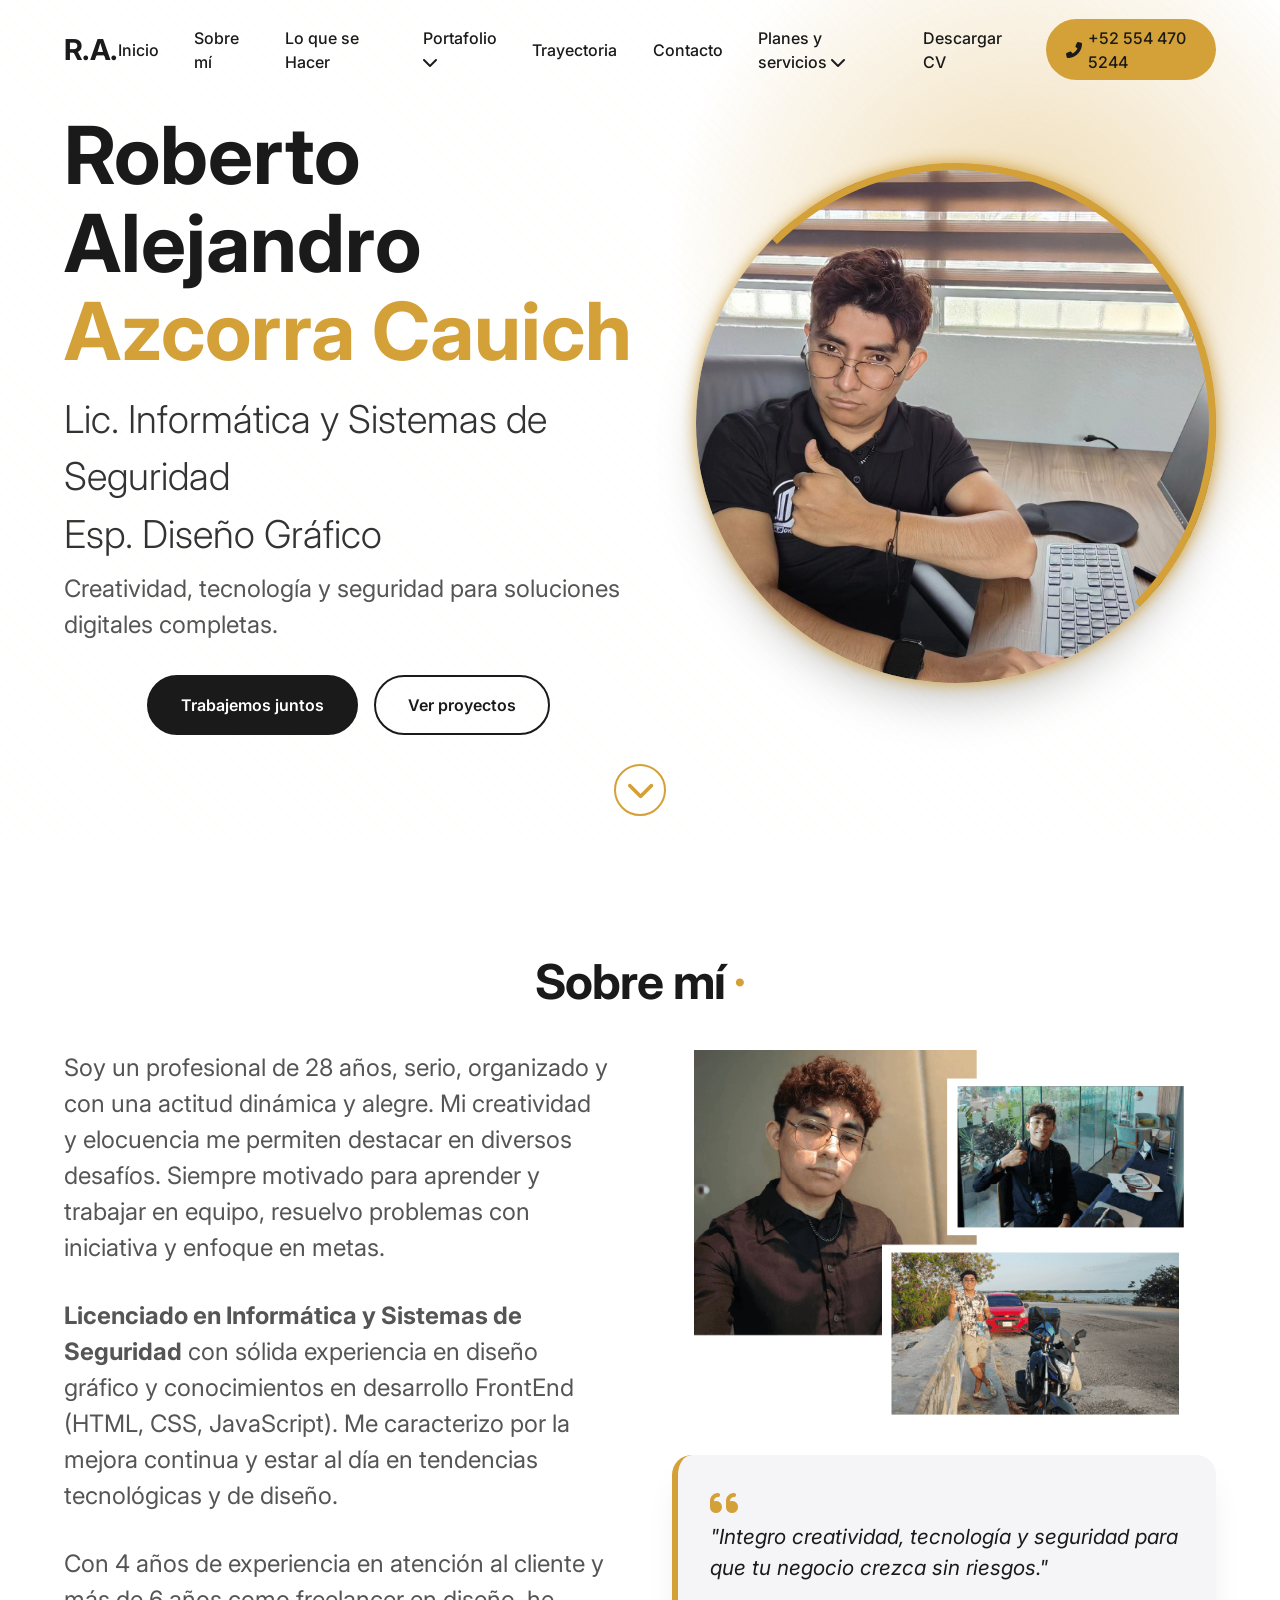
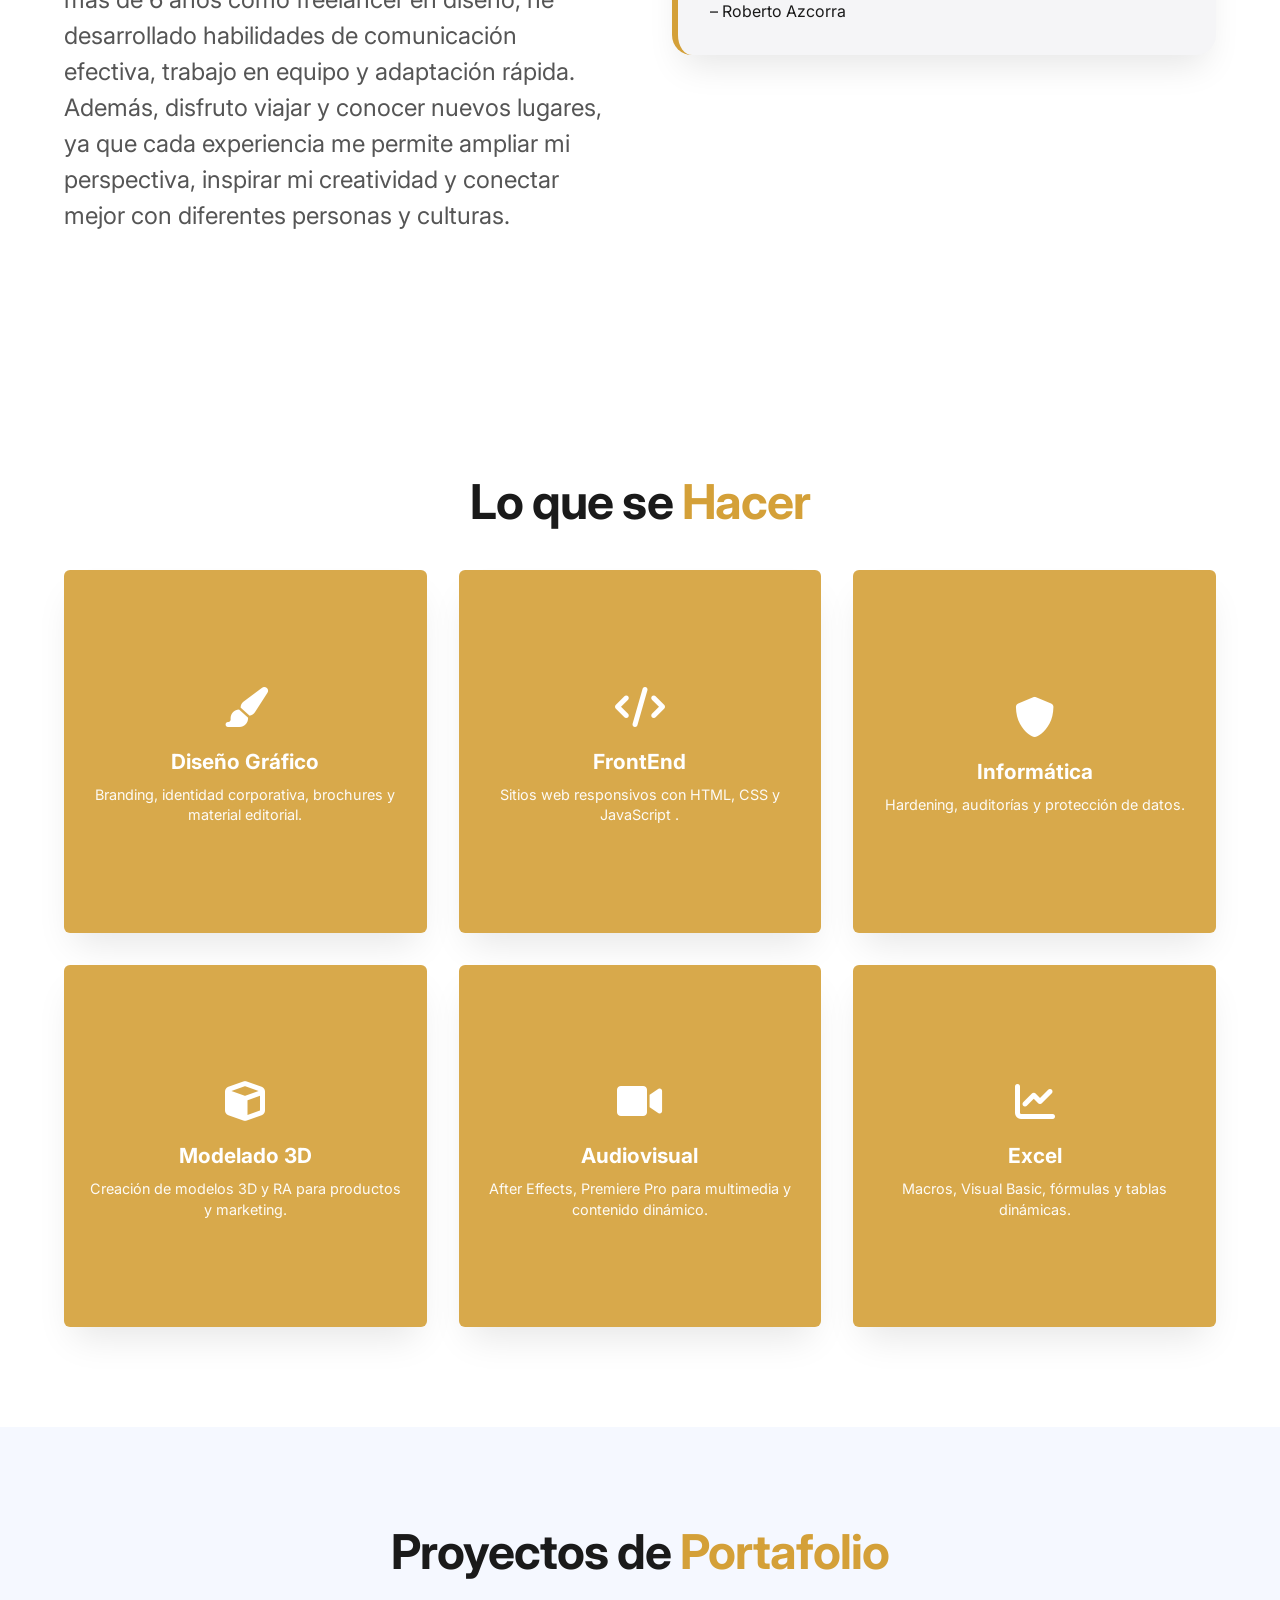
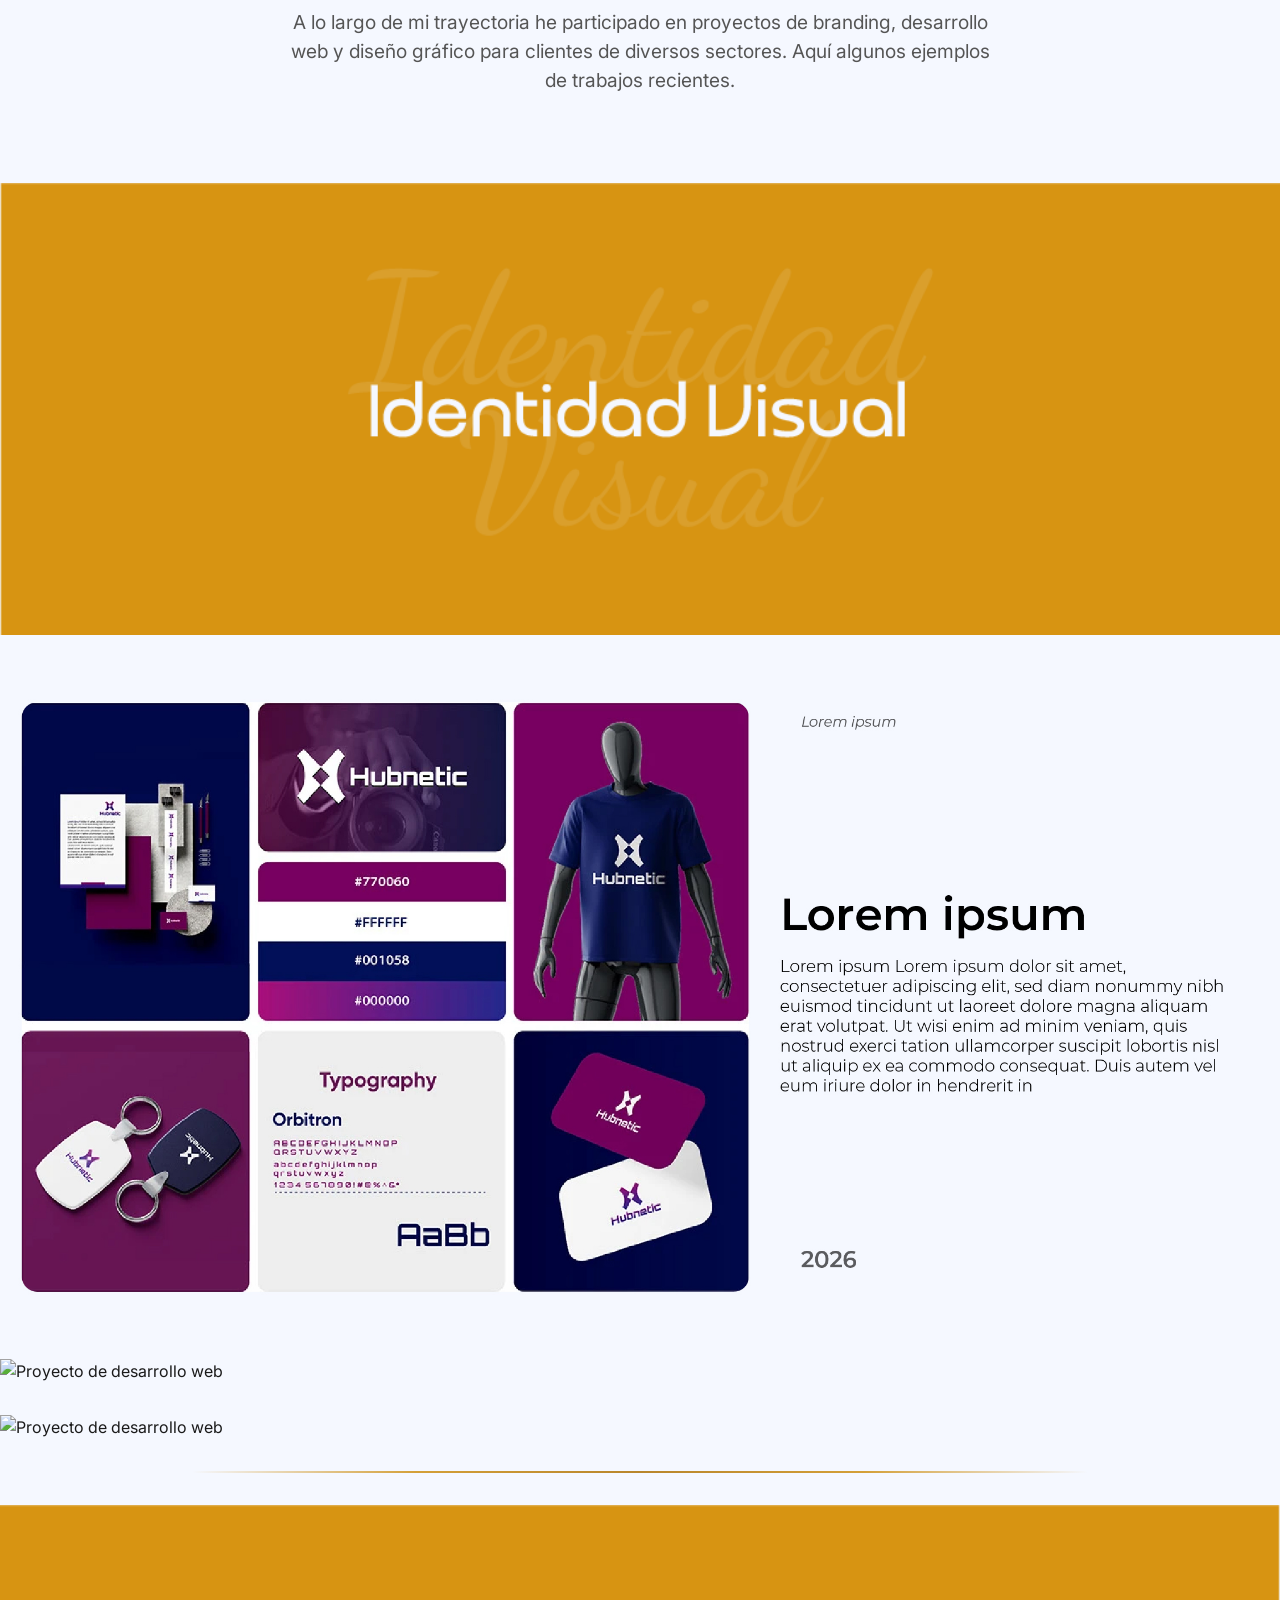
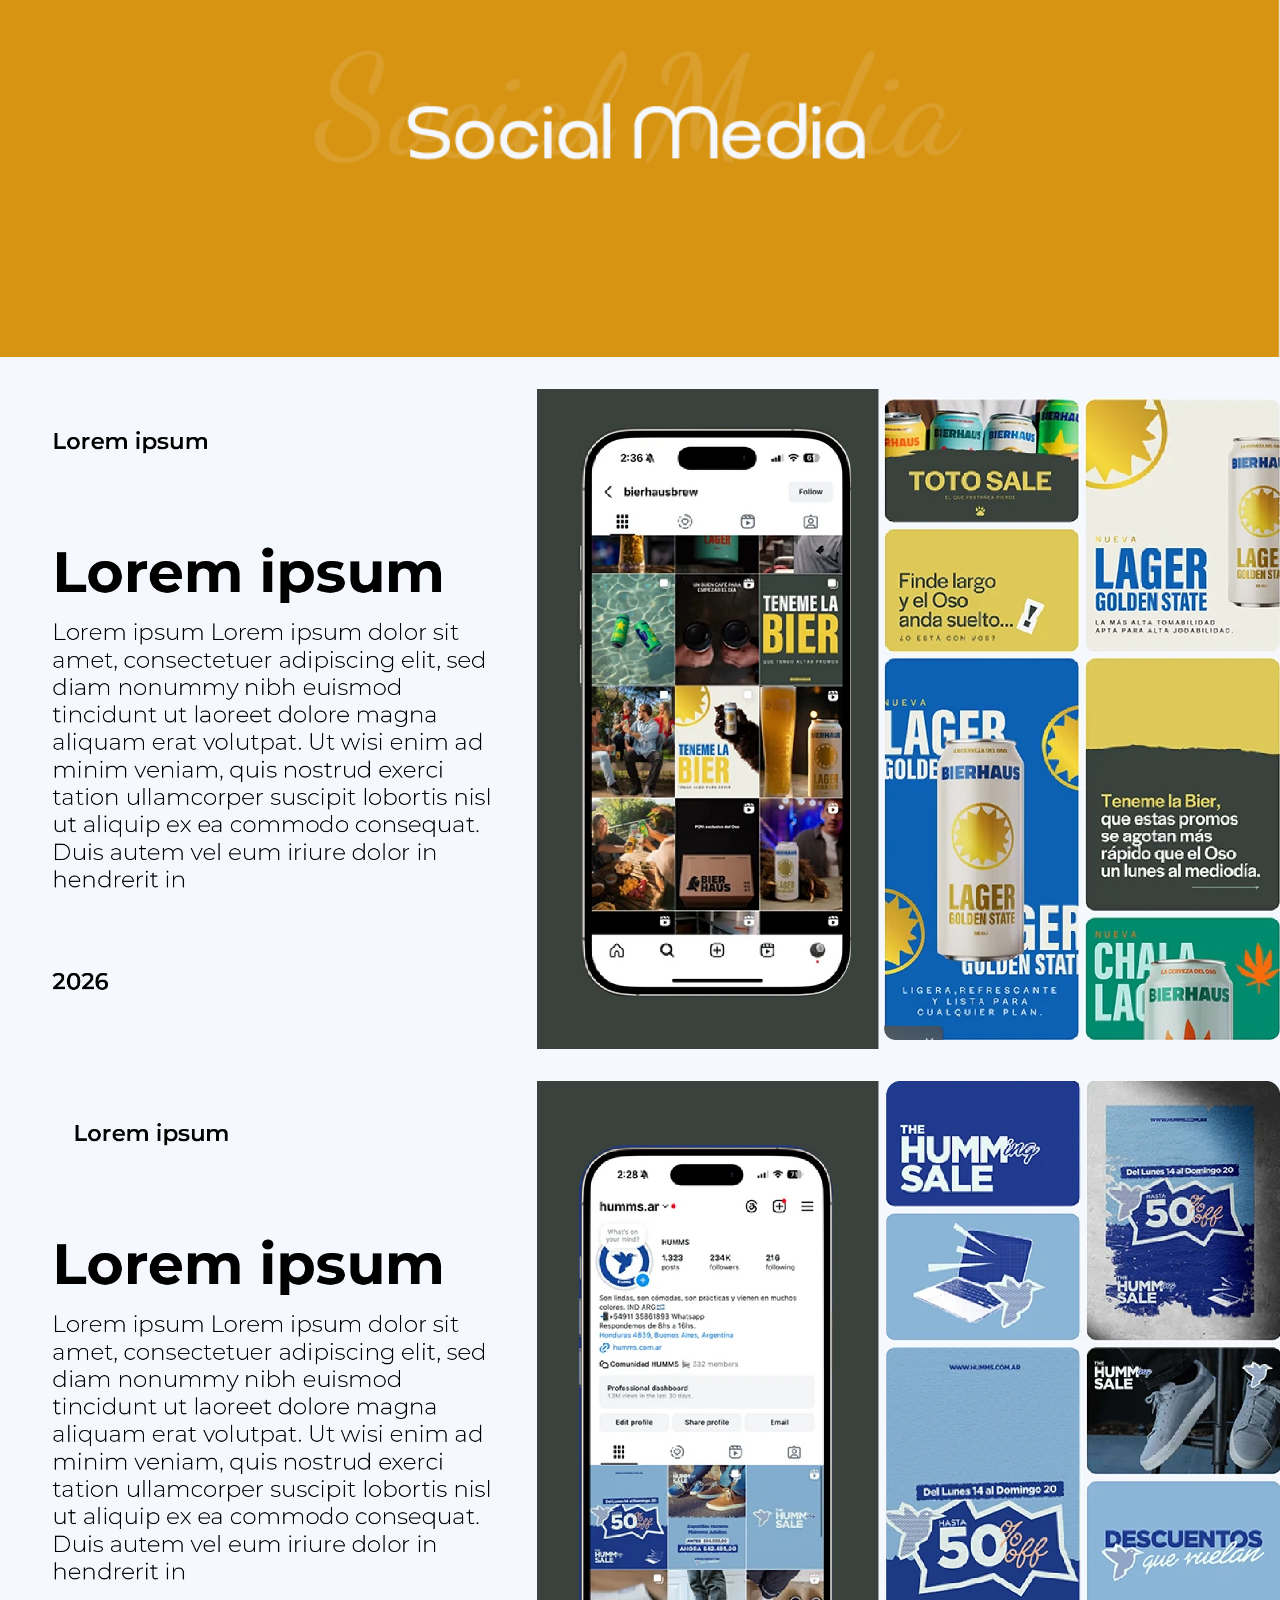
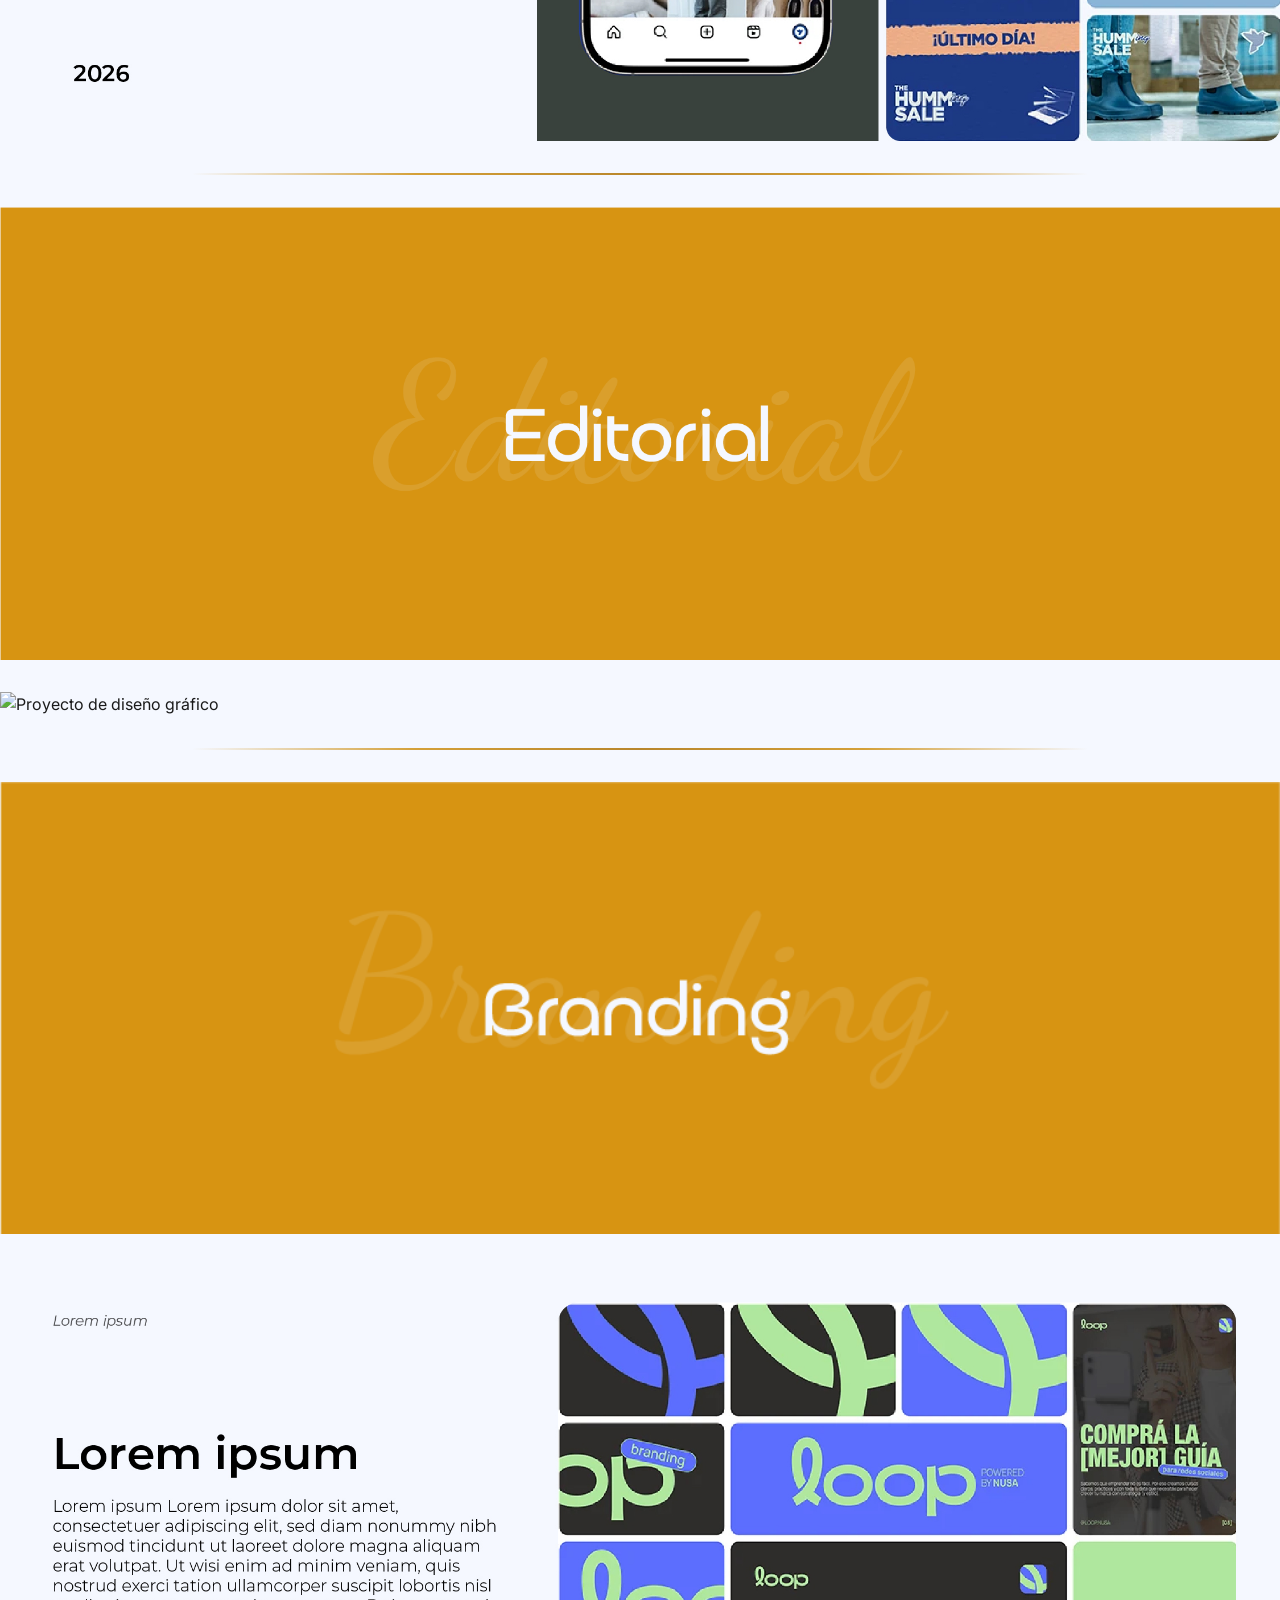
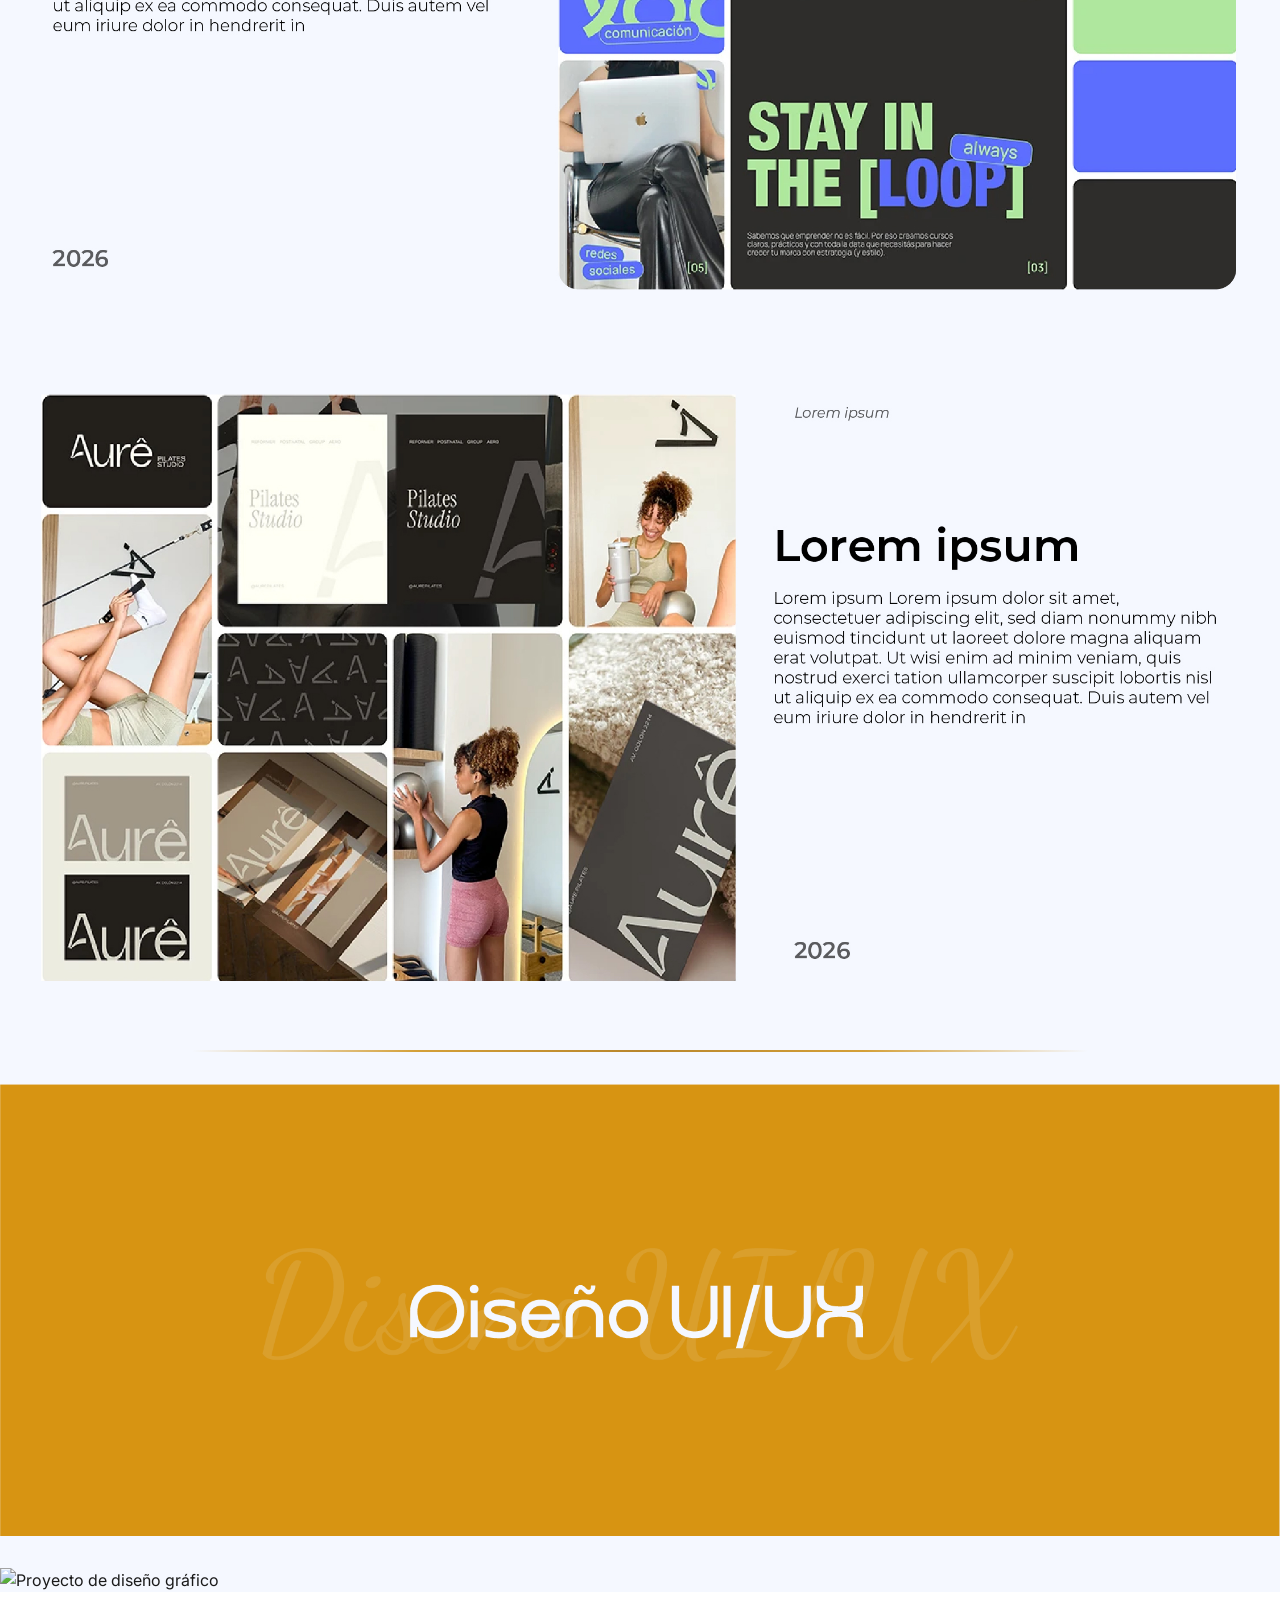
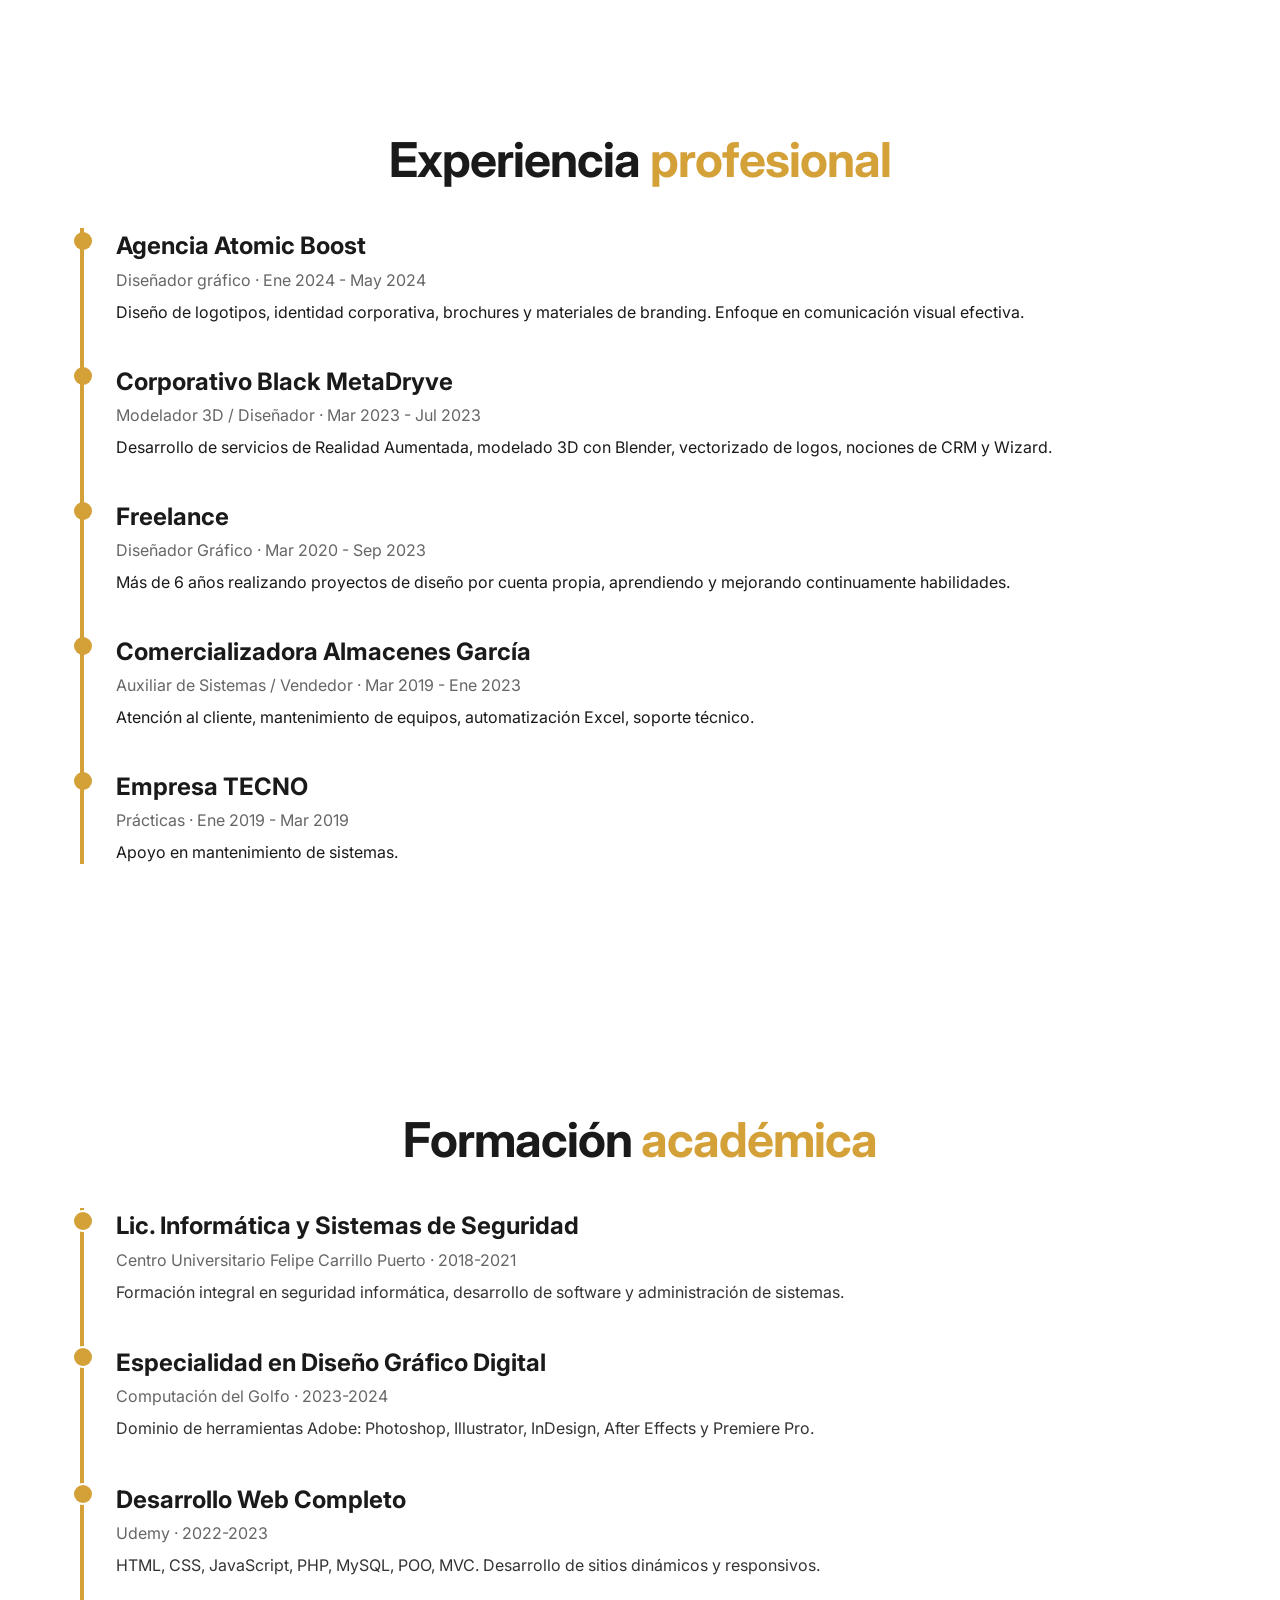
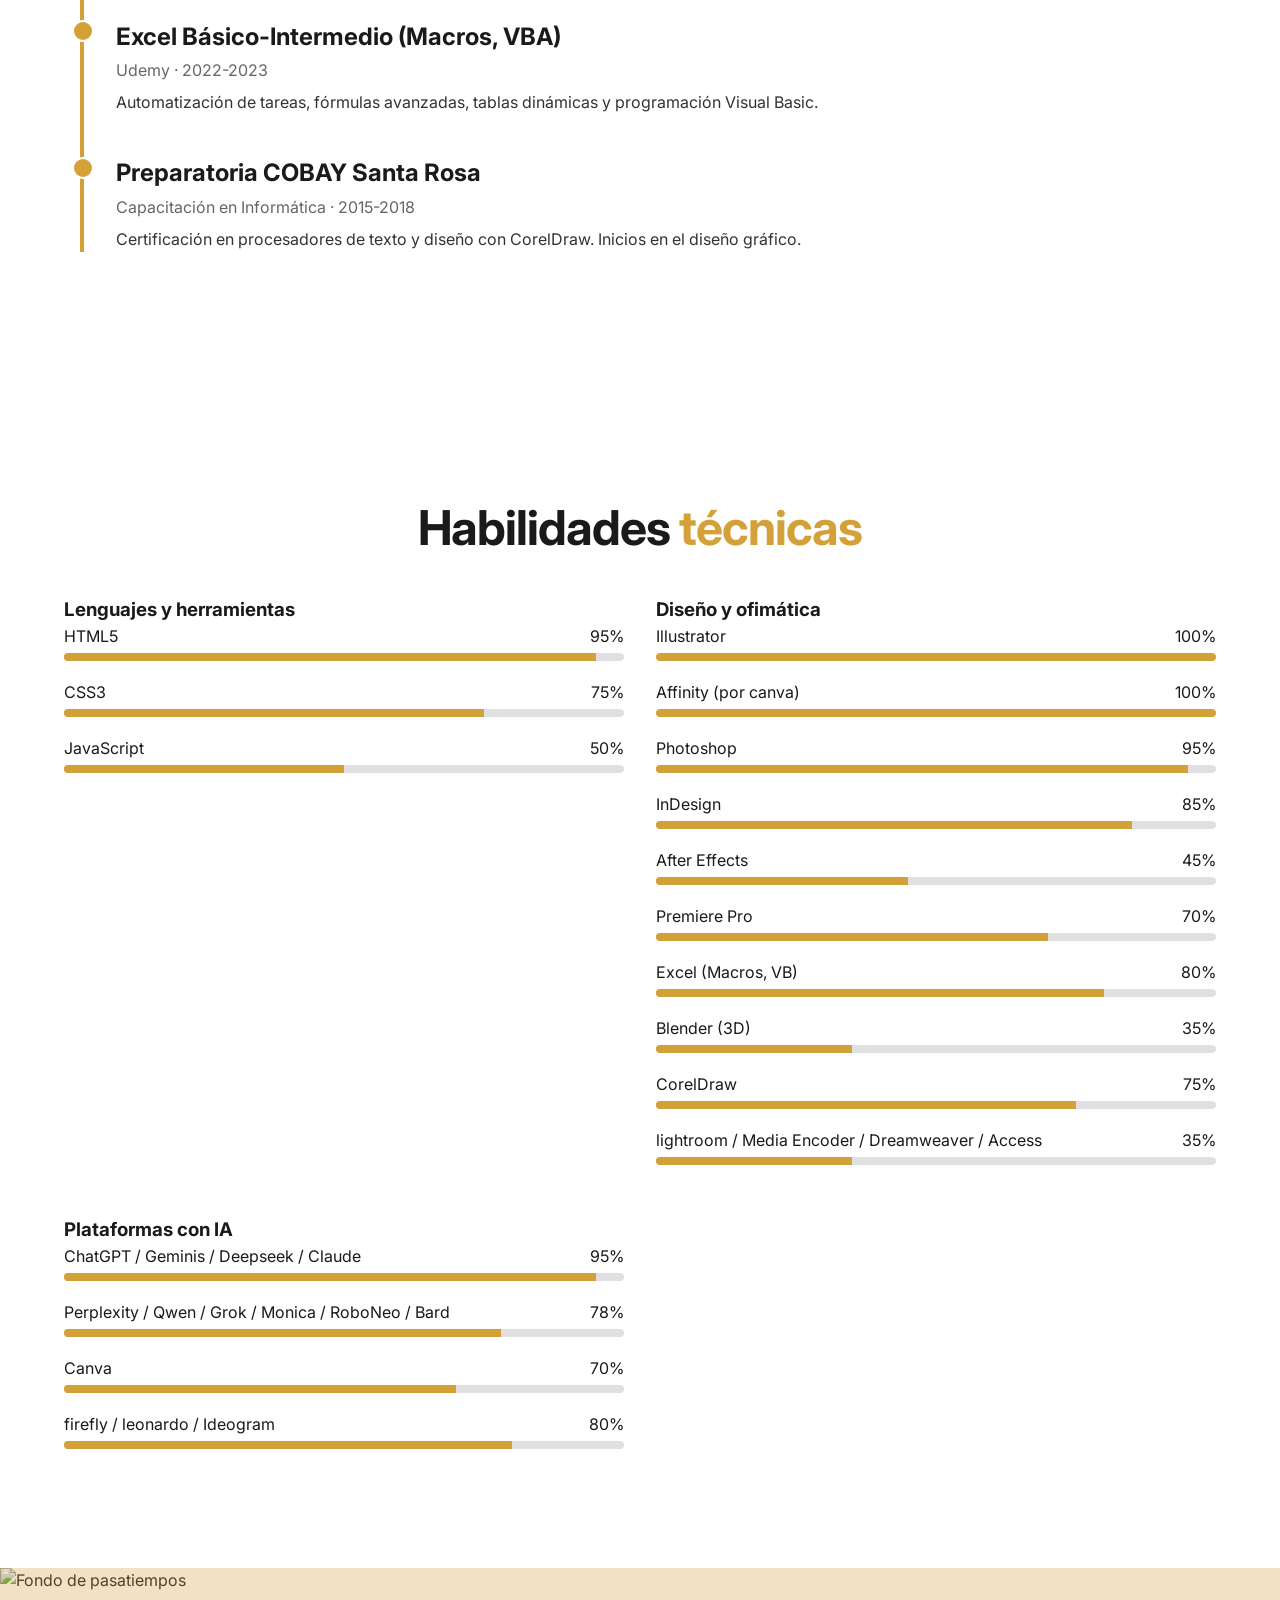
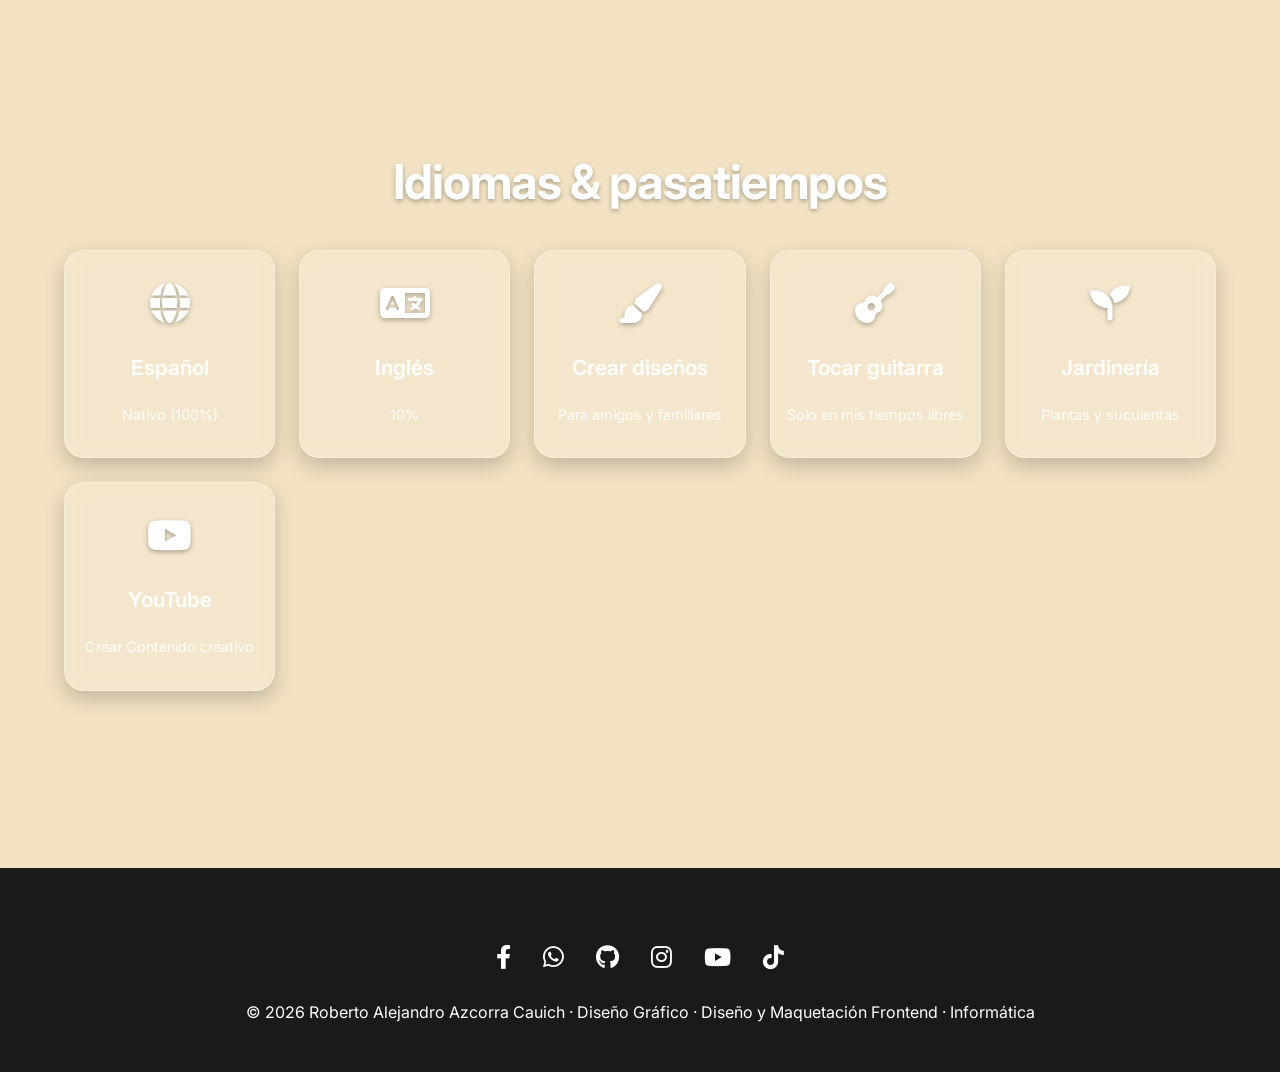
==== index.html @ 38109410 "c" ====
<!DOCTYPE html>
<html lang="es">
<head>
  <meta charset="UTF-8">
  <meta name="viewport" content="width=device-width, initial-scale=1.0">
  <title>Roberto Azcorra · Diseño · Frontend · Seguridad</title>
  <!-- Font Awesome -->
  <link rel="stylesheet" href="https://cdnjs.cloudflare.com/ajax/libs/font-awesome/6.0.0-beta3/css/all.min.css">
  <!-- Google Fonts Inter -->
  <link href="https://fonts.googleapis.com/css2?family=Inter:opsz,wght@14..32,300..700&display=swap" rel="stylesheet">
  <link rel="icon" href="favicon.png" type="image/x-icon">
  <!-- CSS externo -->
  <link rel="stylesheet" href="styles.css">
</head>
<body>
  <div id="loader"><div class="loader-spinner"></div></div>
  <div id="progress-bar"></div>
  <div id="back-to-top"><i class="fas fa-arrow-up"></i></div>

  <!-- Overlay para menú responsivo -->
<div id="menu-overlay"></div>

<!-- Overlay para menú responsivo -->
<div id="menu-overlay"></div>

<nav class="navbar" id="navbar">
  <div class="logo"><a href="index.html">R.A.</a></div>
  <!-- Botón hamburguesa animado -->
  <div class="menu-toggle" id="menuToggle">
    <span></span>
    <span></span>
    <span></span>
  </div>    
  <ul class="nav-links" id="navLinks">
    <li><a href="index.html#hero">Inicio</a></li>
    <li><a href="index.html#about">Sobre mí</a></li>
    <li><a href="index.html#services">Lo que se Hacer</a></li>
    <!-- Primer dropdown: Proyectos -->
    <li class="dropdown">
      <a href="index.html#portfolio" class="dropbtn">Portafolio<i class="fas fa-chevron-down"></i></a>
      <ul class="dropdown-content">
        <li><a href="index.html#identidad">Identidad Visual</a></li>
        <li><a href="index.html#Media">Media Social</a></li>
        <li><a href="index.html#editorial">Editorial</a></li>
        <li><a href="index.html#branding">Branding</a></li>
        <li><a href="index.html#diseño">Diseño UI/UX</a></li>
      </ul>
    </li>
    <li><a href="index.html#experience">Trayectoria</a></li>
    <li><a href="contacto.html">Contacto</a></li>
    <!-- Segundo dropdown: Planes y servicios -->
    <li class="dropdown">
      <a href="servicios.html" class="dropbtn">Planes y servicios <i class="fas fa-chevron-down"></i></a>
      <ul class="dropdown-content">
        <li><a href="servicios.html#freelancer">Planes Freelancer</a></li>
        <li><a href="servicios.html#grafico">Diseño Gráfico</a></li>
        <li><a href="servicios.html#tarjetas">Tarjetas de Presentación</a></li>
        <li><a href="servicios.html#brochures">Brochures</a></li>
        <li><a href="servicios.html#invitaciones">Invitaciones</a></li>
      </ul>
    </li>
    <li><a href="CV_Roberto_Azcorra.pdf" download>Descargar CV</a></li>
    <li><a href="tel:+525544705244" class="phone-link"><i class="fas fa-phone-alt"></i> +52 554 470 5244</a></li>

    <!-- REDES SOCIALES (solo visibles en móvil) -->
    <li class="social-header">Encuéntrame en redes sociales</li>
    <li class="social-items">
      <a href="https://www.facebook.com/TeenInformaticsCode/" class="social-item" target="_blank"><i class="fab fa-facebook-f"></i></a>
      <a href="https://www.instagram.com/teen_informatics/" class="social-item" target="_blank"><i class="fab fa-instagram"></i></a>
      <a href="https://www.youtube.com/@TeenInformatics-j7c" class="social-item" target="_blank"><i class="fab fa-youtube"></i></a>
      <a href="https://www.tiktok.com/@teen.informatics" class="social-item" target="_blank"><i class="fab fa-tiktok"></i></a>
      <a href="https://wa.me/5219901182550" class="social-item" target="_blank"><i class="fab fa-whatsapp"></i></a>
      <a href="#" class="social-item" target="_blank"><i class="fab fa-github"></i></a>
    </li>
  </ul>
</nav>

  <!-- HERO con foto grande animada -->
  <section class="hero" id="hero">
    <div class="hero-bg"></div>
    <div class="hero-content">
      <div class="hero-text">
        <h1 class="hero-name reveal">Roberto Alejandro<br><span class="mostaza">Azcorra Cauich</span></h1>
        <p class="hero-tagline reveal">Lic. Informática y Sistemas de Seguridad <br> Esp. Diseño Gráfico</p>
        <p class="hero-sub reveal">Creatividad, tecnología y seguridad para soluciones digitales completas.</p>
        <div class="btn-group reveal">
          <a href="contacto.html" class="btn btn-primary">Trabajemos juntos</a>
          <a href="#portfolio" class="btn btn-secondary">Ver proyectos</a>
        </div>
      </div>
      <div class="hero-foto reveal">
        <div class="foto-wrapper">
          <img src="foto.jpg" alt="Roberto Azcorra">
          <div class="animated-border"></div>
        </div>
      </div>
    </div>
    <!-- Botón scroll hacia abajo -->
    <a href="#about" class="btn-scroll">
      <i class="fas fa-chevron-down"></i>
    </a>
  </section>

  <!-- SOBRE MÍ -->
  <section class="container" id="about">
    <h2 class="section-title reveal">Sobre mí <span>·</span></h2>
    <div class="about-grid">
      <div class="reveal">
        <p class="hero-sub reveal">Soy un profesional de 28 años, serio, organizado y con una actitud dinámica y alegre. Mi creatividad y elocuencia me permiten destacar en diversos desafíos. Siempre motivado para aprender y trabajar en equipo, resuelvo problemas con iniciativa y enfoque en metas.</p>
        <p class="hero-sub reveal"><strong>Licenciado en Informática y Sistemas de Seguridad</strong> con sólida experiencia en diseño gráfico y conocimientos en desarrollo FrontEnd (HTML, CSS, JavaScript). Me caracterizo por la mejora continua y estar al día en tendencias tecnológicas y de diseño.</p>
        <p class="hero-sub reveal">Con 4 años de experiencia en atención al cliente y más de 6 años como freelancer en diseño, he desarrollado habilidades de comunicación efectiva, trabajo en equipo y adaptación rápida. Además, disfruto viajar y conocer nuevos lugares, ya que cada experiencia me permite ampliar mi perspectiva, inspirar mi creatividad y conectar mejor con diferentes personas y culturas.</p>
      </div>
      <div class="about-right">
        <div class="about-image reveal-float">
          <img src="foto2.png" alt="Roberto Azcorra">
        </div>
        <div class="about-highlight reveal">
          <i class="fas fa-quote-left" style="color: var(--mostaza); font-size: 2rem;"></i>
          <p style="font-size: 1.3rem; font-style: italic;">"Integro creatividad, tecnología y seguridad para que tu negocio crezca sin riesgos."</p>
          <p style="margin-top: 1rem;">– Roberto Azcorra</p>
        </div>
      </div>
    </div>
  </section>

   <!-- SERVICIOS ESTRATÉGICOS -->
  <section class="container" id="services">
    <h2 class="section-title reveal">Lo que se <span>Hacer</span></h2>
    <div class="services-grid">
      <!-- 6 servicios cuadrados -->
      <div class="service-card reveal" data-service="0" style="background-image: url('https://images.unsplash.com/photo-1626785774573-4b799315345d?w=600&auto=format');">
        <div class="service-overlay"></div>
        <div class="service-content">
          <div class="service-icon"><i class="fas fa-paint-brush"></i></div>
          <h3>Diseño Gráfico</h3>
          <p>Branding, identidad corporativa, brochures y material editorial.</p>
        </div>
      </div>
      <div class="service-card reveal" data-service="1" style="background-image: url('https://images.unsplash.com/photo-1547658719-da2b51169166?w=600&auto=format');">
        <div class="service-overlay"></div>
        <div class="service-content">
          <div class="service-icon"><i class="fas fa-code"></i></div>
          <h3>FrontEnd</h3>
          <p>Sitios web responsivos con HTML, CSS y JavaScript .</p>
        </div>
      </div>
      <div class="service-card reveal" data-service="2" style="background-image: url('https://images.unsplash.com/photo-1555949963-aa79dcee981c?w=600&auto=format');">
        <div class="service-overlay"></div>
        <div class="service-content">
          <div class="service-icon"><i class="fas fa-shield-alt"></i></div>
          <h3>Informática</h3>
          <p>Hardening, auditorías y protección de datos.</p>
        </div>
      </div>
      <div class="service-card reveal" data-service="3" style="background-image: url('https://images.unsplash.com/photo-1633356122102-3fe601e05bd2?w=600&auto=format');">
        <div class="service-overlay"></div>
        <div class="service-content">
          <div class="service-icon"><i class="fas fa-cube"></i></div>
          <h3>Modelado 3D</h3>
          <p>Creación de modelos 3D y RA para productos y marketing.</p>
        </div>
      </div>
      <div class="service-card reveal" data-service="4" style="background-image: url('https://images.unsplash.com/photo-1574717024653-61fd2cf4d44d?w=600&auto=format');">
        <div class="service-overlay"></div>
        <div class="service-content">
          <div class="service-icon"><i class="fas fa-video"></i></div>
          <h3>Audiovisual</h3>
          <p>After Effects, Premiere Pro para multimedia y contenido dinámico.</p>
        </div>
      </div>
      <div class="service-card reveal" data-service="5" style="background-image: url('https://images.unsplash.com/photo-1551288049-bebda4e38f71?w=600&auto=format');">
        <div class="service-overlay"></div>
        <div class="service-content">
          <div class="service-icon"><i class="fas fa-chart-line"></i></div>
          <h3>Excel</h3>
          <p>Macros, Visual Basic, fórmulas y tablas dinámicas.</p>
        </div>
      </div>
    </div>
  </section>

   <!-- MODAL PARA SERVICIOS CON SLIDE COMPLETO -->
<div id="serviceModal" class="modal">
  <div class="modal-content">
    <span class="close-modal">&times;</span>
    <div class="modal-slider">
      <div class="modal-carousel">
        <div class="carousel-container">
          <img src="" alt="Imagen 1" class="modal-image active" id="modalImg1">
          <img src="" alt="Imagen 2" class="modal-image" id="modalImg2">
        </div>
      </div>
      <div class="modal-body">
        <h3 id="modalTitle"></h3>
        <div id="modalDescription"></div>
        <div class="modal-nav">
          <button id="prevService"><i class="fas fa-chevron-left"></i></button>
          <button id="nextService"><i class="fas fa-chevron-right"></i></button>
        </div>
      </div>
    </div>
  </div>
</div> 

  <!-- SECCIÓN PROYECTOS SELECCIONADOS (FULL WIDTH) -->
<section class="portfolio-section" id="portfolio">
  <div class="container2">
    <h2 class="section-title reveal">Proyectos de <span>Portafolio</span></h2>
    <p class="portfolio-description hero-sub ">
      A lo largo de mi trayectoria he participado en proyectos de branding, desarrollo web y diseño gráfico para clientes de diversos sectores. Aquí algunos ejemplos de trabajos recientes.
    </p>
  </div>

  <!-- Identidad visual (título como imagen) -->
  <picture class="full-width-img reveal" id="identidad">
    <source media="(max-width: 768px)" srcset="imagenes/proyectos/identidad-visual.png">
    <source media="(min-width: 769px)" srcset="imagenes/proyectos/identidad-visual2.png">
    <img src="imagenes/proyectos/identidad-visual.png" alt="Identidad visual" loading="lazy">
  </picture>
  <picture class="full-width-img">
    <source media="(max-width: 768px)" srcset="imagenes/proyectos/identidad-10.jpg">
    <source media="(min-width: 769px)" srcset="imagenes/proyectos/identidad-09.jpg">
    <img src="https://images.unsplash.com/photo-1558655146-9f40138edfeb?q=80&w=1920&auto=format&fit=crop" alt="Proyecto de diseño gráfico" loading="lazy">
  </picture>
  <picture class="full-width-img">
    <source media="(max-width: 768px)" srcset="imagenes/proyectos/Identidad-12.jpg">
    <source media="(min-width: 769px)" srcset="imagenes/proyectos/Identidad-11.jpg">
    <img src="https://images.unsplash.com/photo-1467232004584-a241de8bcf5d?q=80&w=1920&auto=format&fit=crop" alt="Proyecto de desarrollo web" loading="lazy">
  </picture>
  <picture class="full-width-img">
    <source media="(max-width: 768px)" srcset="imagenes/proyectos/Identidad-14.jpg">
    <source media="(min-width: 769px)" srcset="imagenes/proyectos/Identidad-13.jpg">
    <img src="https://images.unsplash.com/photo-1467232004584-a241de8bcf5d?q=80&w=1920&auto=format&fit=crop" alt="Proyecto de desarrollo web" loading="lazy">
  </picture>
  <hr>

  <!-- Media social (título como imagen) -->
  <picture class="full-width-img reveal" id="Media">
    <source media="(max-width: 768px)" srcset="imagenes/proyectos/social-media.png">
    <source media="(min-width: 769px)" srcset="imagenes/proyectos/social-media2.png">
    <img src="imagenes/proyectos/social-media.png" alt="Media social" loading="lazy">
  </picture>
  <picture class="full-width-img">
    <source media="(max-width: 768px)" srcset="imagenes/proyectos/media-social-02.jpg">
    <source media="(min-width: 769px)" srcset="imagenes/proyectos/media-social-01.jpg">
    <img src="https://images.unsplash.com/photo-1558655146-9f40138edfeb?q=80&w=1920&auto=format&fit=crop" alt="Proyecto de diseño gráfico" loading="lazy">
  </picture>
  <picture class="full-width-img">
    <source media="(max-width: 768px)" srcset="imagenes/proyectos/media-social-04.jpg">
    <source media="(min-width: 769px)" srcset="imagenes/proyectos/media-social-03.jpg">
    <img src="https://images.unsplash.com/photo-1467232004584-a241de8bcf5d?q=80&w=1920&auto=format&fit=crop" alt="Proyecto de desarrollo web" loading="lazy">
  </picture>
  <hr>
  
  <!-- Editorial (título como imagen) -->
  <picture class="full-width-img reveal" id="editorial">
    <source media="(max-width: 768px)" srcset="imagenes/proyectos/editorial.png">
    <source media="(min-width: 769px)" srcset="imagenes/proyectos/editorial2.png">
    <img src="imagenes/proyectos/editorial.png" alt="Editorial" loading="lazy">
  </picture>
  <picture class="full-width-img">
    <source media="(max-width: 768px)" srcset="https://images.unsplash.com/photo-1534670007418-fbb7f6cf32c3?q=80&w=688&auto=format&fit=crop&ixlib=rb-4.1.0&ixid=M3wxMjA3fDB8MHxwaG90by1wYWdlfHx8fGVufDB8fHx8fA%3D%3D">
    <source media="(min-width: 769px)" srcset="https://images.unsplash.com/photo-1558655146-9f40138edfeb?q=80&w=1920&auto=format&fit=crop">
    <img src="https://images.unsplash.com/photo-1558655146-9f40138edfeb?q=80&w=1920&auto=format&fit=crop" alt="Proyecto de diseño gráfico" loading="lazy">
  </picture>
  <hr>

  <!-- Branding (título como imagen) -->
  <picture class="full-width-img reveal" id="branding">
    <source media="(max-width: 768px)" srcset="imagenes/proyectos/branding.png">
    <source media="(min-width: 769px)" srcset="imagenes/proyectos/branding2.png">
    <img src="imagenes/proyectos/titulo-branding.jpg" alt="Branding" loading="lazy">
  </picture>
  <picture class="full-width-img">
    <source media="(max-width: 768px)" srcset="imagenes/proyectos/bran-06.jpg">
    <source media="(min-width: 769px)" srcset="imagenes/proyectos/bran-05.jpg">
    <img src="imagenes/proyectos/branding.png" alt="Proyecto de diseño gráfico" loading="lazy">
  </picture>
  <picture class="full-width-img">
    <source media="(max-width: 768px)" srcset="imagenes/proyectos/bran-08.jpg">
    <source media="(min-width: 769px)" srcset="imagenes/proyectos/bran-07.jpg">
    <img src="https://images.unsplash.com/photo-1467232004584-a241de8bcf5d?q=80&w=1920&auto=format&fit=crop" alt="Proyecto de desarrollo web" loading="lazy">
  </picture>
  <hr>

  <!-- Diseño UI/UX (título como imagen) -->
  <picture class="full-width-img reveal" id="diseño">
    <source media="(max-width: 768px)" srcset="imagenes/proyectos/diseño-ux.png">
    <source media="(min-width: 769px)" srcset="imagenes/proyectos/diseño-ux2.png">
    <img src="imagenes/proyectos/diseño-ux.png" alt="Diseño UI/UX" loading="lazy">
  </picture>
  <picture class="full-width-img">
    <source media="(max-width: 768px)" srcset="https://images.unsplash.com/photo-1534670007418-fbb7f6cf32c3?q=80&w=688&auto=format&fit=crop&ixlib=rb-4.1.0&ixid=M3wxMjA3fDB8MHxwaG90by1wYWdlfHx8fGVufDB8fHx8fA%3D%3D">
    <source media="(min-width: 769px)" srcset="https://images.unsplash.com/photo-1558655146-9f40138edfeb?q=80&w=1920&auto=format&fit=crop">
    <img src="https://images.unsplash.com/photo-1558655146-9f40138edfeb?q=80&w=1920&auto=format&fit=crop" alt="Proyecto de diseño gráfico" loading="lazy">
  </picture>
</section>

    <!-- EXPERIENCIA LABORAL -->
  <section class="container" id="experience">
    <h2 class="section-title reveal">Experiencia <span>profesional</span></h2>
    <div class="timeline">
      <div class="timeline-item reveal">
        <h3>Agencia Atomic Boost</h3>
        <h4>Diseñador gráfico · Ene 2024 - May 2024</h4>
        <p>Diseño de logotipos, identidad corporativa, brochures y materiales de branding. Enfoque en comunicación visual efectiva.</p>
      </div>
      <div class="timeline-item reveal">
        <h3>Corporativo Black MetaDryve</h3>
        <h4>Modelador 3D / Diseñador · Mar 2023 - Jul 2023</h4>
        <p>Desarrollo de servicios de Realidad Aumentada, modelado 3D con Blender, vectorizado de logos, nociones de CRM y Wizard.</p>
      </div>
      <div class="timeline-item reveal">
        <h3>Freelance</h3>
        <h4>Diseñador Gráfico · Mar 2020 - Sep 2023</h4>
        <p>Más de 6 años realizando proyectos de diseño por cuenta propia, aprendiendo y mejorando continuamente habilidades.</p>
      </div>
      <div class="timeline-item reveal">
        <h3>Comercializadora Almacenes García</h3>
        <h4>Auxiliar de Sistemas / Vendedor · Mar 2019 - Ene 2023</h4>
        <p>Atención al cliente, mantenimiento de equipos, automatización Excel, soporte técnico.</p>
      </div>
      <div class="timeline-item reveal">
        <h3>Empresa TECNO</h3>
        <h4>Prácticas · Ene 2019 - Mar 2019</h4>
        <p>Apoyo en mantenimiento de sistemas.</p>
      </div>
    </div>
  </section>

       <!-- FORMACIÓN ACADÉMICA -->
  <section class="container" id="education">
    <h2 class="section-title reveal">Formación <span>académica</span></h2>
    <div class="timeline-education">
      <div class="timeline-item-education reveal">
        <h3>Lic. Informática y Sistemas de Seguridad</h3>
        <h4>Centro Universitario Felipe Carrillo Puerto · 2018-2021</h4>
        <p>Formación integral en seguridad informática, desarrollo de software y administración de sistemas.</p>
      </div>
      <div class="timeline-item-education reveal">
        <h3>Especialidad en Diseño Gráfico Digital</h3>
        <h4>Computación del Golfo · 2023-2024</h4>
        <p>Dominio de herramientas Adobe: Photoshop, Illustrator, InDesign, After Effects y Premiere Pro.</p>
      </div>
      <div class="timeline-item-education reveal">
        <h3>Desarrollo Web Completo</h3>
        <h4>Udemy · 2022-2023</h4>
        <p>HTML, CSS, JavaScript, PHP, MySQL, POO, MVC. Desarrollo de sitios dinámicos y responsivos.</p>
      </div>
      <div class="timeline-item-education reveal">
        <h3>Excel Básico-Intermedio (Macros, VBA)</h3>
        <h4>Udemy · 2022-2023</h4>
        <p>Automatización de tareas, fórmulas avanzadas, tablas dinámicas y programación Visual Basic.</p>
      </div>
      <div class="timeline-item-education reveal">
        <h3>Preparatoria COBAY Santa Rosa</h3>
        <h4>Capacitación en Informática · 2015-2018</h4>
        <p>Certificación en procesadores de texto y diseño con CorelDraw. Inicios en el diseño gráfico.</p>
      </div>
    </div>
  </section>

  <!-- HABILIDADES TÉCNICAS -->
  <section class="container" id="skills">
    <h2 class="section-title reveal">Habilidades <span>técnicas</span></h2>
    <div class="skills-wrapper">
      <div>
        <h3>Lenguajes y herramientas</h3>
        <div class="skill-item"><div class="skill-info"><span>HTML5</span><span>95%</span></div><div class="skill-bar-bg"><div class="skill-bar-fill" data-width="95%"></div></div></div>
        <div class="skill-item"><div class="skill-info"><span>CSS3</span><span>75%</span></div><div class="skill-bar-bg"><div class="skill-bar-fill" data-width="75%"></div></div></div>
        <div class="skill-item"><div class="skill-info"><span>JavaScript</span><span>50%</span></div><div class="skill-bar-bg"><div class="skill-bar-fill" data-width="50%"></div></div></div>
      </div>
      <div>
        <h3>Diseño y ofimática</h3>
        <div class="skill-item"><div class="skill-info"><span>Illustrator</span><span>100%</span></div><div class="skill-bar-bg"><div class="skill-bar-fill" data-width="100%"></div></div></div>
        <div class="skill-item"><div class="skill-info"><span>Affinity (por canva)</span><span>100%</span></div><div class="skill-bar-bg"><div class="skill-bar-fill" data-width="100%"></div></div></div>
        <div class="skill-item"><div class="skill-info"><span>Photoshop</span><span>95%</span></div><div class="skill-bar-bg"><div class="skill-bar-fill" data-width="95%"></div></div></div>
        <div class="skill-item"><div class="skill-info"><span>InDesign</span><span>85%</span></div><div class="skill-bar-bg"><div class="skill-bar-fill" data-width="85%"></div></div></div>
        <div class="skill-item"><div class="skill-info"><span>After Effects</span><span>45%</span></div><div class="skill-bar-bg"><div class="skill-bar-fill" data-width="45%"></div></div></div>
        <div class="skill-item"><div class="skill-info"><span>Premiere Pro</span><span>70%</span></div><div class="skill-bar-bg"><div class="skill-bar-fill" data-width="70%"></div></div></div>
        <div class="skill-item"><div class="skill-info"><span>Excel (Macros, VB)</span><span>80%</span></div><div class="skill-bar-bg"><div class="skill-bar-fill" data-width="80%"></div></div></div>
        <div class="skill-item"><div class="skill-info"><span>Blender (3D)</span><span>35%</span></div><div class="skill-bar-bg"><div class="skill-bar-fill" data-width="35%"></div></div></div>
        <div class="skill-item"><div class="skill-info"><span>CorelDraw</span><span>75%</span></div><div class="skill-bar-bg"><div class="skill-bar-fill" data-width="75%"></div></div></div>
        <div class="skill-item"><div class="skill-info"><span>lightroom / Media Encoder / Dreamweaver / Access</span><span>35%</span></div><div class="skill-bar-bg"><div class="skill-bar-fill" data-width="35%"></div></div></div>
      </div>
       <div>
        <h3>Plataformas con IA</h3>
        <div class="skill-item"><div class="skill-info"><span>ChatGPT / Geminis / Deepseek / Claude</span><span>95%</span></div><div class="skill-bar-bg"><div class="skill-bar-fill" data-width="95%"></div></div></div>
        <div class="skill-item"><div class="skill-info"><span>Perplexity / Qwen / Grok / Monica / RoboNeo / Bard</span><span>78%</span></div><div class="skill-bar-bg"><div class="skill-bar-fill" data-width="78%"></div></div></div>
        <div class="skill-item"><div class="skill-info"><span>Canva</span><span>70%</span></div><div class="skill-bar-bg"><div class="skill-bar-fill" data-width="70%"></div></div></div>
        <div class="skill-item"><div class="skill-info"><span>firefly / leonardo / Ideogram</span><span>80%</span></div><div class="skill-bar-bg"><div class="skill-bar-fill" data-width="80%"></div></div></div>
      </div>
    </div>
  </section>

    <!-- IDIOMAS Y PASATIEMPOS - DISEÑO CON IMAGEN DE FONDO -->
  <section class="hobbies-section" id="hobbies">
    <div class="hobbies-background">
      <img src="https://images.unsplash.com/photo-1522202176988-66273c2fd55f?q=80&w=2071&auto=format&fit=crop" alt="Fondo de pasatiempos">
    </div>
    <div class="hobbies-overlay"></div>
    <div class="container hobbies-content">
      <h2 class="section-title reveal">Idiomas & <span>pasatiempos</span></h2>
      <div class="hobbies-grid">
        <div class="hobby-card reveal">
          <i class="fas fa-globe"></i>
          <h3>Español</h3>
          <p>Nativo (100%)</p>
        </div>
        <div class="hobby-card reveal">
          <i class="fas fa-language"></i>
          <h3>Inglés</h3>
          <p>10%</p>
        </div>
        <div class="hobby-card reveal">
          <i class="fas fa-paint-brush"></i>
          <h3>Crear diseños</h3>
          <p>Para amigos y familiares</p>
        </div>
        <div class="hobby-card reveal">
          <i class="fas fa-guitar"></i>
          <h3>Tocar guitarra</h3>
          <p>Solo en mis tiempos libres</p>
        </div>
        <div class="hobby-card reveal">
          <i class="fas fa-seedling"></i>
          <h3>Jardinería</h3>
          <p>Plantas y suculentas</p>
        </div>
        <div class="hobby-card reveal">
          <i class="fab fa-youtube"></i>
          <h3>YouTube</h3>
          <p>Crear Contenido creativo</p>
        </div>
      </div>
    </div>
  </section>

   
  <footer class="footer">
    <div class="social-links">
      <a href="https://www.facebook.com/TeenInformaticsCode/" target="_blank"><i class="fab fa-facebook-f"></i></a>
      <a href="https://wa.me/5219901182550" target="_blank"><i class="fab fa-whatsapp"></i></a>
      <a href="#" target="_blank"><i class="fab fa-github"></i></a>
      <a href="https://www.instagram.com/teen_informatics/" target="_blank"><i class="fab fa-instagram"></i></a>
      <a href="https://www.youtube.com/@TeenInformatics-j7c" target="_blank"><i class="fab fa-youtube"></i></a>
      <a href="https://www.tiktok.com/@teen.informatics" target="_blank"><i class="fab fa-tiktok"></i></a>
    </div>
    <p>© 2026 Roberto Alejandro Azcorra Cauich · Diseño Gráfico · Diseño y Maquetación Frontend · Informática</p>
  </footer>

  <!-- JavaScript externo -->
  <script src="scripts.js"></script>
</body>
</html>
---- styles.css ----
/* ===== RESET Y VARIABLES ===== */
* {
  margin: 0;
  padding: 0;
  box-sizing: border-box;
}

html {
  scroll-behavior: smooth;
}

body {
  font-family: 'Inter', sans-serif;
  background-color: #ffffff;
  color: #1a1a1a;
  line-height: 1.5;
  overflow-x: hidden;
}

:root {
  --blanco: #ffffff;
  --negro-mate: #1a1a1a;
  --mostaza: #d4a038;
  --mostaza-oscuro: #b8862c;
  --gris-claro: #f5f5f7;
  --gris-medio: #e0e0e0;
  --gris-texto: #555555;
  --sombra-suave: 0 20px 35px -10px rgba(0,0,0,0.1);
  --sombra-media: 0 25px 50px -12px rgba(0,0,0,0.25);
}

/* ===== COMPENSACIÓN PARA NAVBAR FIJO ===== */
#hero, #about, #services, #portfolio, #experience, #education, #skills, #hobbies, #contact,
#identidad, #Media, #editorial, #branding, #diseño,
#freelancer, #grafico, #logos, #tarjetas, #brochures, #invitaciones {
  scroll-margin-top: 80px; /* Ajusta según la altura de tu navbar */
}

/* ===== LOADER ===== */
#loader {
  position: fixed;
  top: 0;
  left: 0;
  width: 100%;
  height: 100%;
  background: var(--blanco);
  display: flex;
  justify-content: center;
  align-items: center;
  z-index: 2000;
  transition: opacity 0.6s ease, visibility 0.6s;
}

.loader-spinner {
  width: 60px;
  height: 60px;
  border: 5px solid var(--gris-medio);
  border-top-color: var(--mostaza);
  border-radius: 50%;
  animation: spin 0.8s infinite linear;
}

@keyframes spin {
  to { transform: rotate(360deg); }
}

/* ===== BARRA DE PROGRESO ===== */
#progress-bar {
  position: fixed;
  top: 0;
  left: 0;
  width: 0%;
  height: 4px;
  background: var(--mostaza);
  z-index: 1000;
  transition: width 0.1s ease;
  box-shadow: 0 0 10px var(--mostaza);
}

/* ===== BOTÓN VOLVER ARRIBA ===== */
#back-to-top {
  position: fixed;
  bottom: 30px;
  right: 30px;
  width: 50px;
  height: 50px;
  border-radius: 50%;
  background: var(--negro-mate);
  color: var(--mostaza);
  border: 2px solid var(--mostaza);
  display: flex;
  justify-content: center;
  align-items: center;
  font-size: 1.5rem;
  cursor: pointer;
  opacity: 0;
  visibility: hidden;
  transition: all 0.3s ease;
  z-index: 99;
  box-shadow: 0 4px 15px rgba(0,0,0,0.2);
}

#back-to-top.show {
  opacity: 1;
  visibility: visible;
}

#back-to-top:hover {
  background: var(--mostaza);
  color: var(--negro-mate);
  transform: scale(1.1);
}

/* ===== OVERLAY PARA MENÚ RESPONSIVO ===== */
#menu-overlay {
  position: fixed;
  top: 0;
  left: 0;
  width: 100%;
  height: 100%;
  background: rgba(0,0,0,0.5);
  z-index: 98;
  opacity: 0;
  visibility: hidden;
  transition: opacity 0.4s ease;
  pointer-events: none;
}

#menu-overlay.active {
  opacity: 1;
  visibility: visible;
  pointer-events: auto;
}

/* ===== NAVBAR ===== */
.navbar {
  position: fixed;
  top: 0;
  left: 0;
  width: 100%;
  padding: 1.2rem 5%;
  display: flex;
  justify-content: space-between;
  align-items: center;
  z-index: 100;
  transition: all 0.3s ease;
  background: transparent;
}

.navbar.scrolled {
  background: var(--negro-mate);
  padding: 0.8rem 5%;
  box-shadow: 0 5px 20px rgba(0,0,0,0.1);
}

.logo a {
  font-size: 1.8rem;
  font-weight: 700;
  letter-spacing: -0.02em;
  text-decoration: none;
  color: var(--negro-mate);
  transition: color 0.2s;
}

.navbar.scrolled .logo a {
  color: var(--blanco);
}

.nav-links {
  display: flex;
  gap: 2.2rem;
  list-style: none;
  align-items: center;
}

.nav-links a {
  text-decoration: none;
  font-weight: 500;
  font-size: 1rem;
  color: var(--negro-mate);
  transition: color 0.2s;
  position: relative;
}

.navbar.scrolled .nav-links a {
  color: var(--blanco);
}

/* Línea inferior más suave */
.nav-links > li > a::after {
  content: '';
  position: absolute;
  bottom: -5px;
  left: 0;
  width: 0%;
  height: 2px;
  background: var(--mostaza);
  transition: width 0.6s cubic-bezier(0.25, 0.46, 0.45, 0.94);
}

.nav-links > li > a:hover::after {
  width: 100%;
}

.nav-links > li > a:hover {
  color: var(--mostaza);
}

.phone-link {
  background: var(--mostaza);
  color: var(--negro-mate) !important;
  padding: 0.4rem 1.2rem;
  border-radius: 40px;
  font-weight: 600;
  display: flex;
  align-items: center;
  gap: 0.4rem;
}

.phone-link i {
  font-size: 1rem;
}

.phone-link:hover {
  background: var(--mostaza-oscuro);
  transform: scale(1.05);
}

.phone-link::after {
  display: none;
}

/* ===== DROPDOWN (escritorio) con animación suave y puente ===== */
.dropdown {
  position: relative;
  display: inline-block;
}

/* Puente invisible para cubrir el espacio de 20px */
.dropdown::before {
  content: '';
  position: absolute;
  top: 100%;
  left: 0;
  width: 100%;
  height: 20px; /* debe coincidir con la separación */
  background: transparent;
  pointer-events: auto;
  z-index: 5;
}

.dropdown-content {
  position: absolute;
  top: calc(100% + 20px);
  left: 0;
  background-color: var(--blanco);
  min-width: 200px;
  border: none;
  border-radius: 0;
  box-shadow: none;
  z-index: 10;
  opacity: 0;
  visibility: hidden;
  transform: translateY(-8px);
  transition: opacity 0.3s ease, transform 0.3s ease, visibility 0.3s;
  pointer-events: none;
}

.dropdown:hover .dropdown-content {
  opacity: 1;
  visibility: visible;
  transform: translateY(0);
  pointer-events: auto;
}

.dropdown-content li {
  list-style: none;
}

.dropdown-content a {
  color: var(--negro-mate) !important;
  padding: 0.8rem 1.5rem;
  display: block;
  font-size: 0.9rem;
  border-bottom: 1px solid var(--gris-medio);
  transition: transform 0.3s ease, color 0.2s;
  position: relative;
}

.dropdown-content a:last-child {
  border-bottom: none;
}

.dropdown-content a:hover {
  transform: scale(1.03);
  color: var(--mostaza) !important;
  background-color: transparent;
}

.dropdown-content a::after {
  content: '';
  position: absolute;
  bottom: 0;
  left: 10%;
  width: 80%;
  height: 2px;
  background: var(--mostaza);
  transform: scaleX(0);
  transition: transform 0.3s ease;
}

.dropdown-content a:hover::after {
  transform: scaleX(1);
}

.dropdown:hover .dropdown-content {
  display: block;
}

/* menu toggle animado */
.menu-toggle {
  display: none;
  flex-direction: column;
  justify-content: space-between;
  width: 30px;
  height: 21px;
  cursor: pointer;
  z-index: 101;
}

.menu-toggle span {
  display: block;
  width: 100%;
  height: 3px;
  background-color: var(--negro-mate);
  border-radius: 3px;
  transition: all 0.3s ease;
}

.navbar.scrolled .menu-toggle span {
  background-color: var(--blanco);
}

/* Animación a X */
.menu-toggle.open span:nth-child(1) {
  transform: translateY(9px) rotate(45deg);
}
.menu-toggle.open span:nth-child(2) {
  opacity: 0;
}
.menu-toggle.open span:nth-child(3) {
  transform: translateY(-9px) rotate(-45deg);
}

/* ===== BOTÓN SCROLL ===== */
.btn-scroll {
  position: absolute;
  bottom: 30px;
  left: 50%;
  transform: translateX(-50%);
  display: inline-flex;
  align-items: center;
  justify-content: center;
  width: 52px;
  height: 52px;
  border: 2px solid var(--mostaza);
  border-radius: 50%;
  color: var(--mostaza);
  font-size: 1.8rem;
  text-decoration: none;
  transition: all 0.3s ease;
  animation: bounce 2.5s infinite ease-in-out;
  background: transparent;
  backdrop-filter: blur(2px);
  z-index: 10;
}

.btn-scroll i {
  line-height: 1;
  transition: transform 0.2s;
}

.btn-scroll:hover {
  background-color: var(--mostaza);
  color: var(--negro-mate);
  border-color: var(--mostaza);
  transform: translateX(-50%) scale(1.1);
  animation: none;
}

.btn-scroll:hover i {
  transform: translateY(3px);
}

@keyframes bounce {
  0%, 20%, 50%, 80%, 100% {
    transform: translateX(-50%) translateY(0);
  }
  40% {
    transform: translateX(-50%) translateY(-12px);
  }
  60% {
    transform: translateX(-50%) translateY(-6px);
  }
}

/* ===== HERO ===== */
.hero {
  min-height: 94vh;
  display: flex;
  align-items: center;
  padding: 0 5%;
  background: var(--blanco);
  position: relative;
  overflow: hidden;
}

.hero-bg {
  position: absolute;
  inset: 0;
  background: radial-gradient(circle at 80% 30%, var(--mostaza) 0%, transparent 30%),
    repeating-linear-gradient(45deg, rgba(212, 160, 56, 0.03) 0px,
      rgba(212, 160, 56, 0.03) 2px, transparent 2px, transparent 8px);
  opacity: 0.4;
  pointer-events: none;
}

.hero-content {
  max-width: 1400px;
  margin: 0 auto;
  display: flex;
  align-items: center;
  gap: 4rem;
  flex-wrap: wrap;
  z-index: 2;
  width: 100%;
}

.hero-text {
  flex: 1 1 200px;
}

.hero-name {
  font-size: clamp(3rem, 8vw, 5rem);
  font-weight: 700;
  line-height: 1.1;
  color: var(--negro-mate);
}

.hero-name .mostaza {
  color: var(--mostaza);
}

.hero-tagline {
  font-size: 2.4rem;
  font-weight: 300;
  margin: 1rem 0 0.5rem;
  color: #333;
}

.hero-sub {
  font-size: 1.5rem;
  max-width: 600px;
  color: var(--gris-texto);
  margin-bottom: 2rem;
}

.btn-group {
  display: flex;
  flex-wrap: nowrap; /* Fuerza a que no se rompa la línea */
  gap: 1rem;
  justify-content: center;
}

.btn {
  padding: 1rem 2rem;
  border-radius: 50px;
  font-weight: 600;
  text-decoration: none;
  transition: all 0.3s ease;
  border: 2px solid transparent;
  display: inline-block;
  font-size: 1rem;
  cursor: pointer;
  white-space: nowrap; /* Evita que el texto se rompa en varias líneas */
}

.btn-primary {
  background: var(--negro-mate);
  color: var(--blanco);
  border-color: var(--negro-mate);
}

.btn-primary:hover {
  background: var(--mostaza);
  border-color: var(--mostaza);
  transform: translateY(-5px);
  box-shadow: 0 20px 30px -10px var(--mostaza);
}

.btn-secondary {
  background: transparent;
  border-color: var(--negro-mate);
  color: var(--negro-mate);
}

.btn-secondary:hover {
  background: var(--mostaza);
  border-color: var(--mostaza);
  color: var(--negro-mate);
  transform: translateY(-5px);
}

/* ===== FOTO CON BORDE ANIMADO ===== */
.hero-foto {
  flex: 0 0 360px;
  display: flex;
  justify-content: center;
}

.foto-wrapper {
  width: 520px;
  height: 520px;
  border-radius: 50%;
  position: relative;
  box-shadow: var(--sombra-media);
}

.foto-wrapper img {
  width: 100%;
  height: 100%;
  object-fit: cover;
  display: block;
  border-radius: 50%;
}

.animated-border {
  position: absolute;
  top: 0;
  left: 0;
  width: 100%;
  height: 100%;
  border-radius: 50%;
  border: 7px solid transparent;
  border-top-color: var(--mostaza);
  border-right-color: var(--mostaza);
  border-bottom-color: transparent;
  border-left-color: transparent;
  animation: rotateBorder 4s linear infinite, pulseGlow 2s ease-in-out infinite;
  box-shadow: 0 0 15px var(--mostaza);
  z-index: 2;
  pointer-events: none;
}

@keyframes rotateBorder {
  0% { transform: rotate(0deg); }
  100% { transform: rotate(360deg); }
}

@keyframes pulseGlow {
  0% { opacity: 0.6; box-shadow: 0 0 10px var(--mostaza); }
  50% { opacity: 1; box-shadow: 0 0 25px var(--mostaza), 0 0 40px var(--mostaza); }
  100% { opacity: 0.6; box-shadow: 0 0 10px var(--mostaza); }
}

/* ===== BOTÓN SCROLL ===== */
.btn-scroll {
  position: absolute;
  bottom: 30px;
  left: 50%;
  transform: translateX(-50%);
  display: inline-flex;
  align-items: center;
  justify-content: center;
  width: 52px;
  height: 52px;
  border: 2px solid var(--mostaza);
  border-radius: 50%;
  color: var(--mostaza);
  font-size: 1.8rem;
  text-decoration: none;
  transition: all 0.3s ease;
  animation: bounce 2.5s infinite ease-in-out;
  background: transparent;
  backdrop-filter: blur(2px);
  z-index: 10;
}

.btn-scroll i {
  line-height: 1;
  transition: transform 0.2s;
}

.btn-scroll:hover {
  background-color: var(--mostaza);
  color: var(--negro-mate);
  border-color: var(--mostaza);
  transform: translateX(-50%) scale(1.1);
  animation: none;
}

.btn-scroll:hover i {
  transform: translateY(3px);
}

@keyframes bounce {
  0%, 20%, 50%, 80%, 100% {
    transform: translateX(-50%) translateY(0);
  }
  40% {
    transform: translateX(-50%) translateY(-12px);
  }
  60% {
    transform: translateX(-50%) translateY(-6px);
  }
}

/* ===== RESPONSIVE PARA HERO ===== */
@media (max-width: 992px) {
  .hero {
    flex-direction: column;
    justify-content: center;
    padding-top: 60px; /* Reducido para subir el contenido */
    padding-bottom: 0;
  }

  .hero-content {
    flex-direction: column;
    text-align: center;
    gap: 1.5rem; /* Reducido */
    justify-content: center;
  }

  .hero-text {
    margin-top: 0; /* Eliminado el margen superior */
  }

  .hero-name {
    font-size: 3.2rem;
  }

  .hero-tagline {
    font-size: 2.5rem;
  }

  .hero-sub {
    font-size: 1.2rem;
    margin-left: auto;
    margin-right: auto;
    margin-bottom: 1.5rem; /* Reducido */
  }

  .hero-foto {
    flex-basis: auto;
    margin-bottom: 0; /* Eliminado margen inferior */
  }

  .foto-wrapper {
    width: 320px;
    height: 320px;
  }

  .btn-group {
    justify-content: center;
    margin-bottom: 1rem; /* Reducido */
  }

  .btn-scroll {
    bottom: 5%; /* Posición relativa para adaptarse a la altura */
  }
}

@media (max-width: 576px) {
  .hero {
    padding-top: 50px;
  }

  .hero-name {
    font-size: 3rem;
  }

  .hero-tagline {
    font-size: 1.8rem;
  }

  .hero-sub {
    font-size: 1rem;
    margin-bottom: 1rem;
  }

  .foto-wrapper {
    width: 280px;
    height: 280px;
  }

  .btn-group {
     gap: 0.5rem; /* Reduce el espacio entre botones */
  }
  .btn-scroll {
    bottom: 5%;
    width: 44px;
    height: 44px;
    font-size: 1.5rem;
  }
  .btn {
    padding: 0.8rem 1.2rem; /* Reduce el padding */
    font-size: 0.9rem;
  }
}

@media (max-width: 400px) {
  .hero {
    padding-top: 40px;
  }

  .hero-name {
    font-size: 2.9rem;
  }

  .foto-wrapper {
    width: 240px;
    height: 240px;
  }

  .btn-scroll {
    bottom: 5%;
  }
    .btn-group {
    gap: 0.5rem; /* Reduce el espacio entre botones */
  }
  .btn {
    padding: 0.8rem 1.2rem; /* Reduce el padding */
    font-size: 0.9rem;
  }
  @media (max-width: 360px) {
  .btn {
    padding: 0.6rem 0.8rem; /* Padding aún más pequeño */
    font-size: 0.8rem;
  }
  .hero-name {
    font-size: 2.9rem;
  }
}
}
/* ===== REVEAL ===== */
.reveal {
  opacity: 0;
  transform: translateY(40px);
  transition: opacity 0.9s cubic-bezier(0.2, 0.9, 0.1, 1),
    transform 0.9s cubic-bezier(0.2, 0.9, 0.1, 1);
}

.reveal.visible {
  opacity: 1;
  transform: translateY(0);
}

/* ===== SECCIONES GENERALES ===== */
.container {
  max-width: 1400px;
  margin: 0 auto;
  padding: 100px 5%;
}

.section-title {
  font-size: 3rem;
  font-weight: 700;
  letter-spacing: -0.02em;
  margin-bottom: 2rem;
  color: var(--negro-mate);
}
.section-title2 {
  font-size: 1.5rem;
  font-weight: 700;
  letter-spacing: -0.02em;
  margin-bottom: 2rem;
  color: var(--gris-texto);
  text-align: center;
}
.section-title span {
  color: var(--mostaza);
}
/* ===== ABOUT (con imagen que aparece/desaparece y flota) ===== */
.about-grid {
  display: grid;
  grid-template-columns: 1fr 1fr;
  gap: 4rem;
  align-items: start;
}

.about-right {
  display: flex;
  flex-direction: column;
  gap: 2rem;
}

.about-image {
  width: 100%;
  max-width: 500px; /* Ajusta el tamaño de la imagen */
  margin: 0 auto;
  overflow: hidden;
  transition: opacity 0.9s cubic-bezier(0.2, 0.9, 0.1, 1), transform 0.9s cubic-bezier(0.2, 0.9, 0.1, 1);
  opacity: 0;
  transform: translateY(40px);
}

.about-image.visible {
  opacity: 1;
  transform: translateY(0);
}

/* Efecto flotante solo cuando es visible */
.about-image.visible {
  animation: float 3s infinite ease-in-out;
}

@keyframes float {
  0% { transform: translateY(0px); }
  50% { transform: translateY(-10px); }
  100% { transform: translateY(0px); }
}

.about-image img {
  width: 100%;
  height: auto;
  display: block;
  object-fit: cover;
}

/* Estilos para móvil */
@media (max-width: 992px) {
  .about-grid {
    grid-template-columns: 1fr;
    gap: 2rem;
  }

  .about-right {
    order: 2; /* Coloca la imagen después del texto */
  }

  .about-image {
    max-width: 400px;
    margin: 0 auto 2rem;
  }
}

.about-text p {
  font-size: 1.2rem;
  color: #333;
  margin-bottom: 1.8rem;
}

.about-highlight {
  background: var(--gris-claro);
  padding: 2rem;
  border-radius: 20px;
  border-left: 6px solid var(--mostaza);
  box-shadow: var(--sombra-suave);
  transition: opacity 0.9s cubic-bezier(0.2, 0.9, 0.1, 1), transform 0.9s cubic-bezier(0.2, 0.9, 0.1, 1);
  opacity: 0;
  transform: translateY(40px);
}

.about-highlight.visible {
  opacity: 1;
  transform: translateY(0);
}

/* ===== SERVICIOS CUADRADOS - CONTENIDO CENTRADO ===== */
.services-grid {
  display: grid;
  grid-template-columns: repeat(auto-fit, minmax(280px, 1fr));
  gap: 2rem;
  margin-top: 2rem;
}

.service-card {
  position: relative;
  border-radius: 6px;
  overflow: hidden;
  box-shadow: var(--sombra-suave);
  transition: all 0.4s;
  background-size: cover;
  background-position: center;
  background-repeat: no-repeat;
  aspect-ratio: 1 / 1; /* Hace la tarjeta cuadrada */
  display: flex;
  align-items: center;
  justify-content: center;
  cursor: pointer;
}

.service-overlay {
  position: absolute;
  top: 0;
  left: 0;
  width: 100%;
  height: 100%;
  background-color: var(--mostaza);
  opacity: 0.9;
  z-index: 1;
  transition: opacity 0.3s;
}

.service-card:hover {
  transform: translateY(-10px);
  box-shadow: var(--sombra-media);
}

.service-card:hover .service-overlay {
  opacity: 0.6;
}

.service-content {
  position: relative;
  z-index: 2;
  color: white;
  padding: 1.5rem;
  width: 100%;
  text-align: center;
  display: flex;
  flex-direction: column;
  align-items: center;
  justify-content: center;
}

.service-icon {
  font-size: 2.5rem;
  color: white;
  margin-bottom: 0.5rem;
}

.service-content h3 {
  font-size: 1.3rem;
  margin-bottom: 0.5rem;
  color: white;
}

.service-content p {
  color: rgba(255, 255, 255, 0.95);
  font-size: 0.9rem;
  line-height: 1.4;
}

/* ===== MODAL CON SLIDE COMPLETO ===== */
.modal {
  display: none;
  position: fixed;
  z-index: 1000;
  left: 0;
  top: 0;
  width: 100%;
  height: 100%;
  background-color: rgba(0, 0, 0, 0.7);
  overflow: auto;
  opacity: 0;
  transition: opacity 0.3s ease;
}

.modal.show {
  display: flex;
  align-items: center;
  justify-content: center;
  opacity: 1;
}

.modal.hide {
  opacity: 0;
}

.modal-content {
  background-color: transparent; /* El fondo lo pone el slider */
  width: 80%;
  max-width: 900px;
  height: 70%;
  max-height: 700px;
  border-radius: 5px;
  overflow: hidden; /* Importante para que el slider no se salga */
  position: relative;
  box-shadow: var(--sombra-media);
  animation: modalFadeIn 0.4s;
}

.modal.hide .modal-content {
  animation: modalFadeOut 0.3s forwards;
}

@keyframes modalFadeIn {
  from { transform: scale(0.9); opacity: 0; }
  to { transform: scale(1); opacity: 1; }
}

@keyframes modalFadeOut {
  from { transform: scale(1); opacity: 1; }
  to { transform: scale(0.9); opacity: 0; }
}

.close-modal {
  position: absolute;
  top: 15px;
  right: 20px;
  color: white;
  font-size: 2rem;
  font-weight: bold;
  cursor: pointer;
  transition: color 0.2s;
  z-index: 30; /* Por encima del slider */
  text-shadow: 0 2px 5px rgba(0, 0, 0, 0.5);
}

.close-modal:hover {
  color: var(--mostaza);
}

/* Slider que contiene toda la ventana blanca (imagen + texto) */
.modal-slider {
  width: 100%;
  height: 100%;
  background-color: var(--blanco); /* Fondo blanco para que parezca la ventana */
  transition: transform 0.6s ease-in-out, opacity 0.6s ease-in-out;
  will-change: transform, opacity;
}

/* Clases para la animación de salida */
.modal-slider.slide-out-left {
  transform: translateX(-100%);
  opacity: 0;
}

.modal-slider.slide-out-right {
  transform: translateX(100%);
  opacity: 0;
}

/* Clases para la animación de entrada */
.modal-slider.slide-in-left {
  animation: slideInFromLeft 0.6s ease-in-out forwards;
}

.modal-slider.slide-in-right {
  animation: slideInFromRight 0.6s ease-in-out forwards;
}

@keyframes slideInFromLeft {
  from { transform: translateX(-100%); opacity: 0; }
  to { transform: translateX(0); opacity: 1; }
}

@keyframes slideInFromRight {
  from { transform: translateX(100%); opacity: 0; }
  to { transform: translateX(0); opacity: 1; }
}

/* Carrusel de imágenes (pegado arriba) */
.modal-carousel {
  position: relative;
  width: 100%;
  height: 200px;
  overflow: hidden;
  background: var(--gris-medio);
}

.carousel-container {
  position: relative;
  width: 100%;
  height: 100%;
}

.modal-image {
  position: absolute;
  top: 0;
  left: 0;
  width: 100%;
  height: 100%;
  object-fit: cover;
  opacity: 0;
  transition: opacity 0.8s ease;
}

.modal-image.active {
  opacity: 1;
}

/* Cuerpo del modal (texto y botones) */
.modal-body {
  display: flex;
  flex-direction: column;
  height: calc(100% - 200px); /* Ajusta según la altura del carrusel */
  padding: 1.5rem 2rem;
  overflow: hidden; /* Evita scroll doble */
}

#modalTitle {
  font-size: 2rem;
  margin-bottom: 1rem;
  color: var(--negro-mate);
}

#modalDescription {
   flex: 1; /* Ocupa el espacio disponible */
  overflow-y: auto; /* Scroll solo en la descripción si es necesario */
  margin-bottom: 1rem;
  padding-right: 0.5rem; /* Espacio para el scroll */
}

#modalDescription p {
  margin-bottom: 0.8rem;
}

/* Navegación entre servicios (flechas pequeñas) */
.modal-nav {
  flex-shrink: 0; /* Evita que se encoja */
  display: flex;
  justify-content: center;
  gap: 1rem;
  padding-top: 0.5rem;
  margin-top: 0.5rem;
  border-top: 1px solid var(--gris-medio); /* Línea opcional para separar */
}


.modal-nav button {
  background: var(--negro-mate);
  color: var(--blanco);
  border: none;
  width: 40px;
  height: 40px;
  border-radius: 50%;
  font-size: 1.2rem;
  cursor: pointer;
  transition: all 0.3s ease;
  display: flex;
  align-items: center;
  justify-content: center;
}

.modal-nav button:hover {
  background: var(--mostaza);
  color: var(--negro-mate);
  transform: scale(1.1);
}

/* Responsive */
@media (max-width: 768px) {
  .services-grid {
    grid-template-columns: repeat(2, 1fr) !important;
  }

  .modal-content {
    width: 90%;
    height: 80%;
  }

  .modal-carousel {
    height: 150px;
  }

  .modal-body {
     .modal-body {
    padding: 1rem;
    height: calc(100% - 150px); /* Altura del carrusel en móvil */
  }
  }

  #modalTitle {
    font-size: 1.5rem;
  }

  .modal-nav button {
    width: 35px;
    height: 35px;
    font-size: 1rem;
  }
  .service-icon {
    font-size: 1.6rem;
  }
  
}

@media (max-width: 480px) {
  .service-card {
    aspect-ratio: 1 / 1;
  }

  .service-content {
    padding: 1rem;
  }

  .service-icon {
    font-size: 1.8rem;
    margin-bottom: -5px;
  }

  .service-content h3 {
    font-size: 1.1rem;
  }

  .service-content p {
    font-size: 0.8rem;
  }
.modal-body {
    height: calc(100% - 150px);
  }
  .modal-nav button {
    width: 30px;
    height: 30px;
    font-size: 0.9rem;
  }
}

/* ===== PORTAFOLIO ===== */
.portfolio-grid {
  display: grid;
  grid-template-columns: repeat(auto-fill, minmax(300px, 1fr));
  gap: 1.8rem;
  margin-top: 2rem;
}

.portfolio-item {
  border-radius: 24px;
  overflow: hidden;
  aspect-ratio: 4/3;
  position: relative;
  box-shadow: var(--sombra-suave);
  cursor: pointer;
}

.portfolio-item img {
  width: 100%;
  height: 100%;
  object-fit: cover;
  transition: transform 0.8s;
}

.portfolio-overlay {
  position: absolute;
  inset: 0;
  background: linear-gradient(to top, rgba(0,0,0,0.85), transparent);
  display: flex;
  flex-direction: column;
  justify-content: flex-end;
  padding: 1.8rem;
  opacity: 0;
  transition: opacity 0.4s;
  color: white;
}

.portfolio-item:hover .portfolio-overlay {
  opacity: 1;
}

.portfolio-item:hover img {
  transform: scale(1.1);
}

.portfolio-overlay h4 {
  color: var(--mostaza);
  font-size: 1.4rem;
  margin-bottom: 0.4rem;
}

.portfolio-overlay p {
  font-size: 0.95rem;
  margin-bottom: 0.5rem;
}

.portfolio-tag {
  background: var(--mostaza);
  color: var(--negro-mate);
  padding: 0.3rem 1.2rem;
  border-radius: 40px;
  font-size: 0.8rem;
  font-weight: 600;
  align-self: flex-start;
}

/* ===== TIMELINE ===== */
.timeline {
  border-left: 4px solid var(--mostaza);
  padding-left: 2rem;
  margin-left: 1rem;
}

.timeline-item {
  margin-bottom: 2.5rem;
  position: relative;
}

.timeline-item::before {
  content: '';
  width: 18px;
  height: 18px;
  background: var(--mostaza);
  border-radius: 50%;
  position: absolute;
  left: -2.6rem;
  top: 0.2rem;
}

.timeline-item h3 {
  font-size: 1.5rem;
  color: var(--negro-mate);
}

.timeline-item h4 {
  font-weight: 400;
  color: #666;
  margin: 0.2rem 0 0.5rem;
}

/* ===== EDUCACIÓN ===== */
.education-grid {
  display: grid;
  grid-template-columns: repeat(auto-fit, minmax(240px, 1fr));
  gap: 2rem;
  margin-top: 2rem;
}

.edu-card {
  background: var(--gris-claro);
  padding: 2rem;
  border-radius: 24px;
  text-align: center;
  transition: 0.3s;
  box-shadow: var(--sombra-suave);
}

.edu-card:hover {
  transform: translateY(-8px);
  background: var(--mostaza);
  color: var(--negro-mate);
}

.edu-card i {
  font-size: 2.5rem;
  color: var(--mostaza);
  margin-bottom: 1rem;
}

.edu-card:hover i {
  color: var(--negro-mate);
}

.edu-card h3 {
  font-size: 1.3rem;
  margin-bottom: 0.5rem;
}

.edu-card p {
  font-size: 0.95rem;
  color: #555;
}

.edu-card:hover p {
  color: #1a1a1a;
}

/* ===== HABILIDADES ===== */
.skills-wrapper {
  display: grid;
  grid-template-columns: repeat(2, 1fr);
  gap: 2rem;
  margin-top: 2rem;
}

.skill-item {
  margin-bottom: 1.2rem;
}

.skill-info {
  display: flex;
  justify-content: space-between;
  margin-bottom: 0.3rem;
}

.skill-bar-bg {
  height: 8px;
  background: var(--gris-medio);
  border-radius: 10px;
  overflow: hidden;
}

.skill-bar-fill {
  height: 100%;
  width: 0%;
  background: var(--mostaza);
  transition: width 1.2s ease;
}

/* ===== IDIOMAS Y PASATIEMPOS ===== */
.hobbies-wrapper {
  display: flex;
  flex-wrap: wrap;
  gap: 1.5rem;
  justify-content: center;
  margin-top: 2rem;
}

.lang-card {
  background: var(--gris-claro);
  padding: 1.2rem 2.5rem;
  border-radius: 60px;
  font-size: 1.2rem;
  font-weight: 500;
  display: flex;
  align-items: center;
  gap: 0.8rem;
  box-shadow: var(--sombra-suave);
  transition: 0.3s;
}

.lang-card i {
  color: var(--mostaza);
  font-size: 1.5rem;
}

.lang-card:hover {
  background: var(--mostaza);
  transform: scale(1.05);
}

.lang-card:hover i {
  color: var(--negro-mate);
}

.hobby-card {
  background: var(--gris-claro);
  padding: 1.2rem 2rem;
  border-radius: 60px;
  font-size: 1.2rem;
  display: flex;
  align-items: center;
  gap: 0.8rem;
  box-shadow: var(--sombra-suave);
  transition: 0.3s;
}

.hobby-card i {
  color: var(--mostaza);
}

.hobby-card:hover {
  background: var(--mostaza);
  transform: scale(1.05);
}

.hobby-card:hover i {
  color: var(--negro-mate);
}

/* ===== INFO ADICIONAL ===== */
.extra-grid {
  display: grid;
  grid-template-columns: repeat(auto-fit, minmax(280px, 1fr));
  gap: 1.8rem;
  margin-top: 2rem;
}

.extra-item {
  background: var(--gris-claro);
  padding: 1.8rem;
  border-radius: 24px;
  display: flex;
  flex-direction: column;
  align-items: center;
  text-align: center;
  transition: 0.3s;
  box-shadow: var(--sombra-suave);
}

.extra-item i {
  font-size: 2.2rem;
  color: var(--mostaza);
  margin-bottom: 1rem;
}

.extra-item:hover {
  background: var(--mostaza);
  transform: translateY(-6px);
}

.extra-item:hover i {
  color: var(--negro-mate);
}

.extra-item strong {
  font-size: 1.1rem;
  margin-bottom: 0.5rem;
}

/* ===== CONTACTO ===== */
.contact-cards {
  display: grid;
  grid-template-columns: repeat(auto-fit, minmax(220px, 1fr));
  gap: 2rem;
  margin: 3rem 0;
}
.contact-item{
  text-align: center;
}
.contact-card {
  background: var(--gris-claro);
  padding: 2rem;
  border-radius: 24px;
  text-align: center;
  transition: 0.3s;
  box-shadow: var(--sombra-suave);
}

.contact-card:hover {
  background: var(--mostaza);
  transform: translateY(-8px);
}

.contact-card i {
  font-size: 2.5rem;
  color: var(--mostaza);
  margin-bottom: 1rem;
}

.contact-card:hover i {
  color: var(--negro-mate);
}

.contact-card h3 {
  font-size: 1.3rem;
  margin-bottom: 0.5rem;
}

.contact-card a,
.contact-card p {
  color: #555;
  text-decoration: none;
  font-size: 1rem;
  word-break: break-word;
}

.contact-card:hover a,
.contact-card:hover p {
  color: var(--negro-mate);
}

.contact-form {
  max-width: 700px;
  margin: 2rem auto 0;
  display: grid;
  gap: 1.5rem;
}

.contact-form input,
.contact-form textarea {
  padding: 1.2rem 1.8rem;
  border: 1px solid var(--gris-medio);
  border-radius: 60px;
  font-family: inherit;
  font-size: 1rem;
  transition: 0.2s;
}

.contact-form textarea {
  border-radius: 30px;
  resize: vertical;
}

.contact-form input:focus,
.contact-form textarea:focus {
  outline: none;
  border-color: var(--mostaza);
  box-shadow: 0 0 0 3px rgba(212, 160, 56, 0.2);
}

/* ===== FOOTER ===== */
.footer {
  background: var(--negro-mate);
  color: var(--blanco);
  padding: 3rem 5%;
  text-align: center;
}

.social-links {
  display: flex;
  justify-content: center;
  gap: 2rem;
  margin: 1.5rem 0;
}

.social-links a {
  color: var(--blanco);
  font-size: 1.5rem;
  transition: color 0.2s;
}

.social-links a:hover {
  color: var(--mostaza);
}

/* ===== RESPONSIVE ===== */
@media (max-width: 992px) {
  .about-grid,
  .skills-wrapper,
  .tarjetas-grid {
    grid-template-columns: 1fr;
  }

  .hero-content {
    justify-content: center;
    text-align: center;
    gap: 2rem;
  }

  .hero-foto {
    flex-basis: auto;
    margin-bottom: 1rem;
  }

  .foto-wrapper {
    width: 280px;
    height: 280px;
  }

  .hero-text {
    margin-top: 2rem; /* reducir espacio superior */
  }

  .hero-name {
    font-size: 3rem;
  }

  .hero-tagline {
    font-size: 1.5rem;
  }

  .hero-sub {
    font-size: 1.2rem;
    margin-bottom: 1.5rem;
  }

  .btn-group {
    justify-content: center;
  }
   .phone-link {
    background: var(--mostaza);
    color: var(--blanco) !important;
    margin-top: 1rem;
    align-self: center;
  }

  /* Ajustar el botón scroll para que sea visible */
  .btn-scroll {
    bottom: 20px;
    width: 44px;
    height: 44px;
    font-size: 1.5rem;
  }

  /* Menú responsivo desde la derecha - FONDO BLANCO */
  .nav-links {
    display: flex;
    flex-direction: column;
    position: fixed;
    top: 0;
    right: -75%;
    width: 75%;
    height: 100vh;
    background: var(--blanco);
    padding: 80px 2rem 2rem;
    gap: 1.5rem;
    align-items: flex-start;
    transition: right 0.4s ease;
    box-shadow: -5px 0 20px rgba(0,0,0,0.1);
    z-index: 99;
  }

  .nav-links.active {
    right: 0;
  }

  .nav-links a {
    color: var(--negro-mate) !important;
    font-size: 1.2rem;
  }

  .nav-links > li > a:hover {
    color: var(--mostaza);
  }

  .nav-links > li > a::after {
    transition: width 0.6s cubic-bezier(0.25, 0.46, 0.45, 0.94);
  }

  .dropdown-content {
    position: static;
    max-height: 0;
    opacity: 0;
    overflow: hidden;
    background: var(--blanco);
    box-shadow: none;
    padding-left: 1rem;
    margin-top: 0;
    transition: max-height 0.5s ease, opacity 0.4s ease;
    border: none;
    border-radius: 0;
  }

  .dropdown.active .dropdown-content {
    max-height: 300px;
    opacity: 1;
  }

  .dropdown-content a {
    color: var(--negro-mate) !important;
    padding: 0.5rem 0;
    border-bottom: none;
    font-size: 1rem;
    transform: scale(1);
    transition: transform 0.3s ease, color 0.2s;
    white-space: normal;
    word-break: break-word;
  }

  .dropdown-content a:hover {
    transform: scale(1.05);
    color: var(--mostaza) !important;
    background: transparent;
  }

  .dropdown-content a::after {
    left: 0;
    width: 100%;
    height: 2px;
    background: var(--mostaza);
    transform: scaleX(0);
    transition: transform 0.3s ease;
  }

  .dropdown-content a:hover::after {
    transform: scaleX(1);
  }

  .menu-toggle {
    display: flex;
  }

  .phone-link {
    background: var(--mostaza);
    color: var(--blanco) !important;
    margin-top: 1rem;
    align-self: center;
    border-radius: 11px;
  }
}

@media (max-width: 576px) {
  .section-title {
    font-size: 2.4rem;
  }

  .hero-name {
    font-size: 2.6rem;
  }

  .hero-tagline {
    font-size: 1.5rem;
  }

  .hero-sub {
    font-size: 1.1rem;
  }

  .foto-wrapper {
    width: 240px;
    height: 240px;
  }

  .btn-scroll {
    bottom: 15px;
    width: 40px;
    height: 40px;
    font-size: 1.3rem;
  }
   .phone-link {
    background: var(--mostaza);
    color: var(--blanco) !important;
    margin-top: 1rem;
    align-self: center;
  }
}
/* ===== ESTILOS PARA EL NAVBAR CUANDO EL MENÚ ESTÁ ABIERTO ===== */
.navbar.menu-open {
  background-color: var(--blanco) !important;
  transition: background-color 0.3s ease;
}

.navbar.menu-open .logo a {
  color: var(--negro-mate) !important;
}

.navbar.menu-open .menu-toggle span {
  background-color: var(--negro-mate) !important;
}

/* Asegurar que la X se vea negra en menú abierto (sobre fondo blanco) */
.navbar.menu-open .menu-toggle.open span {
  background-color: var(--negro-mate) !important;
}

/* ===== REDES SOCIALES EN MENÚ RESPONSIVO ===== */
 /* ===== REDES SOCIALES EN MENÚ (OCULTAS EN ESCRITORIO) ===== */
.nav-links .social-header,
.nav-links .social-items {
  display: none;
}

@media (max-width: 992px) {
  .nav-links {
    padding-bottom: 3rem;
  }

  .nav-links .social-header {
    display: block;
    margin-top: auto; /* empuja hacia abajo */
    margin-bottom: 0.5rem;
    font-weight: 300;
    font-size: 0.9rem;
    color: #888;
    letter-spacing: 1px;
    width: 100%;
    text-align: center;
    border-bottom: 0.5px solid var(--gris-medio);
    padding-bottom: 0.5rem;
  }

  .nav-links .social-items {
    display: flex;
    gap: 1.2rem;
    margin-bottom: 2rem; /* separación del borde inferior */
    width: 100%;
    list-style: none;
    padding: 0;
    justify-content: center;
  }

  .nav-links .social-item {
    color: var(--mostaza);
    font-size: 1.5rem;
    transition: transform 0.2s ease, color 0.2s ease;
    text-decoration: none;
  }

  .nav-links .social-item:hover {
    transform: translateY(-3px);
  }
  .nav-links .social-item i {
    color: var(--gris-texto);
}
 /* QUITAR LA LÍNEA AMARILLA */
  .nav-links .social-item::after {
    display: none !important;
  }
}
/* ===== TIMELINE EDUCACIÓN (izquierda) ===== */
.timeline-education {
  border-left: 4px solid var(--mostaza);
  padding-left: 2rem;
  margin-left: 1rem;
}

.timeline-item-education {
  margin-bottom: 2.5rem;
  position: relative;
}

.timeline-item-education::before {
  content: '';
  width: 18px;
  height: 18px;
  background: var(--mostaza);
  border-radius: 50%;
  position: absolute;
  left: -2.6rem; /* ajustado para alinear con la línea */
  top: 0.2rem;
  box-shadow: 0 0 0 2px var(--blanco); /* opcional: borde blanco para resaltar */
}

.timeline-item-education h3 {
  font-size: 1.5rem;
  color: var(--negro-mate);
}

.timeline-item-education h4 {
  font-weight: 400;
  color: #666;
  margin: 0.2rem 0 0.5rem;
}

.timeline-item-education p {
  color: #333;
  line-height: 1.6;
}

/* Responsive: ajuste para pantallas pequeñas */
@media (max-width: 768px) {
  .timeline-education {
    padding-left: 1.5rem;
    margin-left: 0.5rem;
  }
  .timeline-item-education::before {
    left: -2.2rem; /* ajuste fino para móvil */
  }
}

/* ===== SECCIÓN IDIOMAS Y PASATIEMPOS CON IMAGEN DE FONDO ===== */
.hobbies-section {
  position: relative;
  width: 100%;
  min-height: 100vh; /* Ocupa al menos el alto de la pantalla */
  display: flex;
  align-items: center;
  justify-content: center;
  overflow: hidden;
  padding: 0;
  margin: 0;
}

.hobbies-background {
  position: absolute;
  top: 0;
  left: 0;
  width: 100%;
  height: 100%;
  z-index: 1;
}

.hobbies-background img {
  width: 100%;
  height: 100%;
  object-fit: cover; /* Cubre todo el área sin deformar */
  display: block;
}

.hobbies-overlay {
  position: absolute;
  top: 0;
  left: 0;
  width: 100%;
  height: 100%;
  background-color: var(--mostaza);
  opacity: 0.3; /* Ajusta según prefieras */
  z-index: 2;
  pointer-events: none;
}

.hobbies-content {
  position: relative;
  z-index: 3;
  color: white;
  width: 100%;
  padding: 4rem 5%;
  text-align: center;
}

.hobbies-content .section-title {
  color: white;
  text-shadow: 0 2px 4px rgba(0,0,0,0.3);
  margin-bottom: 2rem;
}

.hobbies-content .section-title span {
  color: white;
}

.hobbies-grid {
  display: grid;
  grid-template-columns: repeat(auto-fit, minmax(200px, 1fr));
  gap: 1.5rem;
  max-width: 1200px;
  margin: 0 auto;
}

.hobby-card {
  background: rgba(255, 255, 255, 0.15);
  backdrop-filter: blur(8px);
  -webkit-backdrop-filter: blur(8px);
  border-radius: 20px;
  padding: 2rem 1rem;
  text-align: center;
  box-shadow: 0 8px 20px rgba(0, 0, 0, 0.2);
  transition: transform 0.3s ease, background 0.3s ease;
  border: 1px solid rgba(255, 255, 255, 0.3);
  display: flex;
  flex-direction: column;
  align-items: center;
  justify-content: center;
}

.hobby-card:hover {
  transform: translateY(-10px);
  background: rgba(255, 255, 255, 0.25);
}

.hobby-card i {
  font-size: 2.5rem;
  color: white;
  margin-bottom: 1rem;
  text-shadow: 0 2px 5px rgba(0,0,0,0.3);
}

.hobby-card h3 {
  font-size: 1.3rem;
  margin-bottom: 0.5rem;
  color: white;
  font-weight: 600;
}

.hobby-card p {
  font-size: 0.9rem;
  color: rgba(255, 255, 255, 0.9);
  margin: 0;
}

/* Responsive: ajustes para diferentes tamaños */
@media (max-width: 768px) {
  .hobbies-grid {
    grid-template-columns: repeat(2, 1fr);
    gap: 1rem;
  }

  .hobby-card {
    padding: 1.5rem 0.8rem;
  }

  .hobby-card i {
    font-size: 2rem;
  }

  .hobby-card h3 {
    font-size: 1.1rem;
  }

  .hobby-card p {
    font-size: 0.8rem;
  }
}

@media (max-width: 480px) {
  .hobbies-grid {
    grid-template-columns: 1fr;
    max-width: 300px;
  }

  .hobby-card {
    padding: 1.2rem 0.8rem;
  }

  .hobbies-content {
    padding: 3rem 5%;
  }
}

/* Ajuste para pantallas muy pequeñas (menos de 360px) */
@media (max-width: 360px) {
  .hobby-card i {
    font-size: 1.8rem;
  }

  .hobby-card h3 {
    font-size: 1rem;
  }
}

/* ===== POPUP ANIMADO ===== */
.popup {
  position: fixed;
  top: 0;
  left: 0;
  width: 100%;
  height: 100%;
  display: flex;
  align-items: center;
  justify-content: center;
  pointer-events: none;
  z-index: 1000;
  opacity: 0;
  transition: opacity 0.3s ease;
}

.popup.mostrar {
  opacity: 1;
  pointer-events: none;
}

.popup-contenido {
  background: var(--blanco);
  padding: 2rem 2.5rem;
  border-radius: 30px;
  text-align: center;
  box-shadow: var(--sombra-media);
  max-width: 400px;
  transform: scale(0.8);
  transition: transform 0.3s ease;
  border: 1px solid var(--mostaza);
}

.popup.mostrar .popup-contenido {
  transform: scale(1);
}

.popup-contenido i {
  font-size: 4rem;
  color: var(--mostaza);
  margin-bottom: 1rem;
  animation: pop 0.5s ease;
}

.popup-contenido h3 {
  font-size: 1.8rem;
  margin-bottom: 0.5rem;
  color: var(--negro-mate);
}

.popup-contenido p {
  color: var(--gris-texto);
}

@keyframes pop {
  0% { transform: scale(0.2); opacity: 0; }
  80% { transform: scale(1.2); }
  100% { transform: scale(1); opacity: 1; }
}

/* ===== PROYECTOS SELECCIONADOS - FULL WIDTH ===== */
.portfolio-section {
  background-color: #f5f8ff;
  padding-top: 89px; /* eliminamos padding para que las imágenes toquen los bordes */
}
.section-title{
  text-align: center;
}
.container2 .section-title{
  margin-bottom: -20px;
}

.portfolio-description {
  text-align: center;
  font-size: 1.2rem;
  color: var(--gris-texto);
  max-width: 800px;
  margin: 0 auto 3rem auto;
  padding: 40px;
}

.full-width-img {
 display: block;
  width: 100%;
  margin: 2rem 0;
}

.full-width-img img {
  display: block;
  width: 100%;
  height: auto;
  object-fit: cover;
}

/* Ajuste para evitar desbordamiento horizontal */
html, body {
  overflow-x: hidden;
}

/* Responsive: ajuste de márgenes en móvil */
@media (max-width: 768px) {
  .full-width-img {
    margin: 1rem 0;
  }
}
.page-title {
  font-size: 3.5rem;
  font-weight: 700;
  text-align: center;
  margin-bottom: 0.5rem;
  color: var(--negro-mate);
}
.page-title span {
  color: var(--mostaza);
} 

hr {  border: none;
  height: 2px;
  background: linear-gradient(90deg, transparent, var(--mostaza), var(--mostaza-oscuro), var(--mostaza), transparent);
  width: 70%;
  margin: 2rem auto;
  border-radius: 2px;
}
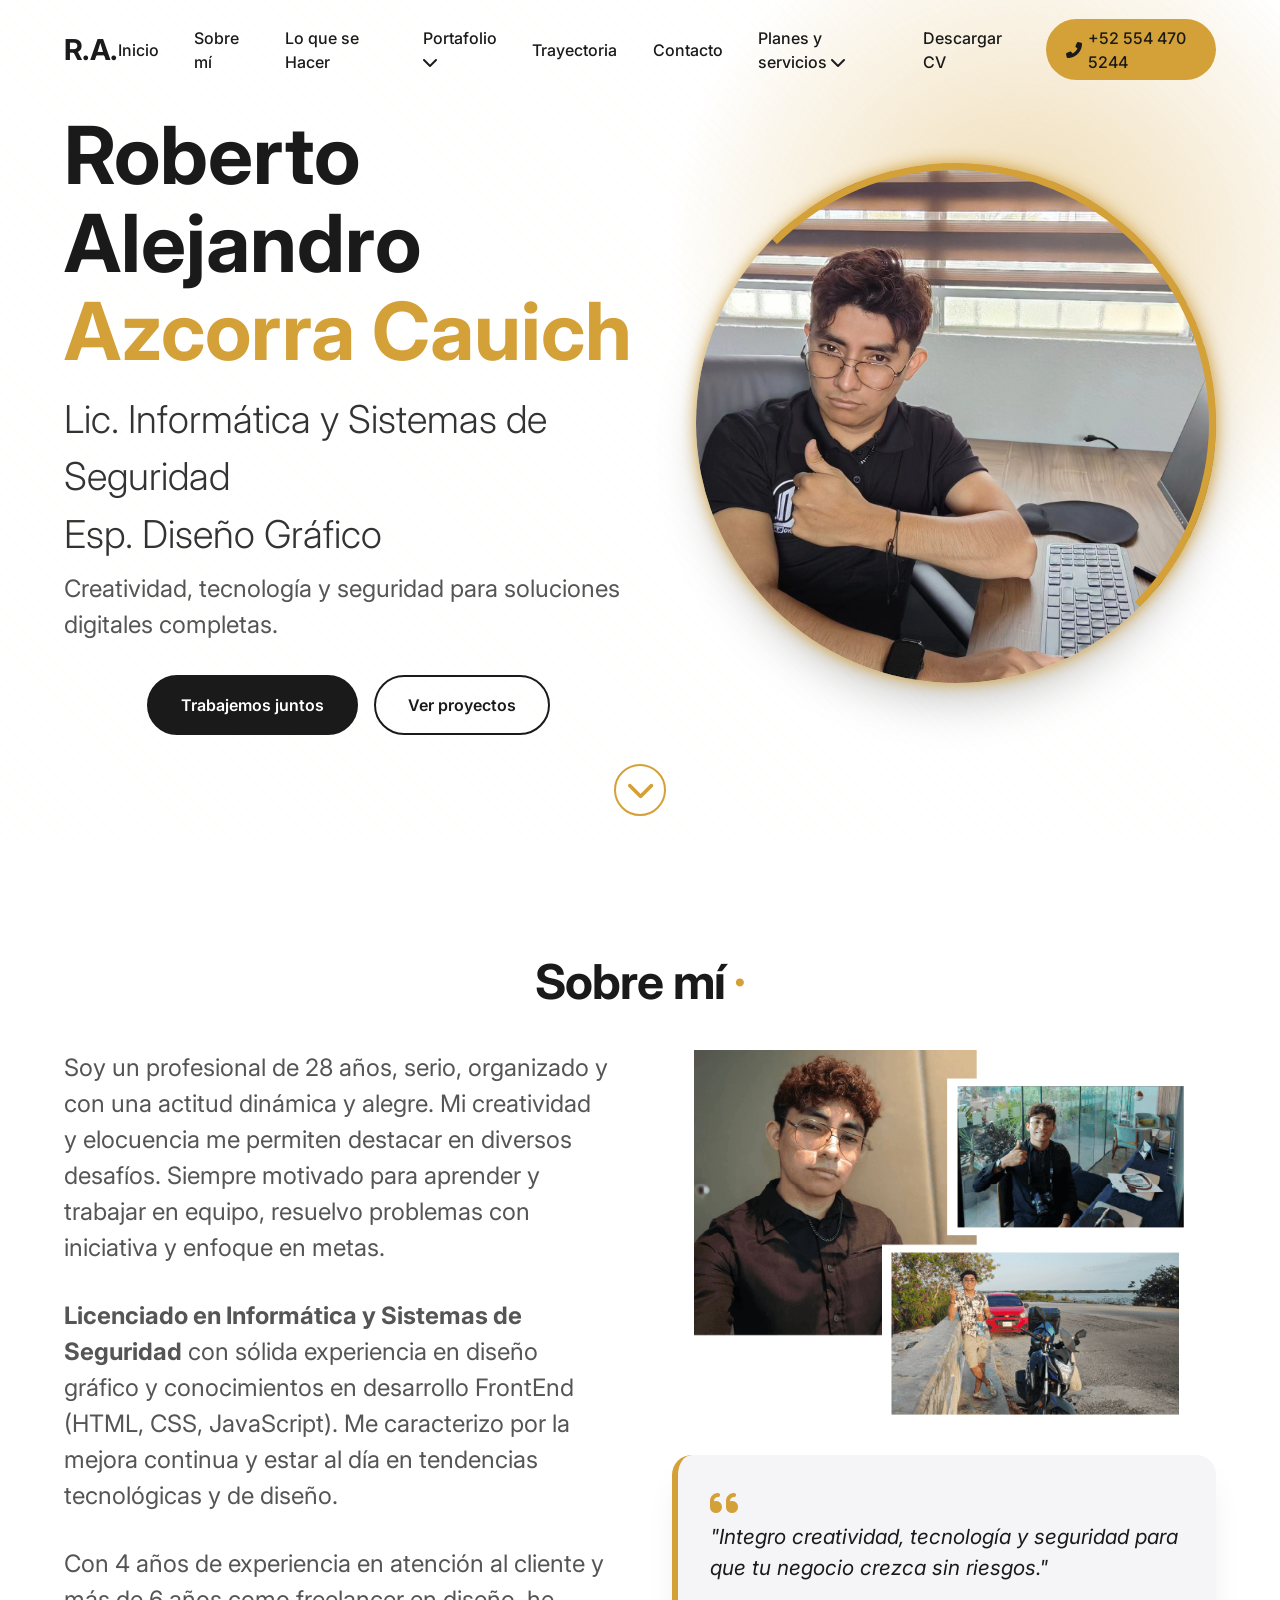
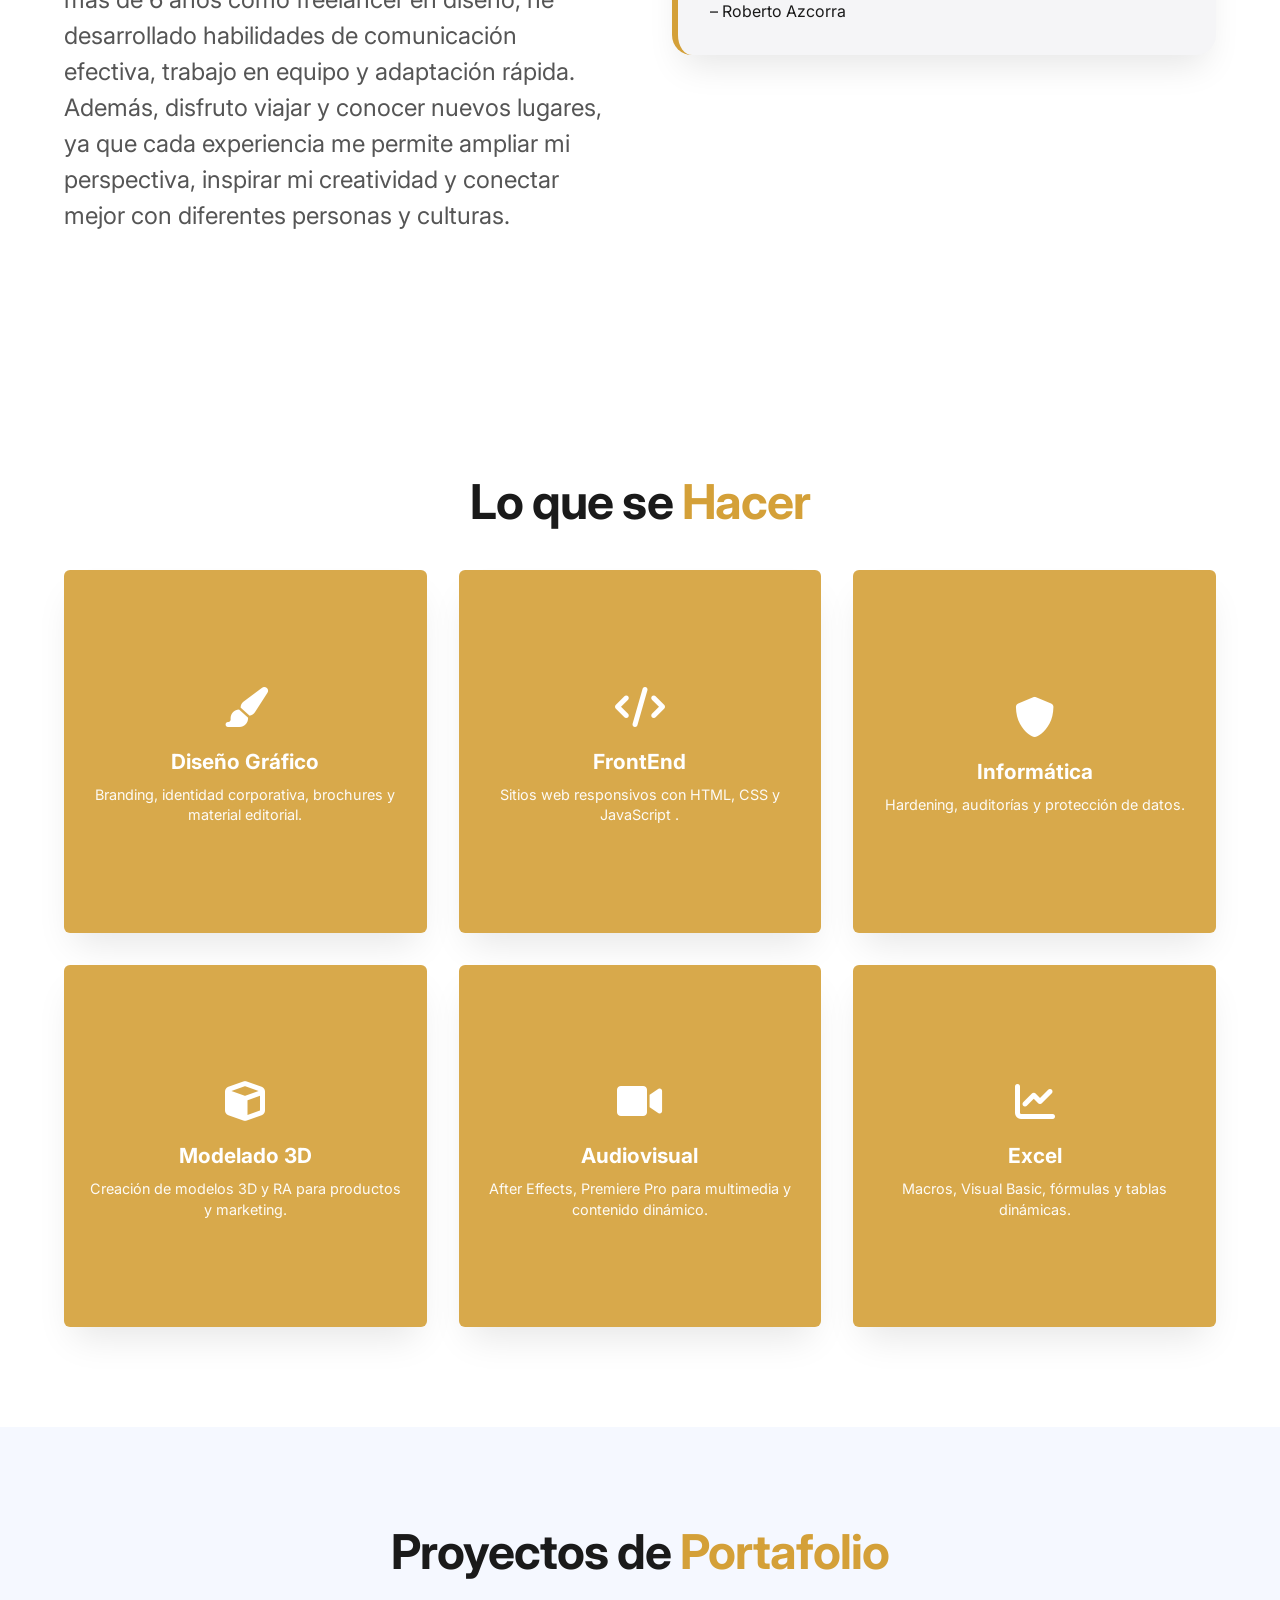
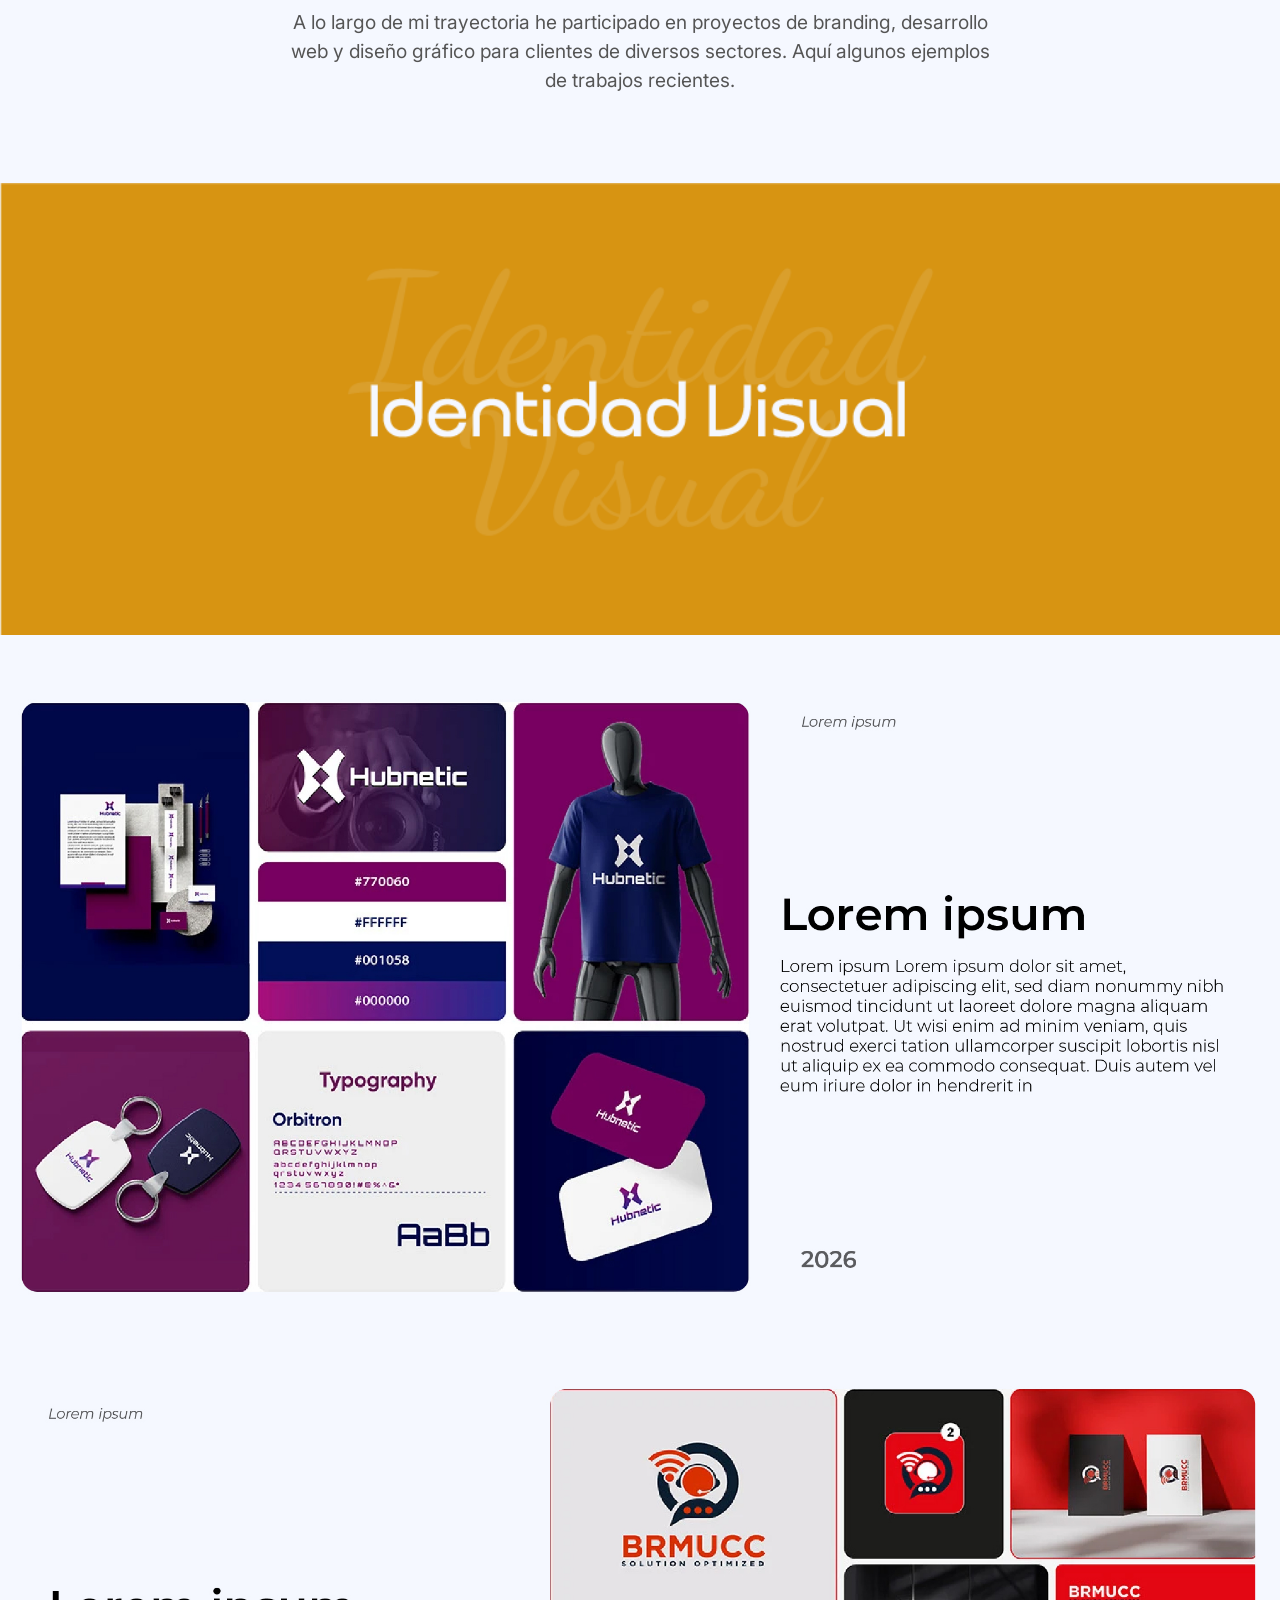
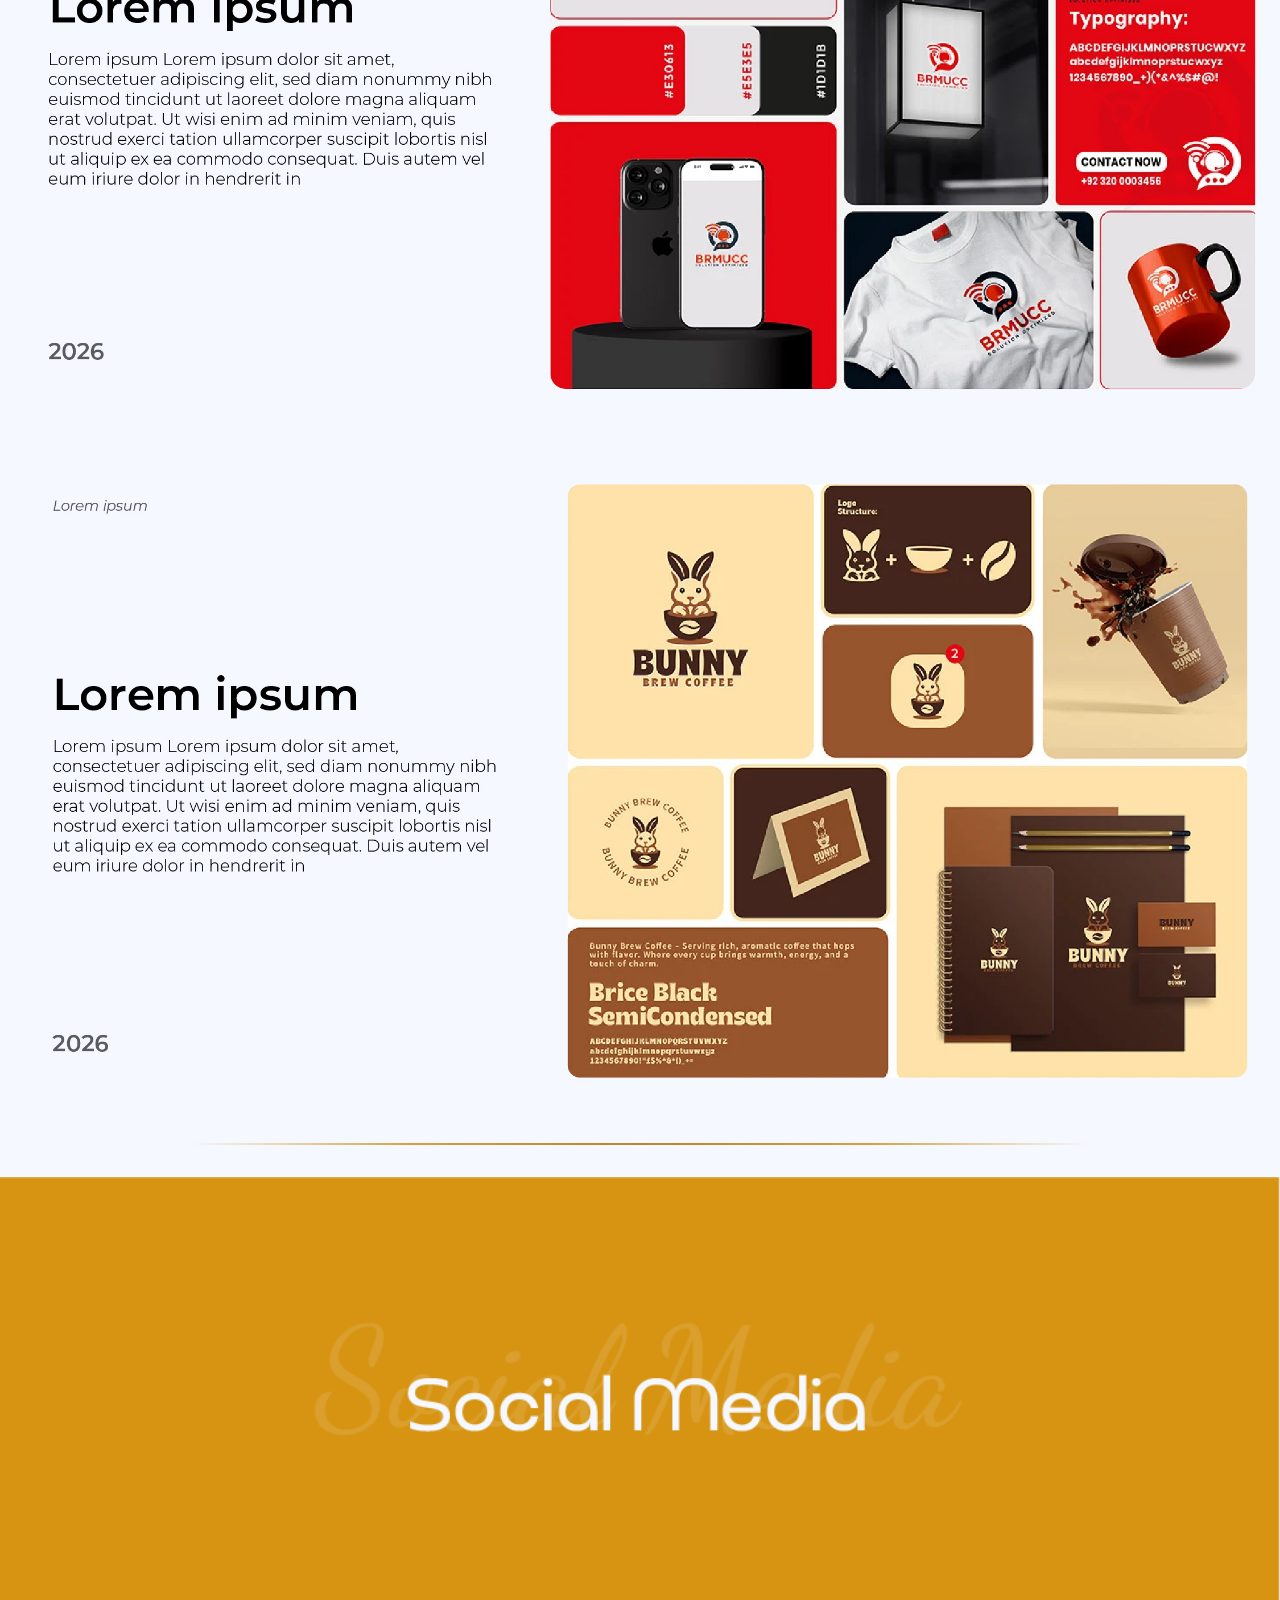
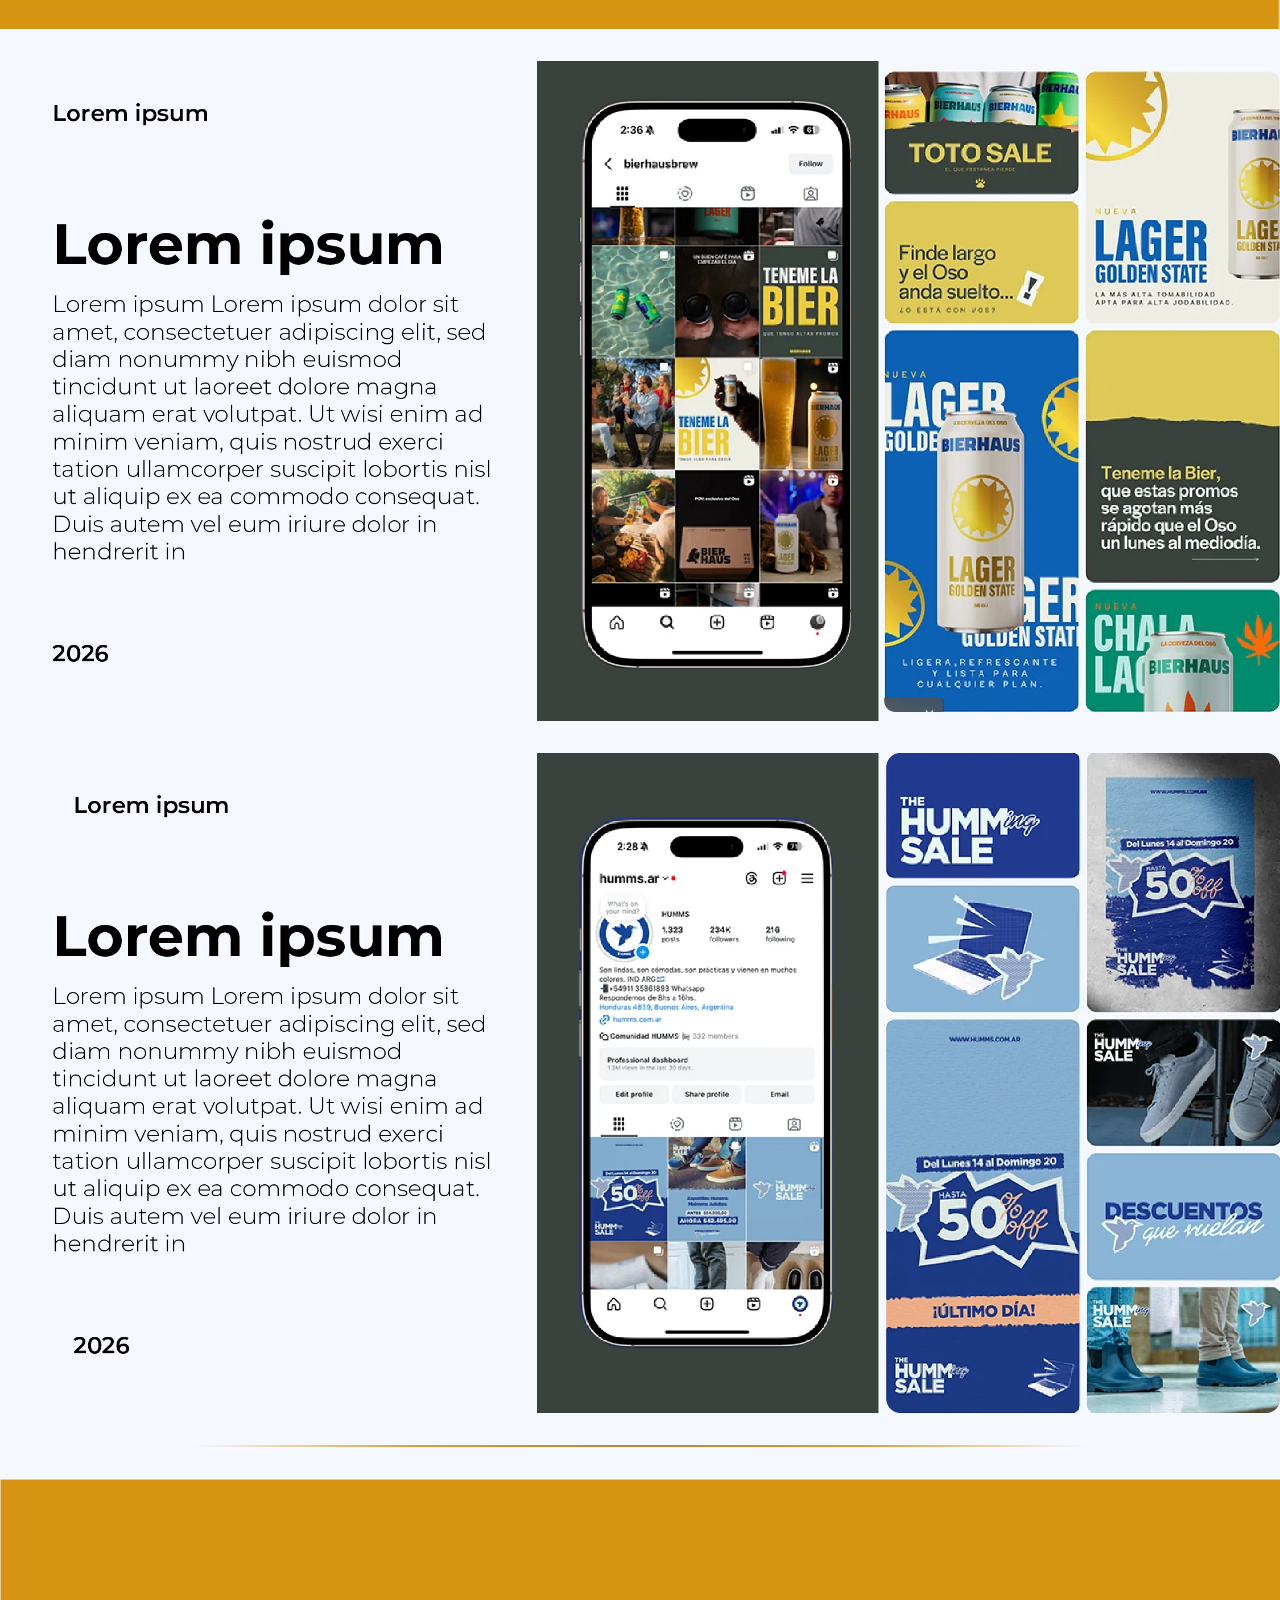
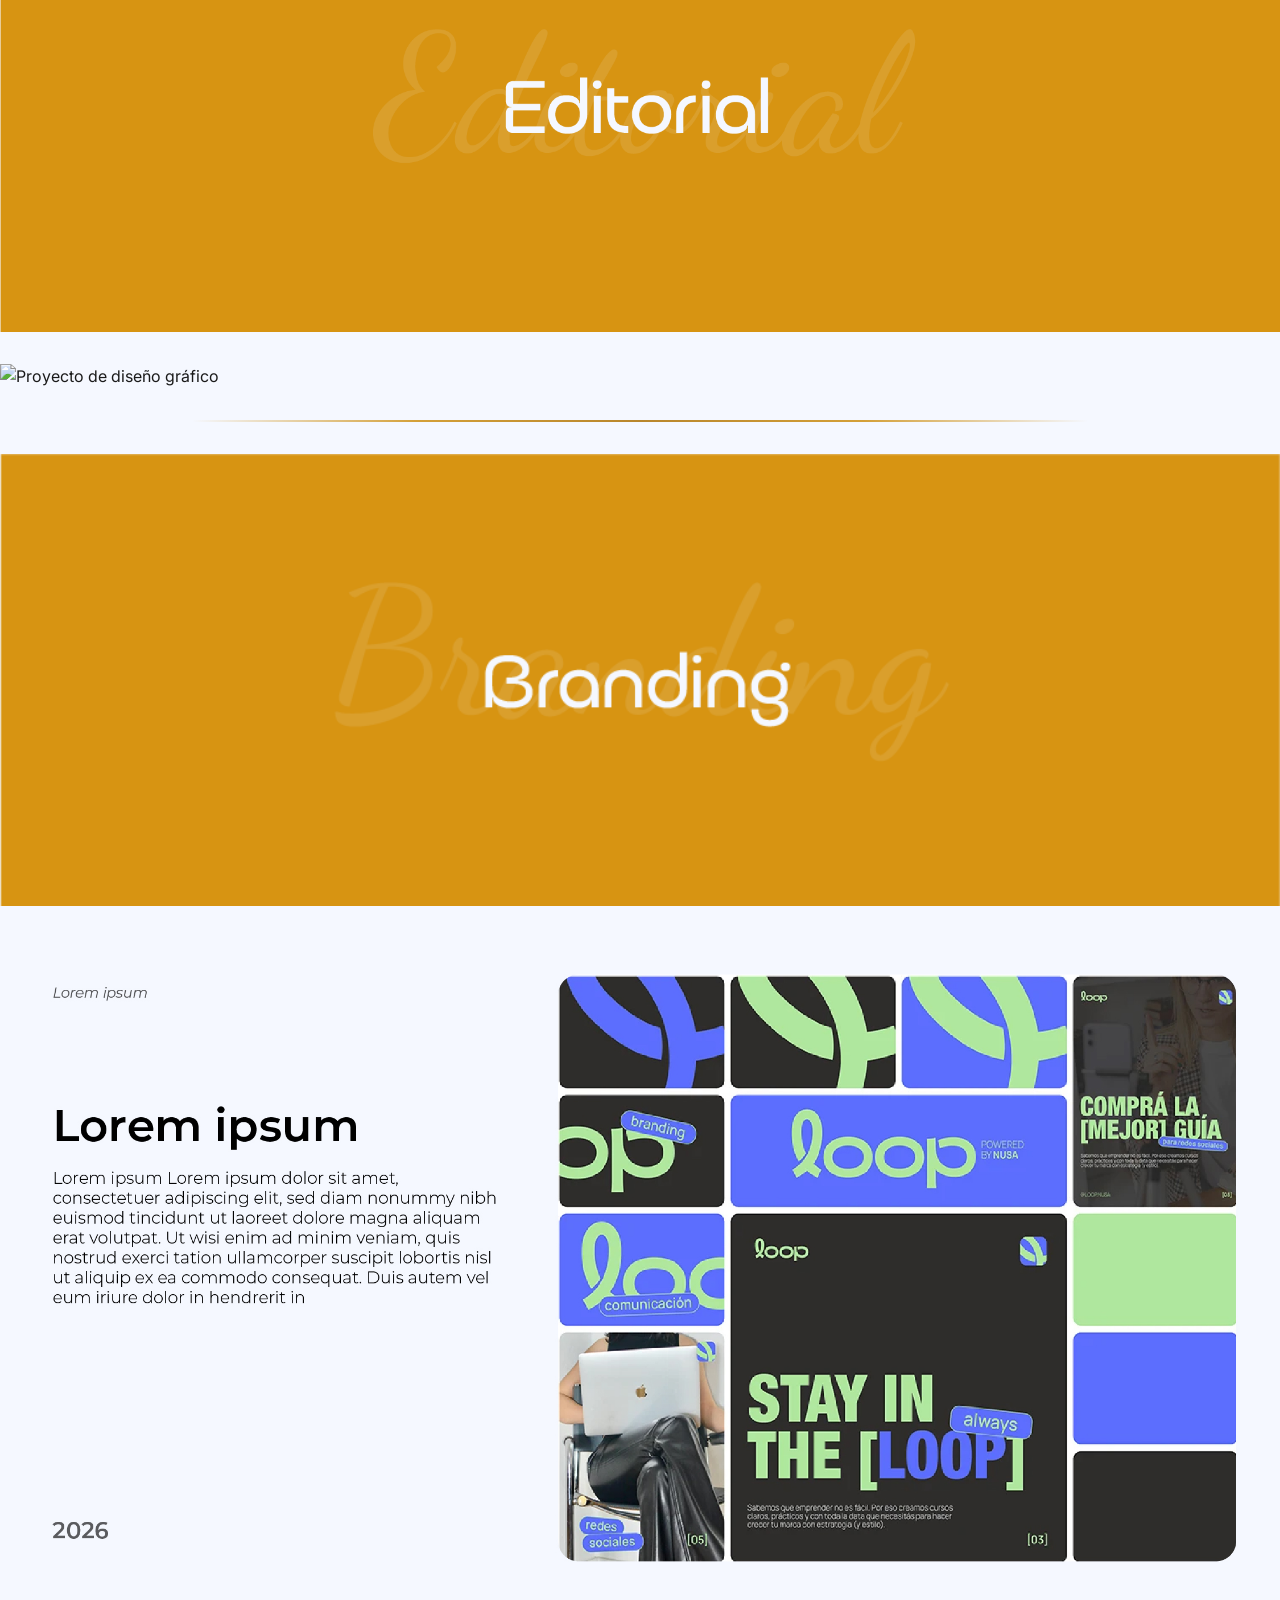
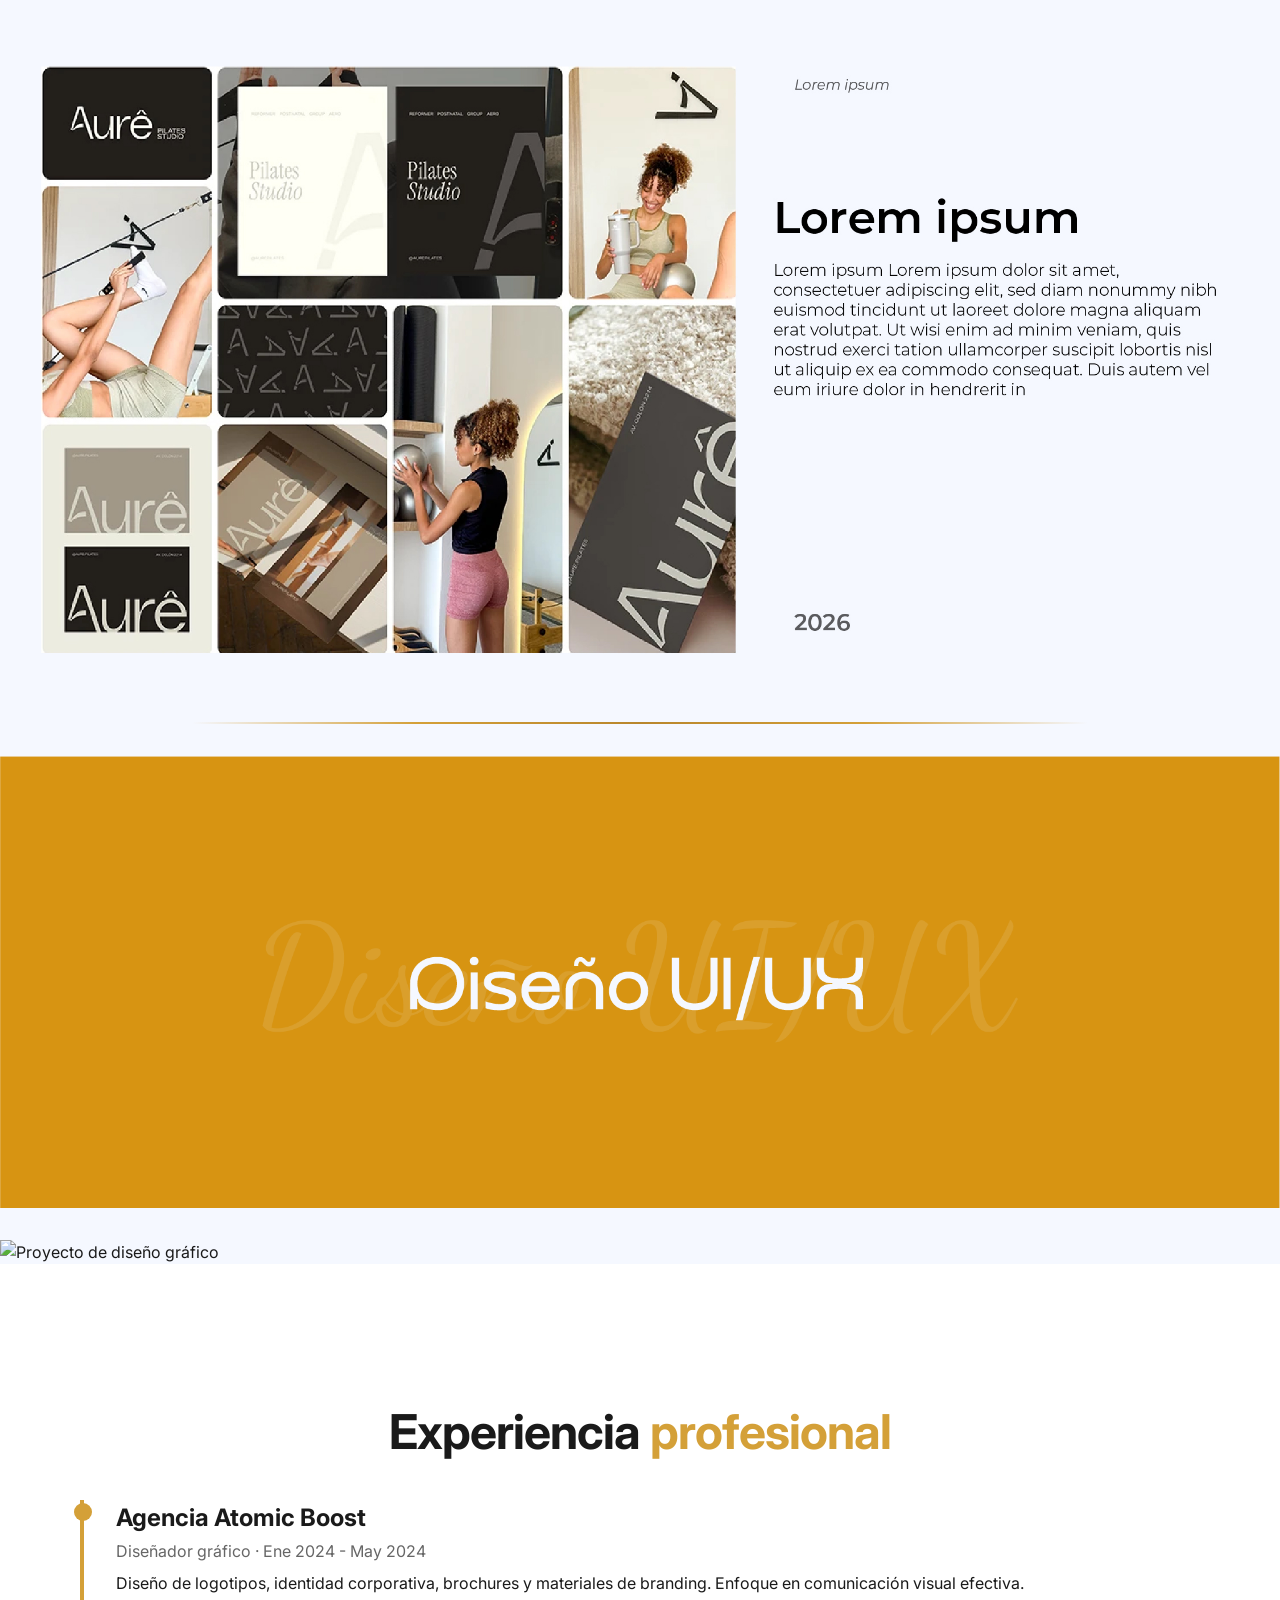
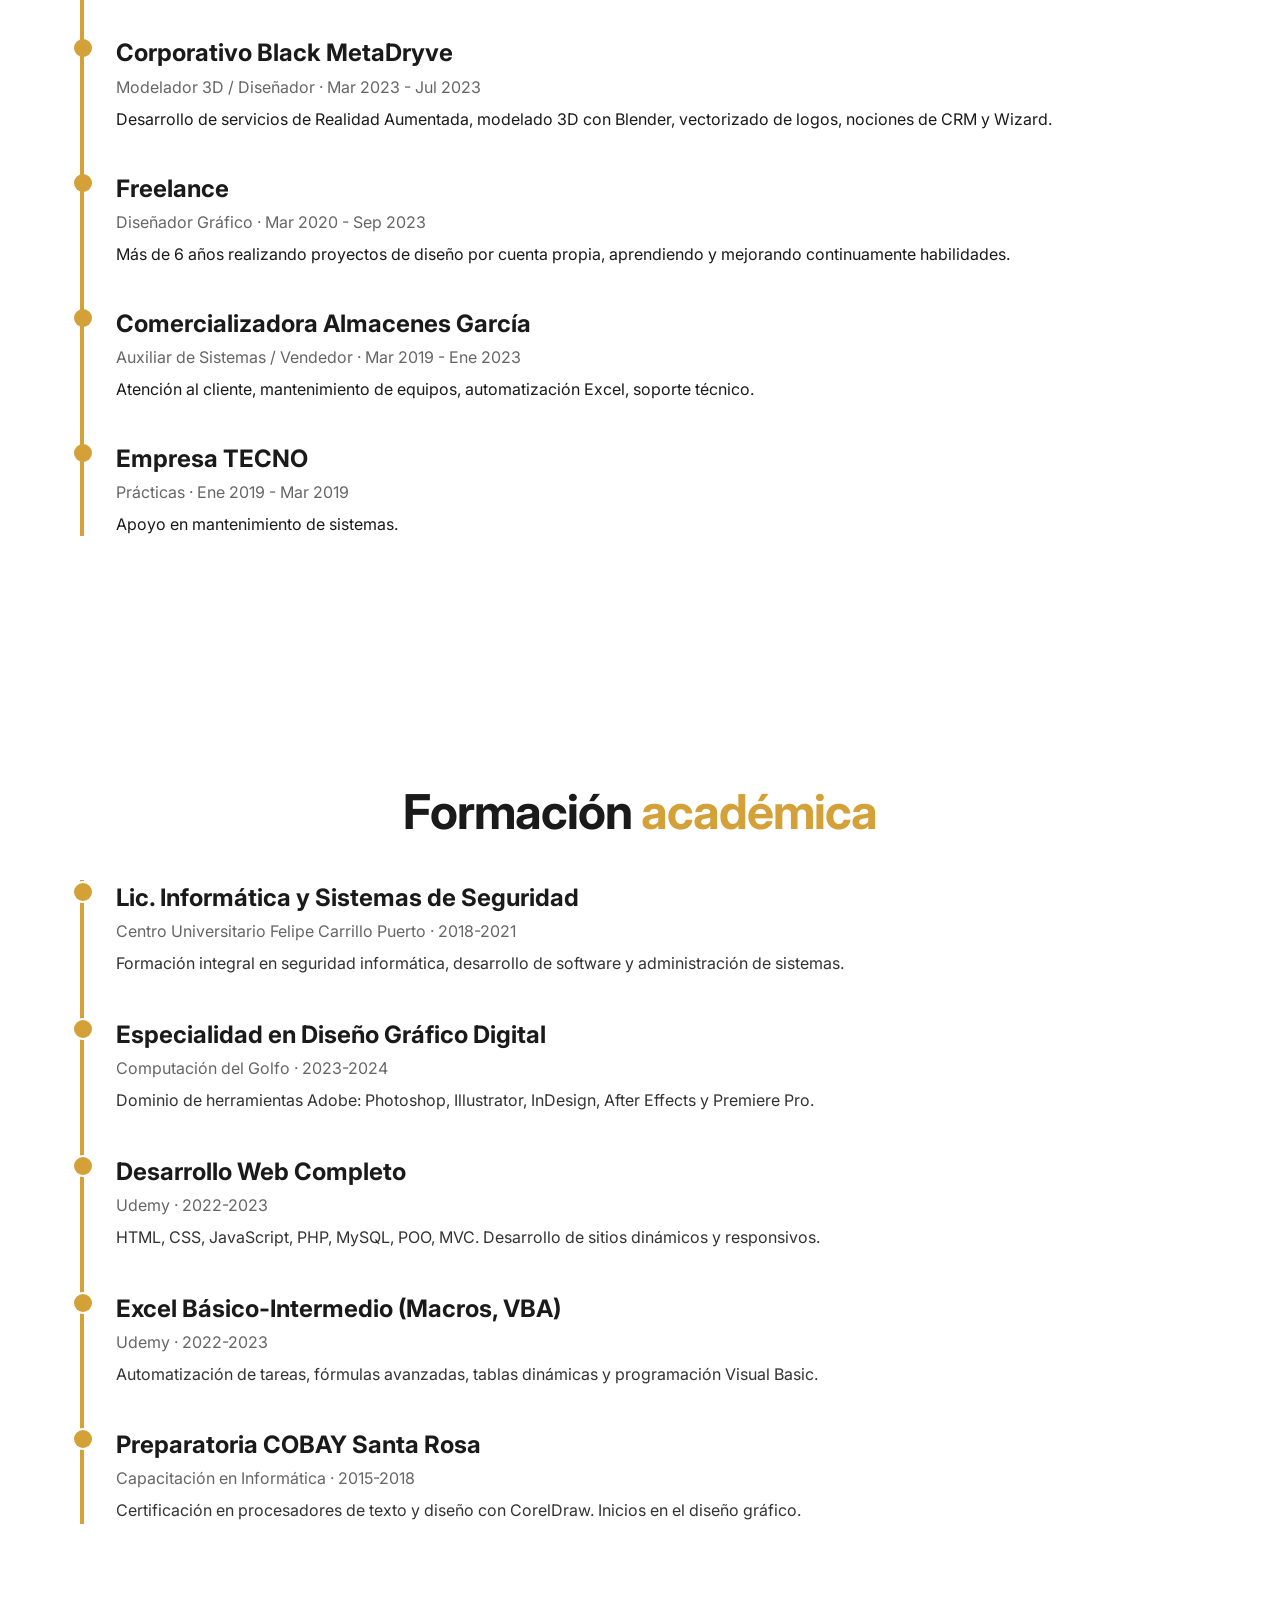
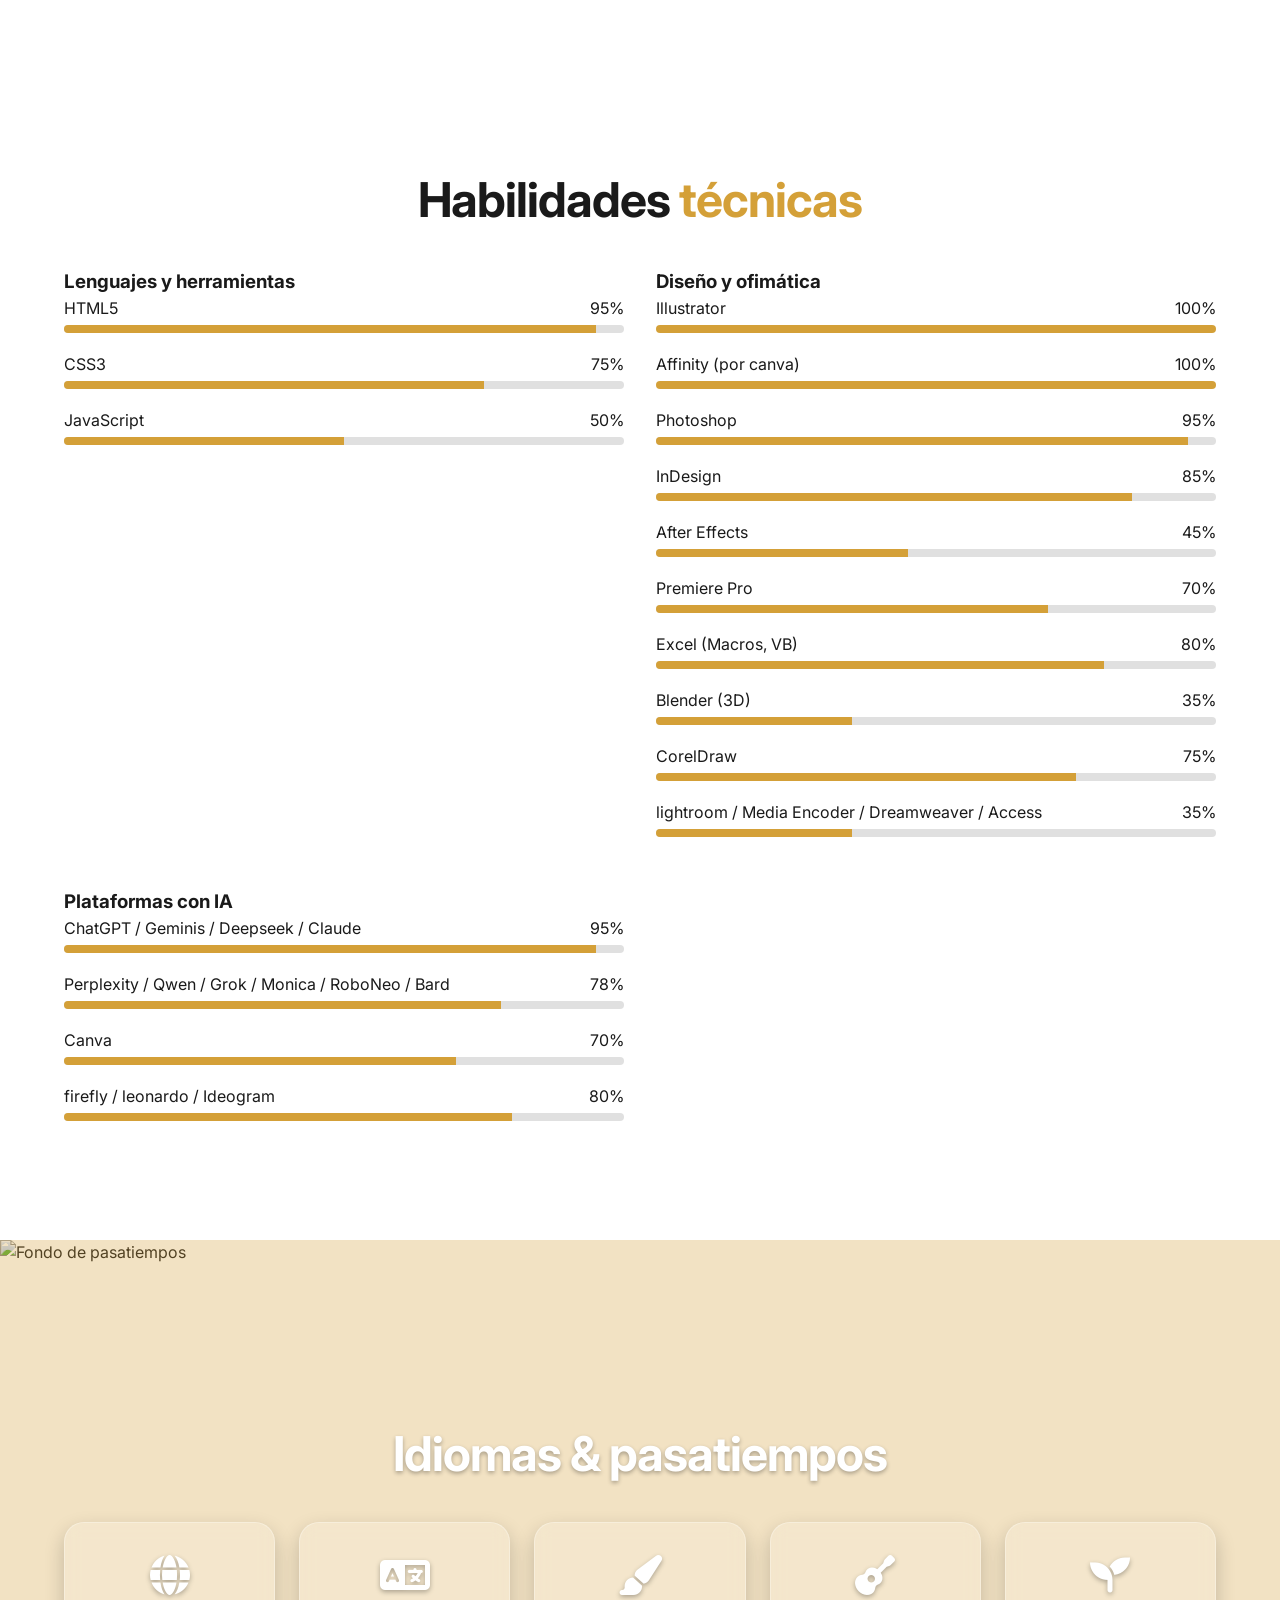
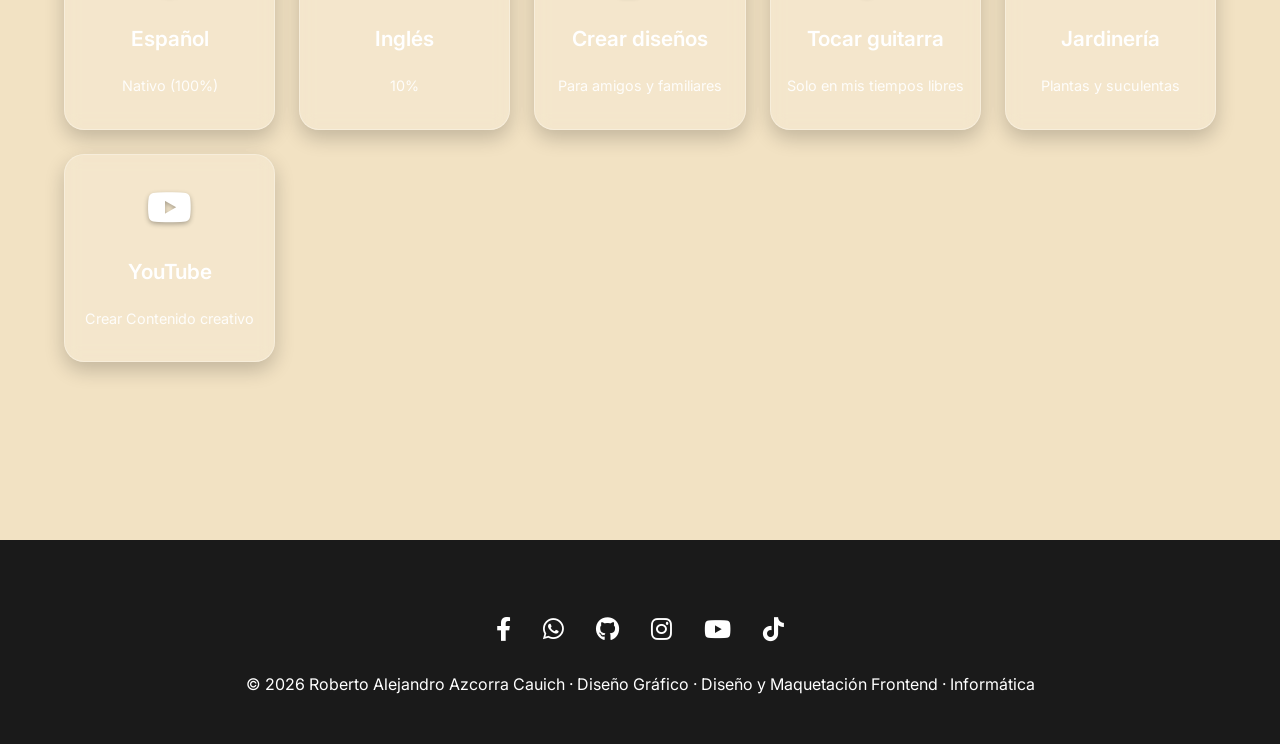
==== commit 55e3db30: "Update index.html" ====
--- a/index.html
+++ b/index.html
@@ -223,13 +223,13 @@
     <img src="https://images.unsplash.com/photo-1558655146-9f40138edfeb?q=80&w=1920&auto=format&fit=crop" alt="Proyecto de diseño gráfico" loading="lazy">
   </picture>
   <picture class="full-width-img">
-    <source media="(max-width: 768px)" srcset="imagenes/proyectos/Identidad-12.jpg">
-    <source media="(min-width: 769px)" srcset="imagenes/proyectos/Identidad-11.jpg">
+    <source media="(max-width: 768px)" srcset="imagenes/proyectos/identidad-12.jpg">
+    <source media="(min-width: 769px)" srcset="imagenes/proyectos/identidad-11.jpg">
     <img src="https://images.unsplash.com/photo-1467232004584-a241de8bcf5d?q=80&w=1920&auto=format&fit=crop" alt="Proyecto de desarrollo web" loading="lazy">
   </picture>
   <picture class="full-width-img">
-    <source media="(max-width: 768px)" srcset="imagenes/proyectos/Identidad-14.jpg">
-    <source media="(min-width: 769px)" srcset="imagenes/proyectos/Identidad-13.jpg">
+    <source media="(max-width: 768px)" srcset="imagenes/proyectos/identidad-14.jpg">
+    <source media="(min-width: 769px)" srcset="imagenes/proyectos/identidad-13.jpg">
     <img src="https://images.unsplash.com/photo-1467232004584-a241de8bcf5d?q=80&w=1920&auto=format&fit=crop" alt="Proyecto de desarrollo web" loading="lazy">
   </picture>
   <hr>
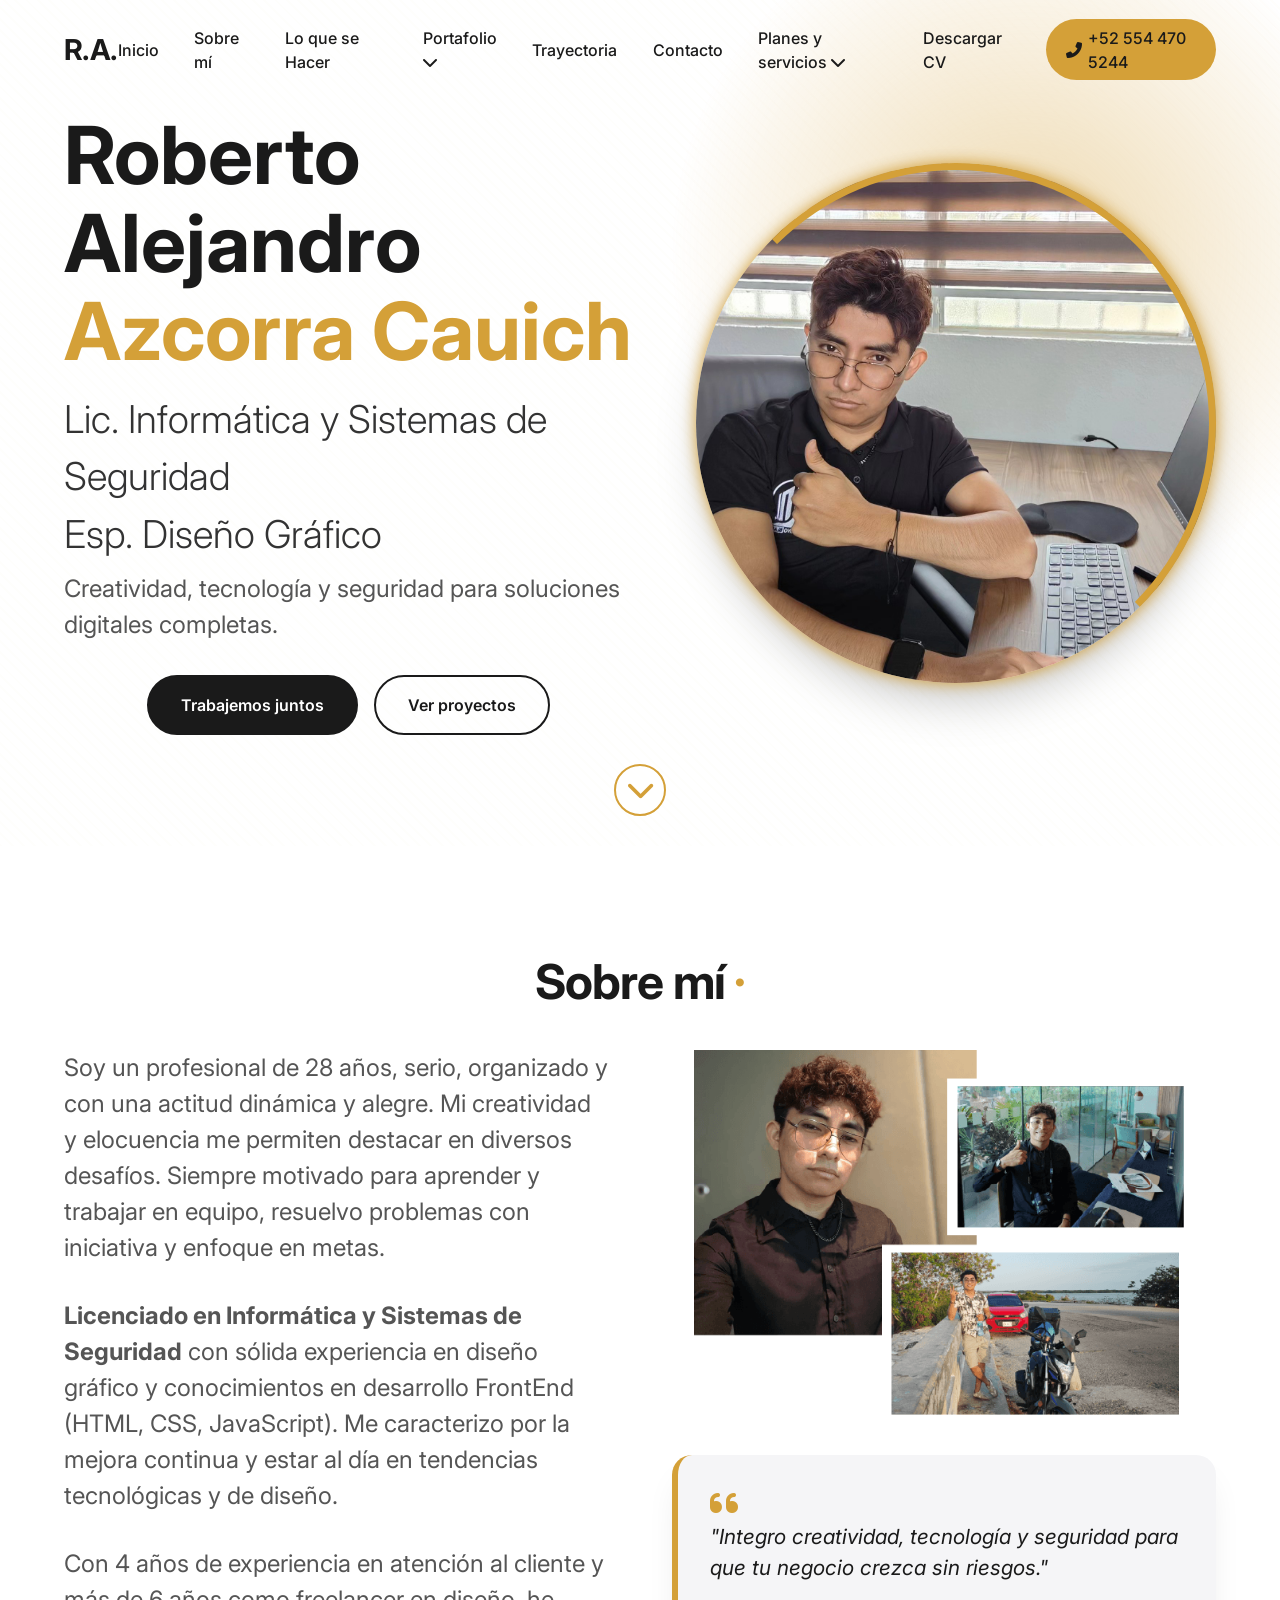
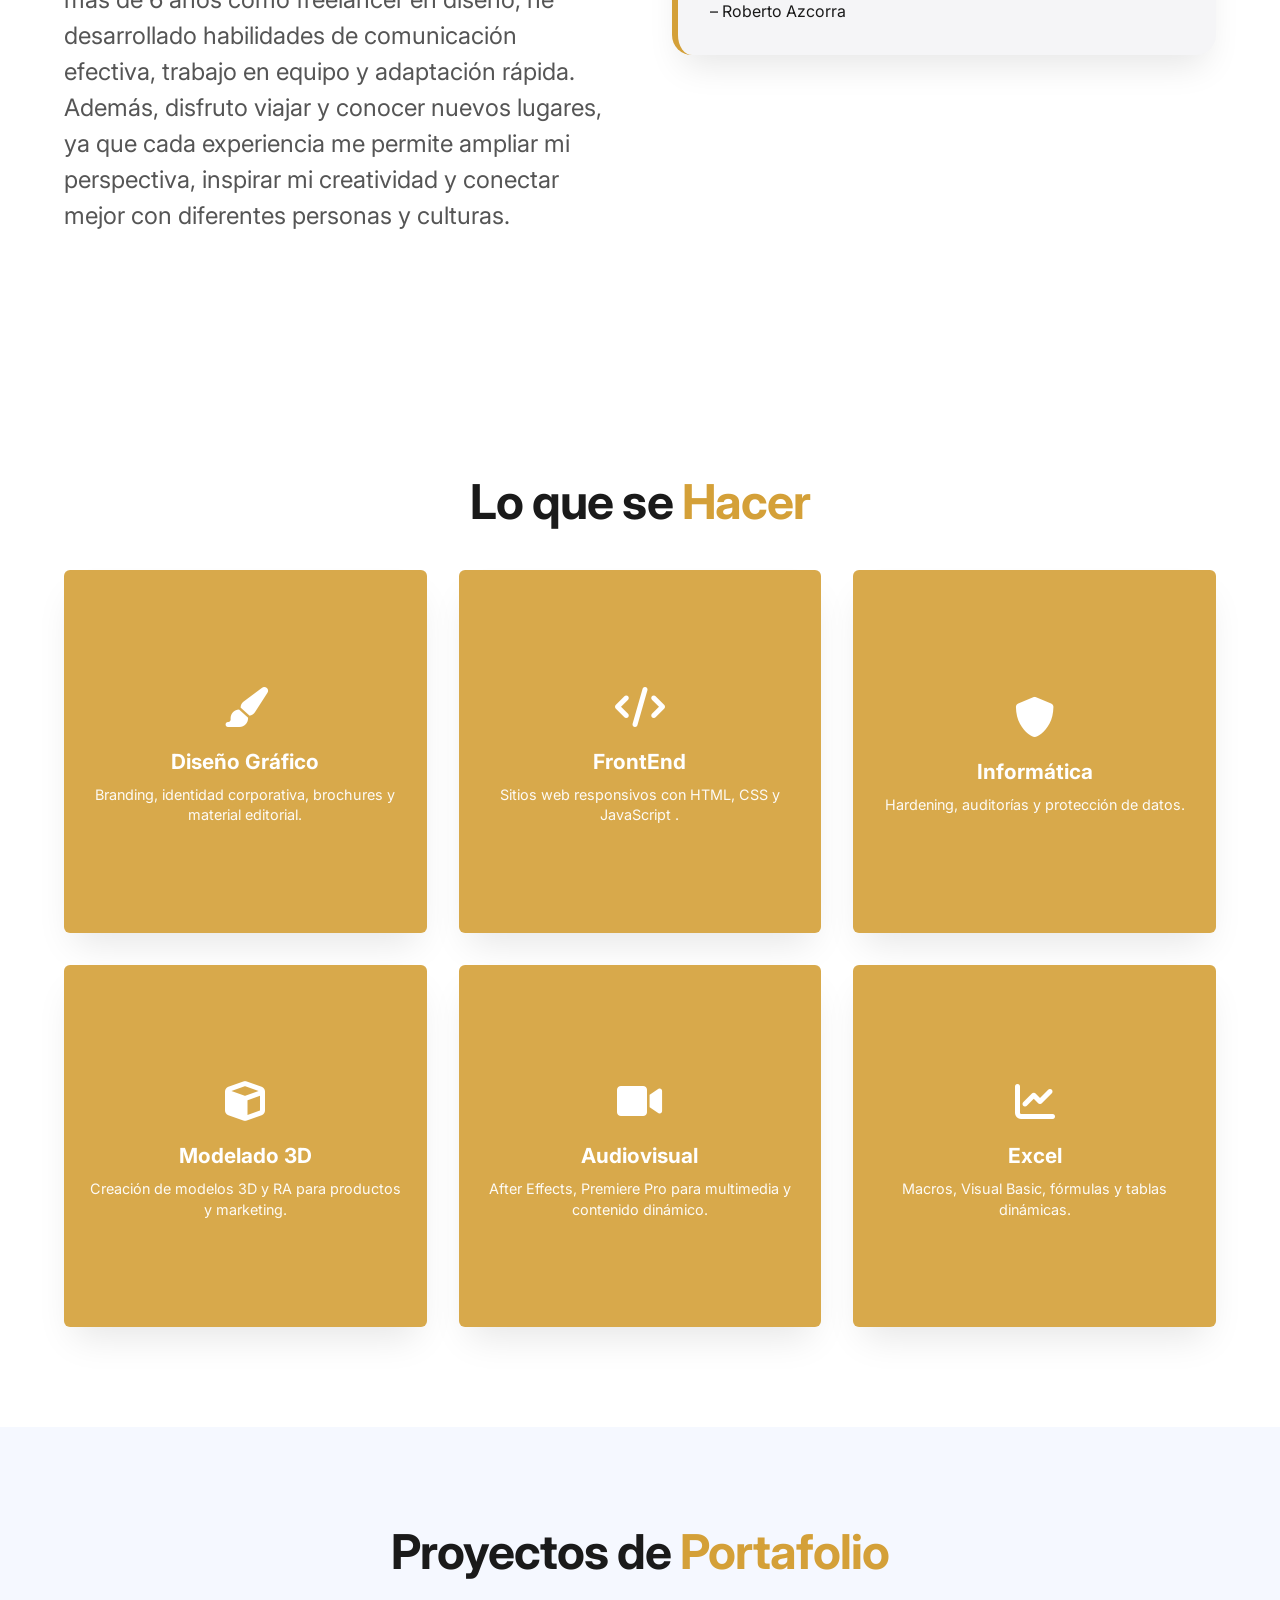
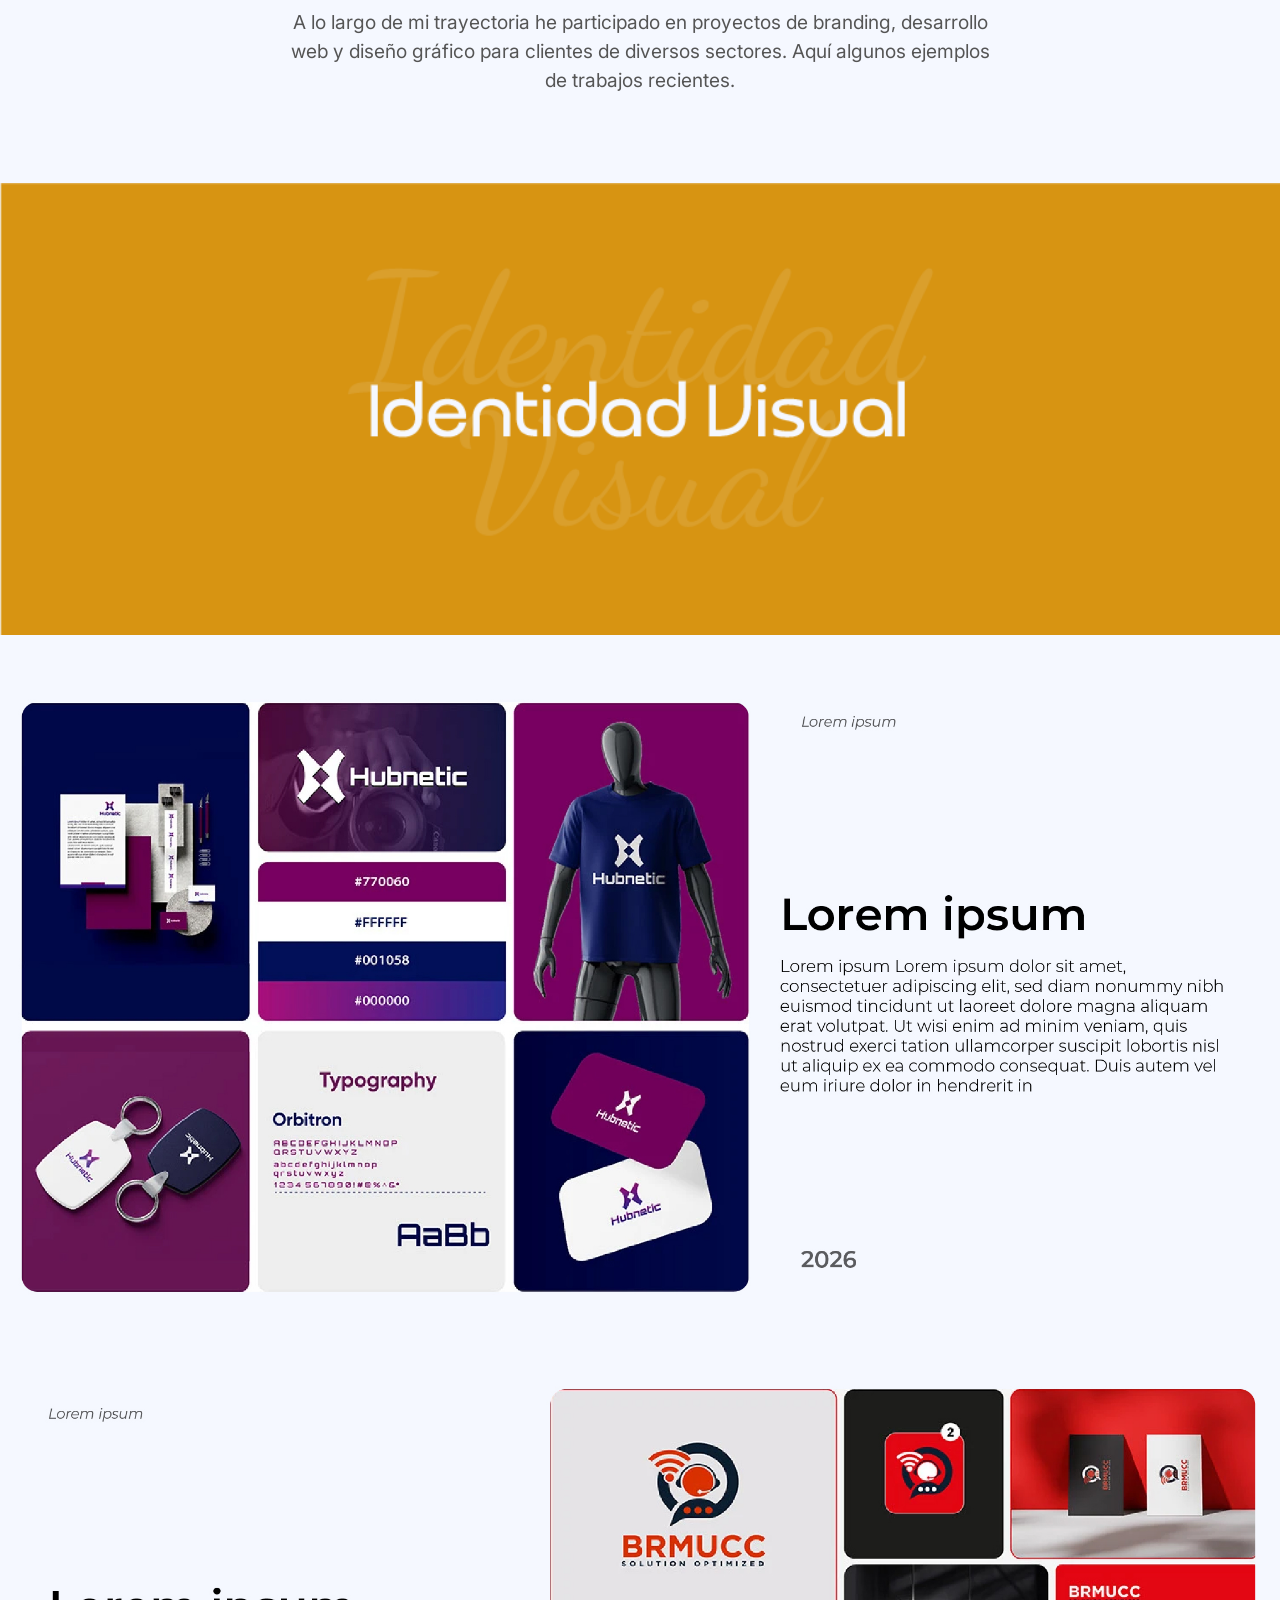
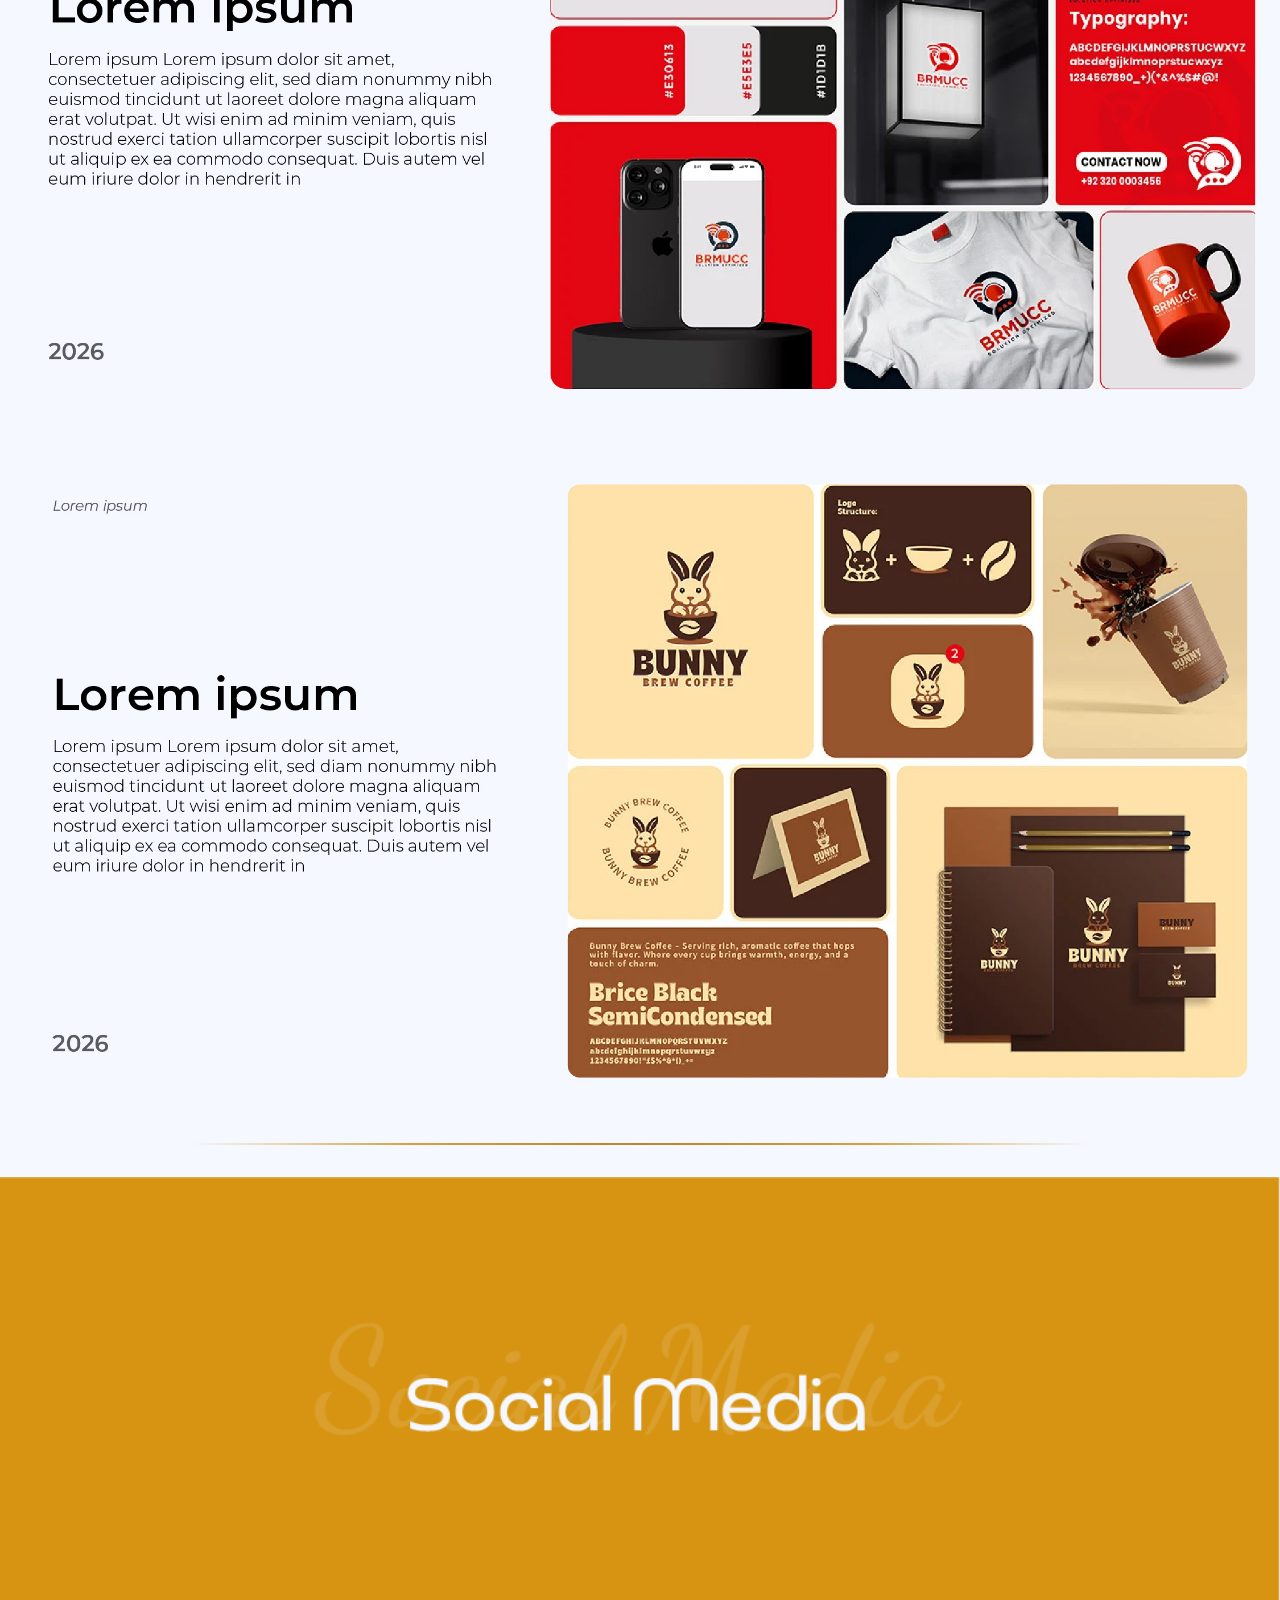
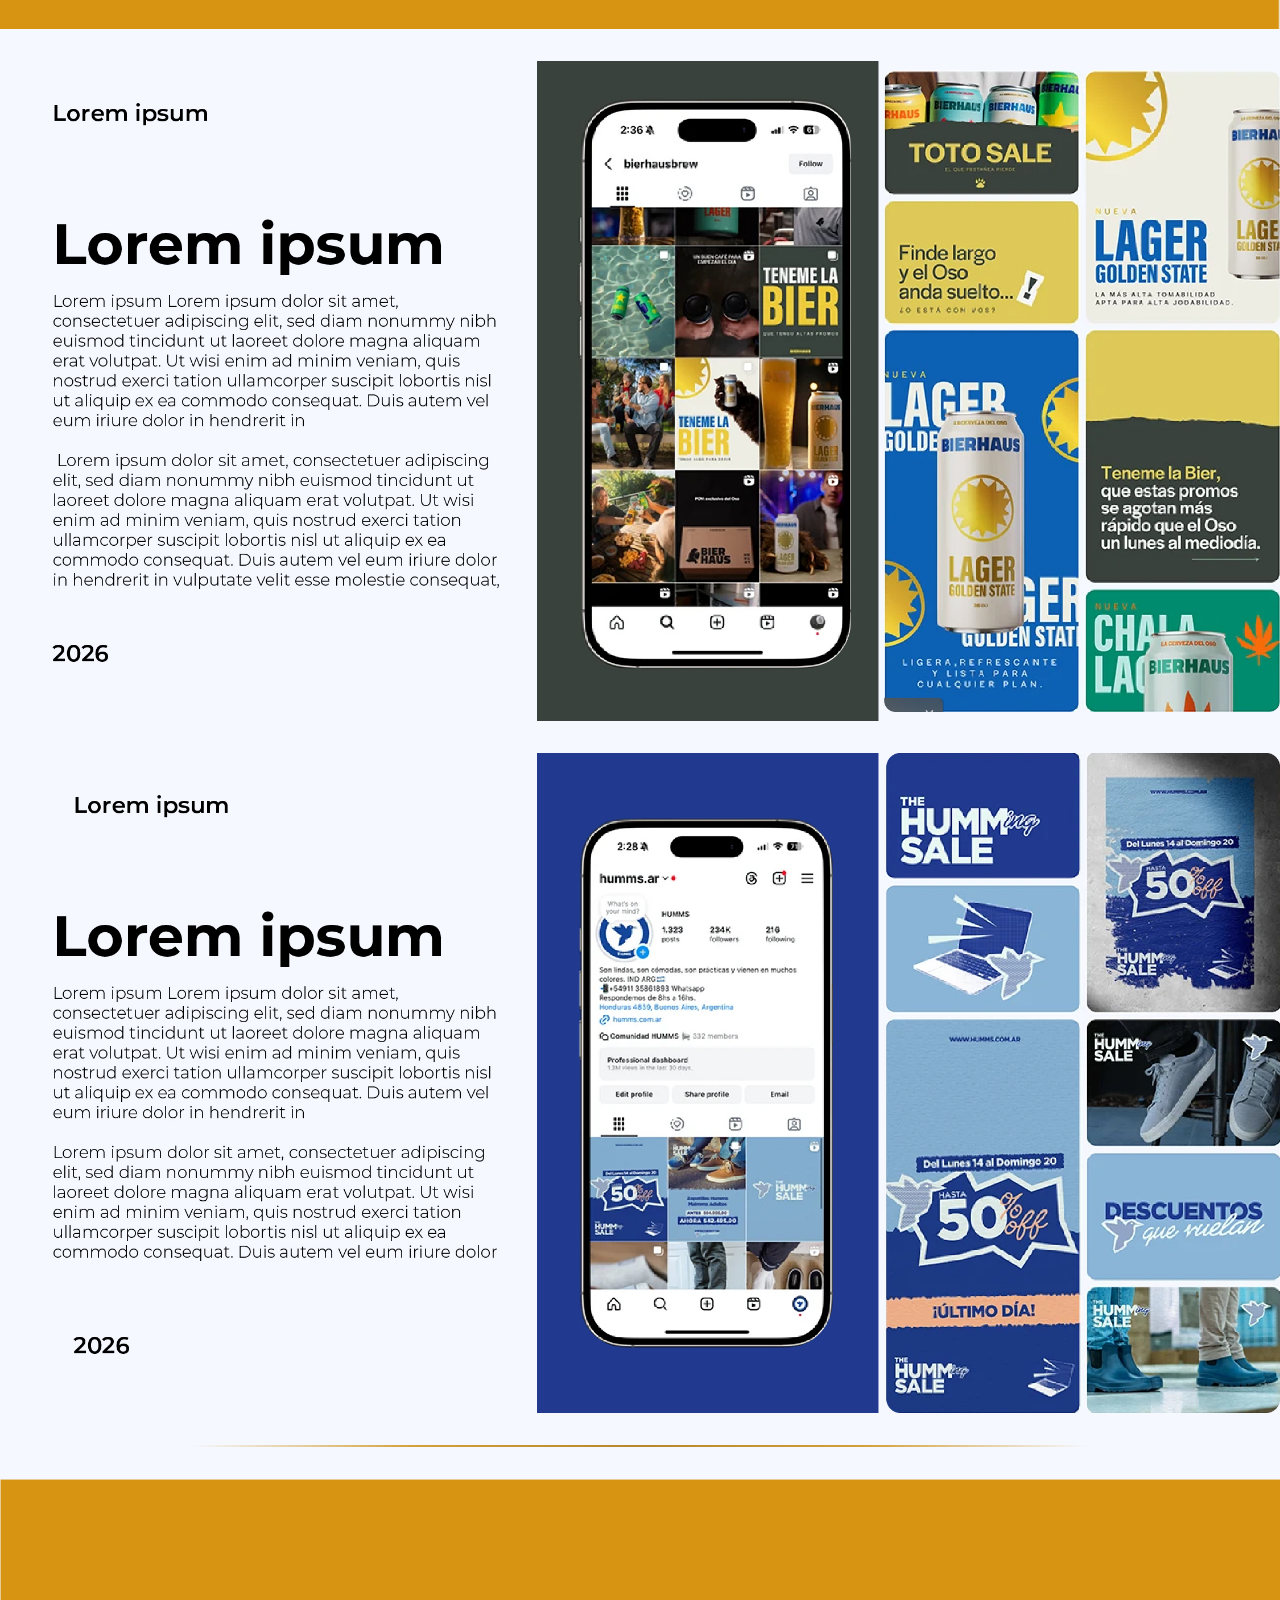
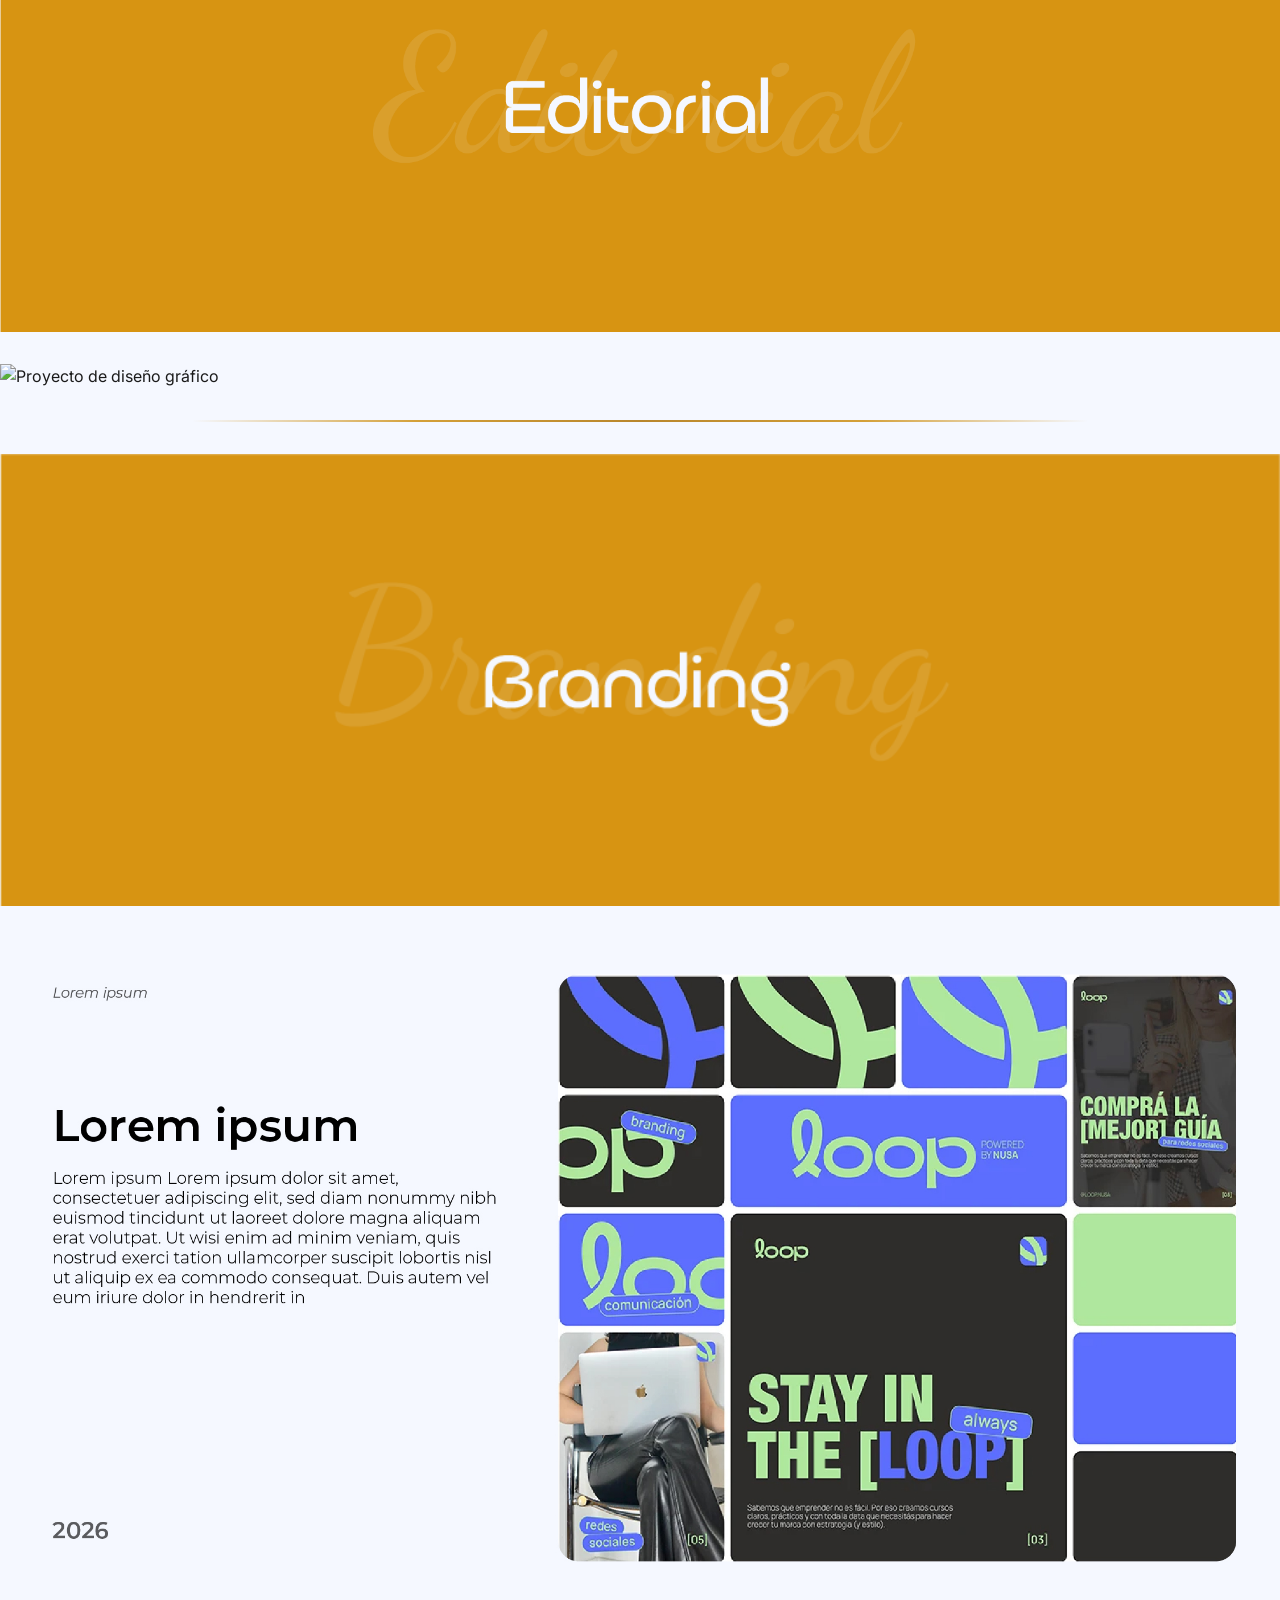
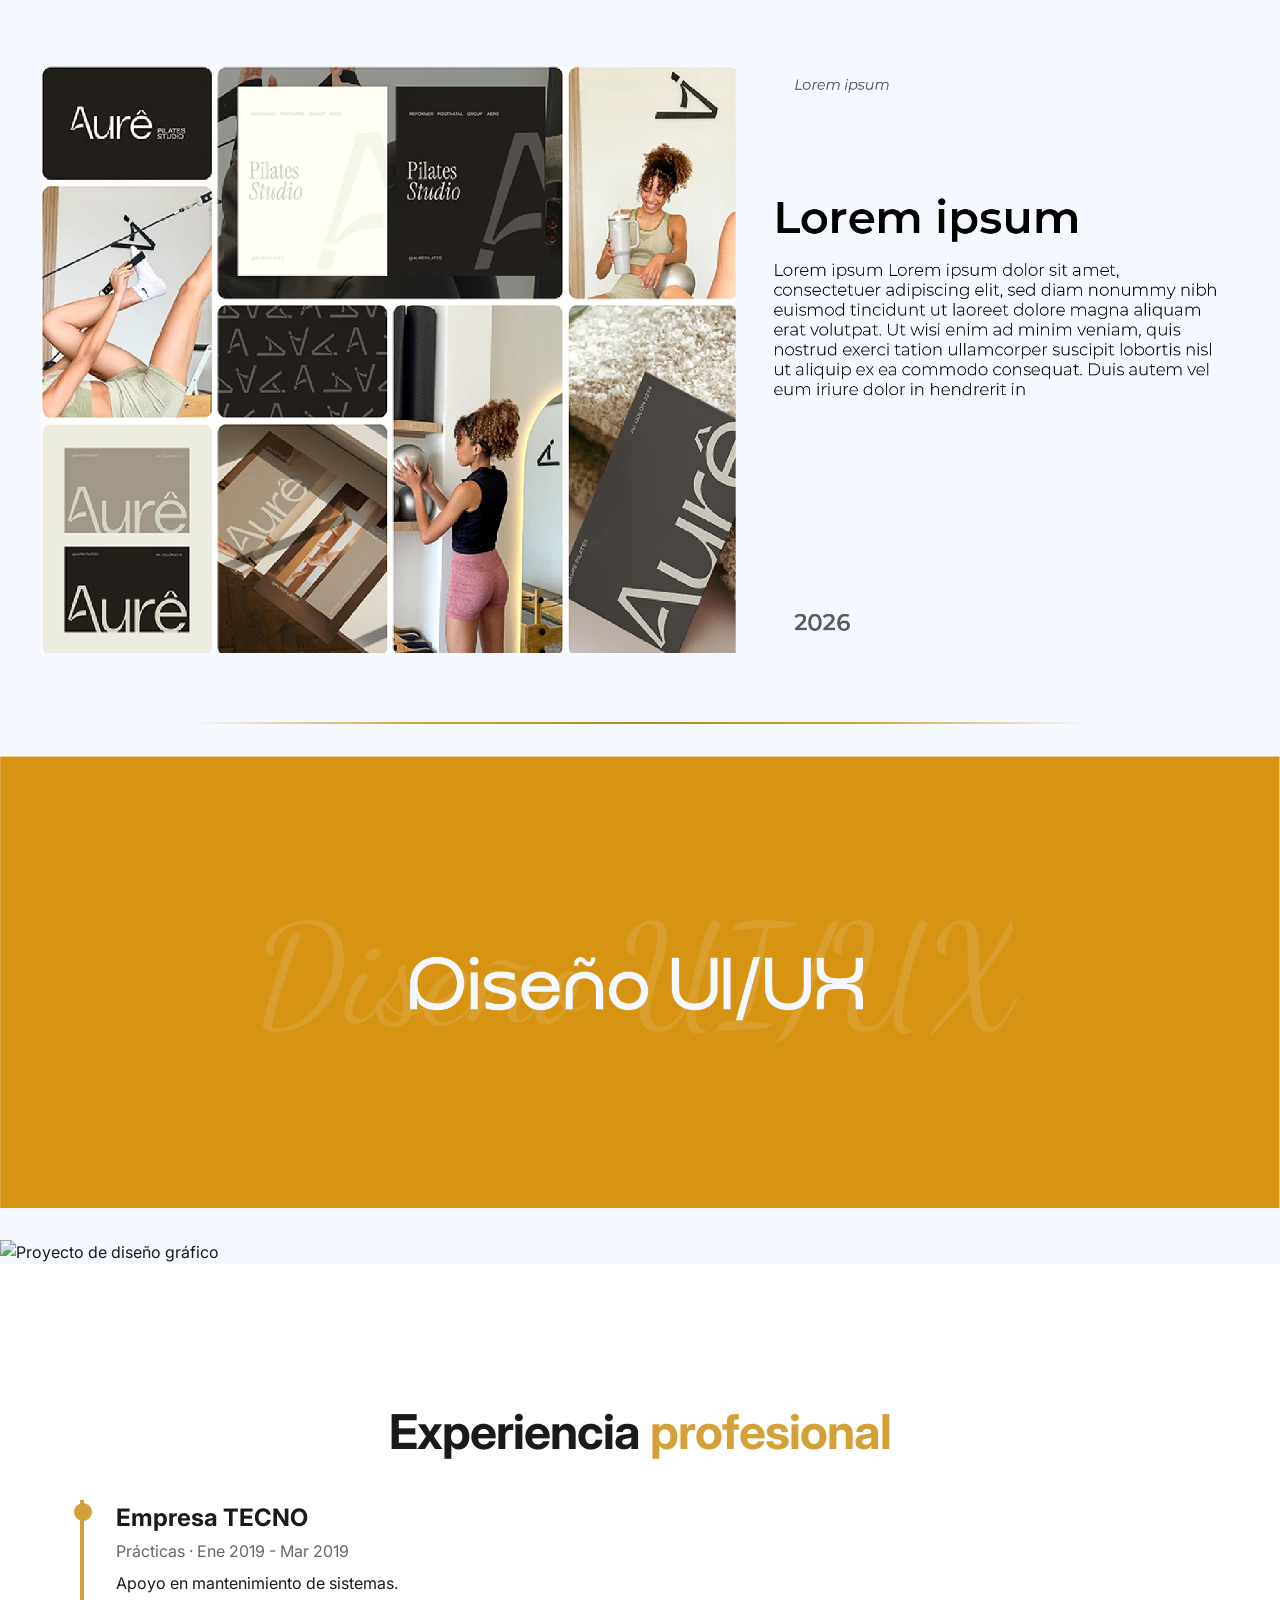
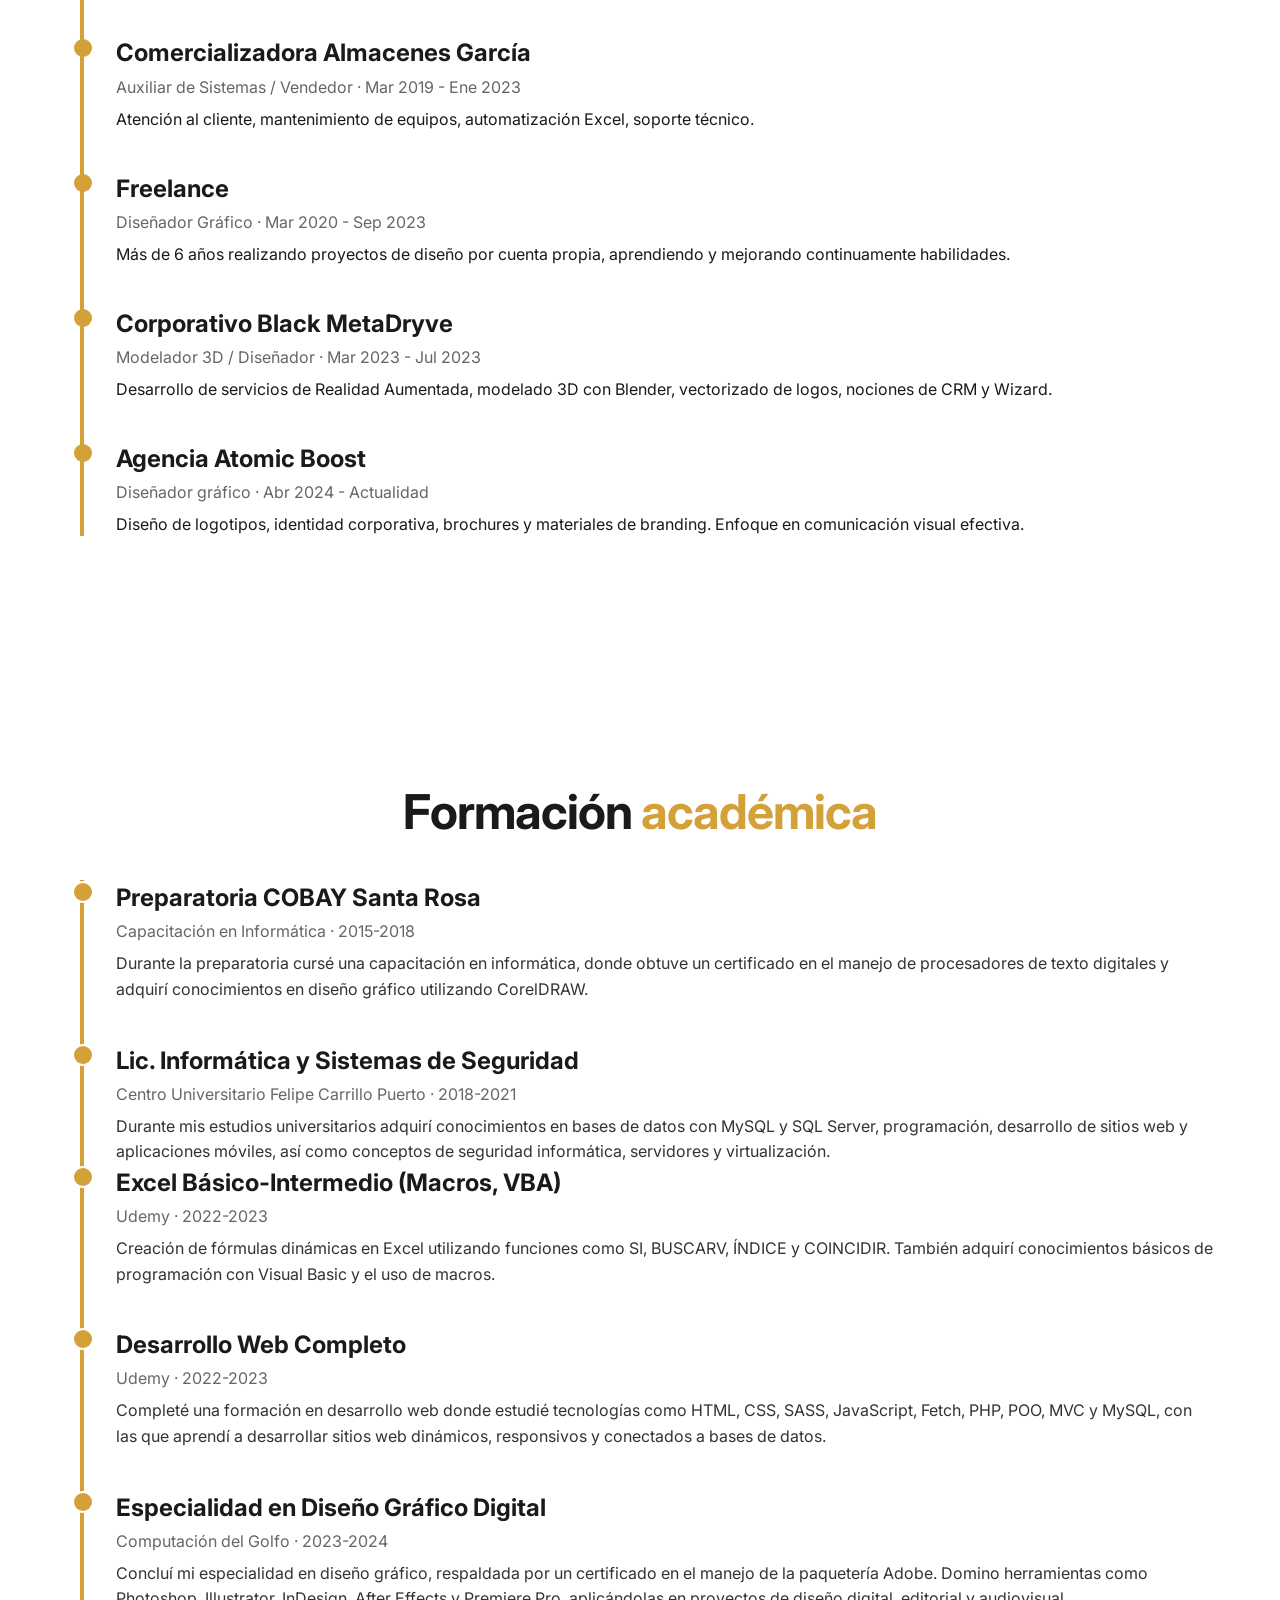
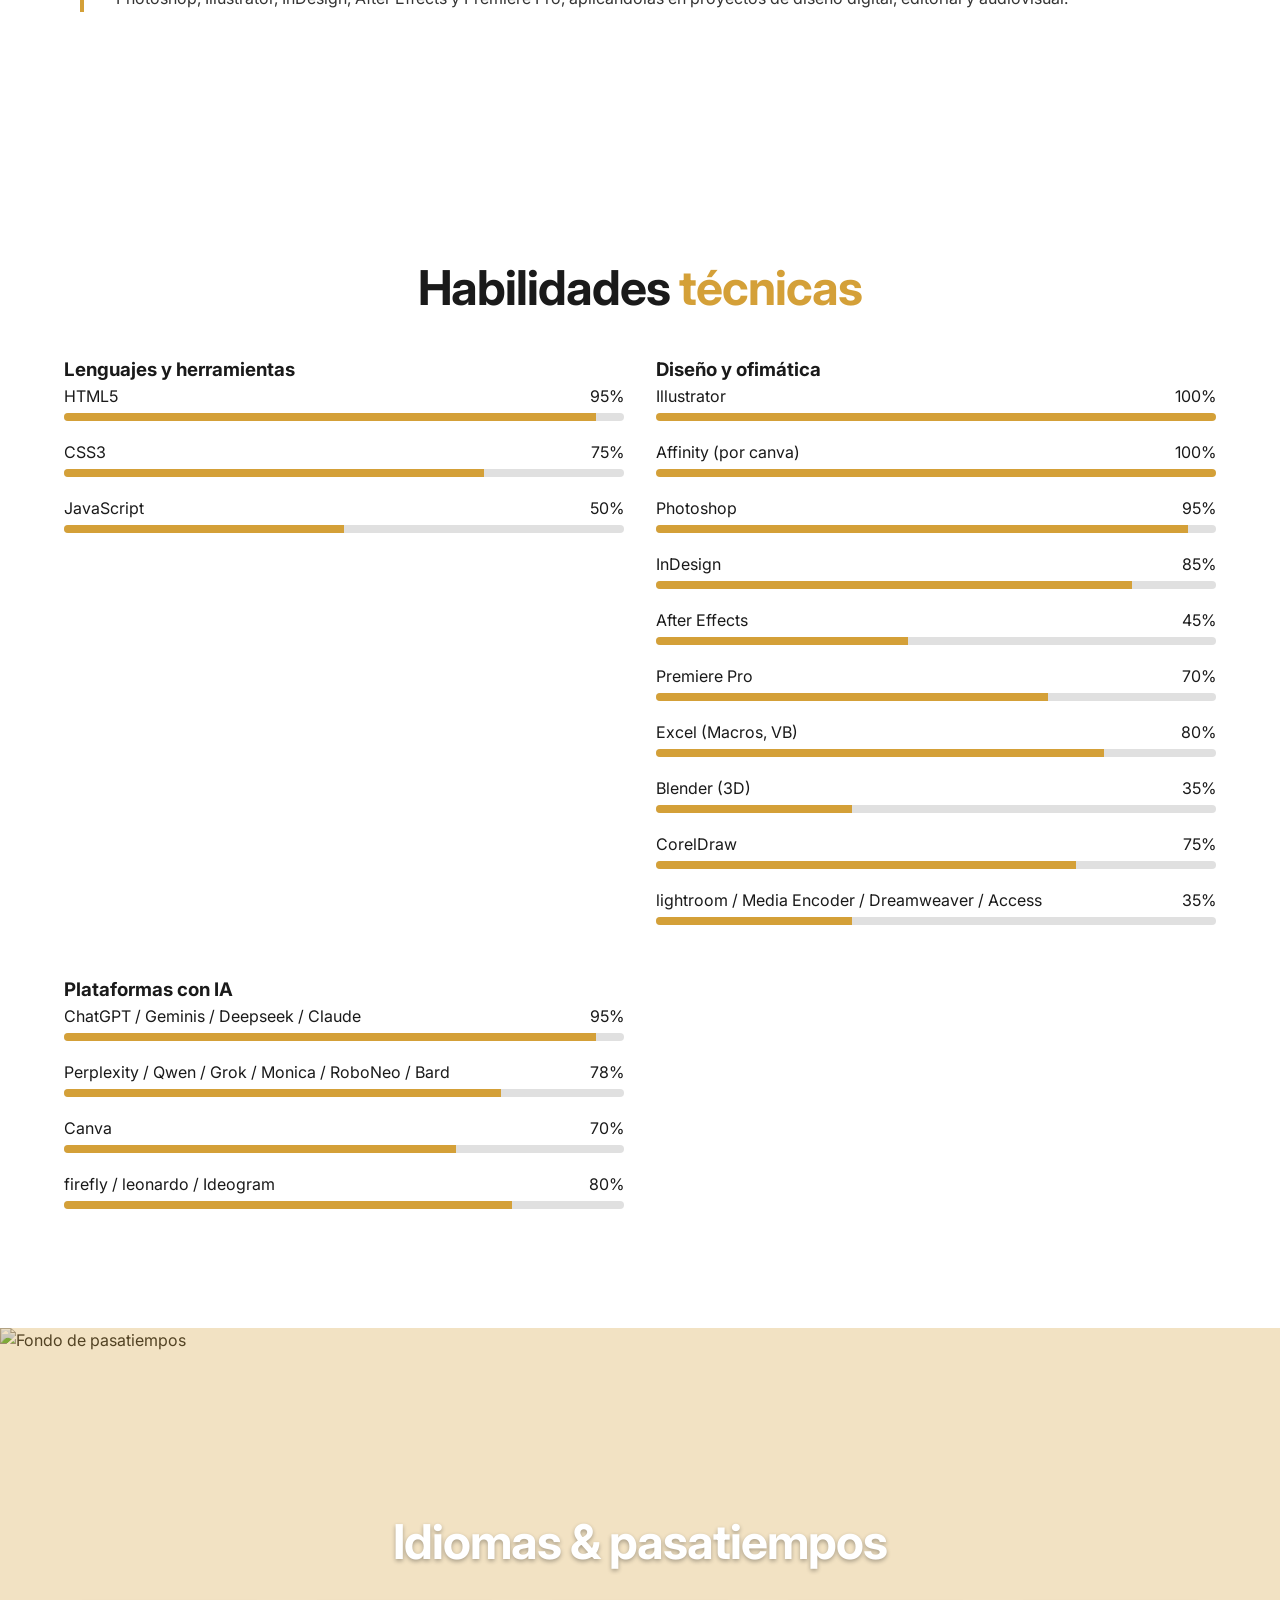
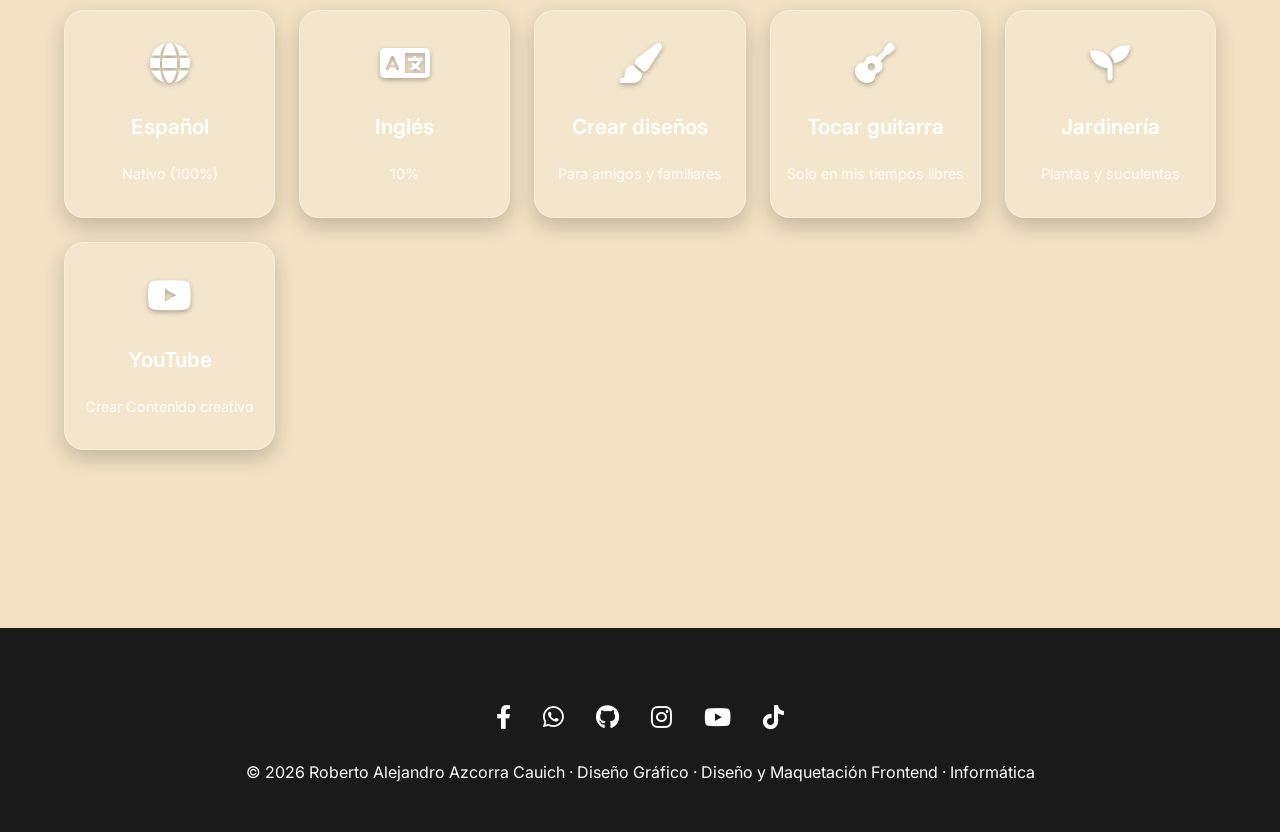
==== commit 0368c548: "g" ====
--- a/index.html
+++ b/index.html
@@ -301,9 +301,19 @@
     <h2 class="section-title reveal">Experiencia <span>profesional</span></h2>
     <div class="timeline">
       <div class="timeline-item reveal">
-        <h3>Agencia Atomic Boost</h3>
-        <h4>Diseñador gráfico · Ene 2024 - May 2024</h4>
-        <p>Diseño de logotipos, identidad corporativa, brochures y materiales de branding. Enfoque en comunicación visual efectiva.</p>
+        <h3>Empresa TECNO</h3>
+        <h4>Prácticas · Ene 2019 - Mar 2019</h4>
+        <p>Apoyo en mantenimiento de sistemas.</p>
+      </div>
+      <div class="timeline-item reveal">
+        <h3>Comercializadora Almacenes García</h3>
+        <h4>Auxiliar de Sistemas / Vendedor · Mar 2019 - Ene 2023</h4>
+        <p>Atención al cliente, mantenimiento de equipos, automatización Excel, soporte técnico.</p>
+      </div>
+      <div class="timeline-item reveal">
+        <h3>Freelance</h3>
+        <h4>Diseñador Gráfico · Mar 2020 - Sep 2023</h4>
+        <p>Más de 6 años realizando proyectos de diseño por cuenta propia, aprendiendo y mejorando continuamente habilidades.</p>
       </div>
       <div class="timeline-item reveal">
         <h3>Corporativo Black MetaDryve</h3>
@@ -311,20 +321,11 @@
         <p>Desarrollo de servicios de Realidad Aumentada, modelado 3D con Blender, vectorizado de logos, nociones de CRM y Wizard.</p>
       </div>
       <div class="timeline-item reveal">
-        <h3>Freelance</h3>
-        <h4>Diseñador Gráfico · Mar 2020 - Sep 2023</h4>
-        <p>Más de 6 años realizando proyectos de diseño por cuenta propia, aprendiendo y mejorando continuamente habilidades.</p>
-      </div>
-      <div class="timeline-item reveal">
-        <h3>Comercializadora Almacenes García</h3>
-        <h4>Auxiliar de Sistemas / Vendedor · Mar 2019 - Ene 2023</h4>
-        <p>Atención al cliente, mantenimiento de equipos, automatización Excel, soporte técnico.</p>
-      </div>
-      <div class="timeline-item reveal">
-        <h3>Empresa TECNO</h3>
-        <h4>Prácticas · Ene 2019 - Mar 2019</h4>
-        <p>Apoyo en mantenimiento de sistemas.</p>
-      </div>
+        <h3>Agencia Atomic Boost</h3>
+        <h4>Diseñador gráfico · Abr 2024 - Actualidad</h4>
+        <p>Diseño de logotipos, identidad corporativa, brochures y materiales de branding. Enfoque en comunicación visual efectiva.</p>
+      </div>
+      
     </div>
   </section>
 
@@ -333,30 +334,32 @@
     <h2 class="section-title reveal">Formación <span>académica</span></h2>
     <div class="timeline-education">
       <div class="timeline-item-education reveal">
+        <h3>Preparatoria COBAY Santa Rosa</h3>
+        <h4>Capacitación en Informática · 2015-2018</h4>
+        <p>Durante la preparatoria cursé una capacitación en informática, donde obtuve un certificado en el manejo de procesadores de texto digitales y adquirí conocimientos en diseño gráfico utilizando CorelDRAW.</p>
+      </div>
+      <div class="timeline-item-education reveal">
         <h3>Lic. Informática y Sistemas de Seguridad</h3>
         <h4>Centro Universitario Felipe Carrillo Puerto · 2018-2021</h4>
-        <p>Formación integral en seguridad informática, desarrollo de software y administración de sistemas.</p>
+        <p>Durante mis estudios universitarios adquirí conocimientos en bases de datos con MySQL y SQL Server, programación, desarrollo de sitios web y aplicaciones móviles, así como conceptos de seguridad informática, servidores y virtualización.</p>
+      <div class="timeline-item-education reveal">
+        <h3>Excel Básico-Intermedio (Macros, VBA)</h3>
+        <h4>Udemy · 2022-2023</h4>
+        <p>Creación de fórmulas dinámicas en Excel utilizando funciones como SI, BUSCARV, ÍNDICE y COINCIDIR. También adquirí conocimientos básicos de programación con Visual Basic y el uso de macros.</p>
+      </div>
+      </div>
+      <div class="timeline-item-education reveal">
+        <h3>Desarrollo Web Completo</h3>
+        <h4>Udemy · 2022-2023</h4>
+        <p>Completé una formación en desarrollo web donde estudié tecnologías como HTML, CSS, SASS, JavaScript, Fetch, PHP, POO, MVC y MySQL, con las que aprendí a desarrollar sitios web dinámicos, responsivos y conectados a bases de datos.</p>
       </div>
       <div class="timeline-item-education reveal">
         <h3>Especialidad en Diseño Gráfico Digital</h3>
         <h4>Computación del Golfo · 2023-2024</h4>
-        <p>Dominio de herramientas Adobe: Photoshop, Illustrator, InDesign, After Effects y Premiere Pro.</p>
-      </div>
-      <div class="timeline-item-education reveal">
-        <h3>Desarrollo Web Completo</h3>
-        <h4>Udemy · 2022-2023</h4>
-        <p>HTML, CSS, JavaScript, PHP, MySQL, POO, MVC. Desarrollo de sitios dinámicos y responsivos.</p>
-      </div>
-      <div class="timeline-item-education reveal">
-        <h3>Excel Básico-Intermedio (Macros, VBA)</h3>
-        <h4>Udemy · 2022-2023</h4>
-        <p>Automatización de tareas, fórmulas avanzadas, tablas dinámicas y programación Visual Basic.</p>
-      </div>
-      <div class="timeline-item-education reveal">
-        <h3>Preparatoria COBAY Santa Rosa</h3>
-        <h4>Capacitación en Informática · 2015-2018</h4>
-        <p>Certificación en procesadores de texto y diseño con CorelDraw. Inicios en el diseño gráfico.</p>
-      </div>
+        <p>Concluí mi especialidad en diseño gráfico, respaldada por un certificado en el manejo de la paquetería Adobe. Domino herramientas como Photoshop, Illustrator, InDesign, After Effects y Premiere Pro, aplicándolas en proyectos de diseño digital, editorial y audiovisual.
+</p>
+      </div>
+      
     </div>
   </section>
 
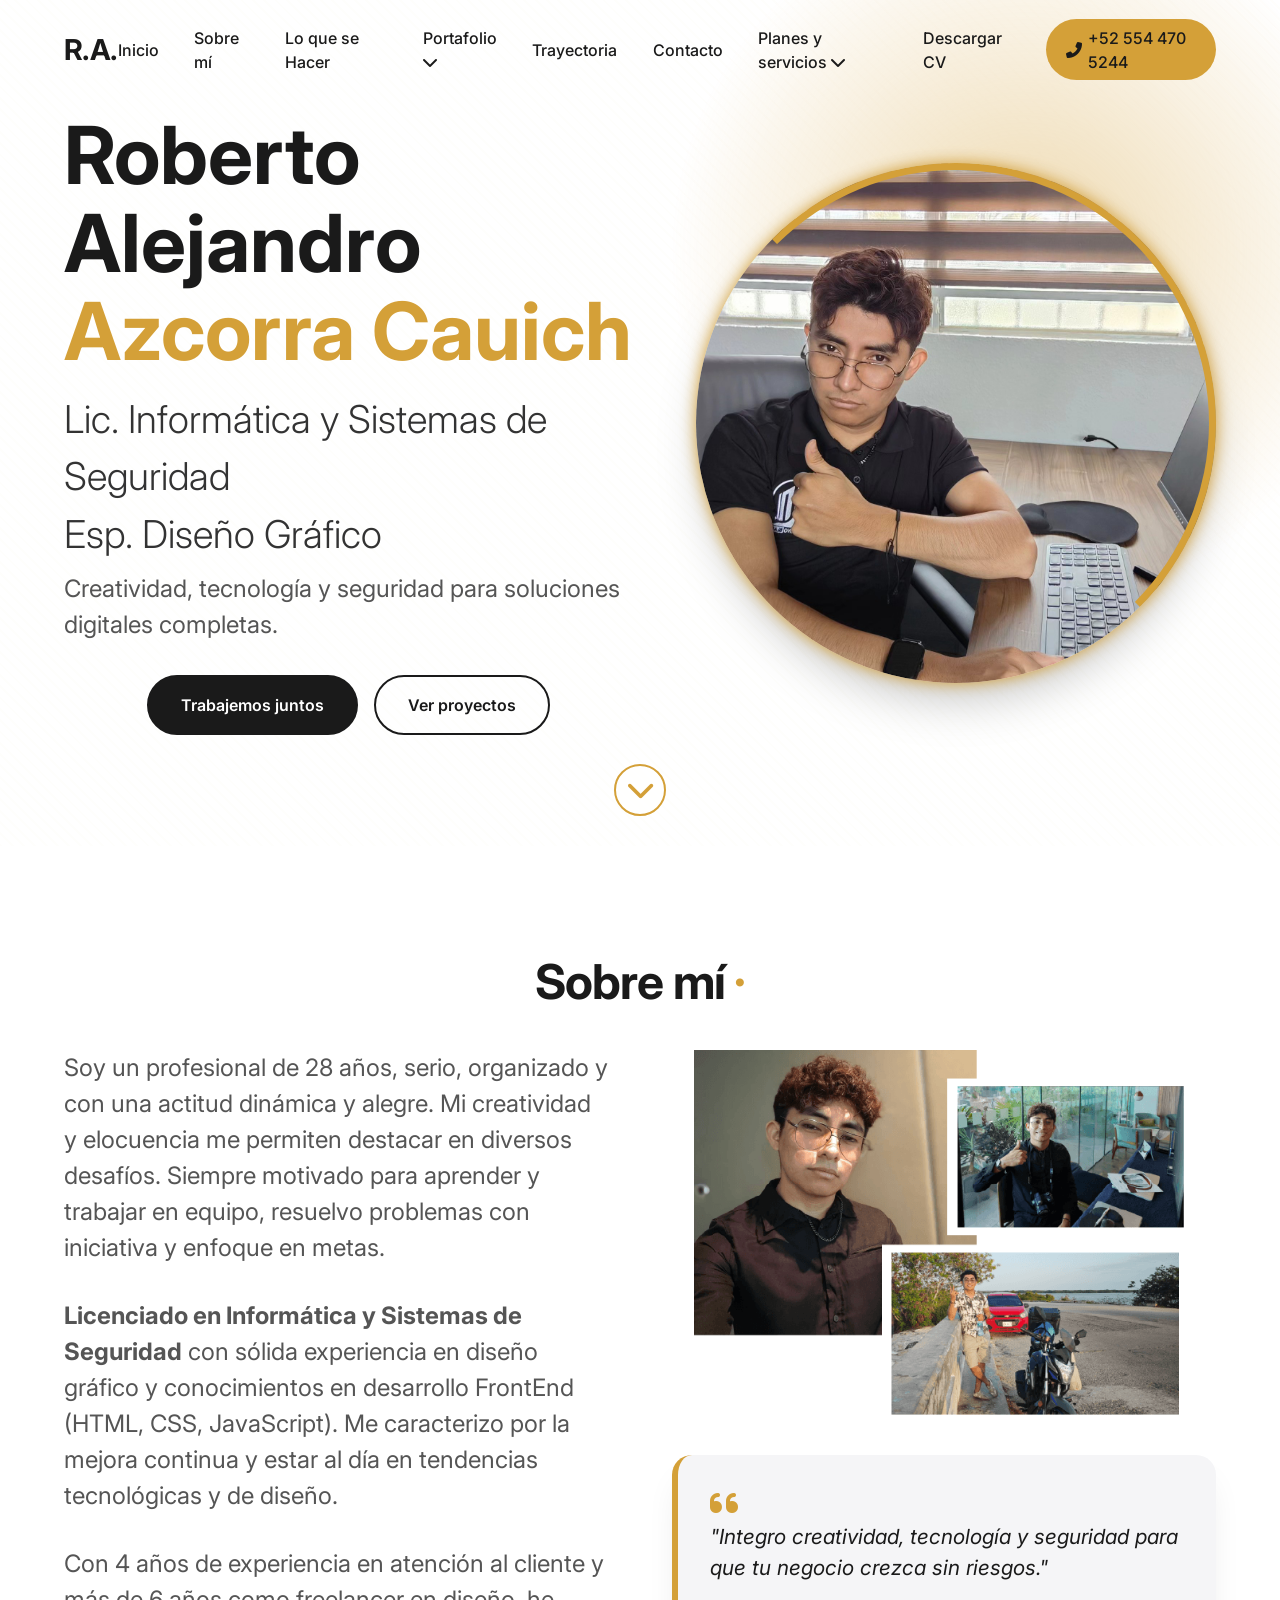
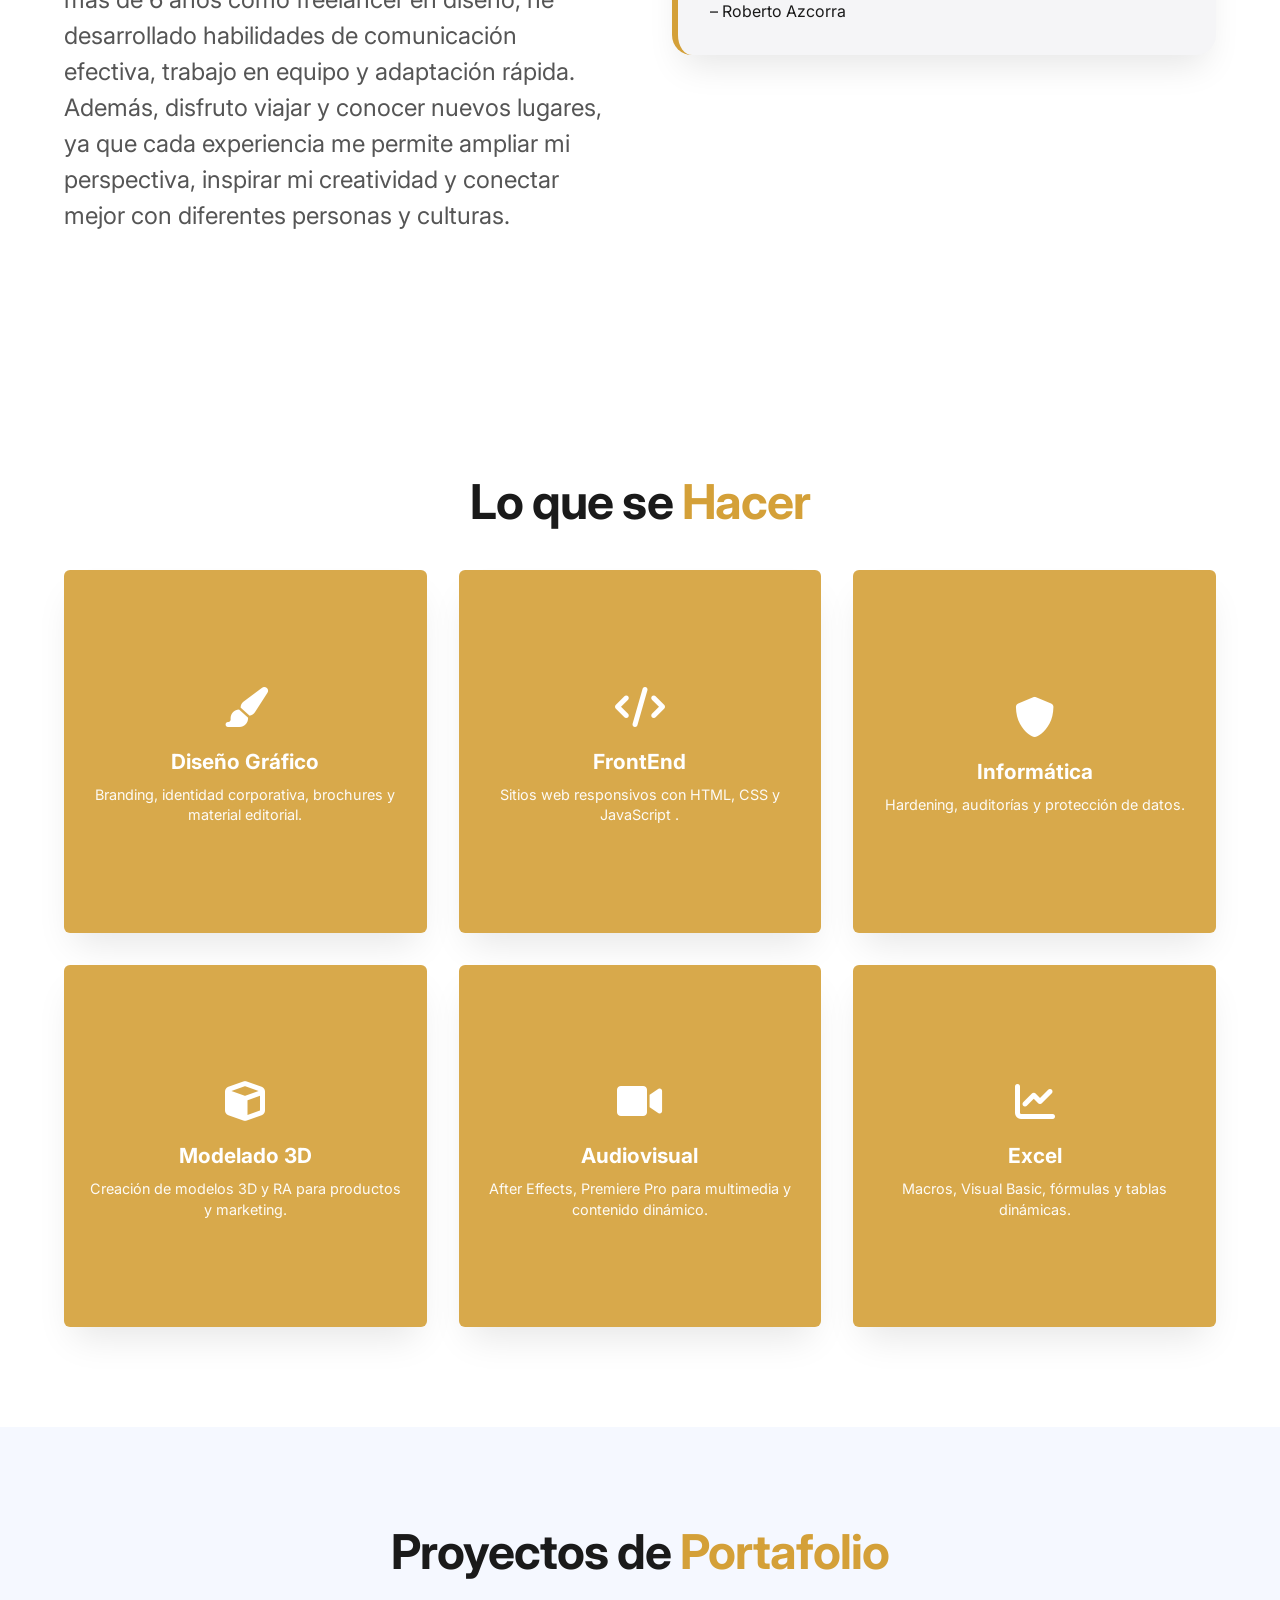
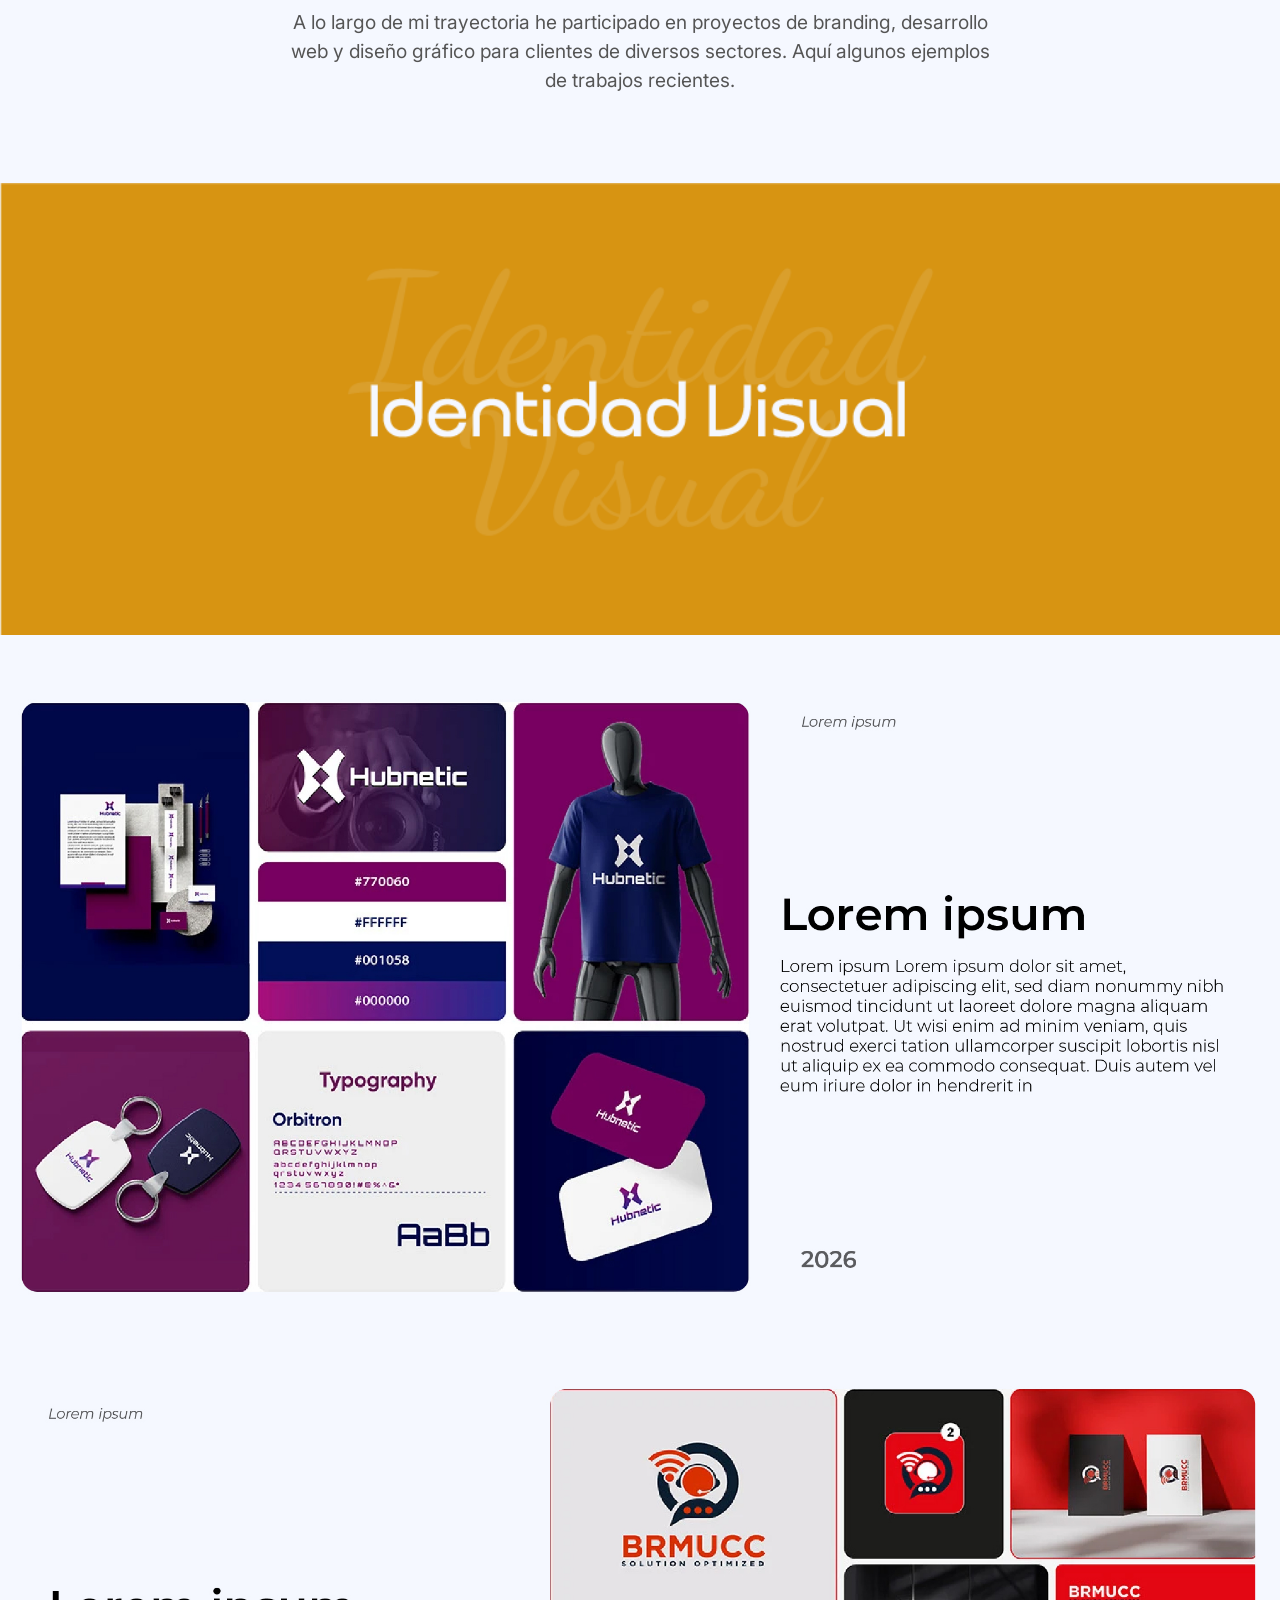
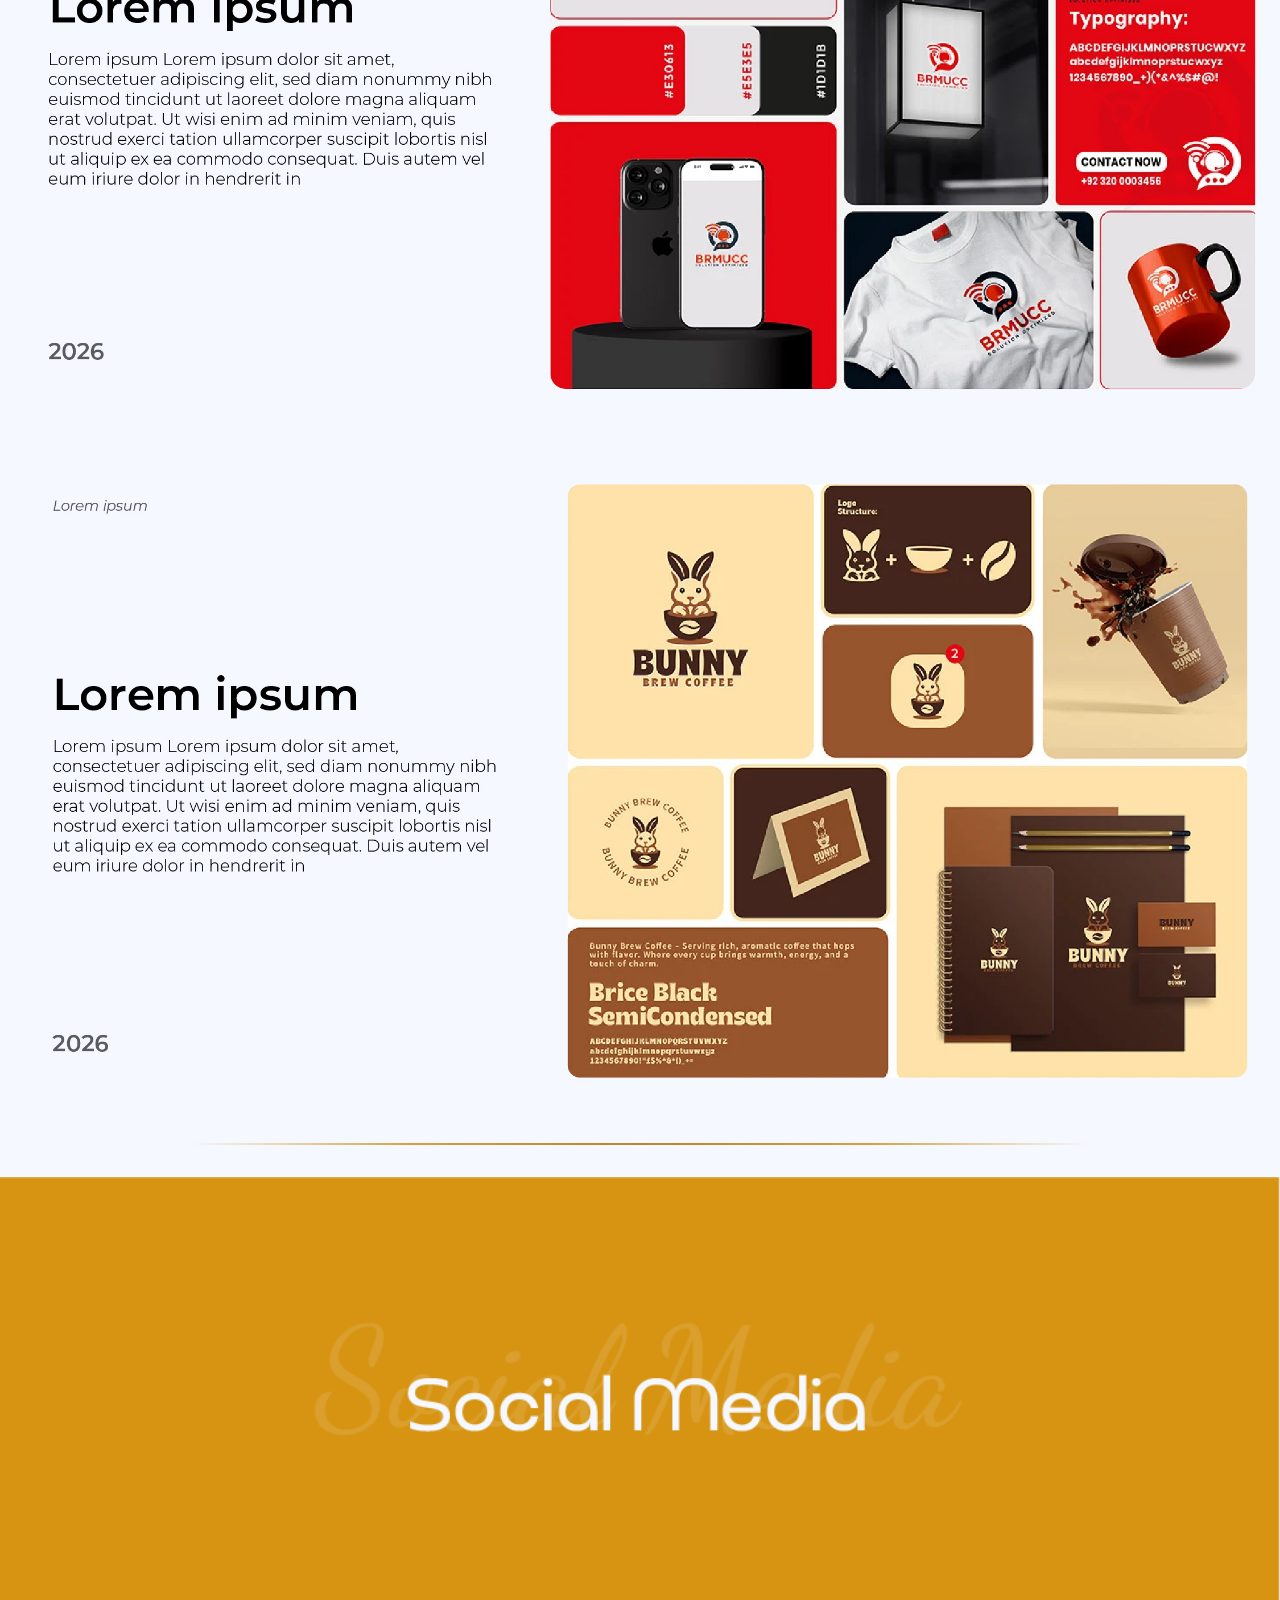
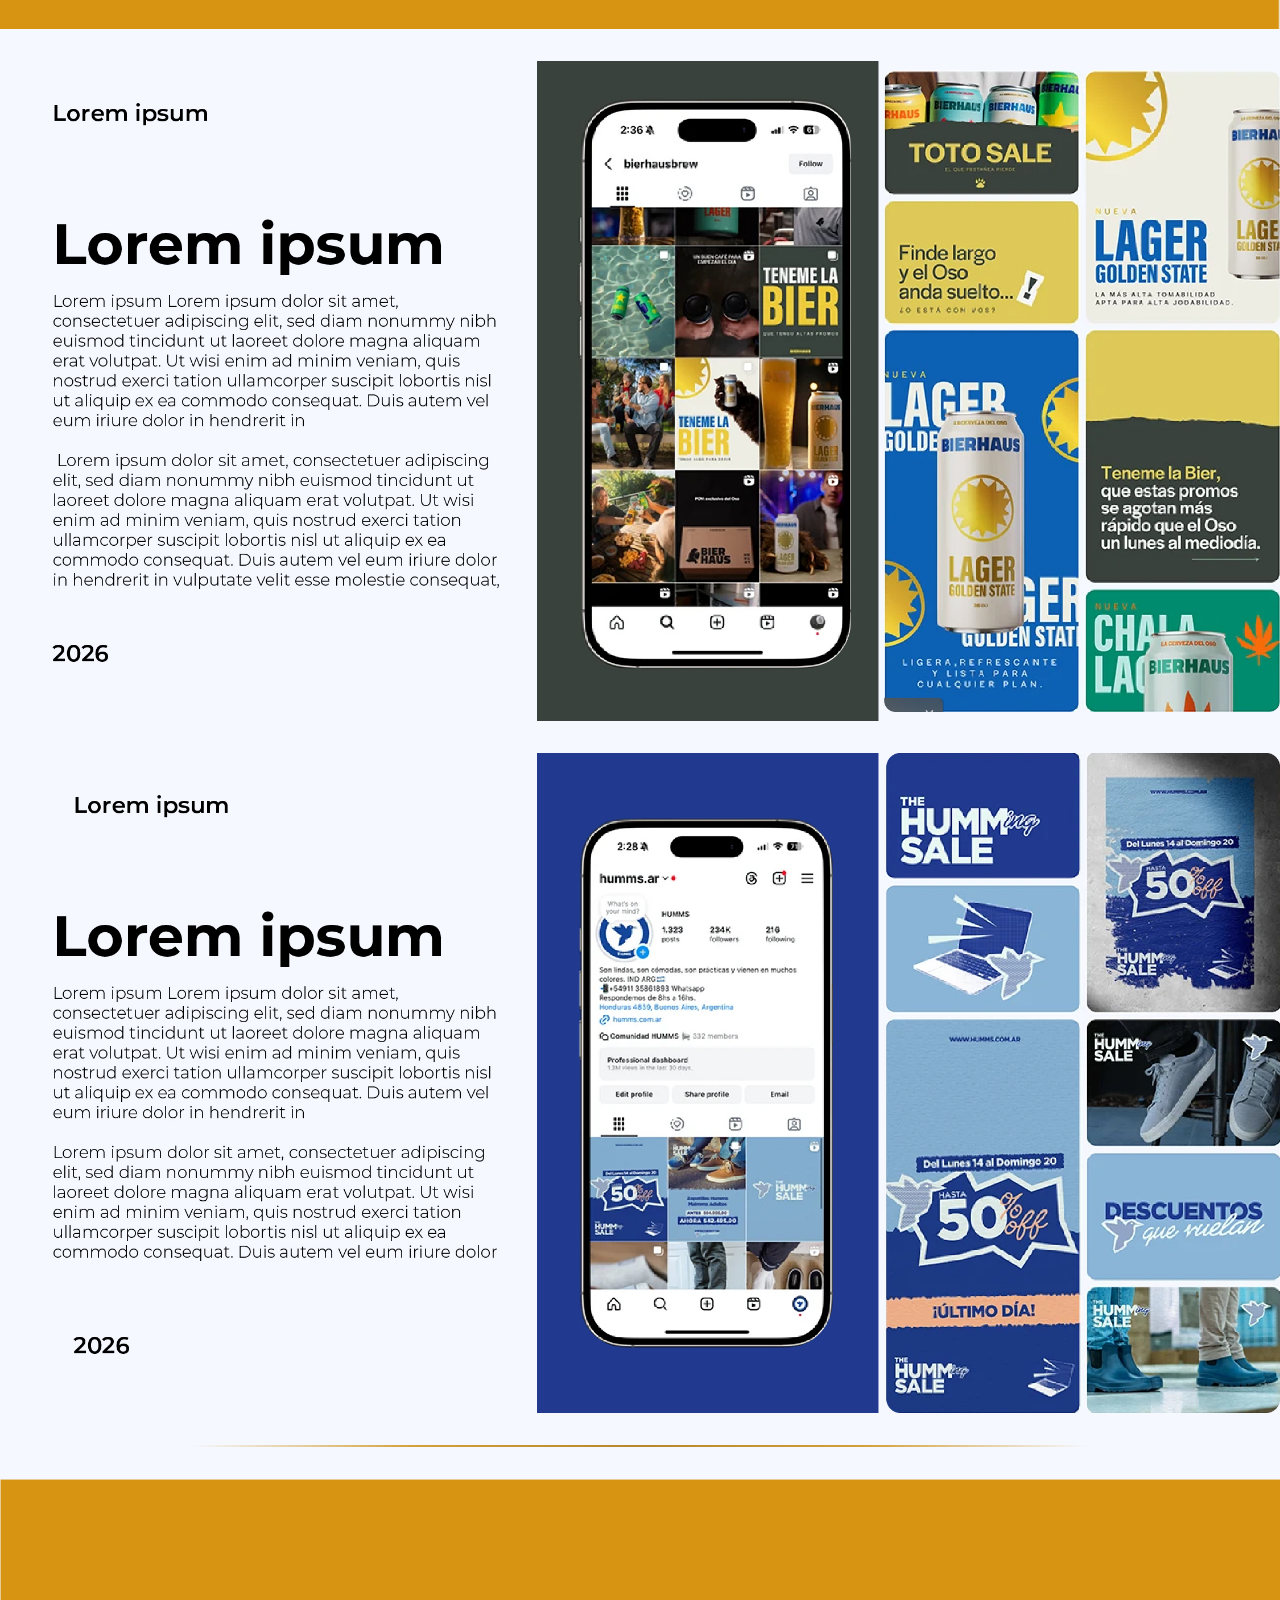
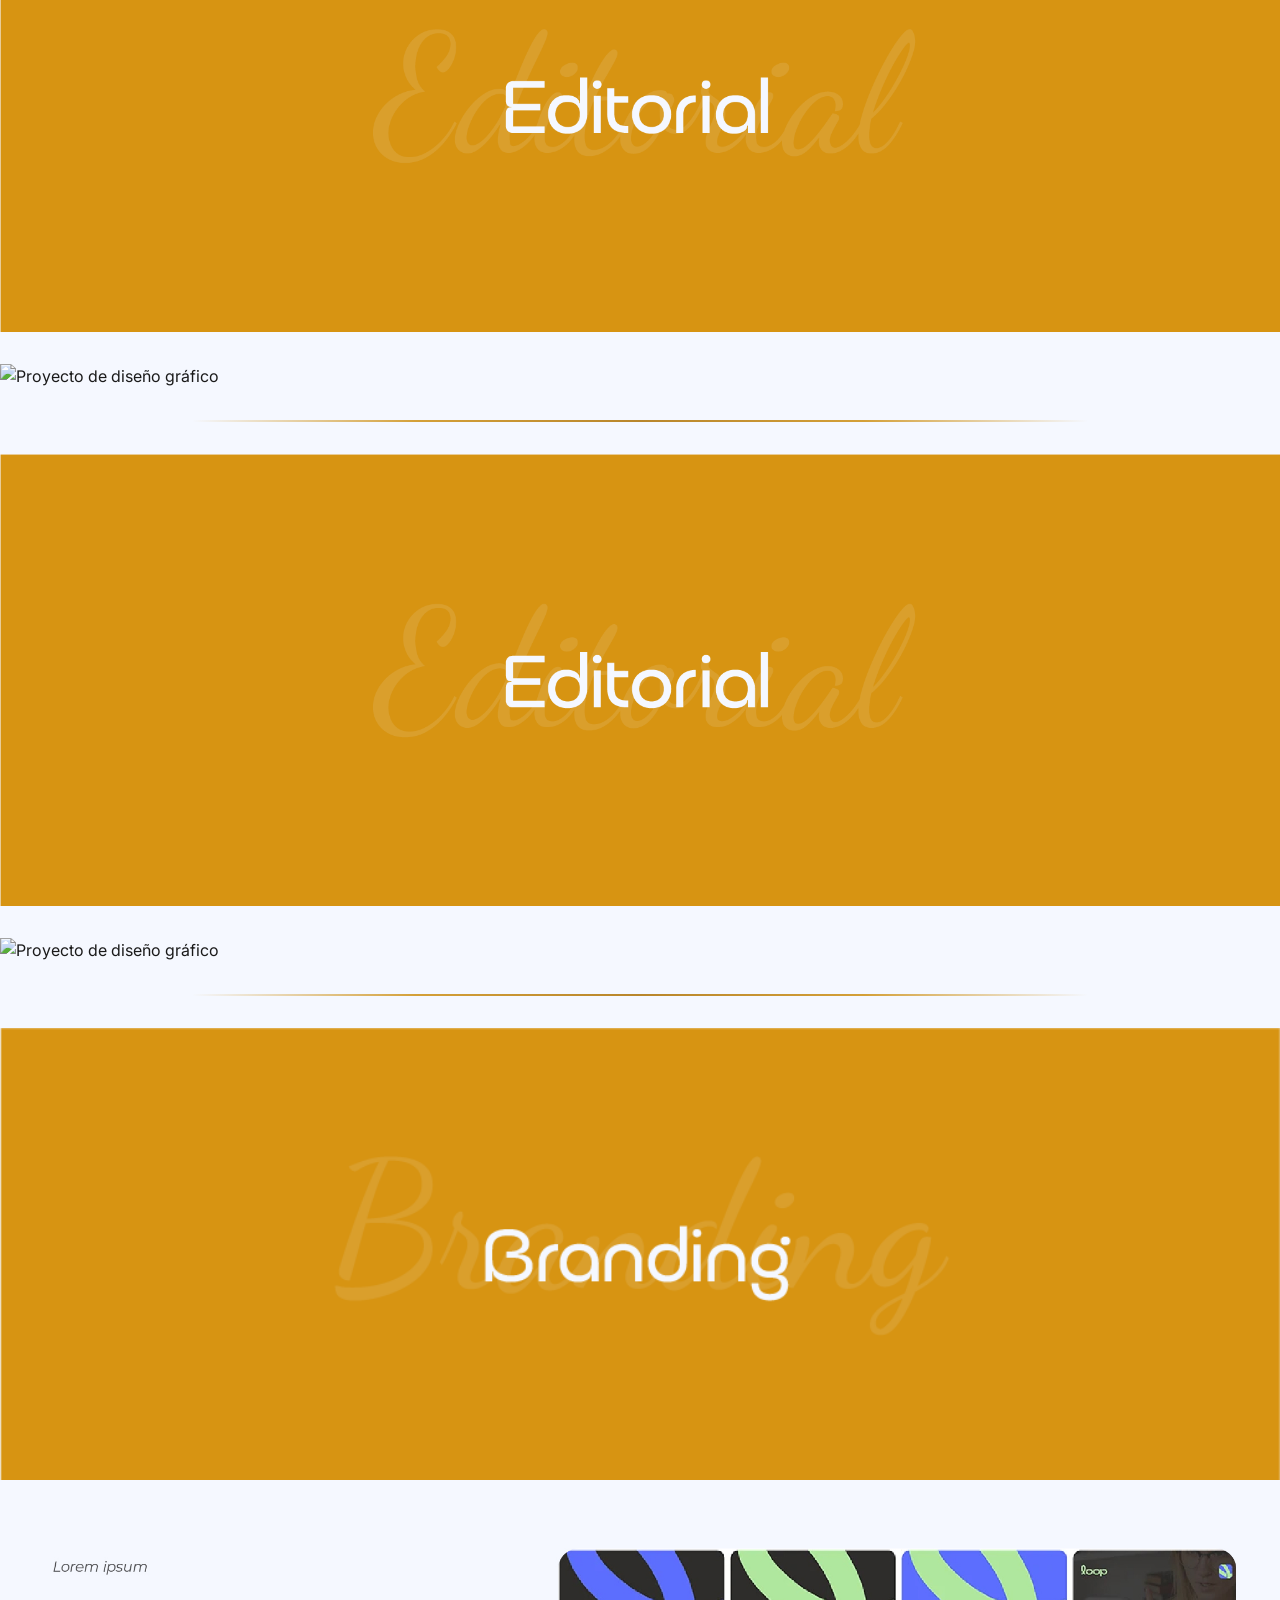
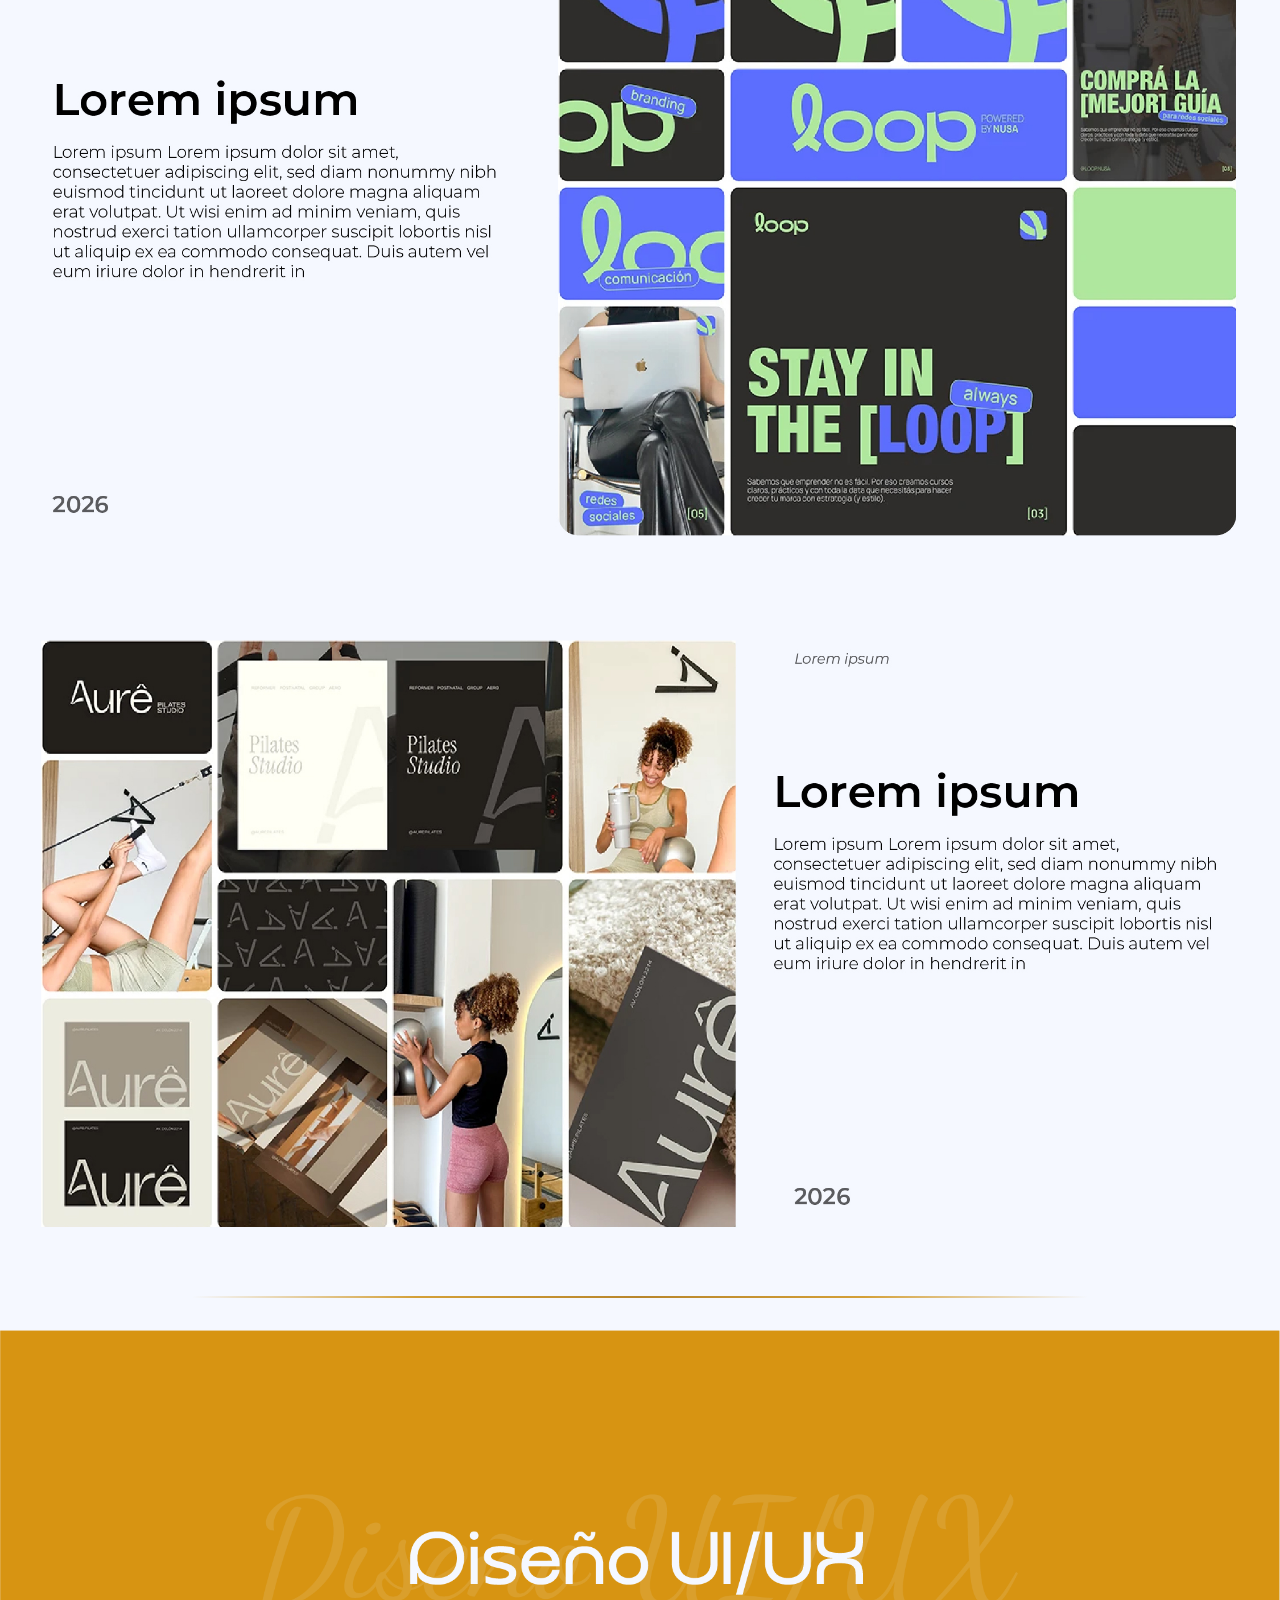
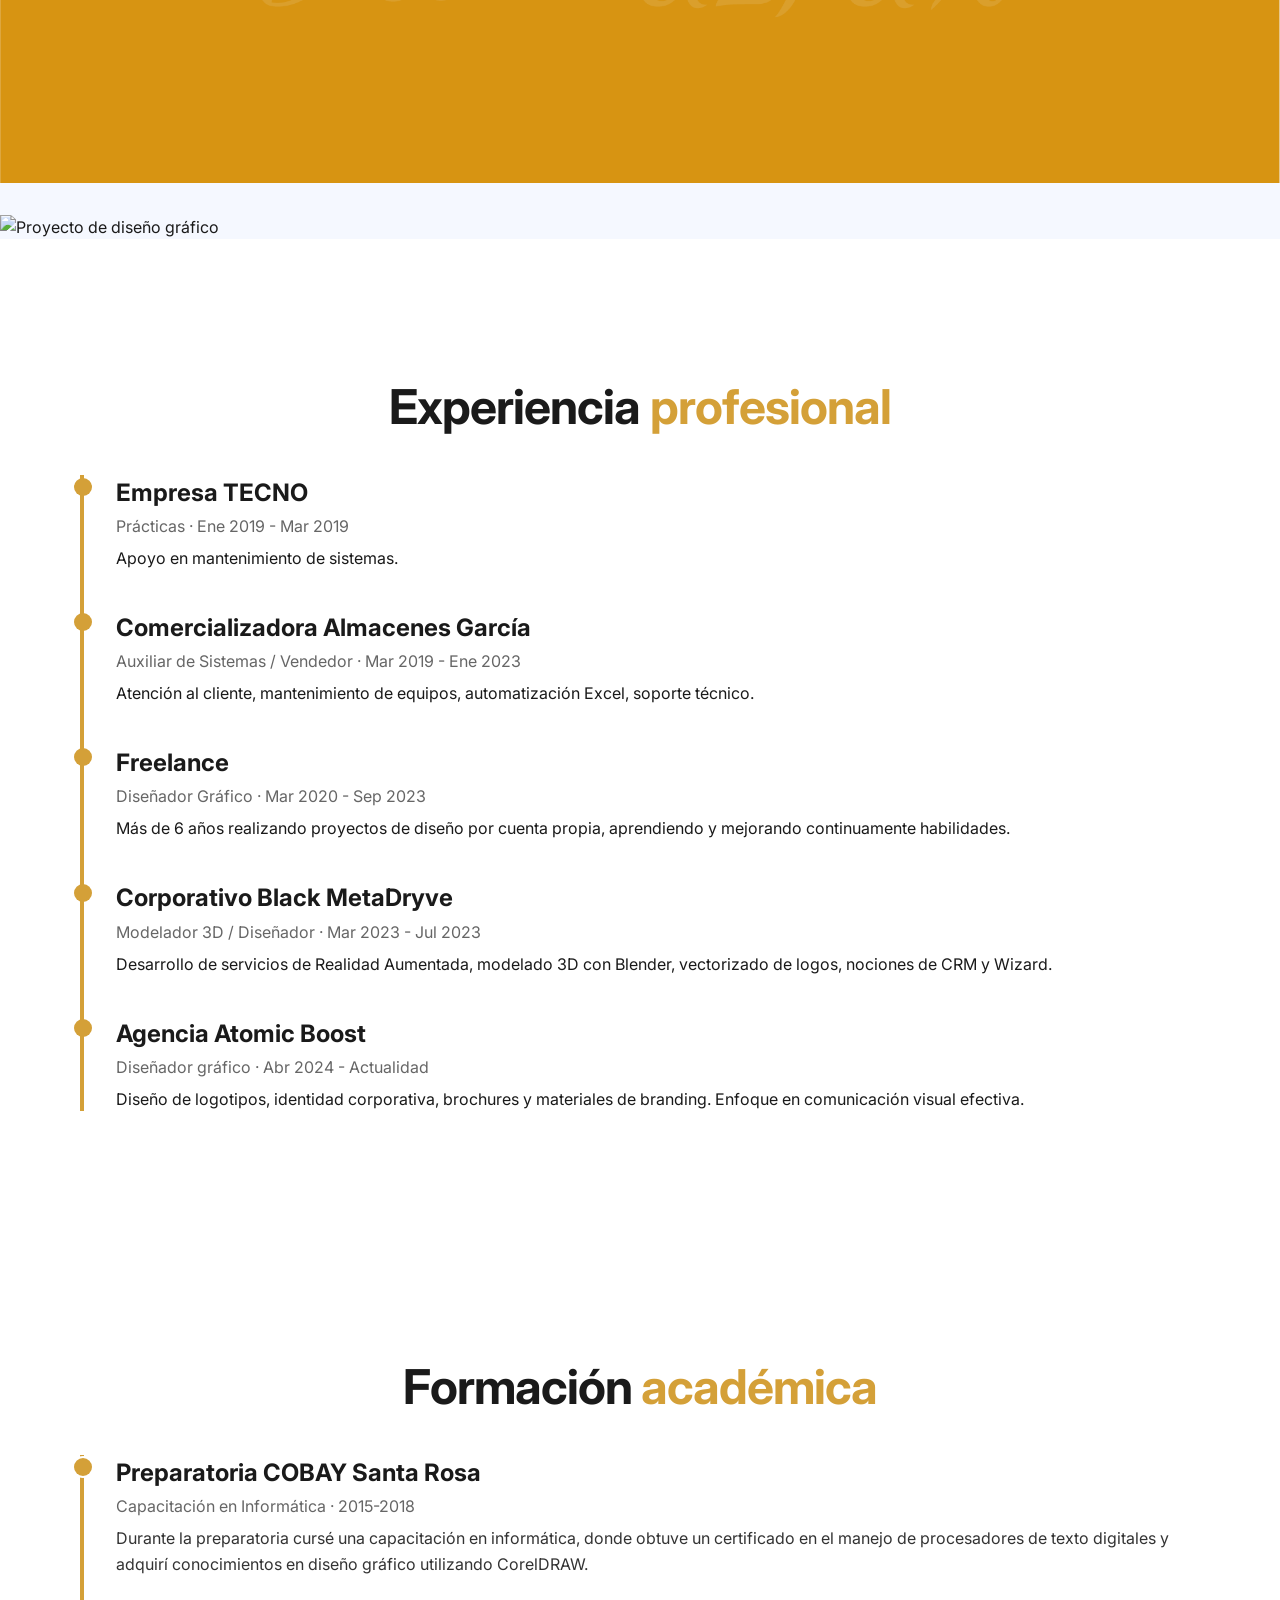
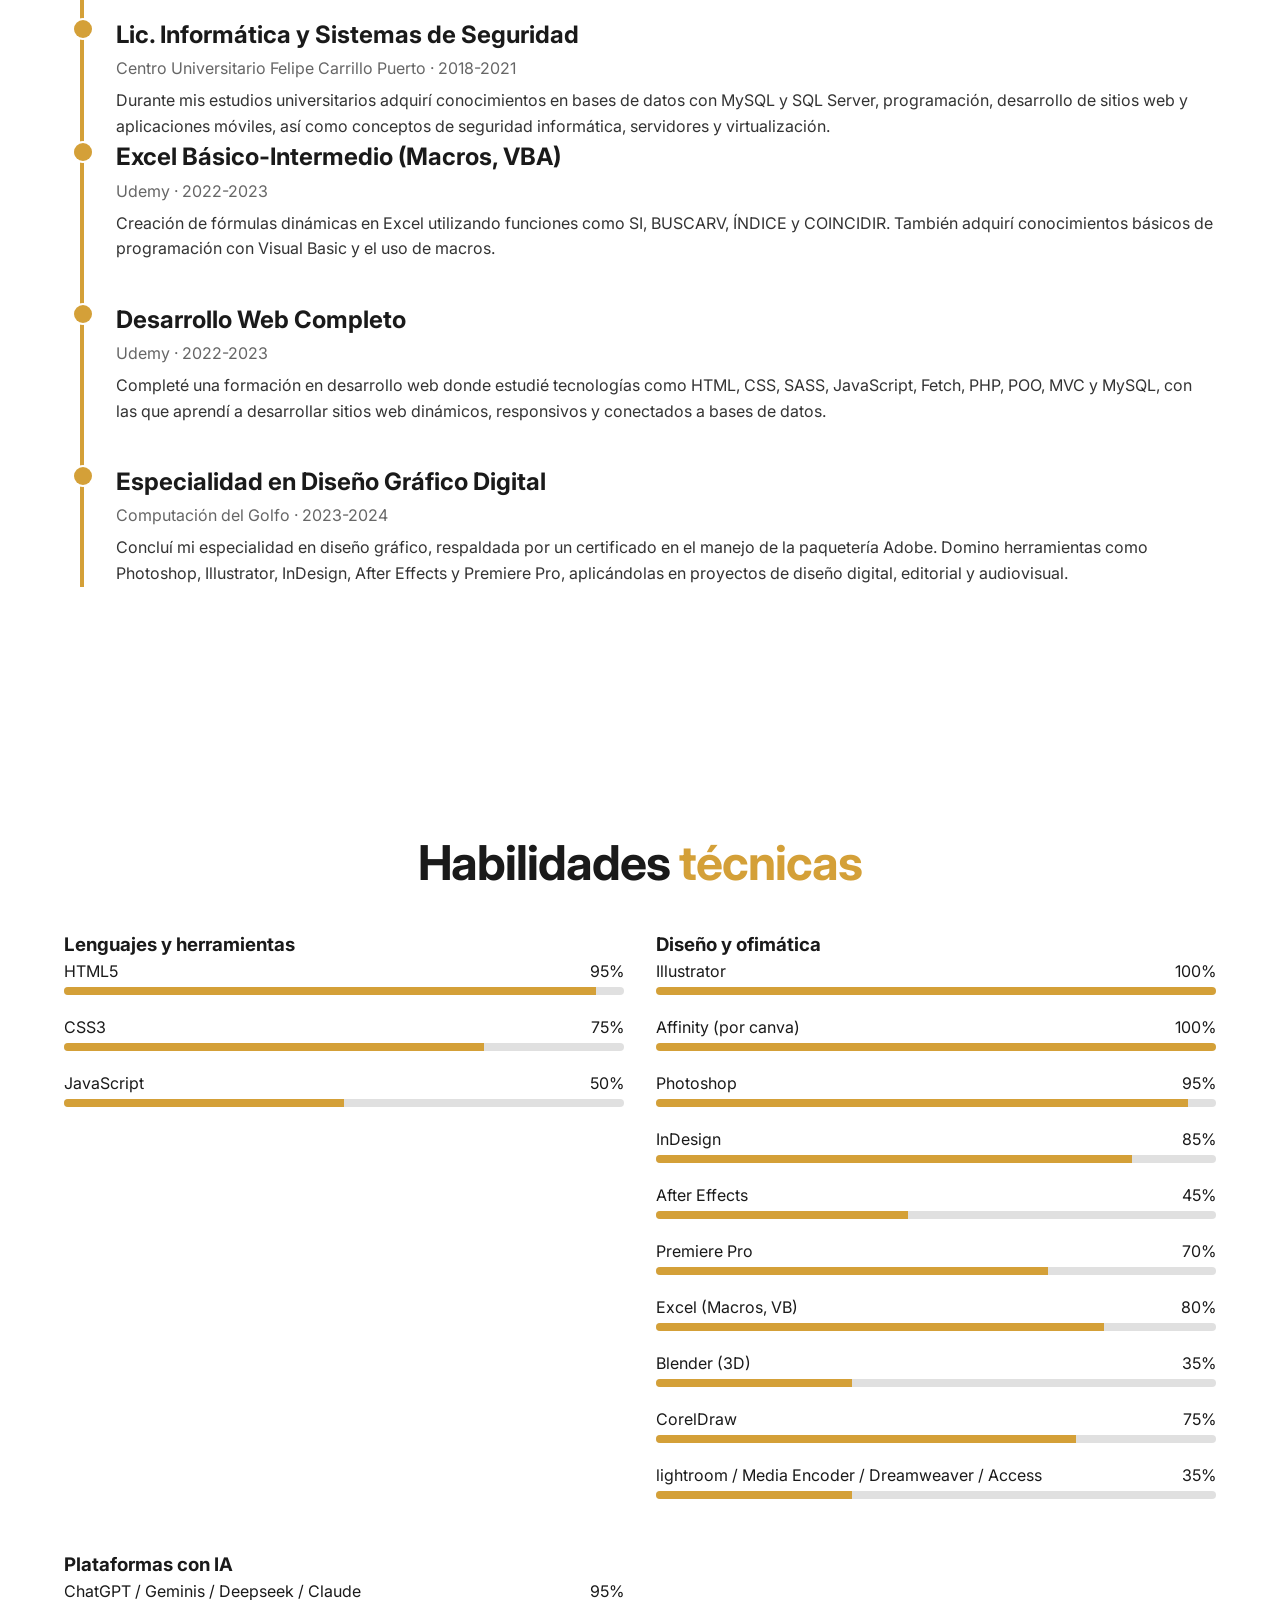
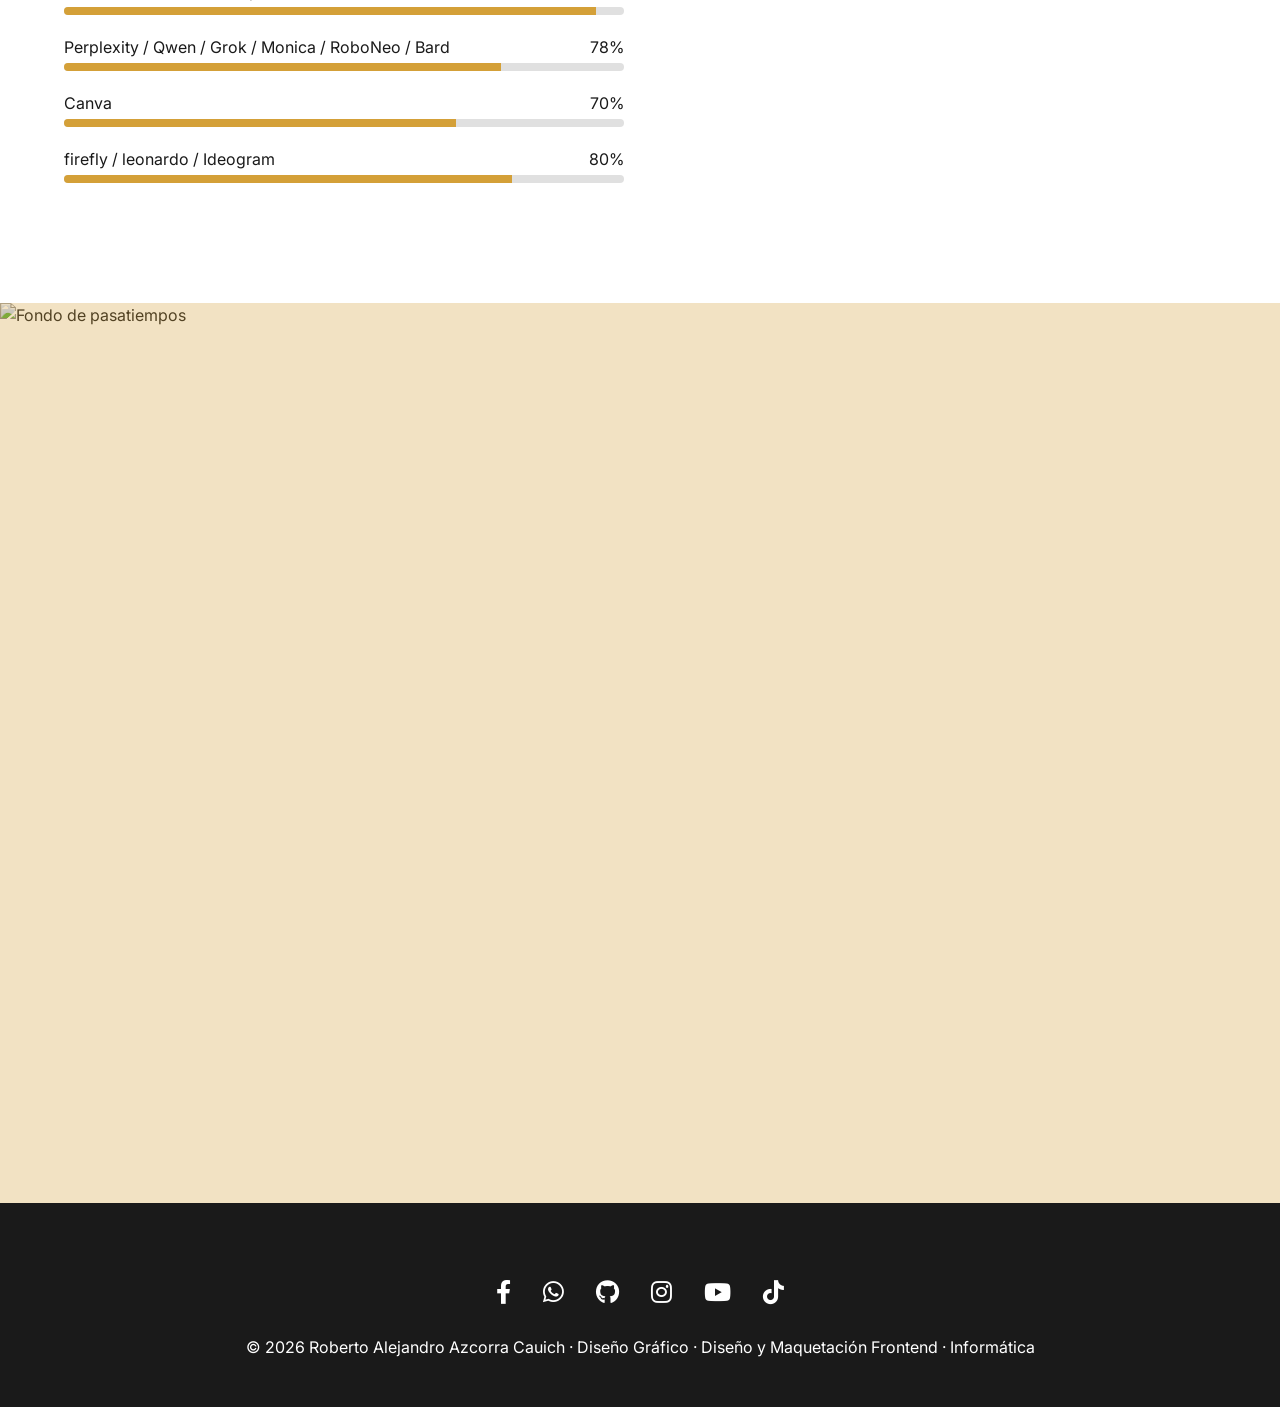
==== commit ba082ed3: "Nueva seccion "Diseño Web" se agrego tanto como seccion y en el nav "diseño web" sin informacion ni " ====
--- a/index.html
+++ b/index.html
@@ -41,6 +41,7 @@
       <ul class="dropdown-content">
         <li><a href="index.html#identidad">Identidad Visual</a></li>
         <li><a href="index.html#Media">Media Social</a></li>
+        <li><a href="index.html#web">Diseño Web</a></li>
         <li><a href="index.html#editorial">Editorial</a></li>
         <li><a href="index.html#branding">Branding</a></li>
         <li><a href="index.html#diseño">Diseño UI/UX</a></li>
@@ -251,7 +252,20 @@
     <img src="https://images.unsplash.com/photo-1467232004584-a241de8bcf5d?q=80&w=1920&auto=format&fit=crop" alt="Proyecto de desarrollo web" loading="lazy">
   </picture>
   <hr>
-  
+
+    <!-- diseño web (título como imagen) -->
+  <picture class="full-width-img reveal" id="web">
+    <source media="(max-width: 768px)" srcset="imagenes/proyectos/editorial.png">
+    <source media="(min-width: 769px)" srcset="imagenes/proyectos/editorial2.png">
+    <img src="imagenes/proyectos/editorial.png" alt="Editorial" loading="lazy">
+  </picture>
+  <picture class="full-width-img">
+    <source media="(max-width: 768px)" srcset="https://images.unsplash.com/photo-1534670007418-fbb7f6cf32c3?q=80&w=688&auto=format&fit=crop&ixlib=rb-4.1.0&ixid=M3wxMjA3fDB8MHxwaG90by1wYWdlfHx8fGVufDB8fHx8fA%3D%3D">
+    <source media="(min-width: 769px)" srcset="https://images.unsplash.com/photo-1558655146-9f40138edfeb?q=80&w=1920&auto=format&fit=crop">
+    <img src="https://images.unsplash.com/photo-1558655146-9f40138edfeb?q=80&w=1920&auto=format&fit=crop" alt="Proyecto de diseño gráfico" loading="lazy">
+  </picture>
+  <hr>
+
   <!-- Editorial (título como imagen) -->
   <picture class="full-width-img reveal" id="editorial">
     <source media="(max-width: 768px)" srcset="imagenes/proyectos/editorial.png">
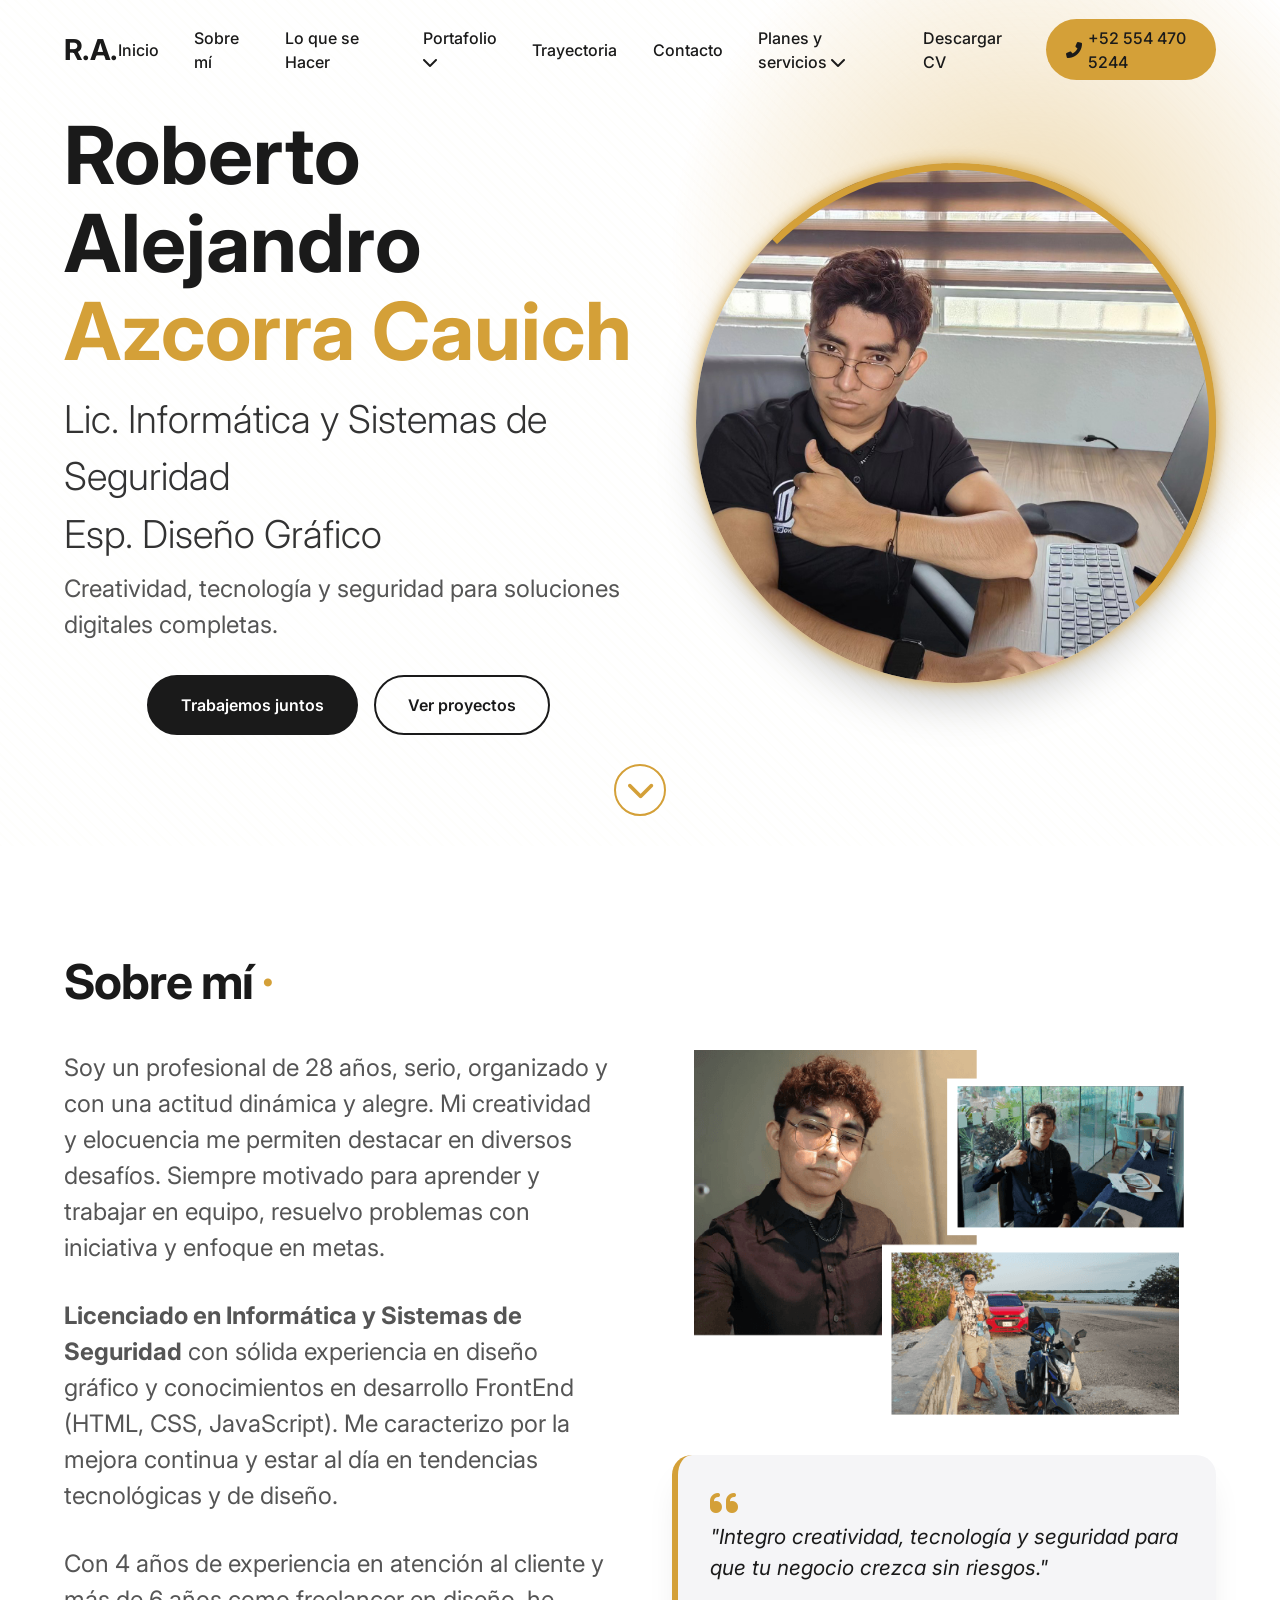
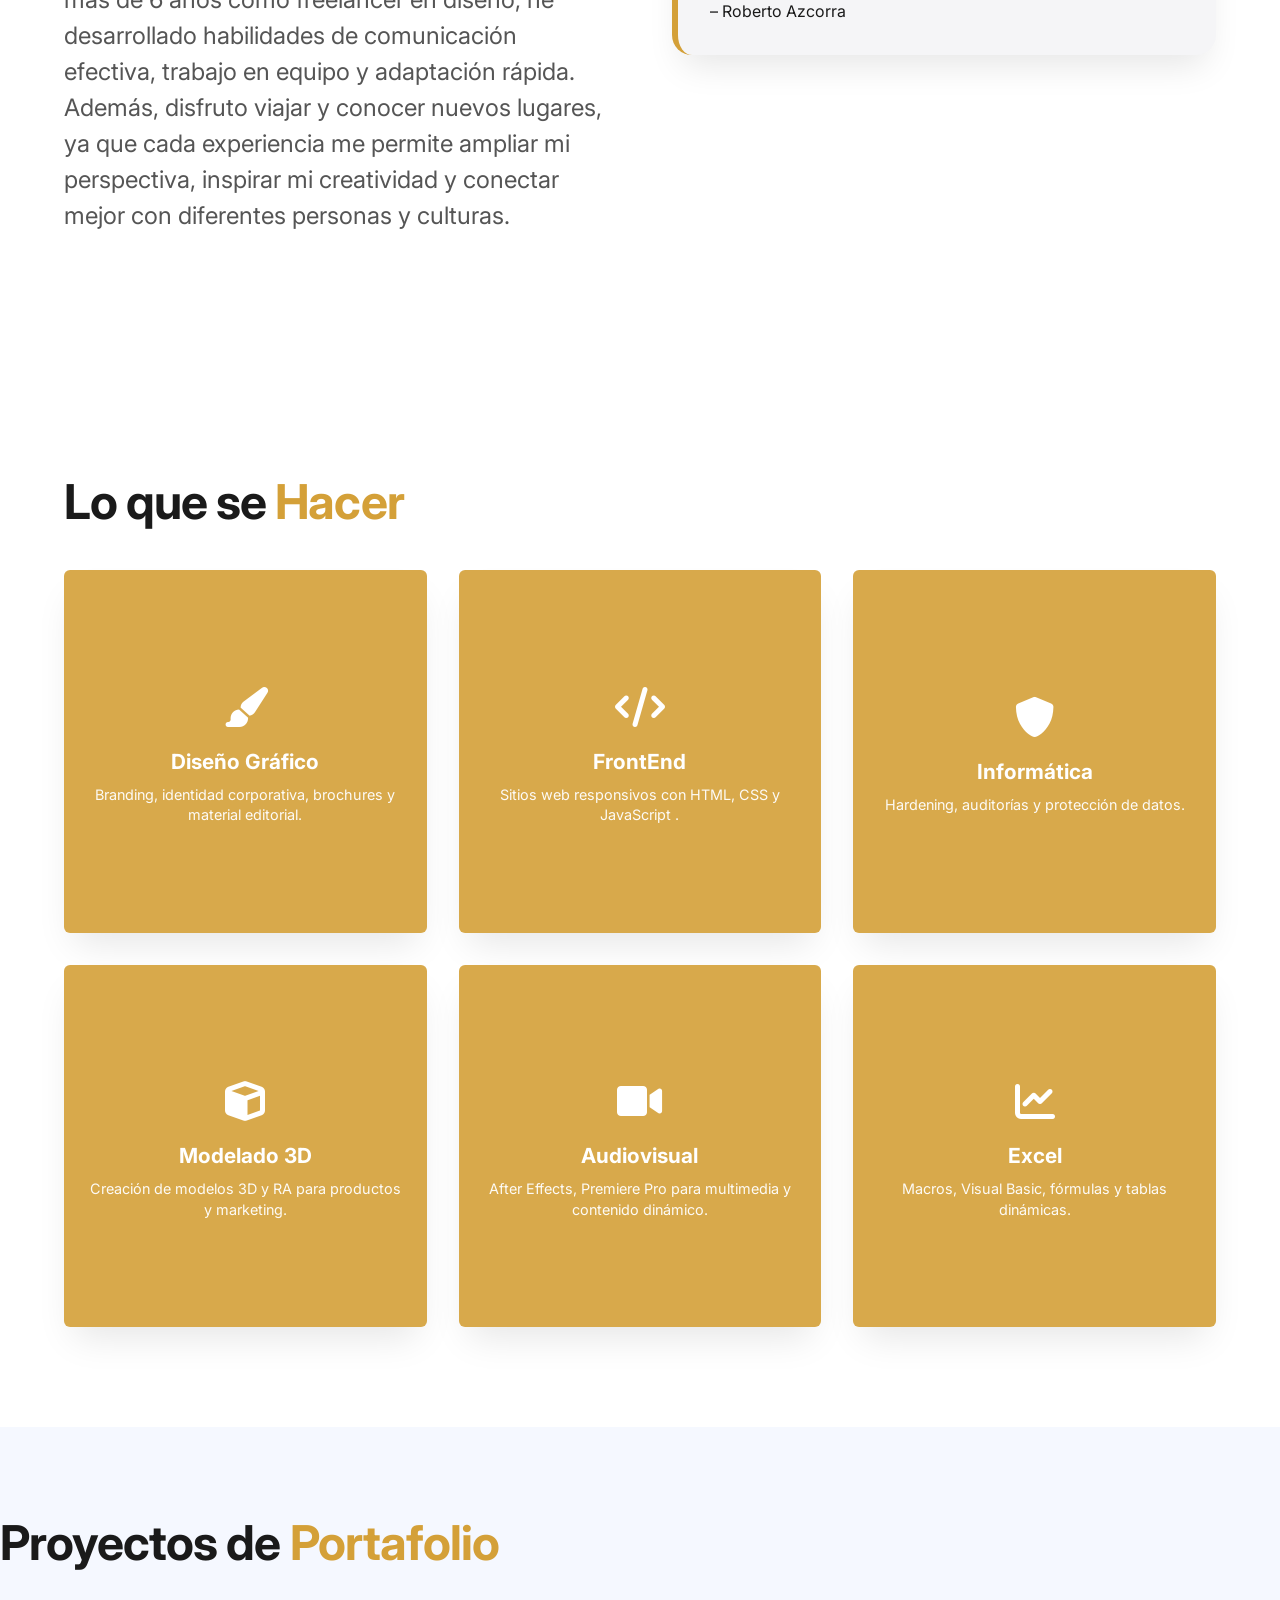
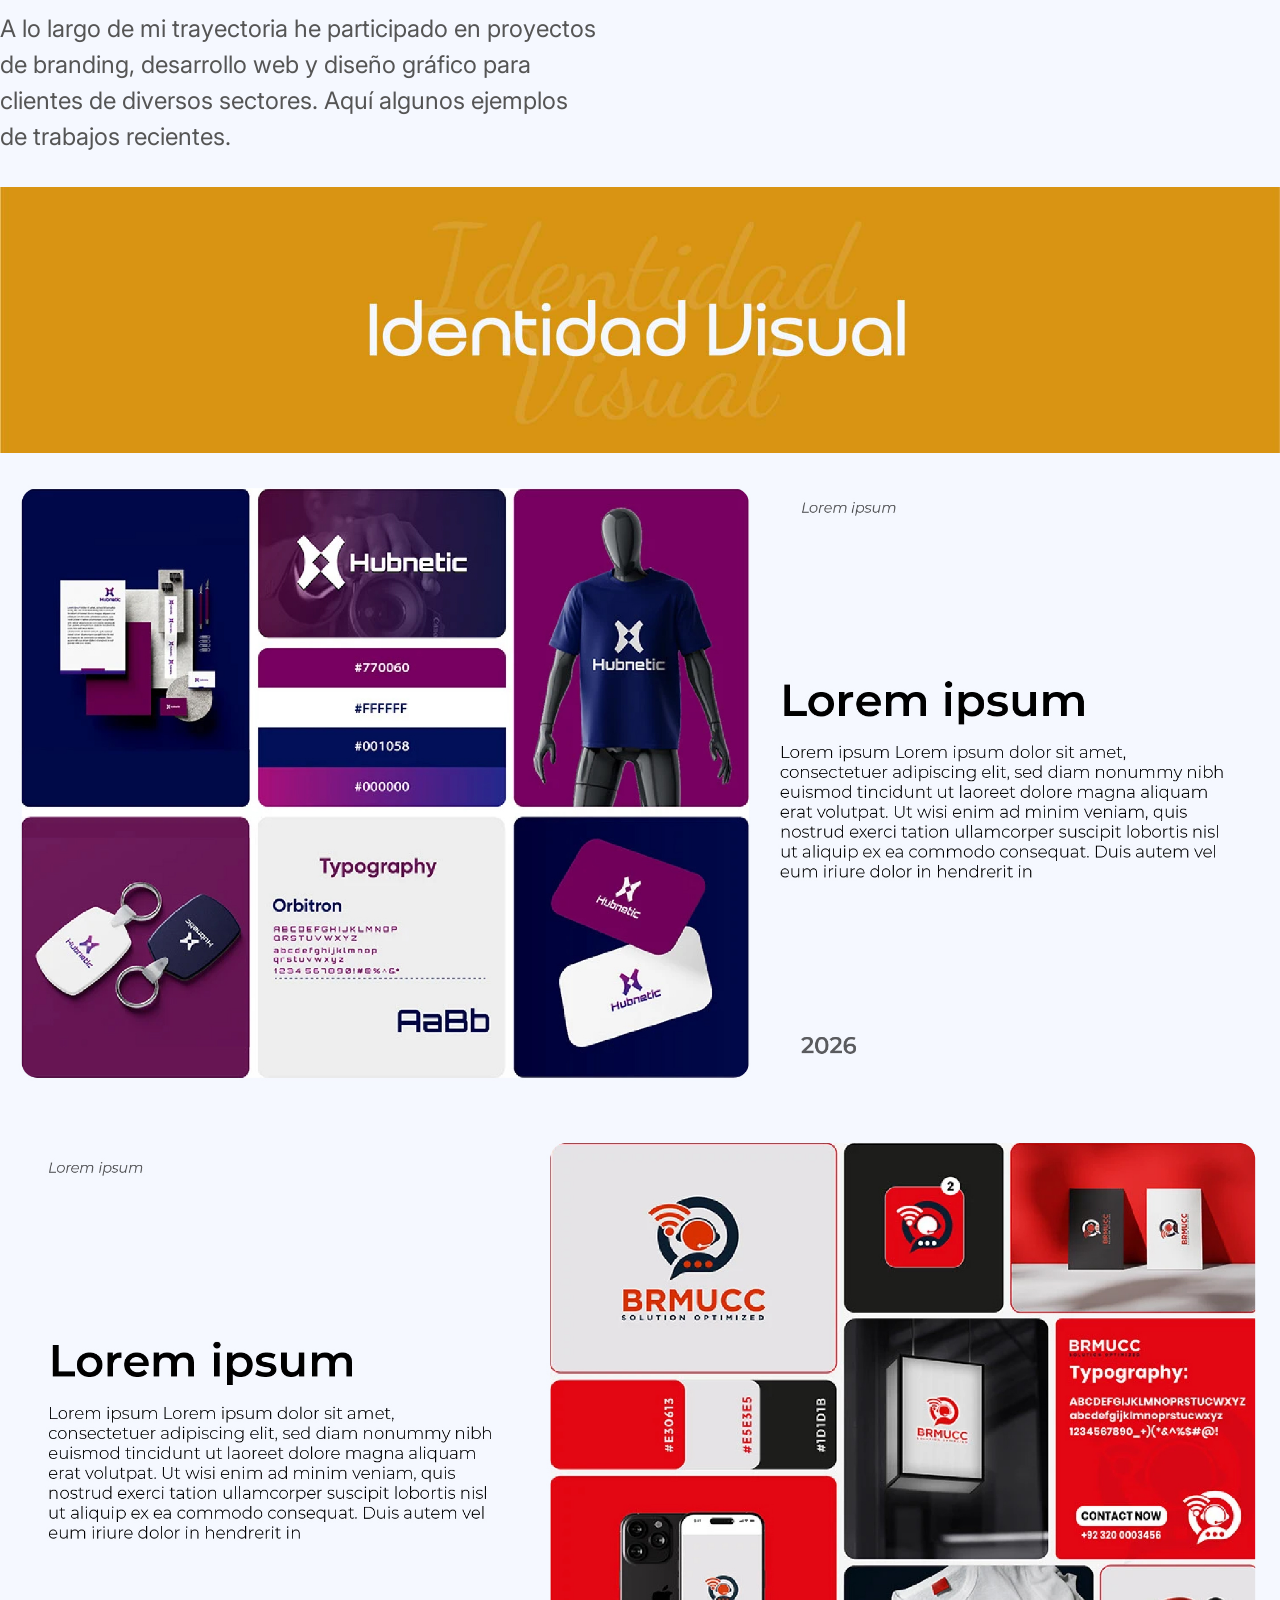
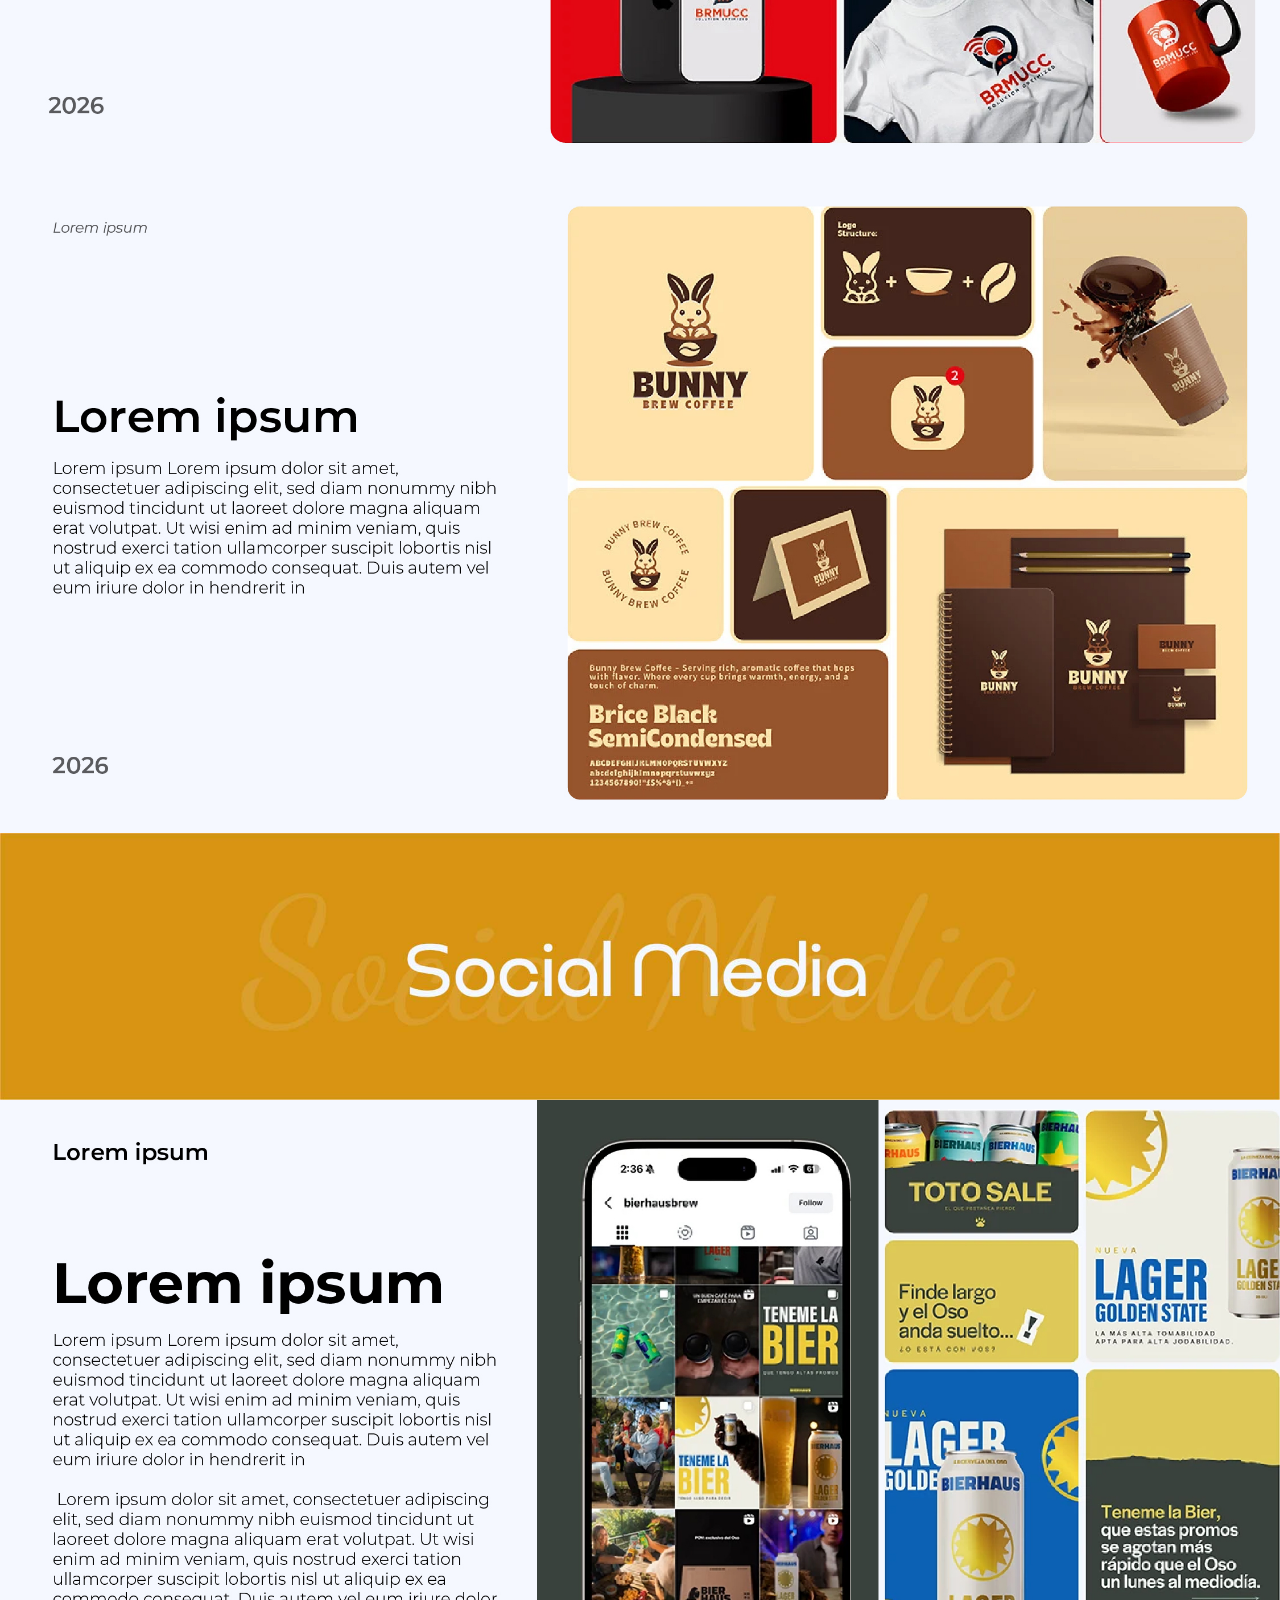
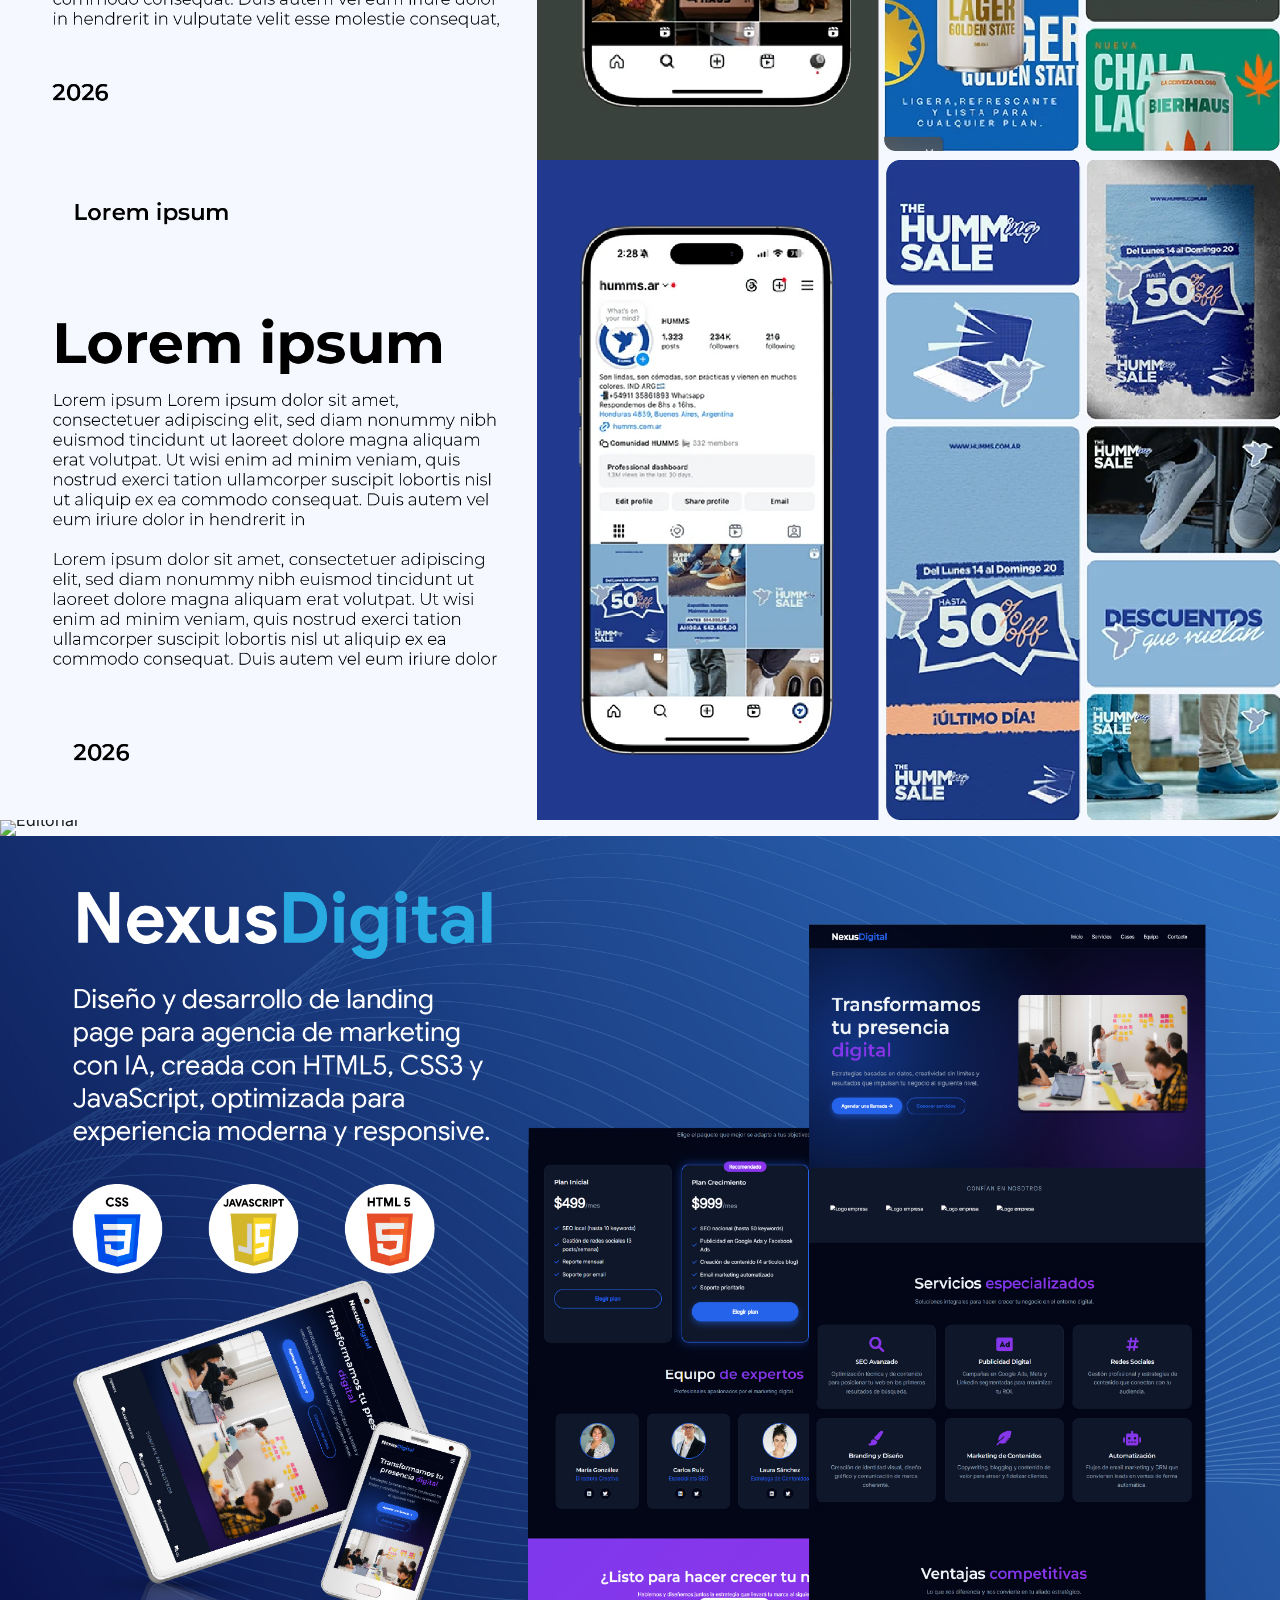
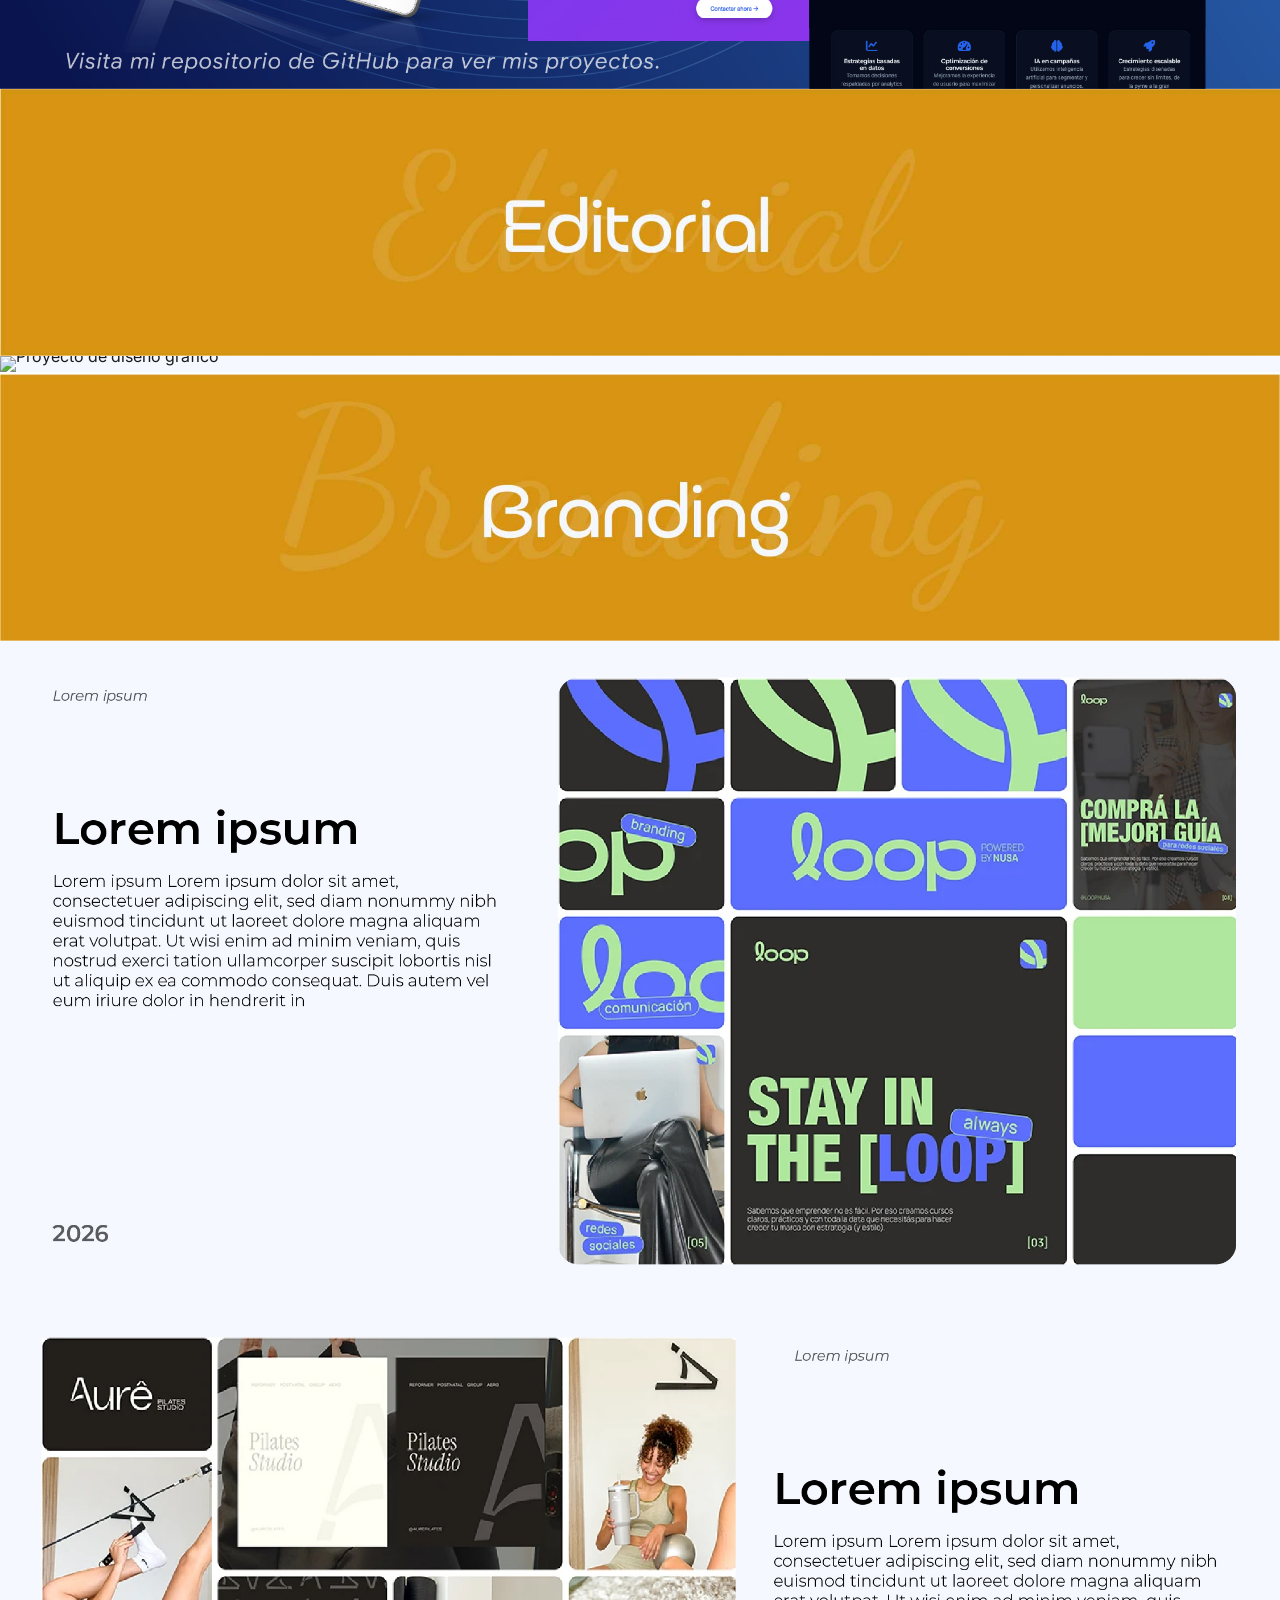
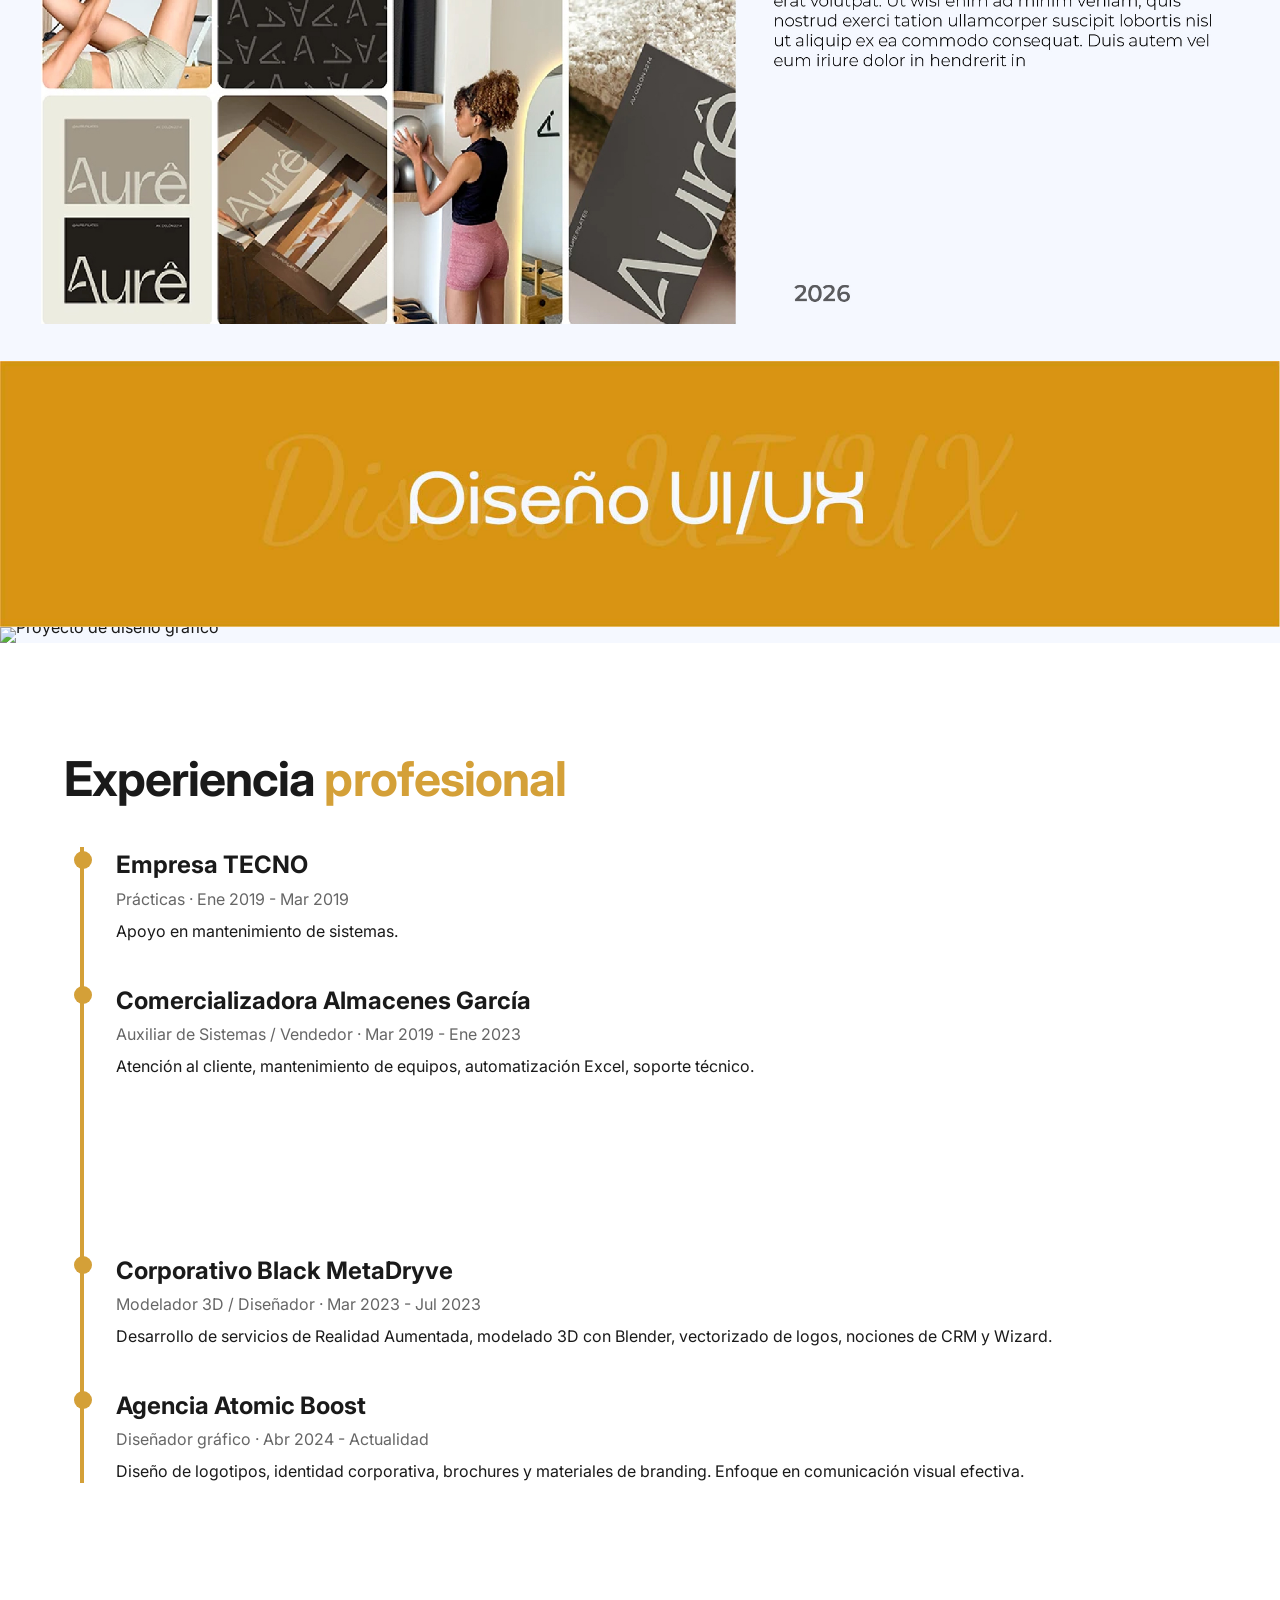
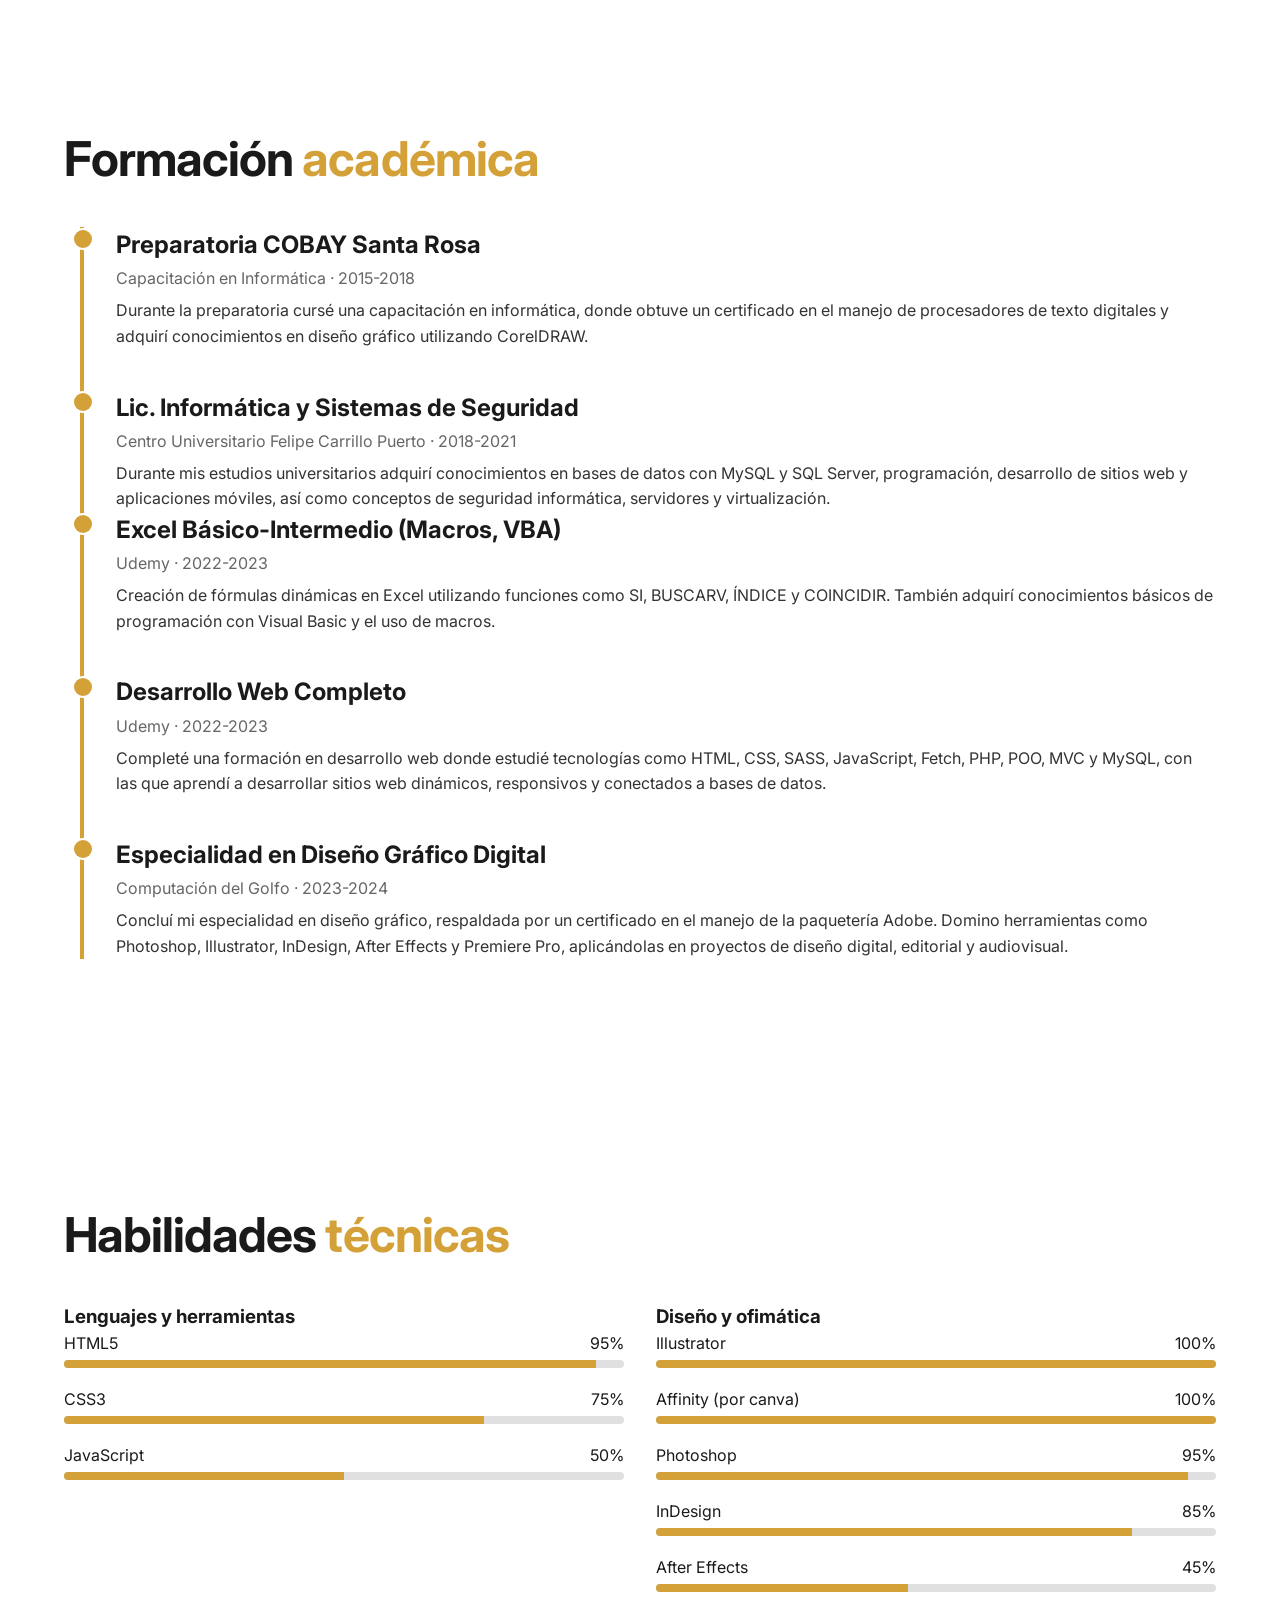
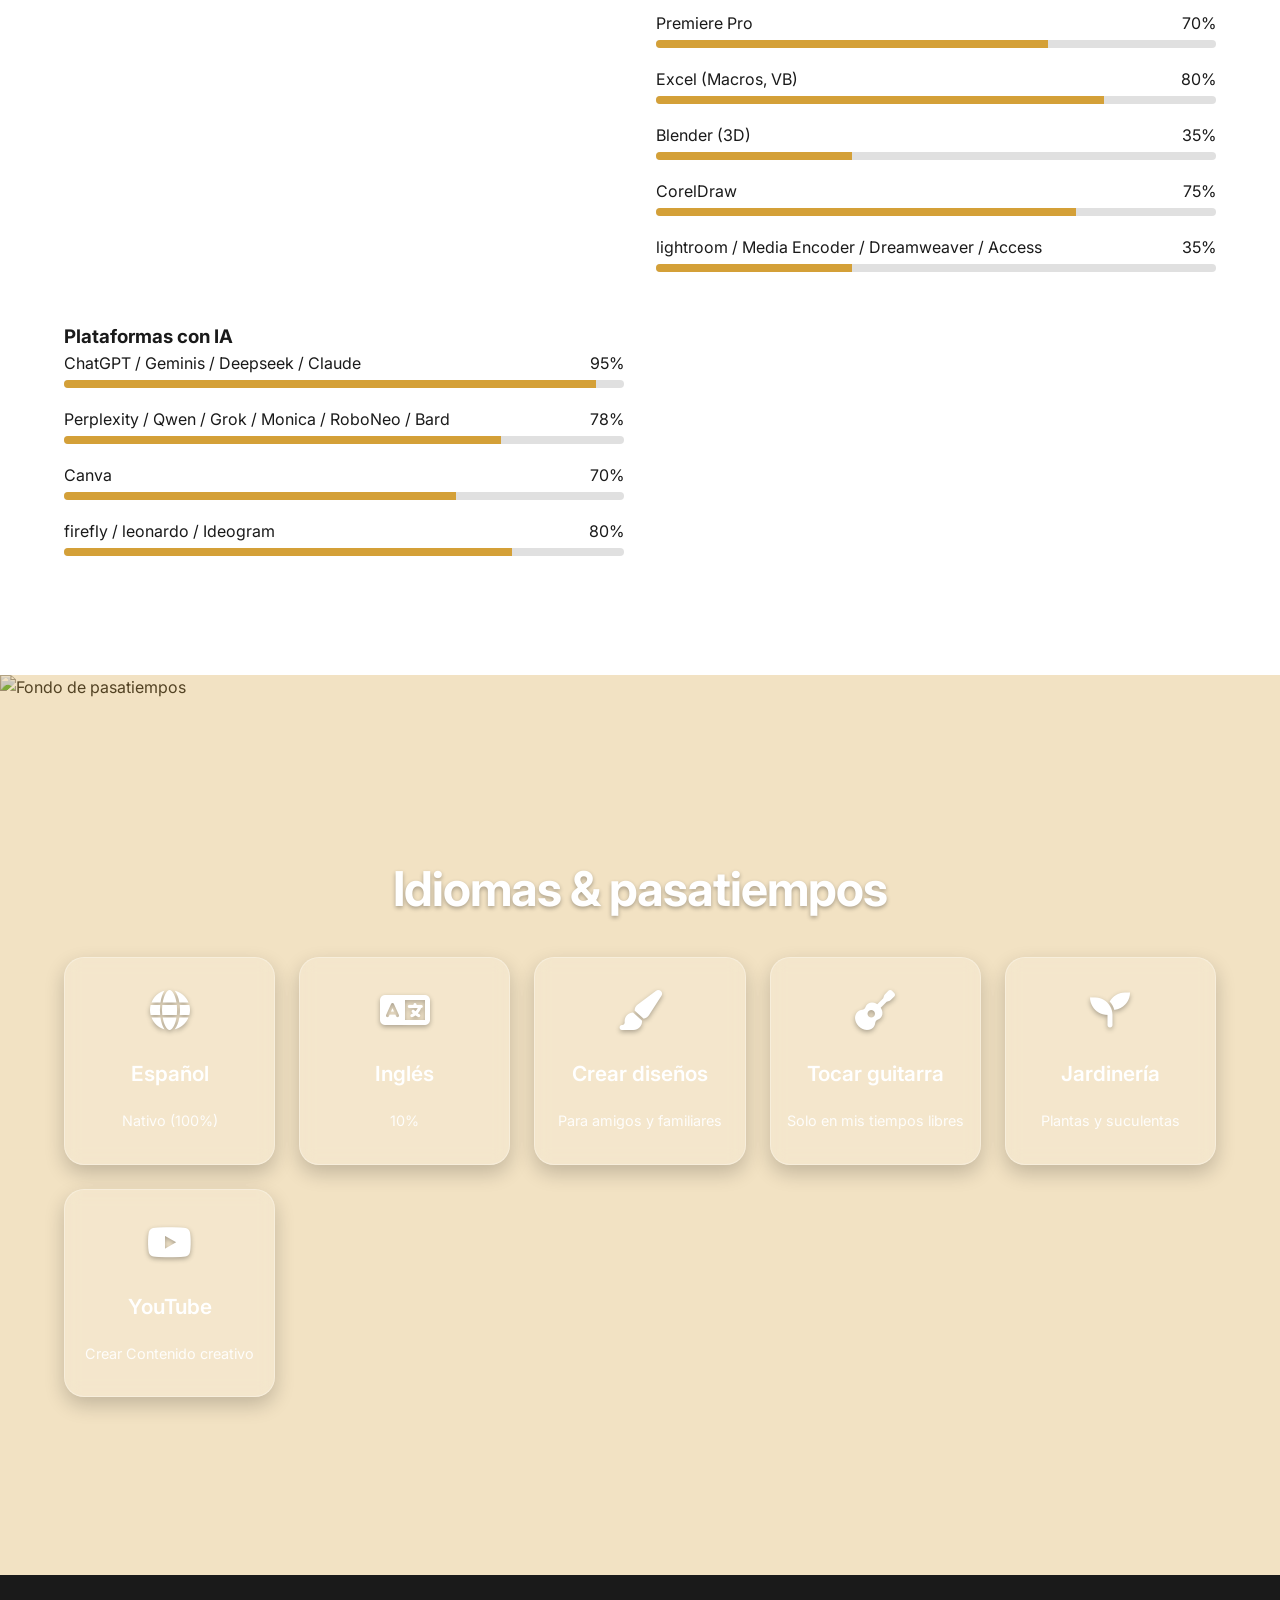
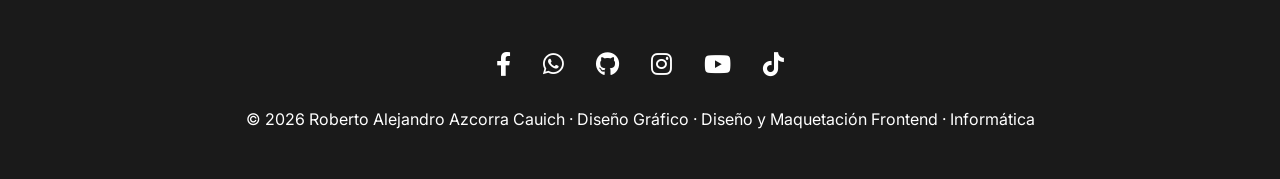
==== commit 2004434c: "Integracion de seccion web y optimizacion" ====
--- a/index.html
+++ b/index.html
@@ -16,9 +16,6 @@
   <div id="loader"><div class="loader-spinner"></div></div>
   <div id="progress-bar"></div>
   <div id="back-to-top"><i class="fas fa-arrow-up"></i></div>
-
-  <!-- Overlay para menú responsivo -->
-<div id="menu-overlay"></div>
 
 <!-- Overlay para menú responsivo -->
 <div id="menu-overlay"></div>
@@ -214,8 +211,8 @@
 
   <!-- Identidad visual (título como imagen) -->
   <picture class="full-width-img reveal" id="identidad">
-    <source media="(max-width: 768px)" srcset="imagenes/proyectos/identidad-visual.png">
-    <source media="(min-width: 769px)" srcset="imagenes/proyectos/identidad-visual2.png">
+    <source media="(max-width: 768px)" srcset="imagenes/proyectos/identidad-visual.jpg">
+    <source media="(min-width: 769px)" srcset="imagenes/proyectos/identidad-visual2.jpg">
     <img src="imagenes/proyectos/identidad-visual.png" alt="Identidad visual" loading="lazy">
   </picture>
   <picture class="full-width-img">
@@ -233,12 +230,11 @@
     <source media="(min-width: 769px)" srcset="imagenes/proyectos/identidad-13.jpg">
     <img src="https://images.unsplash.com/photo-1467232004584-a241de8bcf5d?q=80&w=1920&auto=format&fit=crop" alt="Proyecto de desarrollo web" loading="lazy">
   </picture>
-  <hr>
 
   <!-- Media social (título como imagen) -->
   <picture class="full-width-img reveal" id="Media">
-    <source media="(max-width: 768px)" srcset="imagenes/proyectos/social-media.png">
-    <source media="(min-width: 769px)" srcset="imagenes/proyectos/social-media2.png">
+    <source media="(max-width: 768px)" srcset="imagenes/proyectos/social-media.jpg">
+    <source media="(min-width: 769px)" srcset="imagenes/proyectos/social-media2.jpg">
     <img src="imagenes/proyectos/social-media.png" alt="Media social" loading="lazy">
   </picture>
   <picture class="full-width-img">
@@ -251,12 +247,24 @@
     <source media="(min-width: 769px)" srcset="imagenes/proyectos/media-social-03.jpg">
     <img src="https://images.unsplash.com/photo-1467232004584-a241de8bcf5d?q=80&w=1920&auto=format&fit=crop" alt="Proyecto de desarrollo web" loading="lazy">
   </picture>
-  <hr>
+
 
     <!-- diseño web (título como imagen) -->
   <picture class="full-width-img reveal" id="web">
-    <source media="(max-width: 768px)" srcset="imagenes/proyectos/editorial.png">
-    <source media="(min-width: 769px)" srcset="imagenes/proyectos/editorial2.png">
+    <source media="(max-width: 768px)" srcset="imagenes/proyectos/diseño-web.jpg">
+    <source media="(min-width: 769px)" srcset="imagenes/proyectos/diseño-web2.jpg">
+    <img src="imagenes/proyectos/editorial.png" alt="Editorial" loading="lazy">
+  </picture>
+  <picture class="full-width-img">
+    <source media="(max-width: 768px)" srcset="imagenes/proyectos/web-33.jpg">
+    <source media="(min-width: 769px)" srcset="imagenes/proyectos/web-32.jpg">
+    <img src="imagenes/proyectos/web-33.jpg" alt="Proyecto de diseño gráfico" loading="lazy">
+  </picture>
+
+  <!-- Editorial (título como imagen) -->
+  <picture class="full-width-img reveal" id="editorial">
+    <source media="(max-width: 768px)" srcset="imagenes/proyectos/editorial.jpg">
+    <source media="(min-width: 769px)" srcset="imagenes/proyectos/editorial2.jpg">
     <img src="imagenes/proyectos/editorial.png" alt="Editorial" loading="lazy">
   </picture>
   <picture class="full-width-img">
@@ -264,25 +272,11 @@
     <source media="(min-width: 769px)" srcset="https://images.unsplash.com/photo-1558655146-9f40138edfeb?q=80&w=1920&auto=format&fit=crop">
     <img src="https://images.unsplash.com/photo-1558655146-9f40138edfeb?q=80&w=1920&auto=format&fit=crop" alt="Proyecto de diseño gráfico" loading="lazy">
   </picture>
-  <hr>
-
-  <!-- Editorial (título como imagen) -->
-  <picture class="full-width-img reveal" id="editorial">
-    <source media="(max-width: 768px)" srcset="imagenes/proyectos/editorial.png">
-    <source media="(min-width: 769px)" srcset="imagenes/proyectos/editorial2.png">
-    <img src="imagenes/proyectos/editorial.png" alt="Editorial" loading="lazy">
-  </picture>
-  <picture class="full-width-img">
-    <source media="(max-width: 768px)" srcset="https://images.unsplash.com/photo-1534670007418-fbb7f6cf32c3?q=80&w=688&auto=format&fit=crop&ixlib=rb-4.1.0&ixid=M3wxMjA3fDB8MHxwaG90by1wYWdlfHx8fGVufDB8fHx8fA%3D%3D">
-    <source media="(min-width: 769px)" srcset="https://images.unsplash.com/photo-1558655146-9f40138edfeb?q=80&w=1920&auto=format&fit=crop">
-    <img src="https://images.unsplash.com/photo-1558655146-9f40138edfeb?q=80&w=1920&auto=format&fit=crop" alt="Proyecto de diseño gráfico" loading="lazy">
-  </picture>
-  <hr>
 
   <!-- Branding (título como imagen) -->
   <picture class="full-width-img reveal" id="branding">
-    <source media="(max-width: 768px)" srcset="imagenes/proyectos/branding.png">
-    <source media="(min-width: 769px)" srcset="imagenes/proyectos/branding2.png">
+    <source media="(max-width: 768px)" srcset="imagenes/proyectos/branding.jpg">
+    <source media="(min-width: 769px)" srcset="imagenes/proyectos/branding2.jpg">
     <img src="imagenes/proyectos/titulo-branding.jpg" alt="Branding" loading="lazy">
   </picture>
   <picture class="full-width-img">
@@ -295,12 +289,11 @@
     <source media="(min-width: 769px)" srcset="imagenes/proyectos/bran-07.jpg">
     <img src="https://images.unsplash.com/photo-1467232004584-a241de8bcf5d?q=80&w=1920&auto=format&fit=crop" alt="Proyecto de desarrollo web" loading="lazy">
   </picture>
-  <hr>
 
   <!-- Diseño UI/UX (título como imagen) -->
   <picture class="full-width-img reveal" id="diseño">
-    <source media="(max-width: 768px)" srcset="imagenes/proyectos/diseño-ux.png">
-    <source media="(min-width: 769px)" srcset="imagenes/proyectos/diseño-ux2.png">
+    <source media="(max-width: 768px)" srcset="imagenes/proyectos/diseño-ux.jpg">
+    <source media="(min-width: 769px)" srcset="imagenes/proyectos/diseño-ux2.jpg">
     <img src="imagenes/proyectos/diseño-ux.png" alt="Diseño UI/UX" loading="lazy">
   </picture>
   <picture class="full-width-img">
--- a/styles.css
+++ b/styles.css
@@ -2131,46 +2131,38 @@
 /* ===== PROYECTOS SELECCIONADOS - FULL WIDTH ===== */
 .portfolio-section {
   background-color: #f5f8ff;
-  padding-top: 89px; /* eliminamos padding para que las imágenes toquen los bordes */
-}
-.section-title{
-  text-align: center;
-}
-.container2 .section-title{
-  margin-bottom: -20px;
-}
-
-.portfolio-description {
-  text-align: center;
-  font-size: 1.2rem;
-  color: var(--gris-texto);
-  max-width: 800px;
-  margin: 0 auto 3rem auto;
-  padding: 40px;
-}
-
-.full-width-img {
- display: block;
-  width: 100%;
-  margin: 2rem 0;
-}
-
-.full-width-img img {
+  padding-top: 80px; /* compensa el navbar fijo */
+  padding-bottom: 0; /* sin padding inferior */
+}
+
+.portfolio-section .full-width-img {
+  display: block;
+  width: 100%;
+  margin: 0; /* elimina todo margen */
+  line-height: 0; /* elimina espacio fantasma */
+}
+
+.portfolio-section .full-width-img img {
   display: block;
   width: 100%;
   height: auto;
   object-fit: cover;
-}
-
-/* Ajuste para evitar desbordamiento horizontal */
-html, body {
-  overflow-x: hidden;
-}
-
-/* Responsive: ajuste de márgenes en móvil */
+  vertical-align: bottom; /* elimina espacio inferior de imagen inline */
+}
+
+/* Ajuste de los hr dentro de la sección */
+.portfolio-section hr {
+  margin: 0;
+  width: 100%; /* opcional: si quieres que ocupe todo el ancho, o déjalo en 70% */
+  border: none;
+  height: 2px;
+  background: linear-gradient(90deg, transparent, var(--mostaza), var(--mostaza-oscuro), var(--mostaza), transparent);
+}
+
+/* Responsive: sin márgenes también en móvil */
 @media (max-width: 768px) {
-  .full-width-img {
-    margin: 1rem 0;
+  .portfolio-section .full-width-img {
+    margin: 0;
   }
 }
 .page-title {
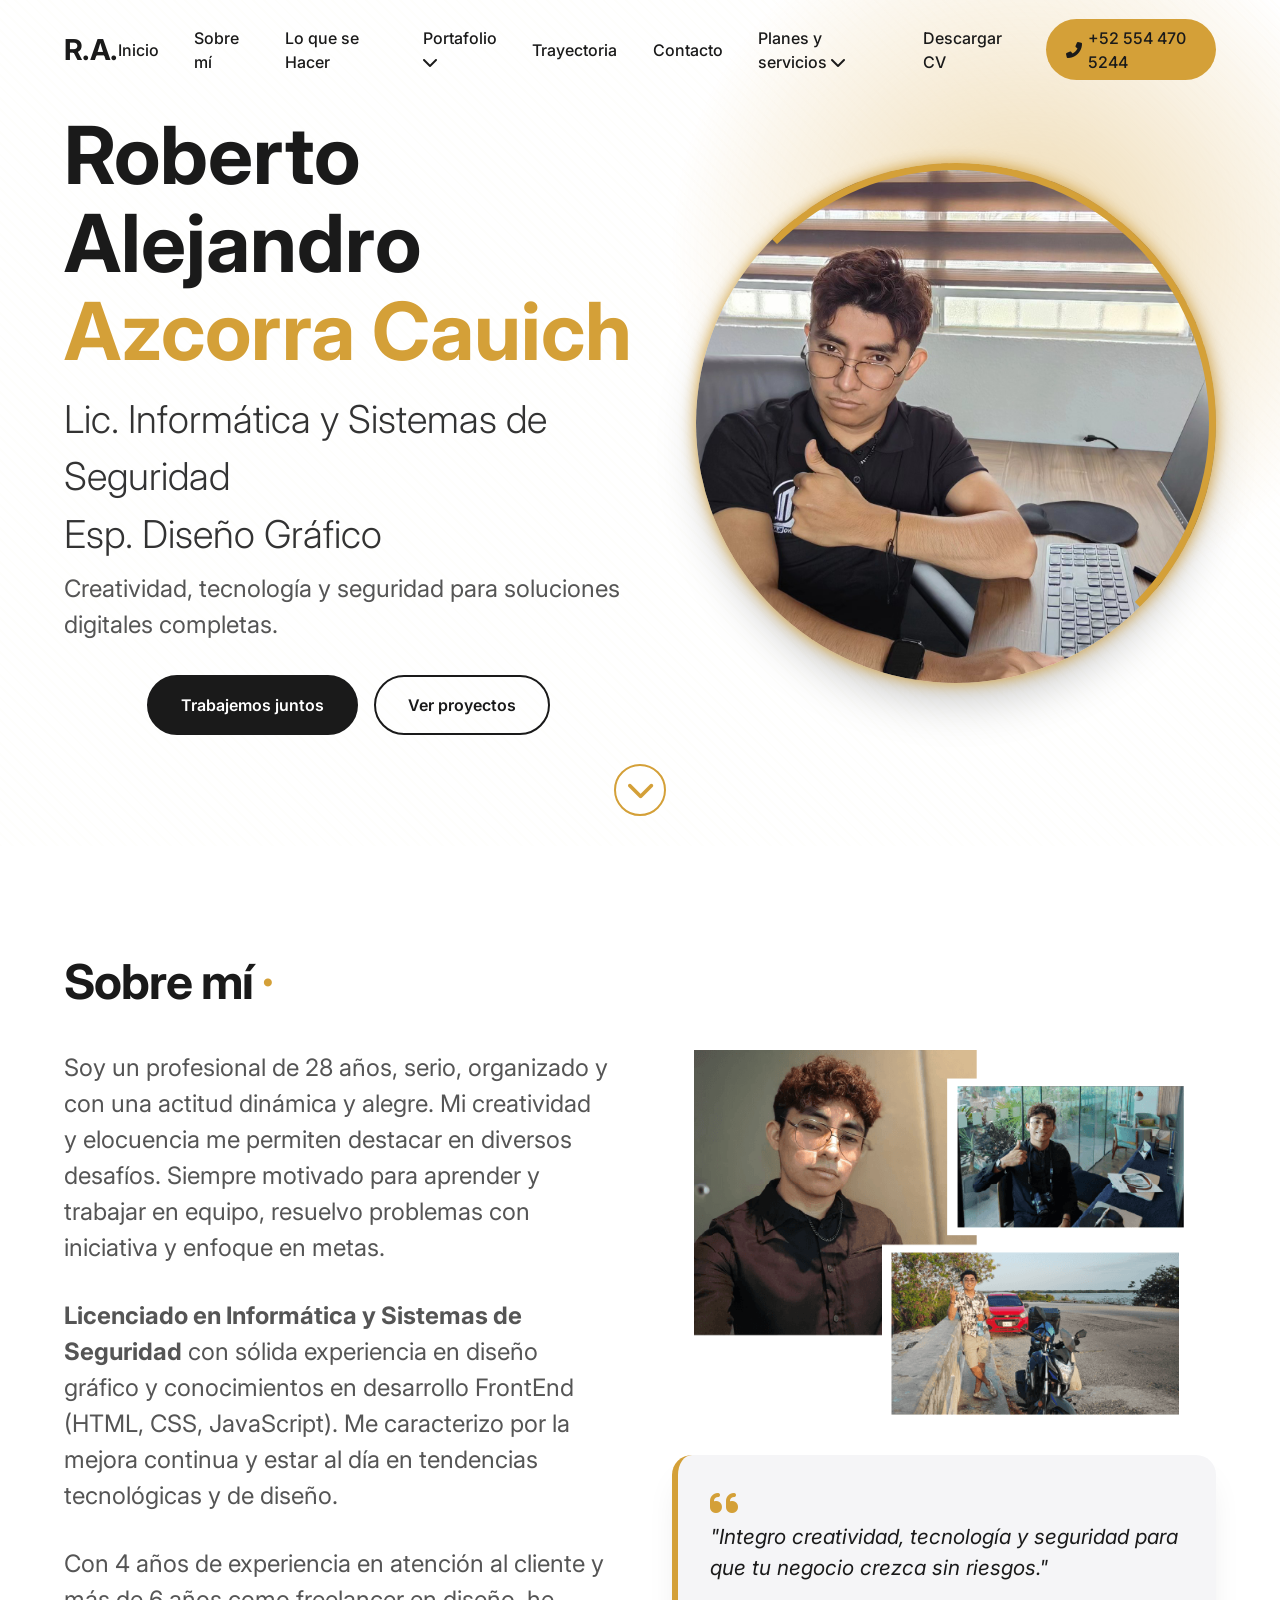
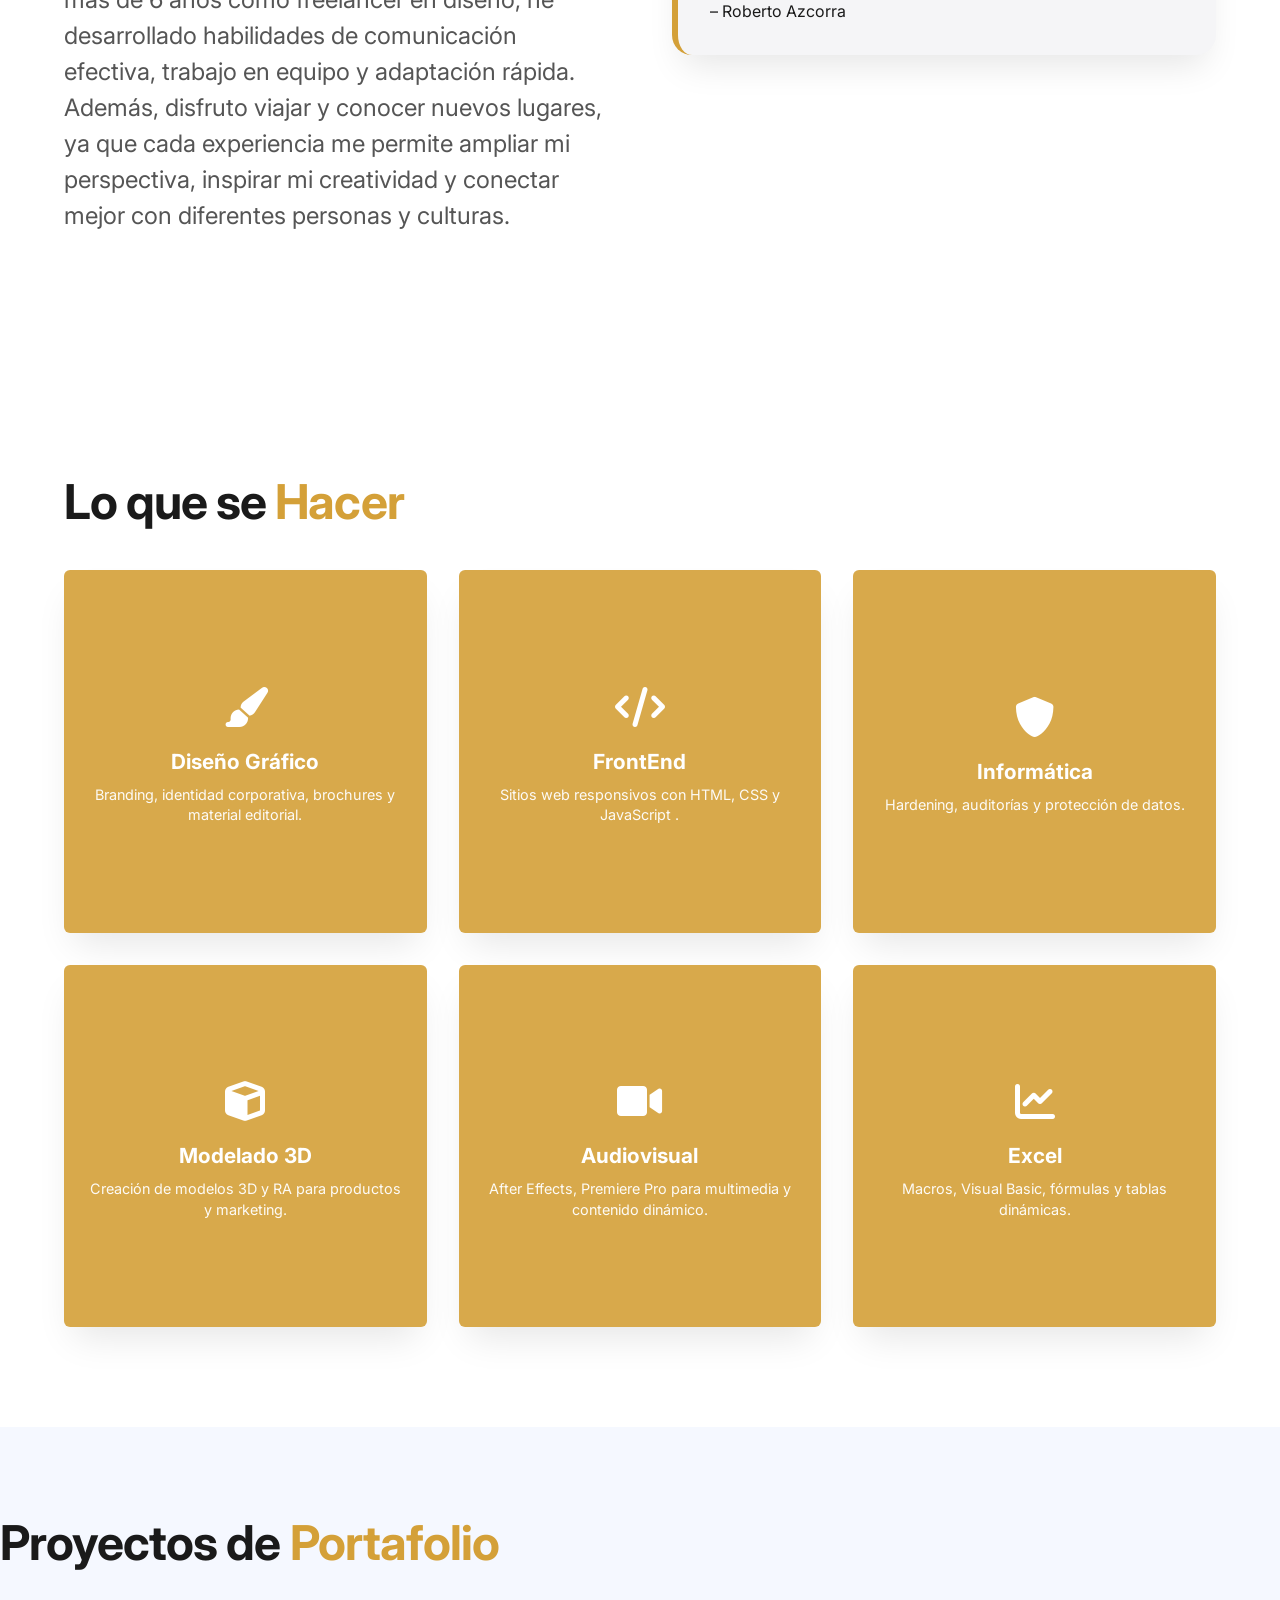
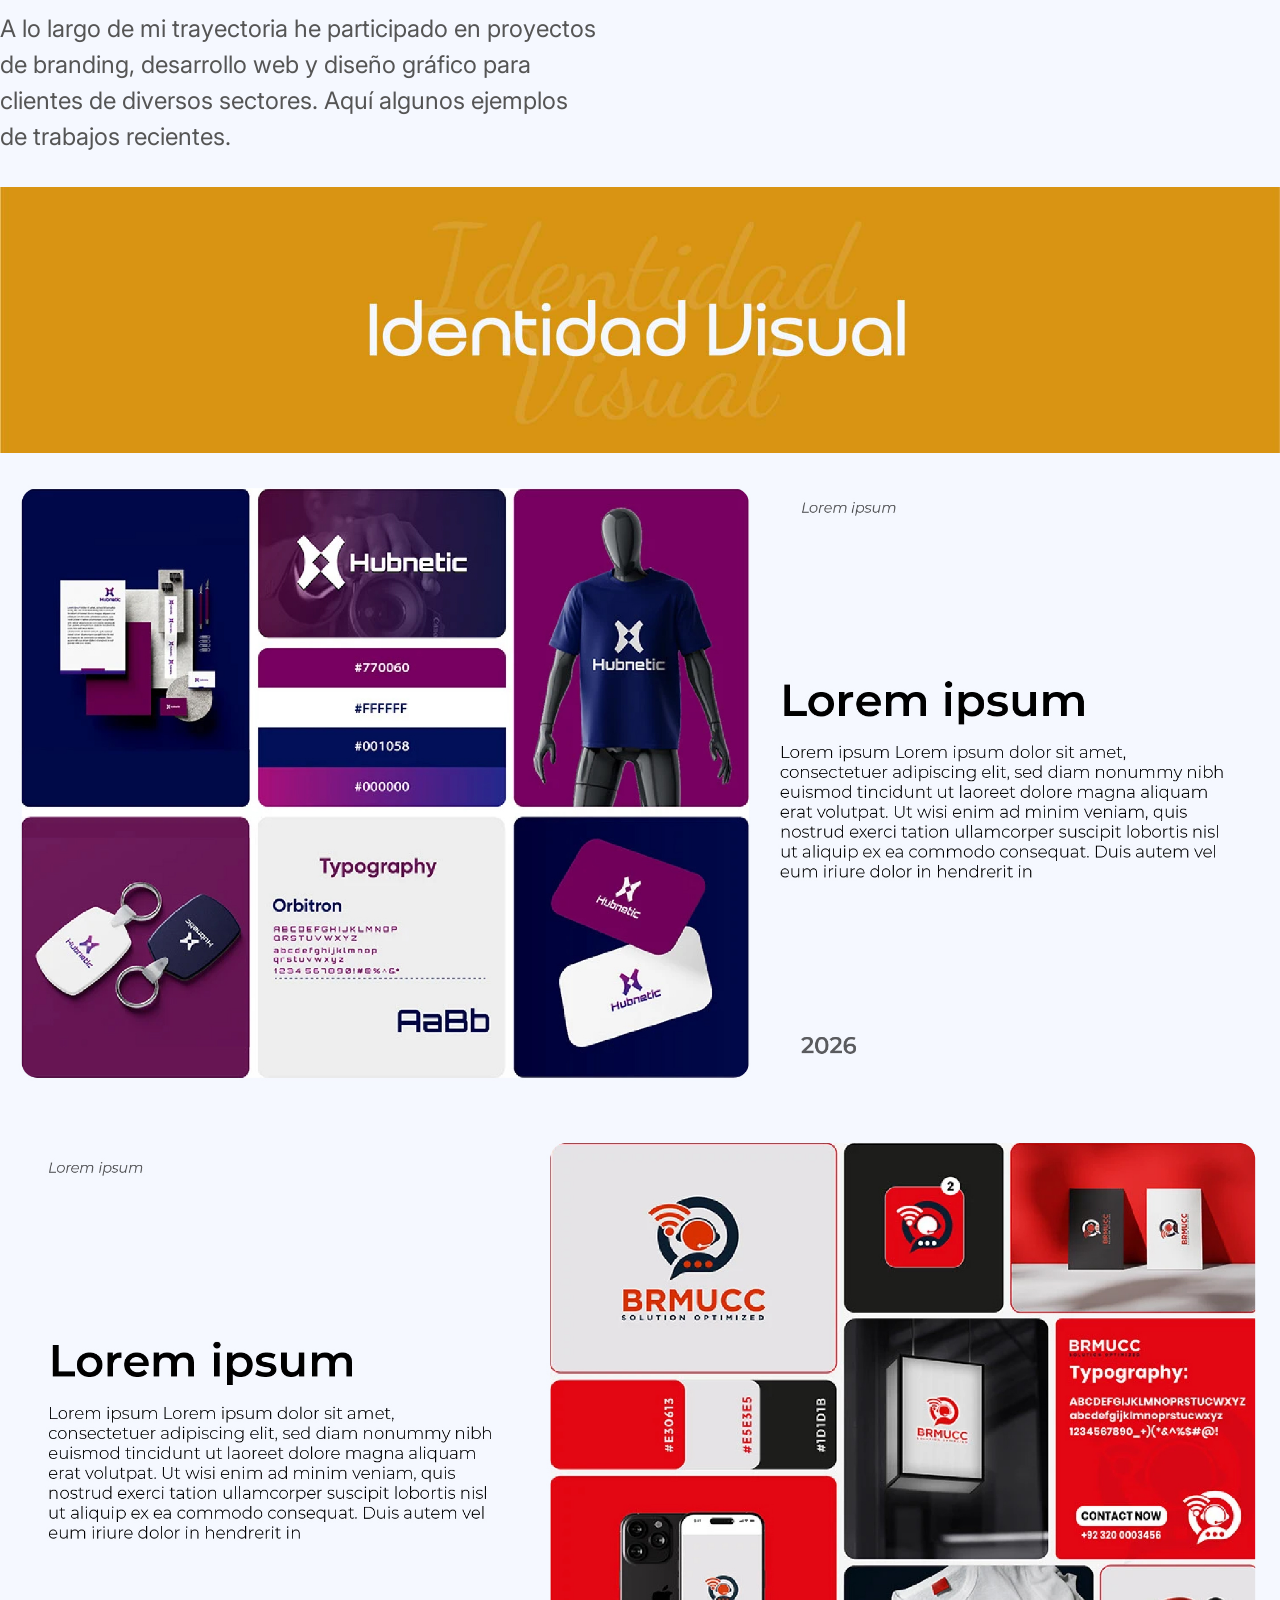
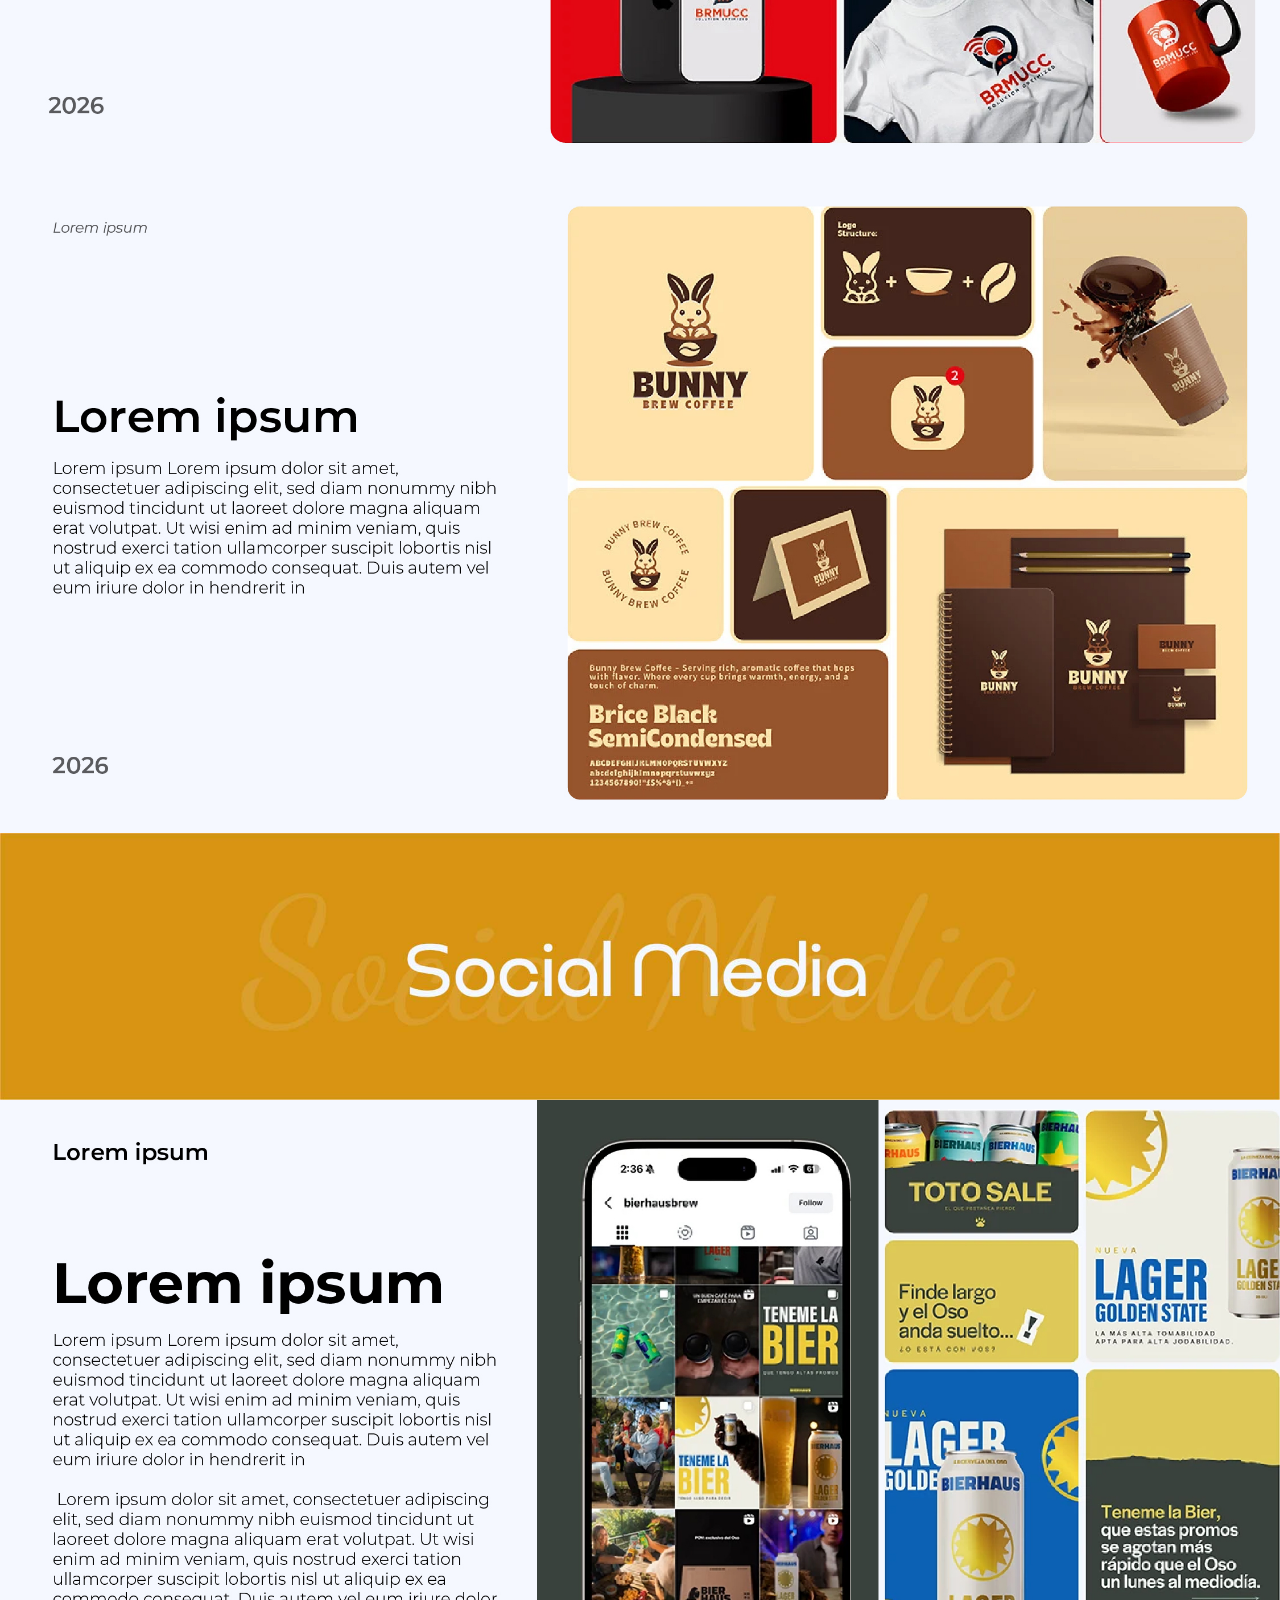
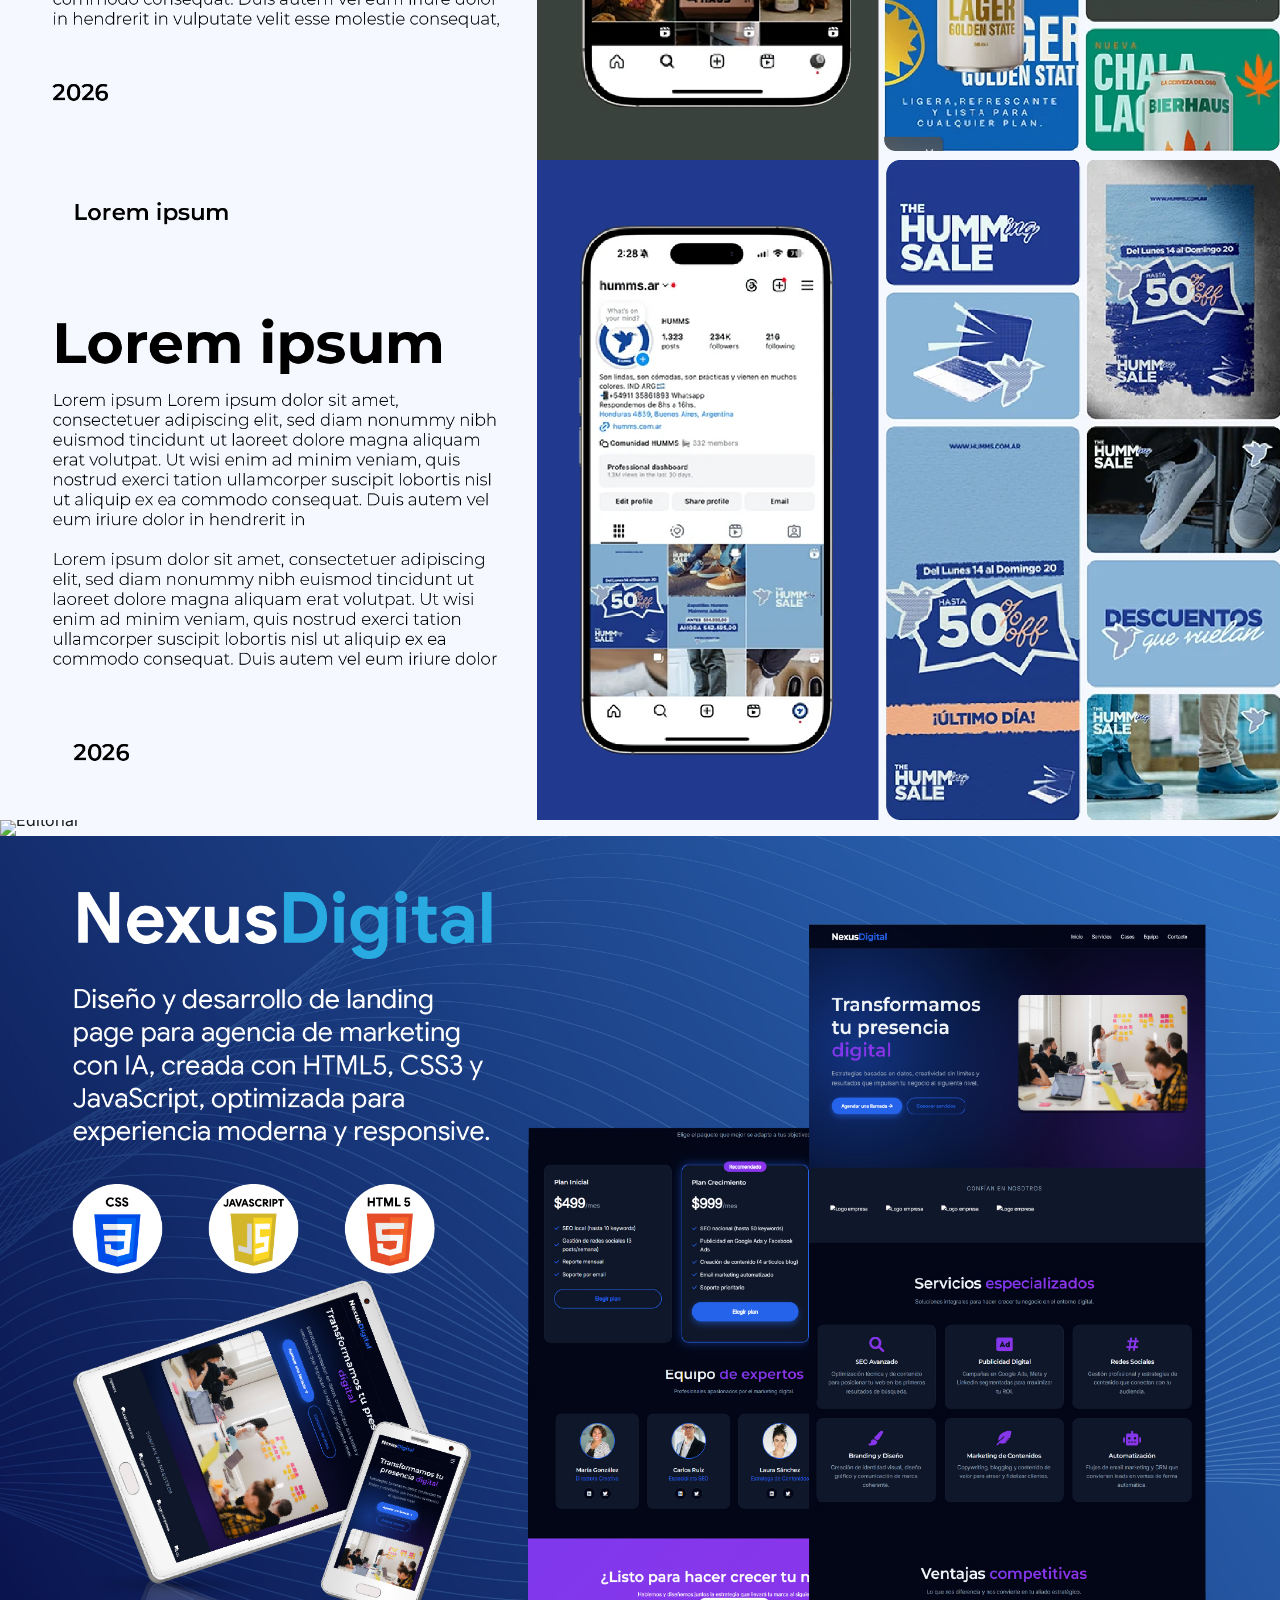
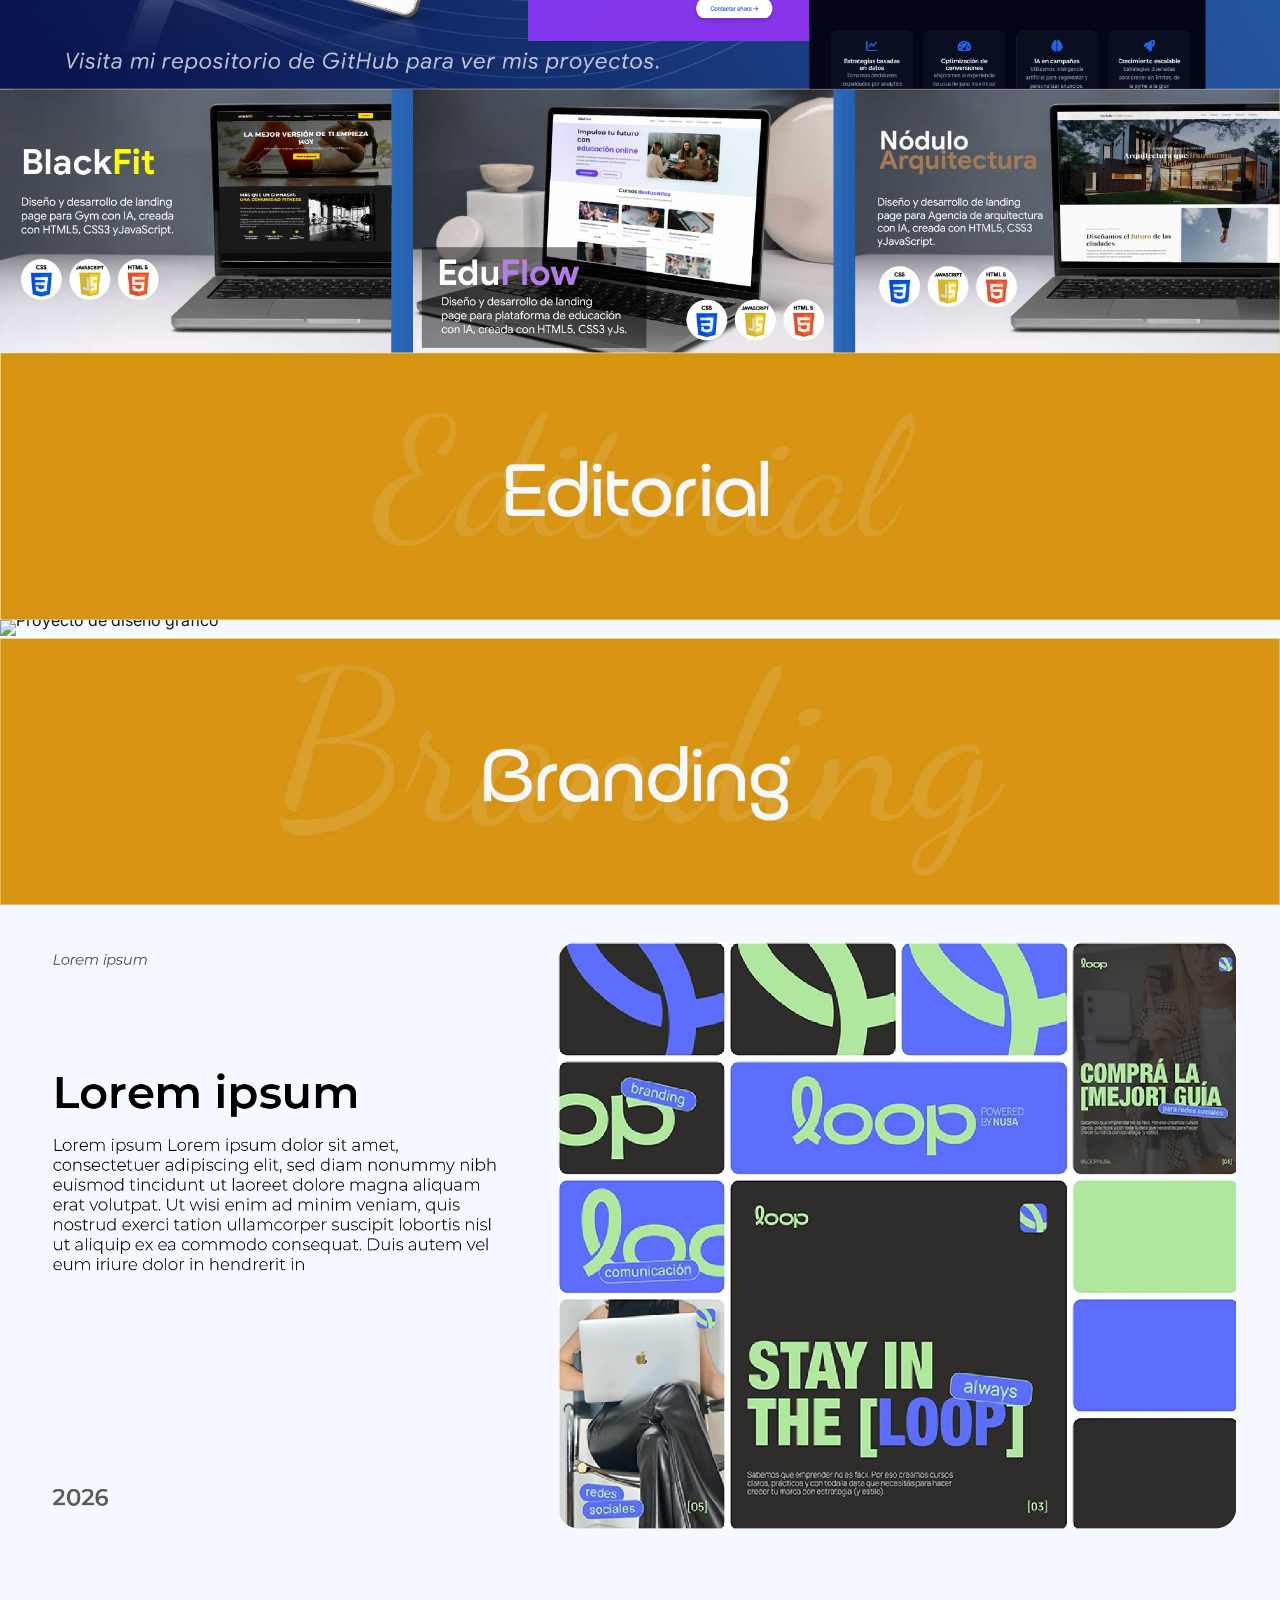
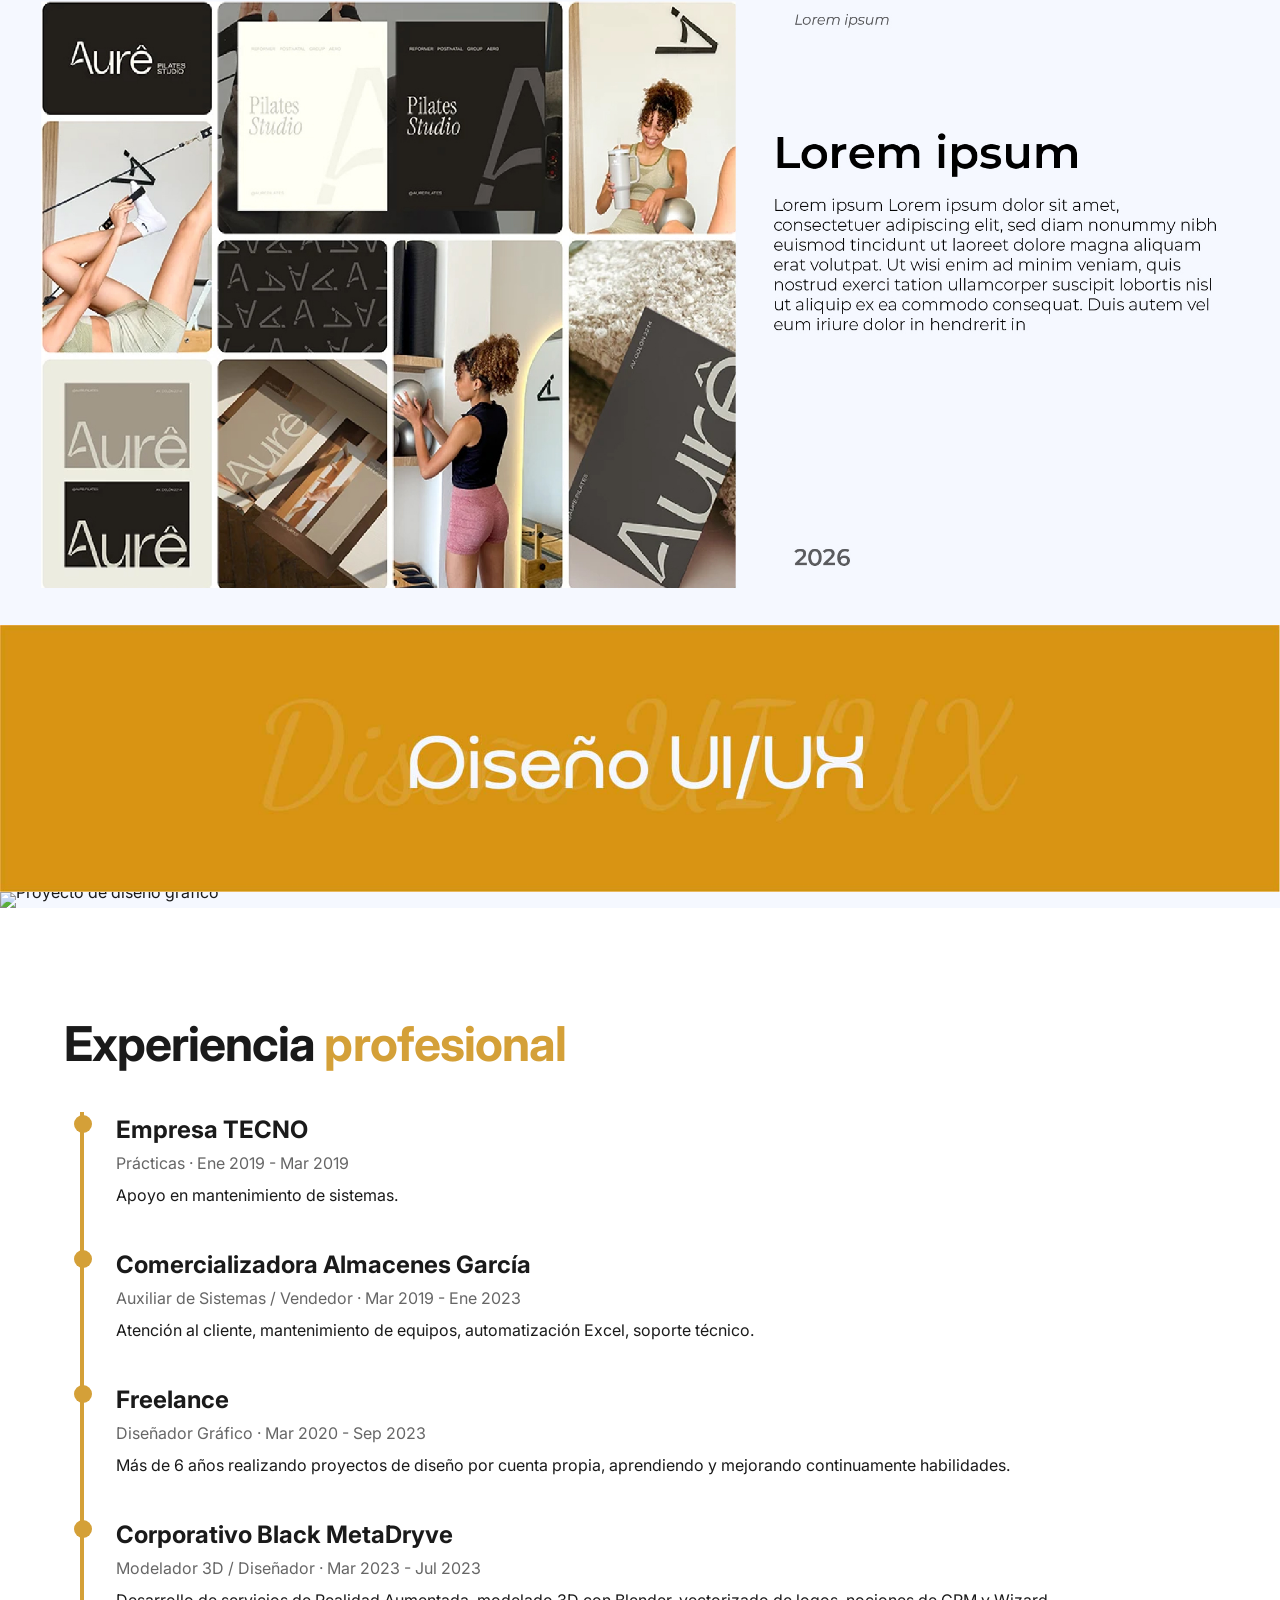
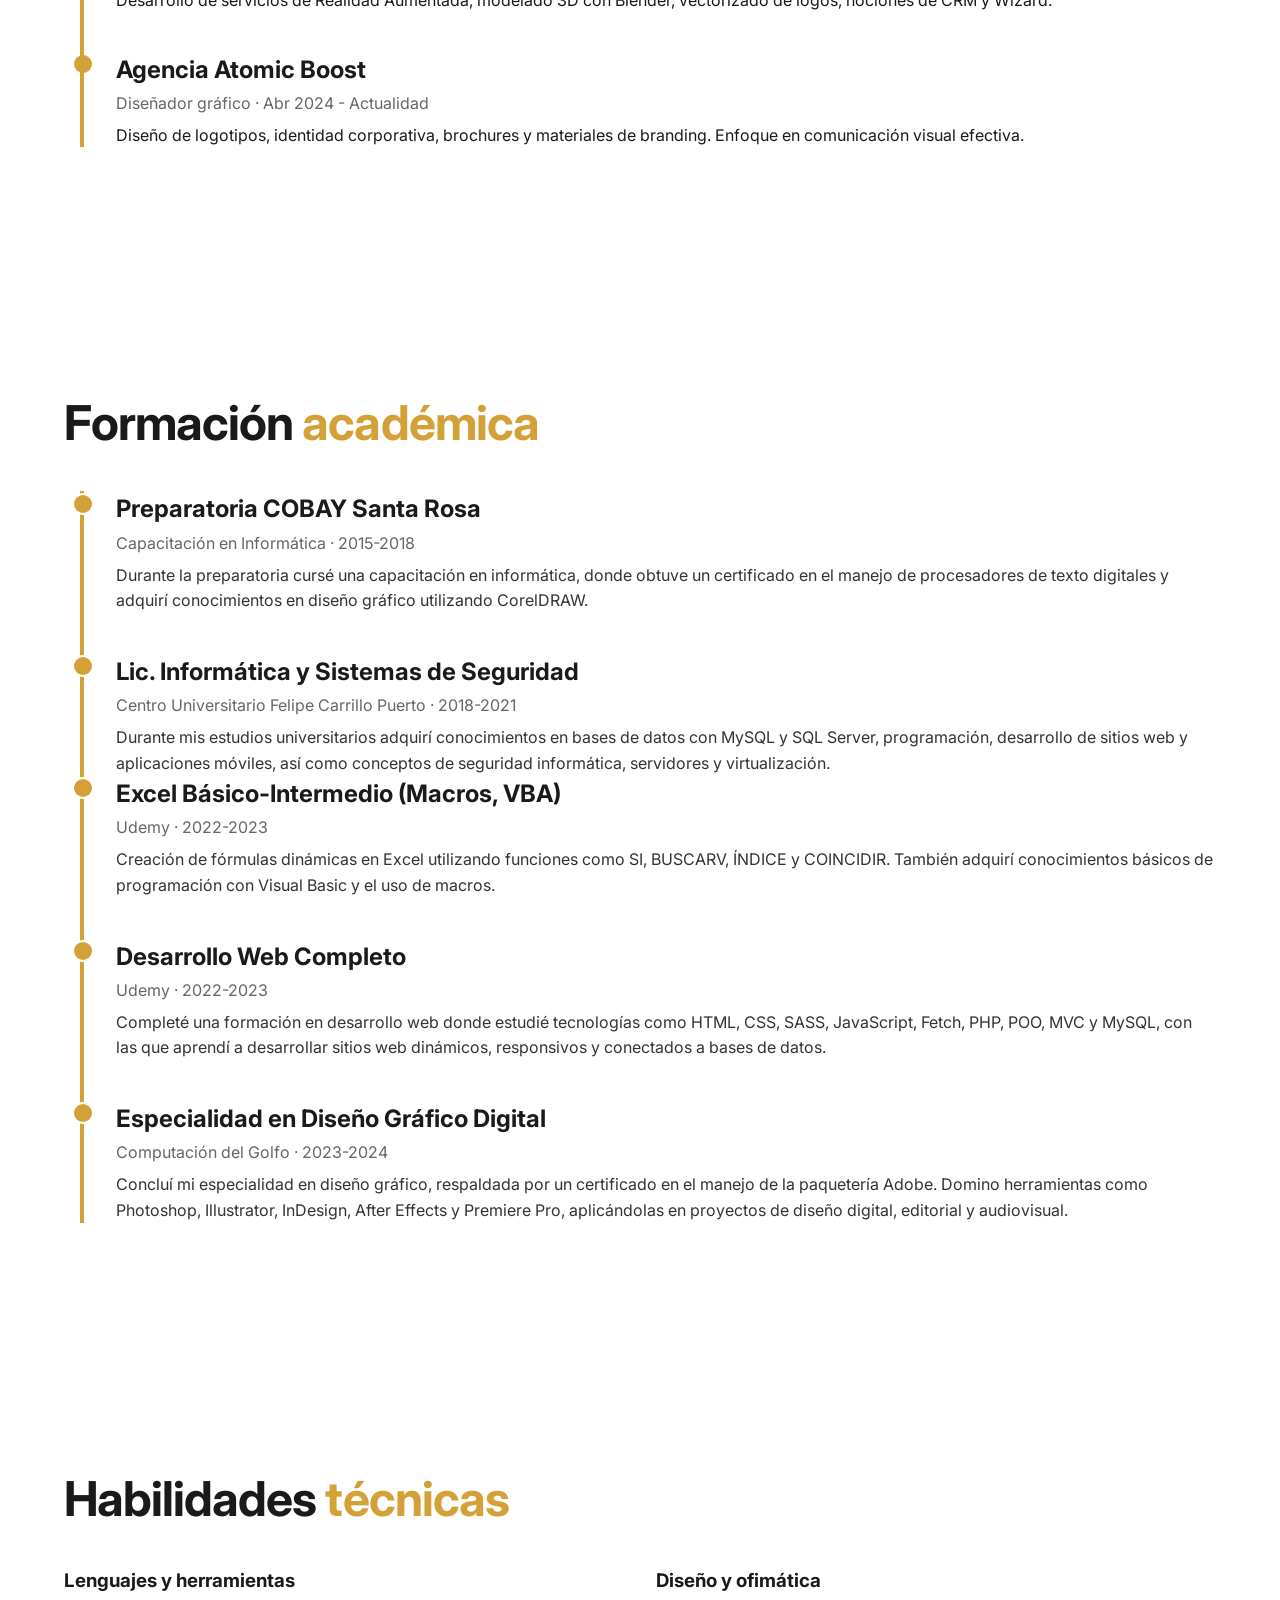
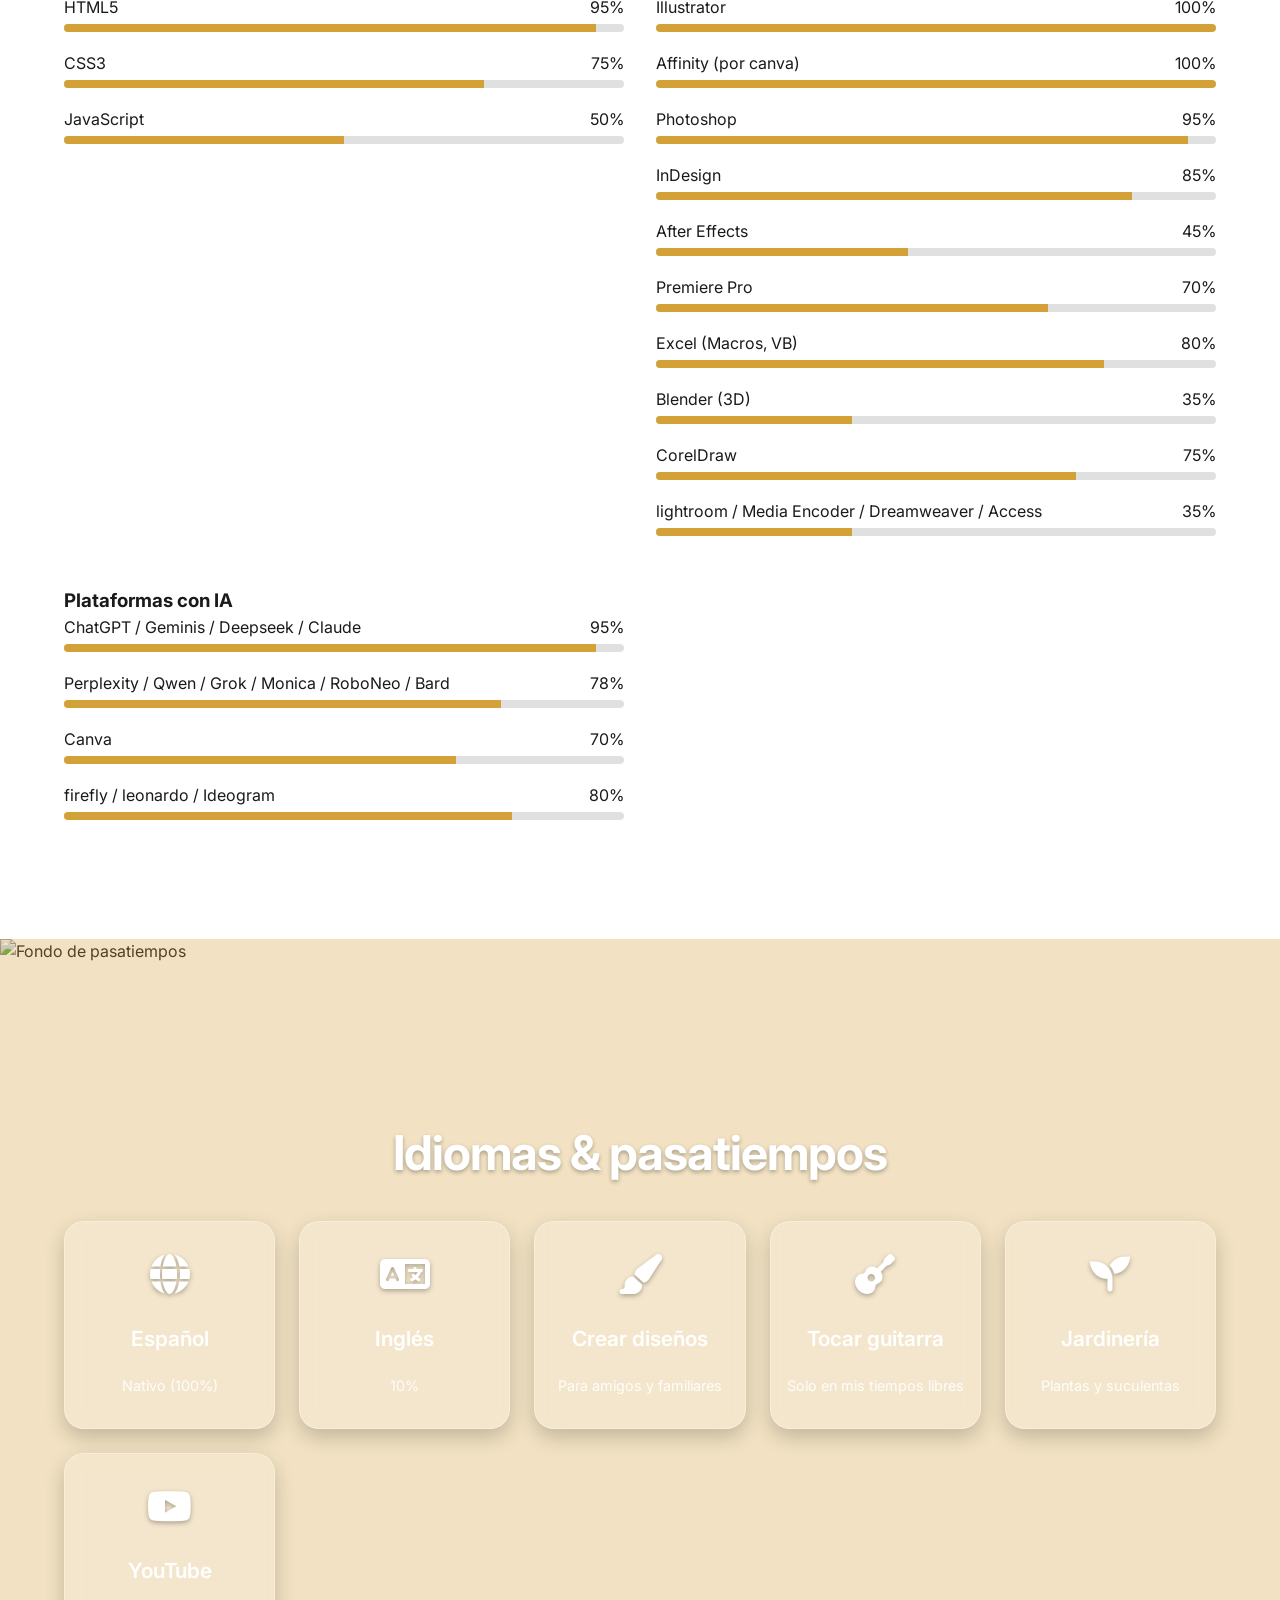
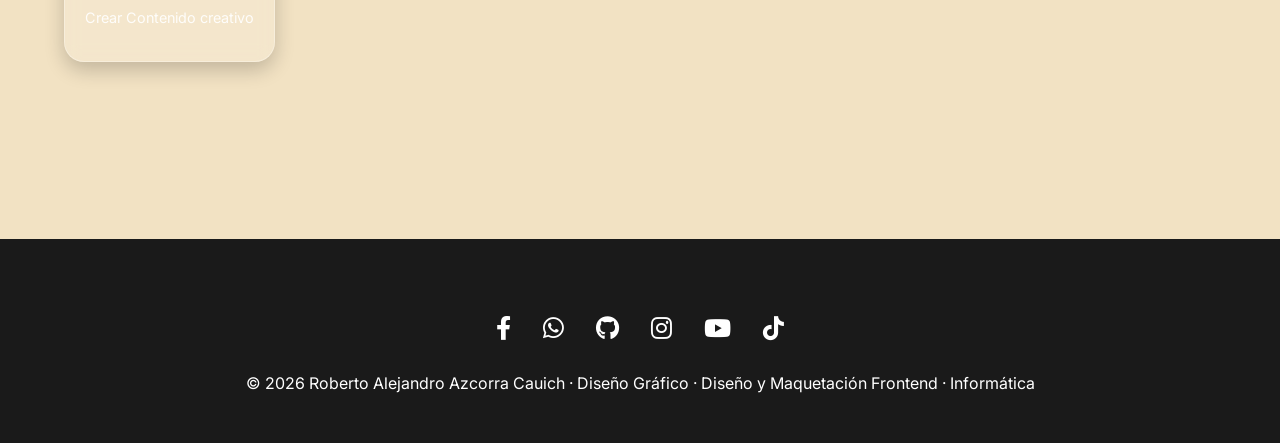
==== commit 7afc2539: "imagen" ====
--- a/index.html
+++ b/index.html
@@ -260,6 +260,11 @@
     <source media="(min-width: 769px)" srcset="imagenes/proyectos/web-32.jpg">
     <img src="imagenes/proyectos/web-33.jpg" alt="Proyecto de diseño gráfico" loading="lazy">
   </picture>
+  
+  <picture class="full-width-img">
+    <source media="(min-width: 769px)" srcset="imagenes/proyectos/web-34.jpg">
+    <img src="imagenes/proyectos/web-34.jpg" alt="Proyecto de diseño gráfico" loading="lazy">
+  </picture>
 
   <!-- Editorial (título como imagen) -->
   <picture class="full-width-img reveal" id="editorial">
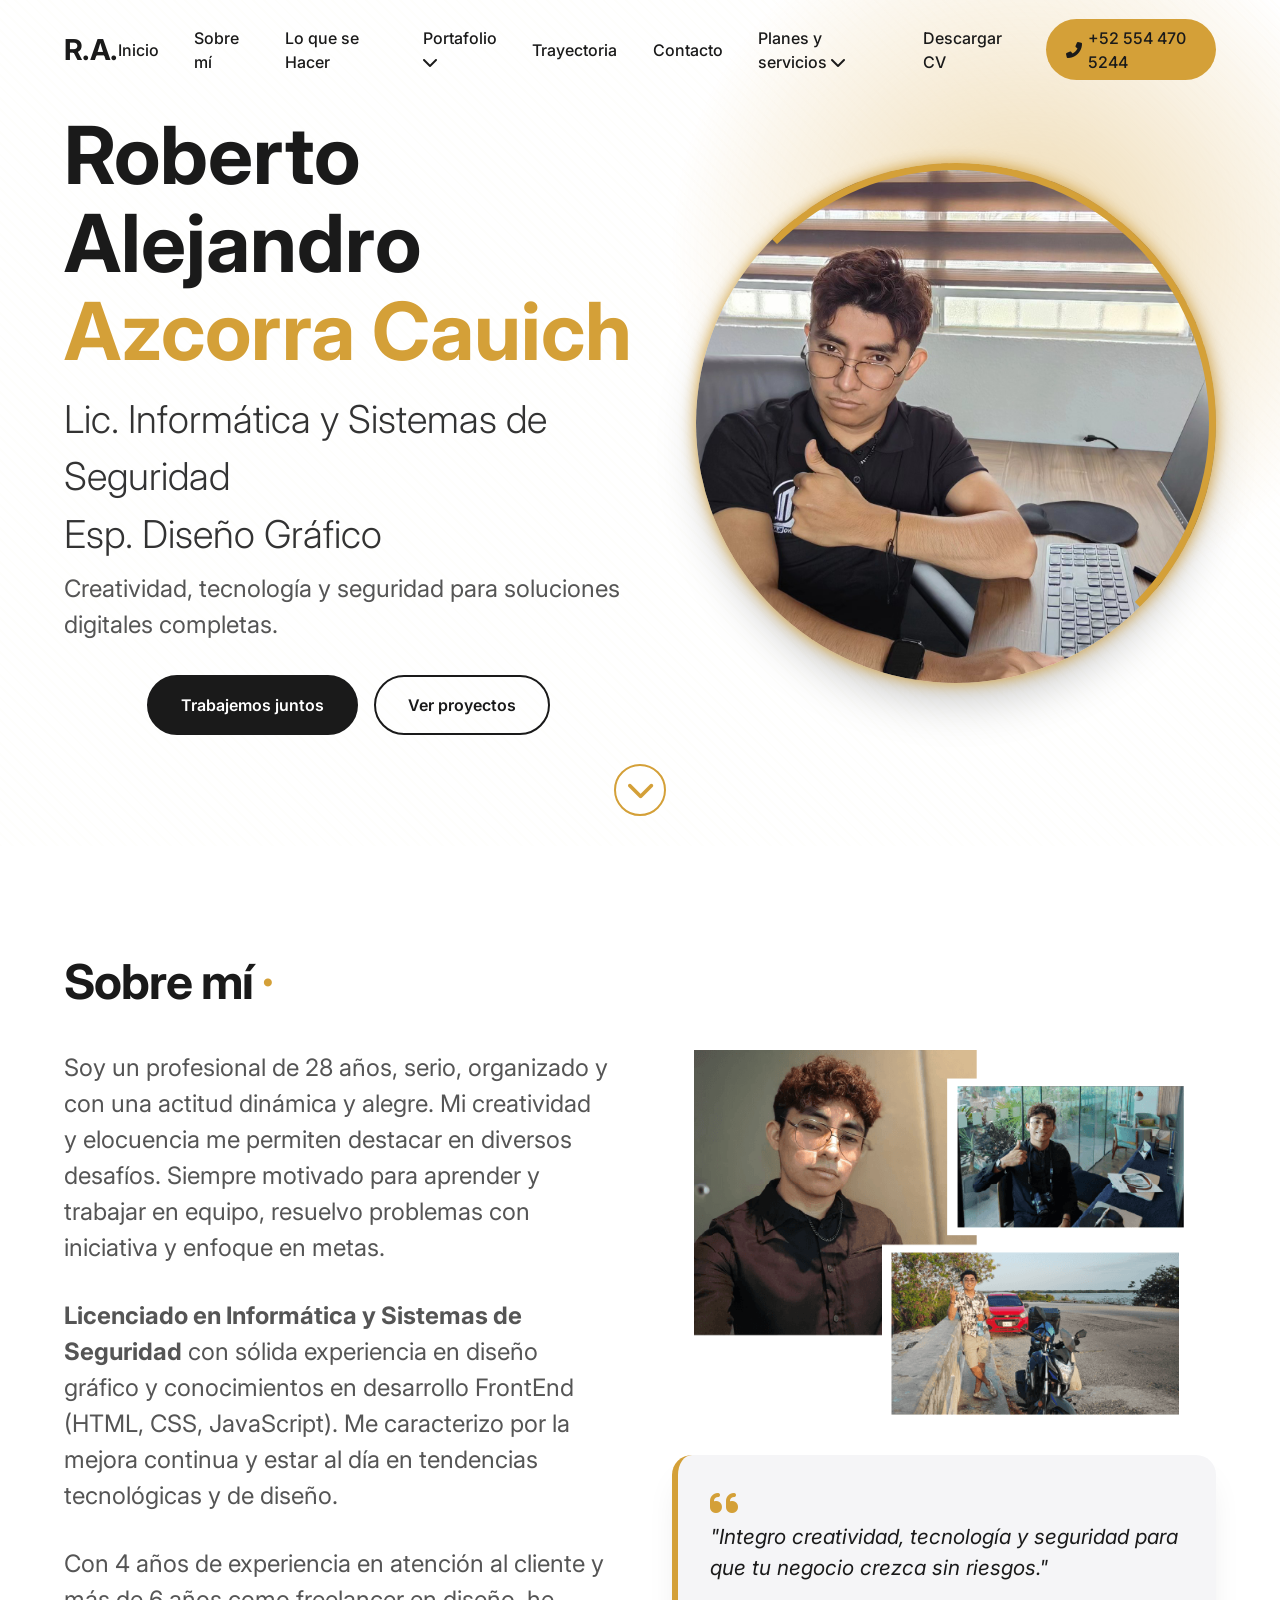
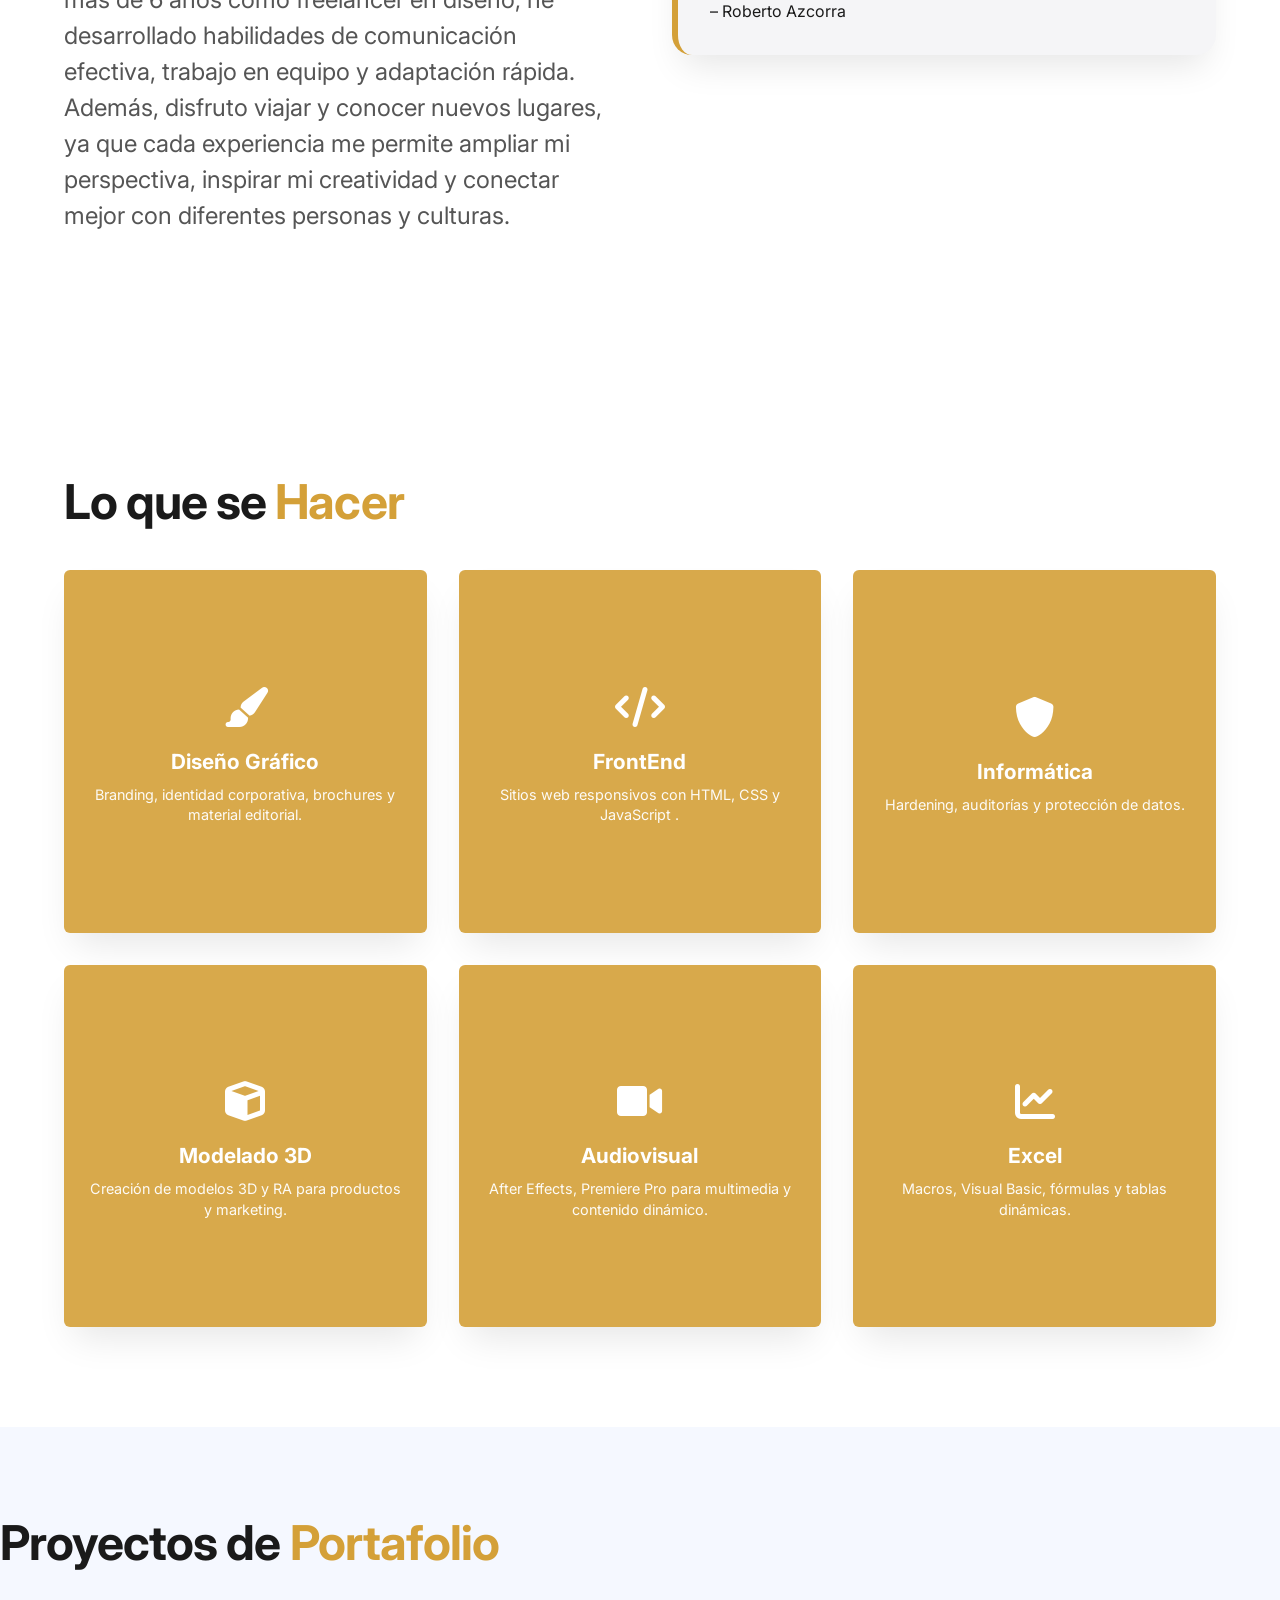
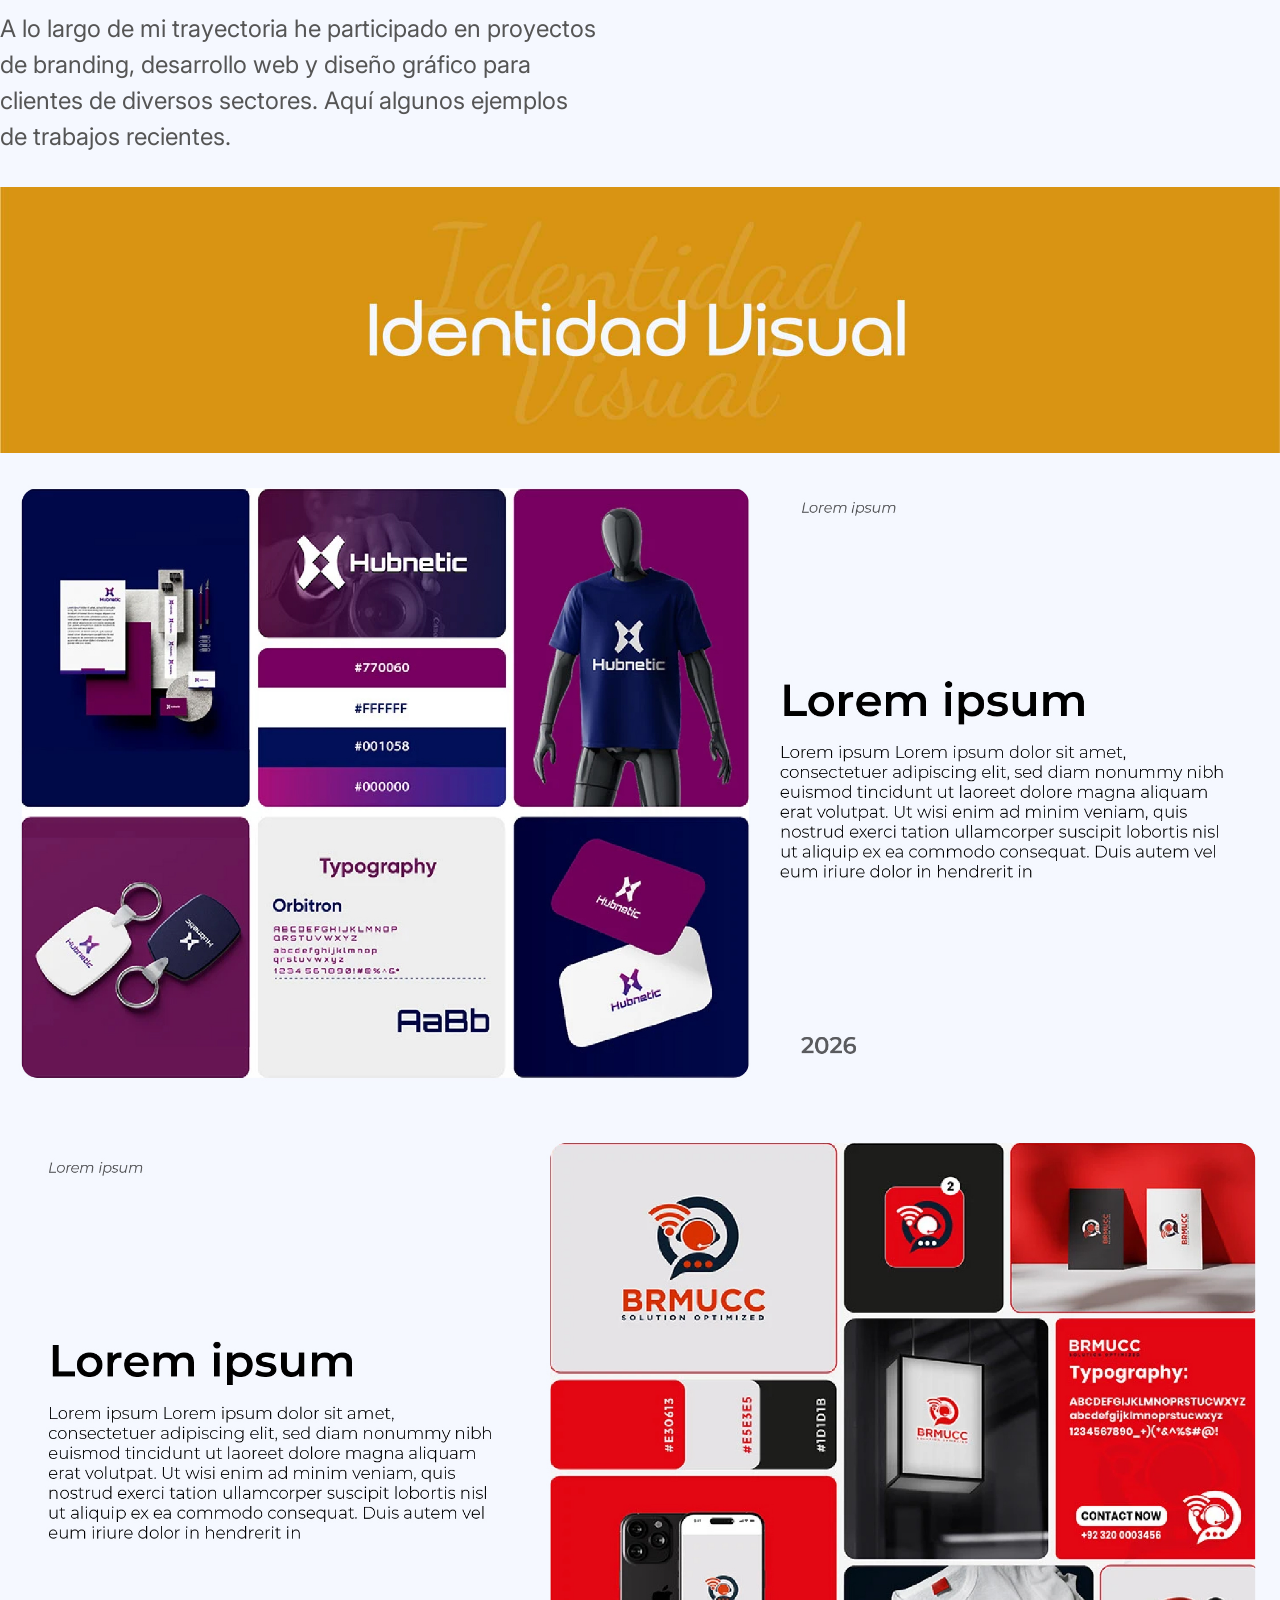
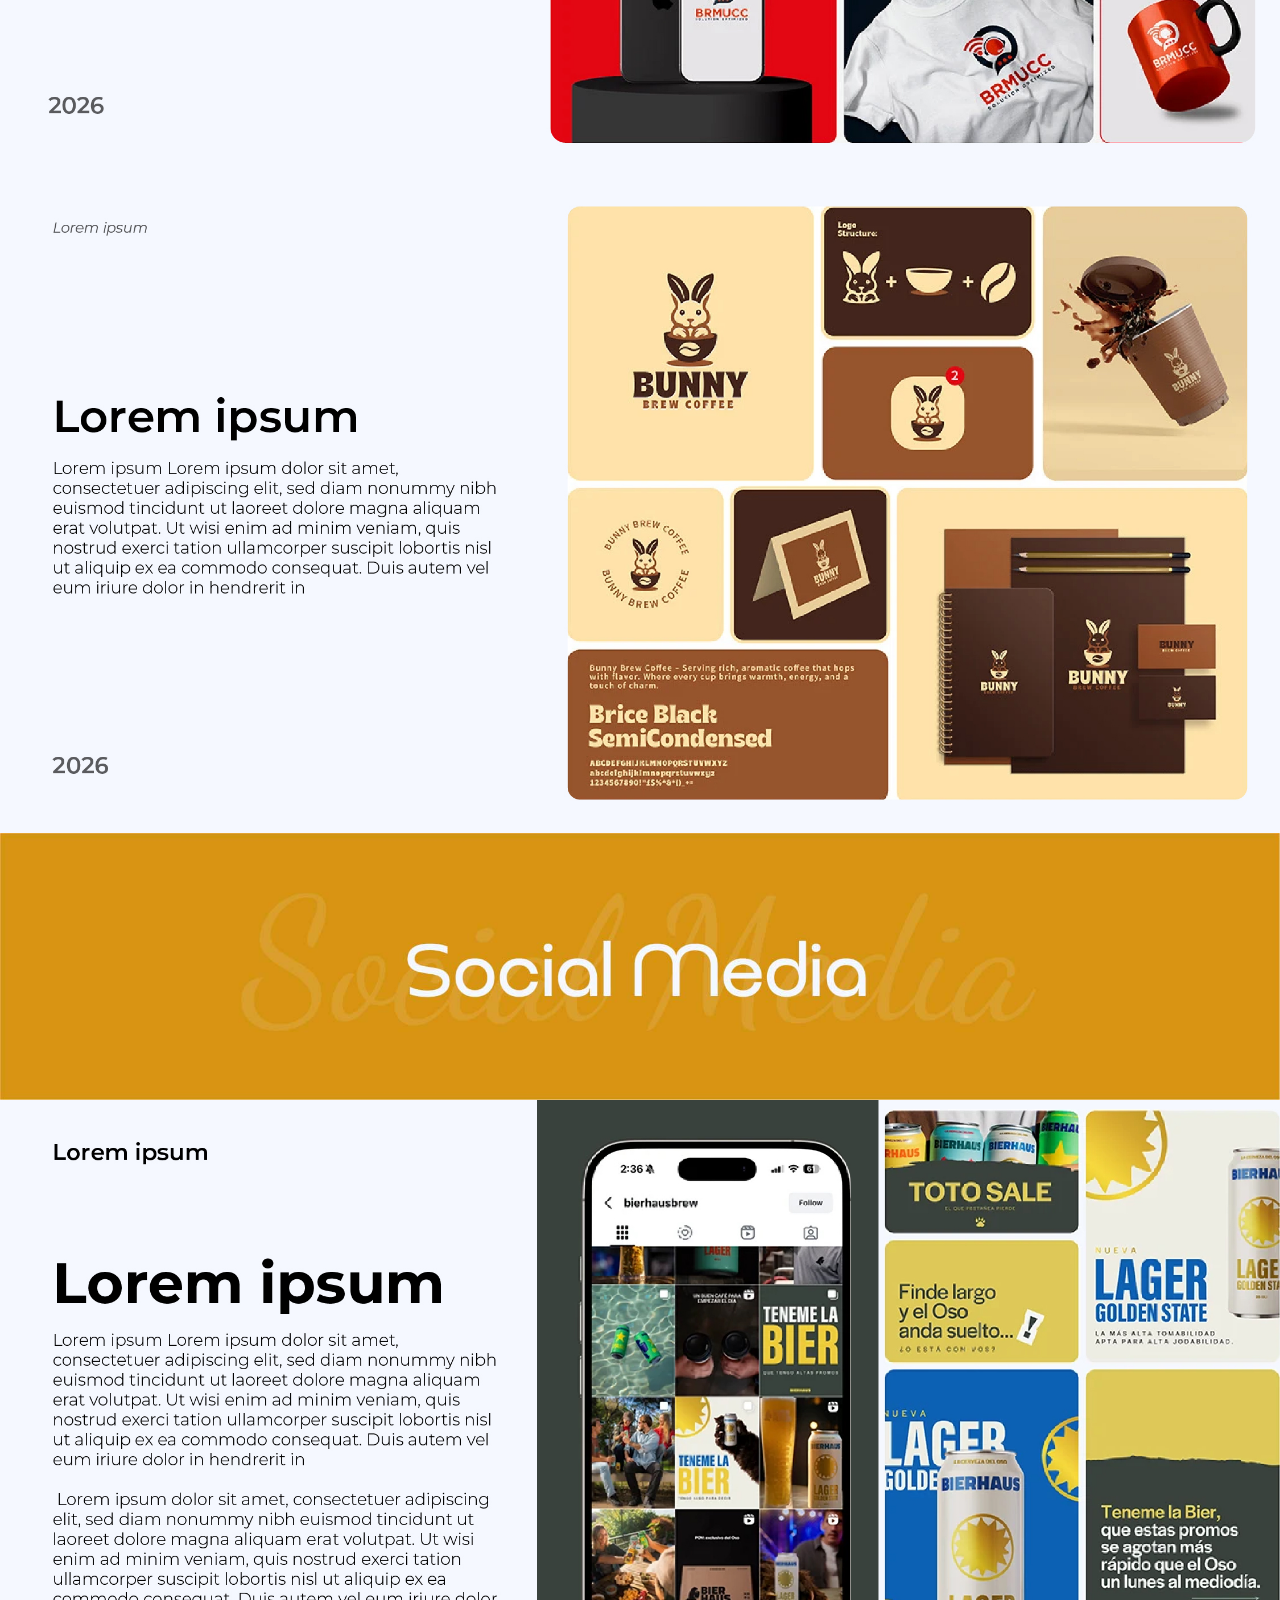
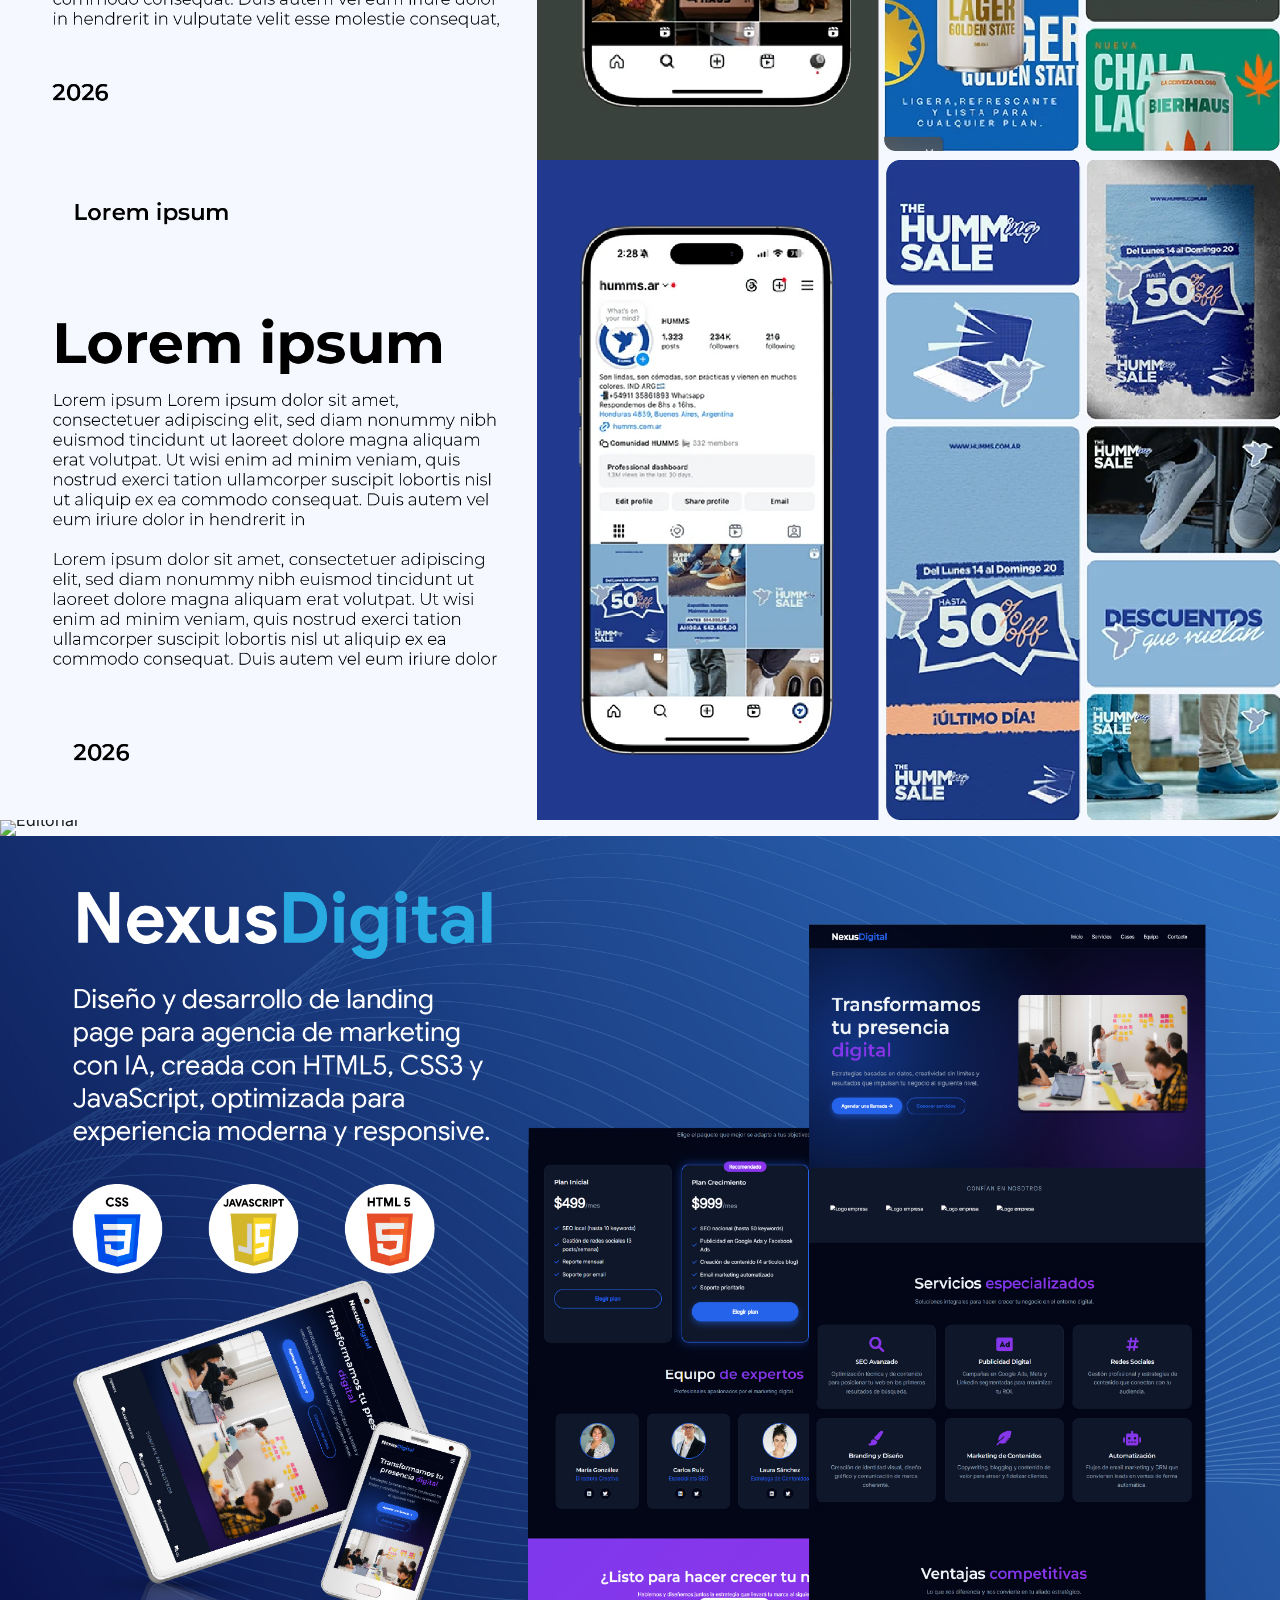
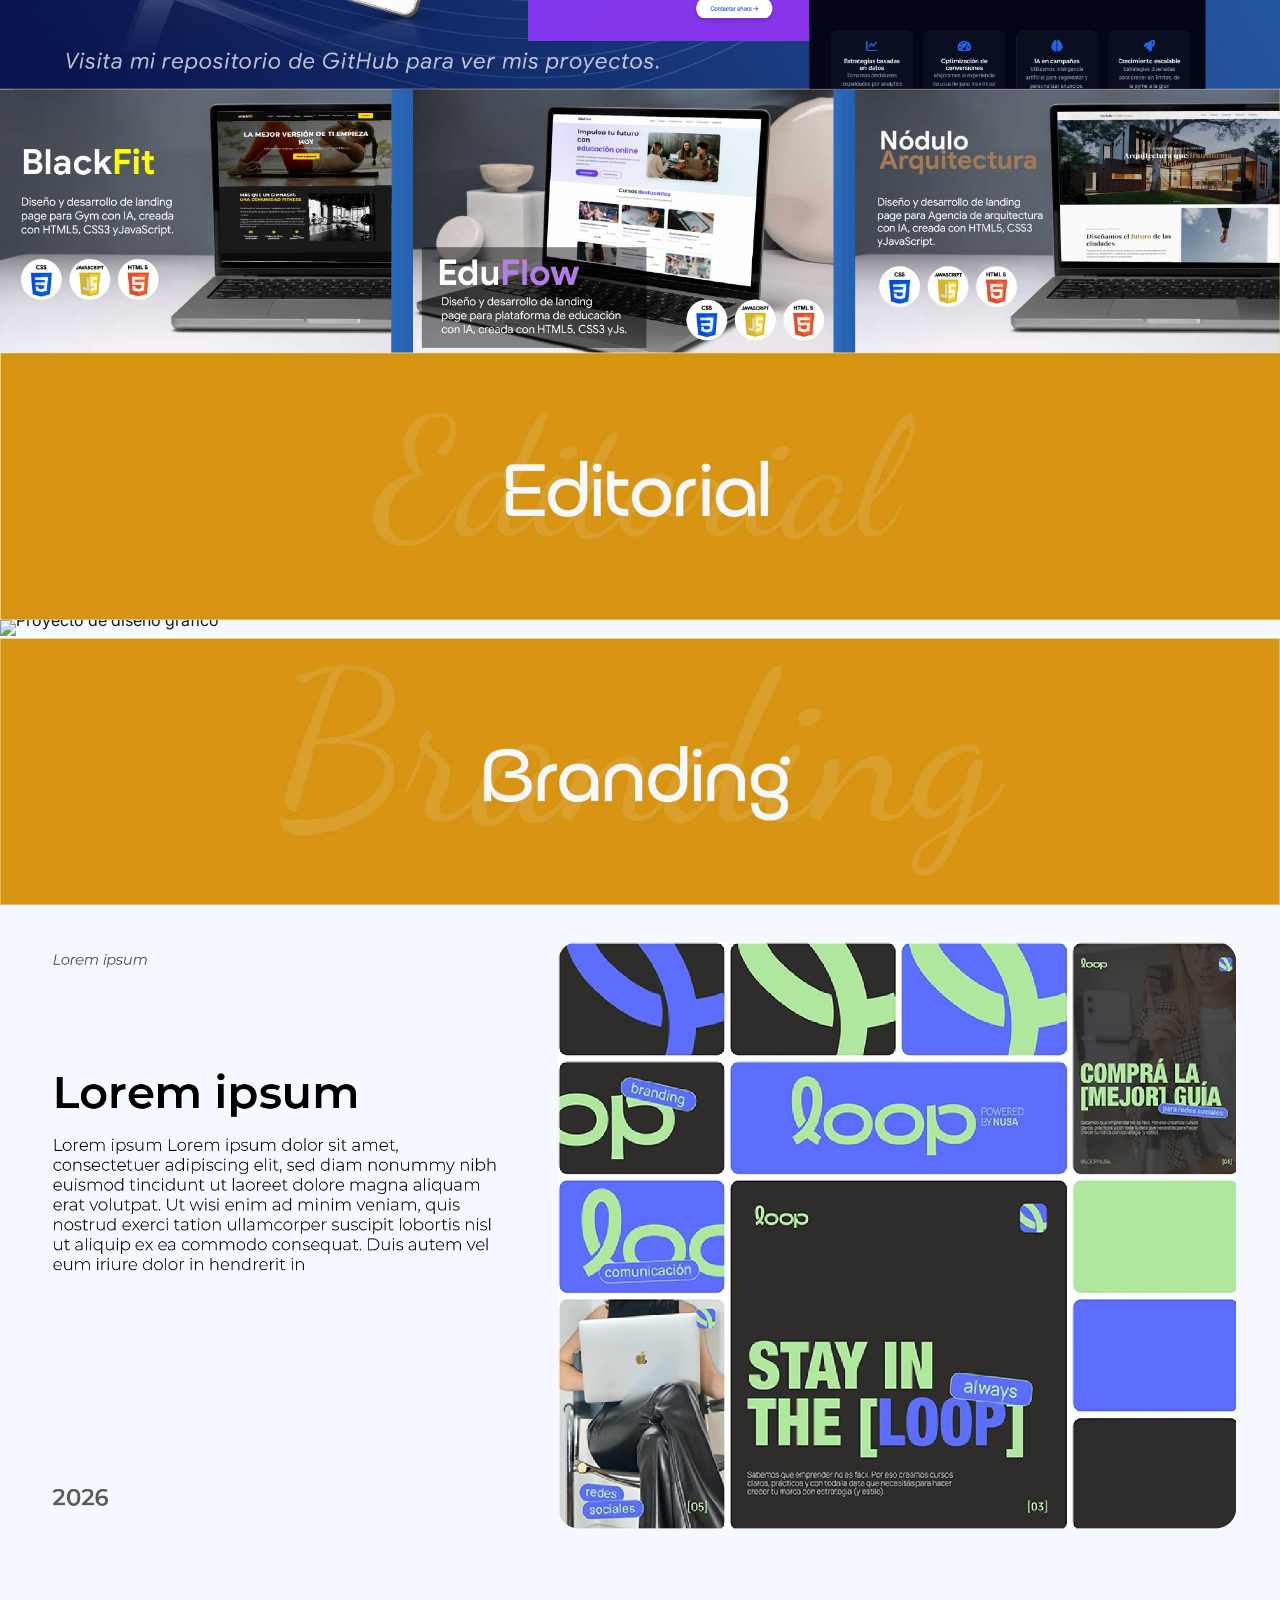
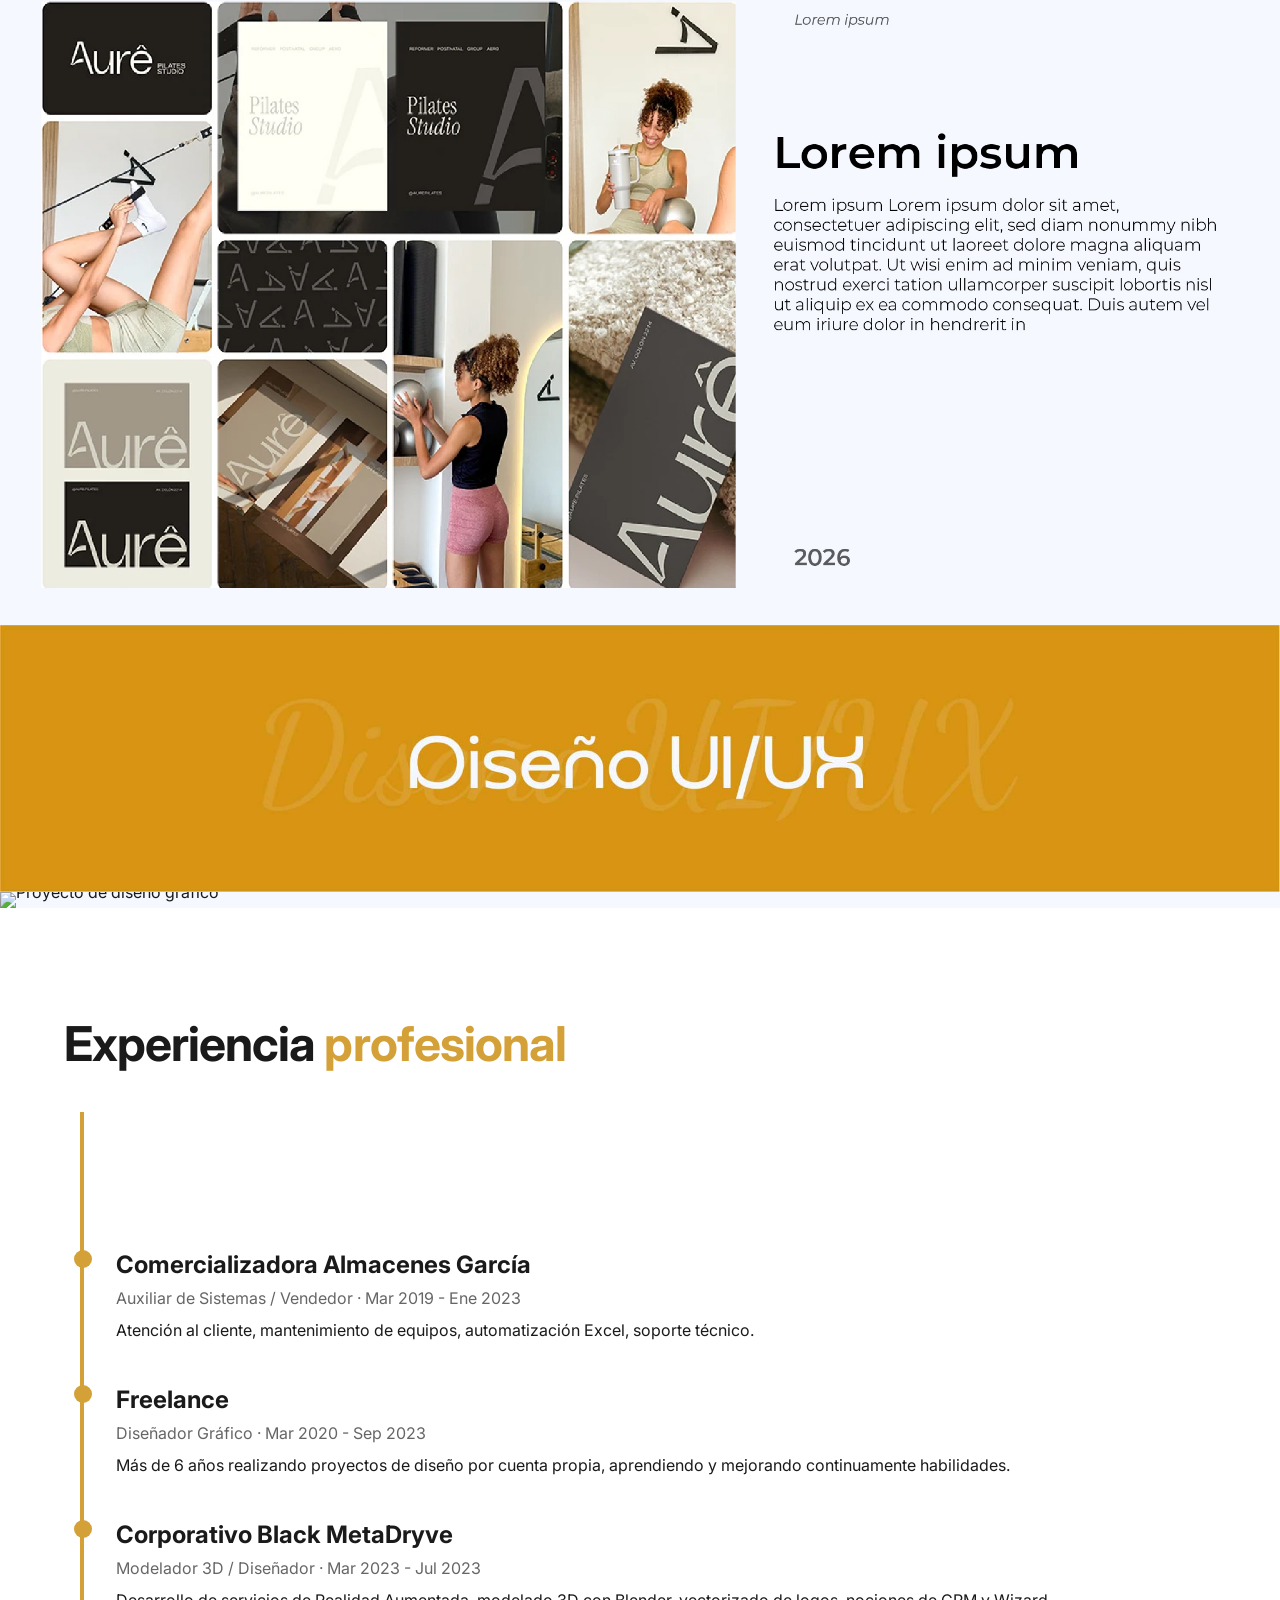
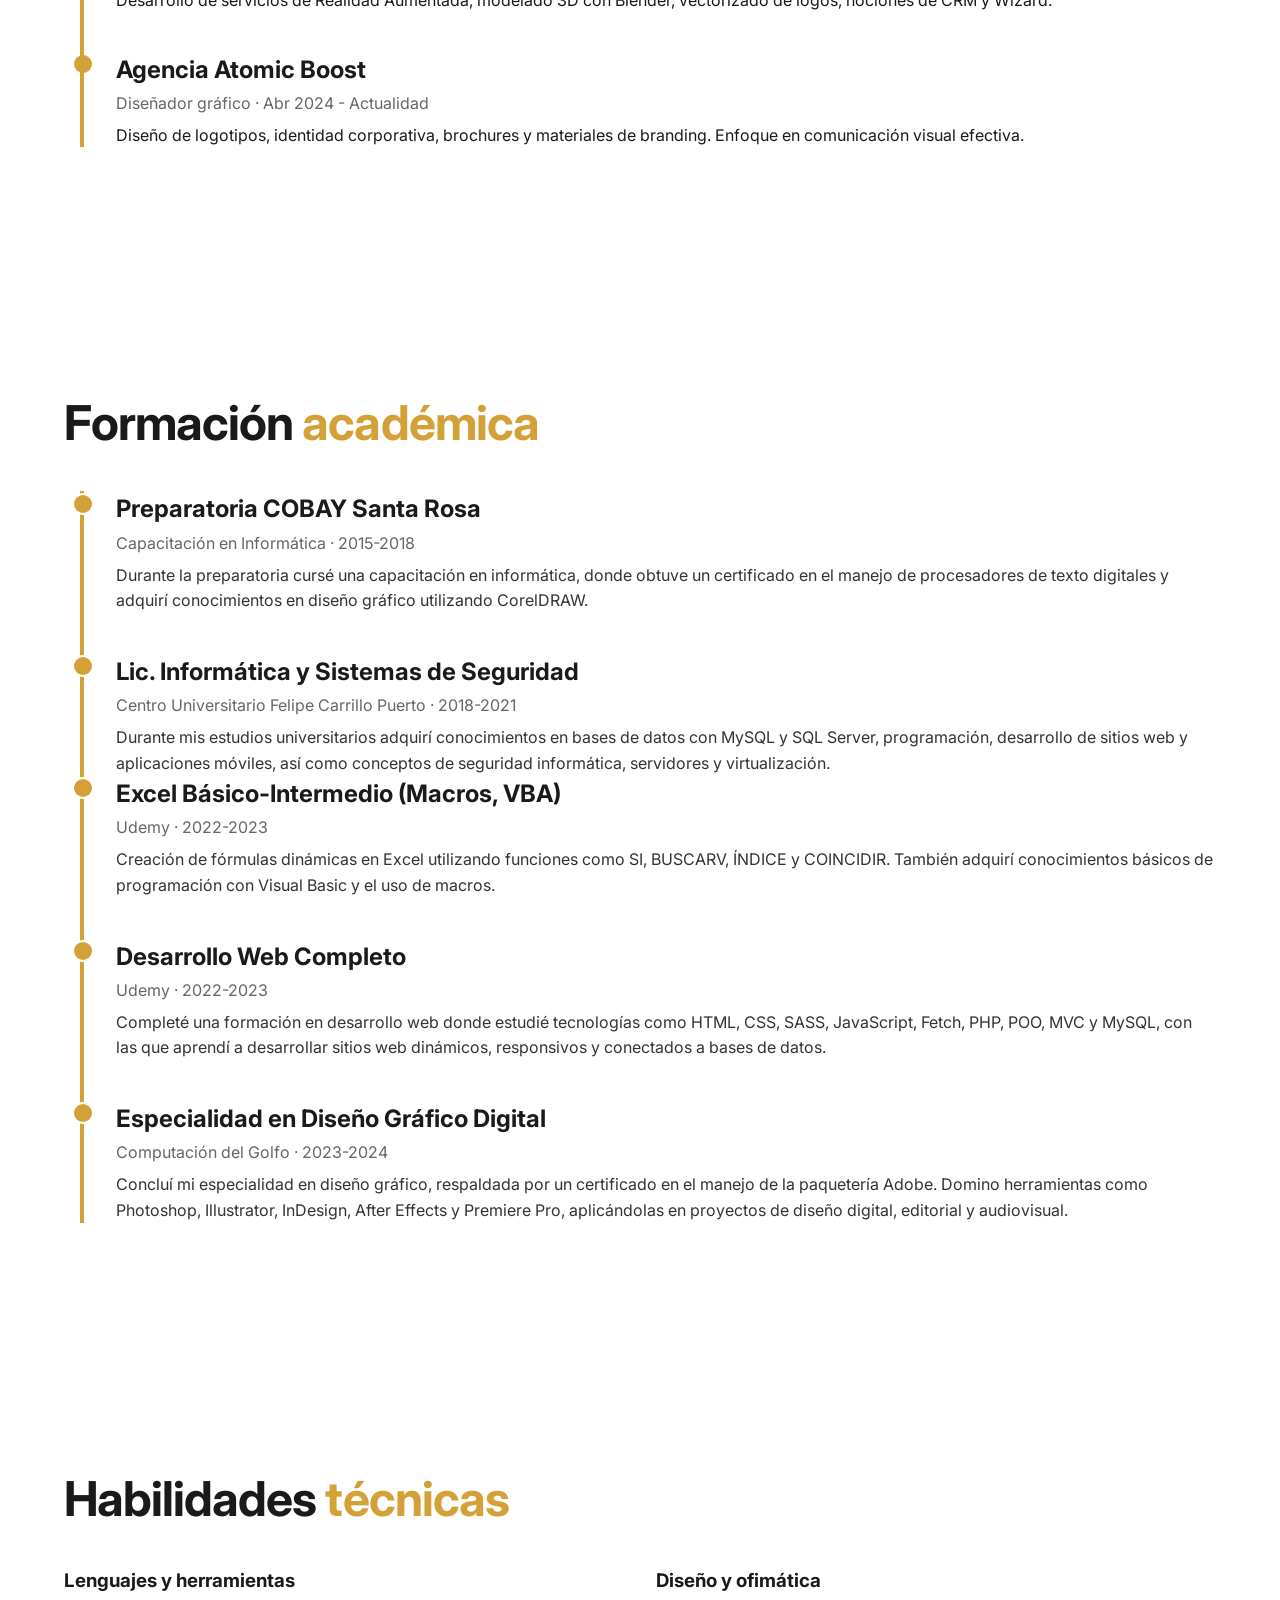
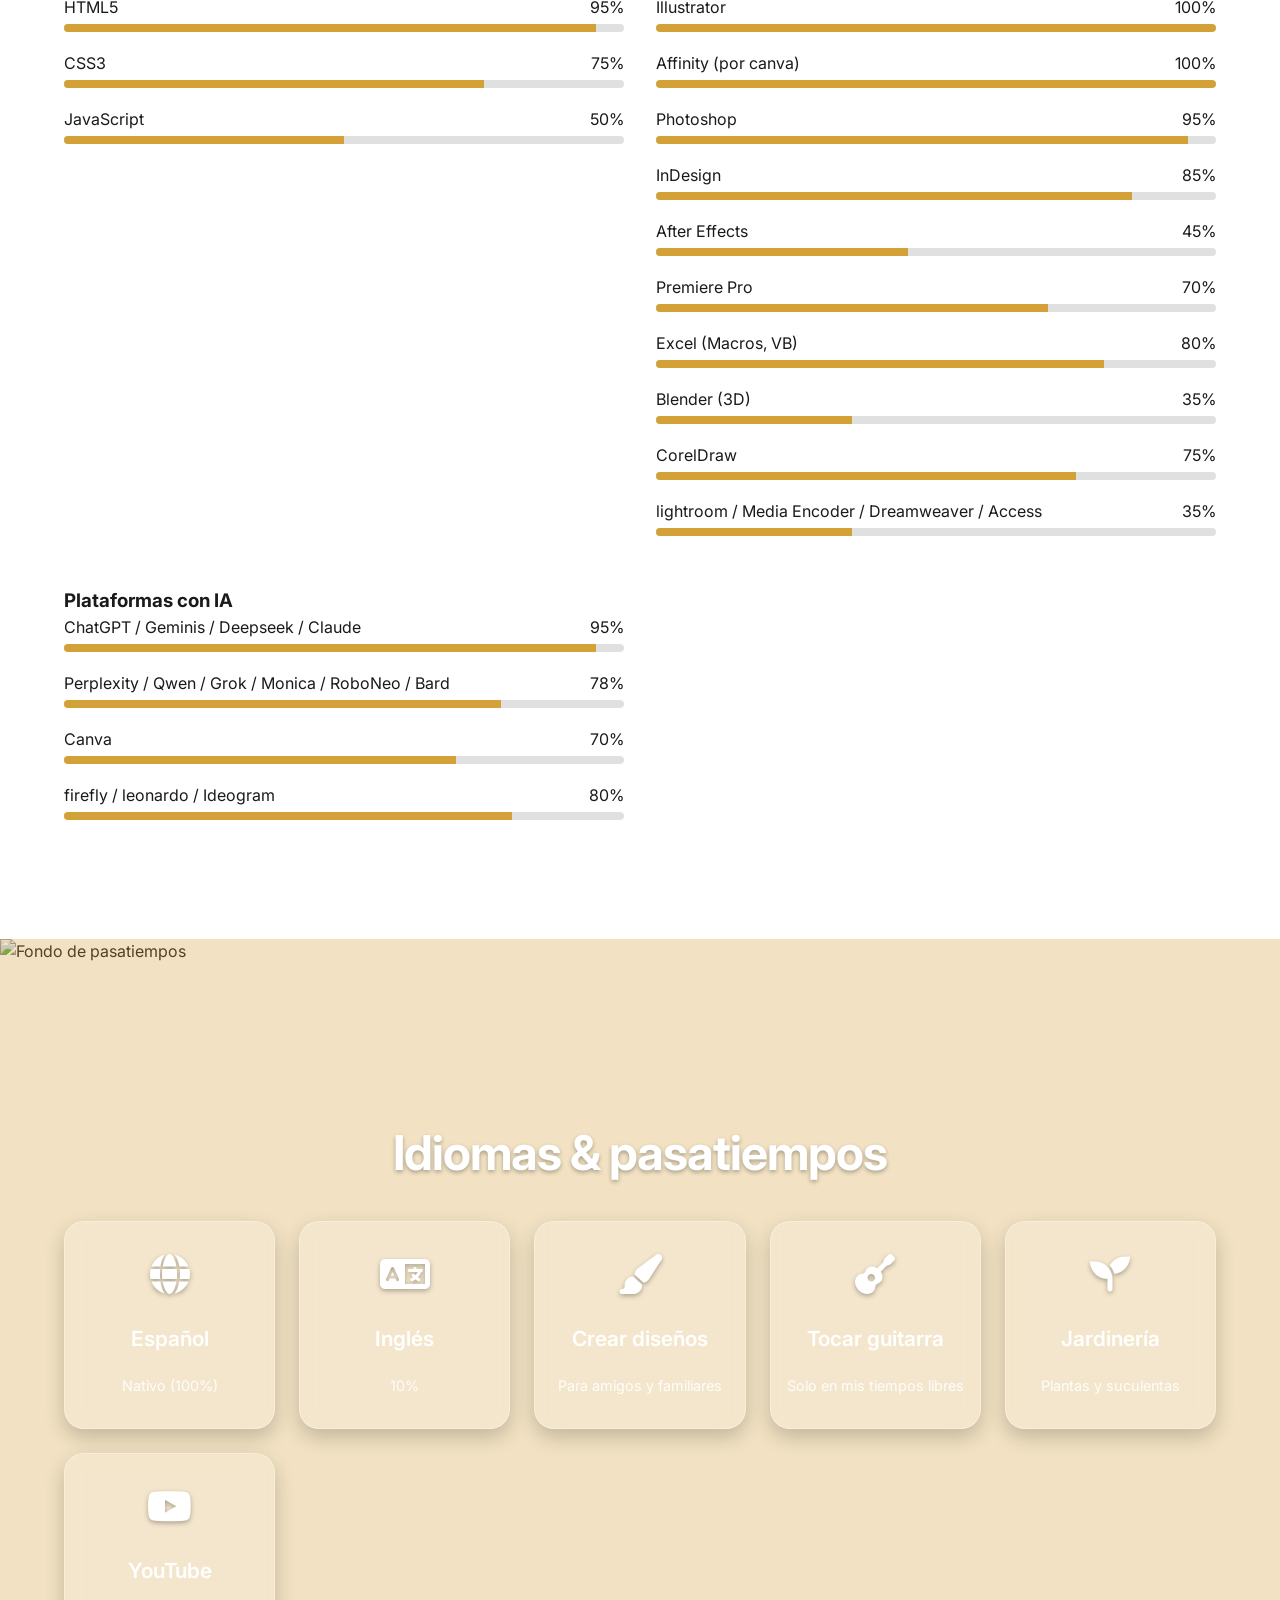
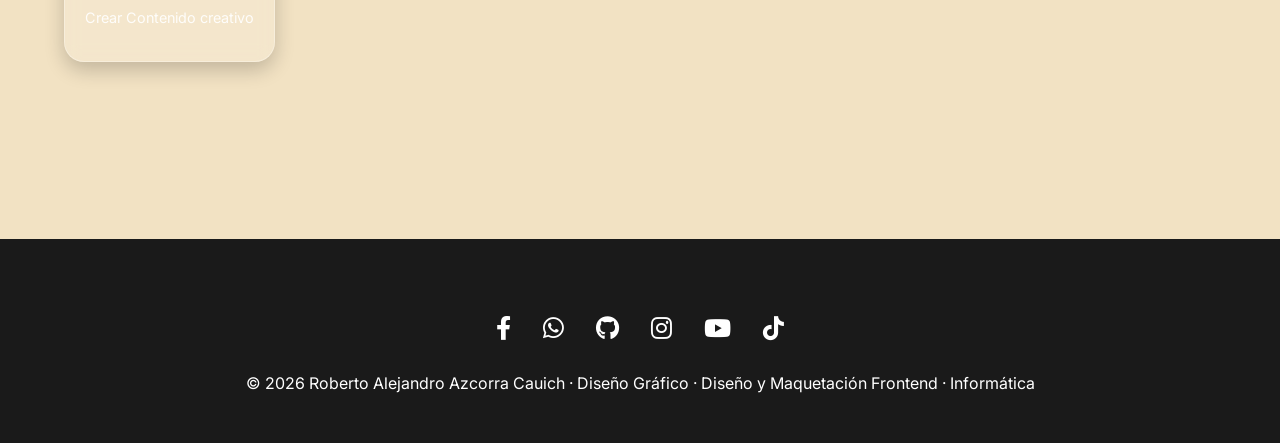
==== commit e354c799: "solo agrege lineas" ====
--- a/index.html
+++ b/index.html
@@ -249,7 +249,7 @@
   </picture>
 
 
-    <!-- diseño web (título como imagen) -->
+    <!-- diseño web (título como imagen) -->     
   <picture class="full-width-img reveal" id="web">
     <source media="(max-width: 768px)" srcset="imagenes/proyectos/diseño-web.jpg">
     <source media="(min-width: 769px)" srcset="imagenes/proyectos/diseño-web2.jpg">
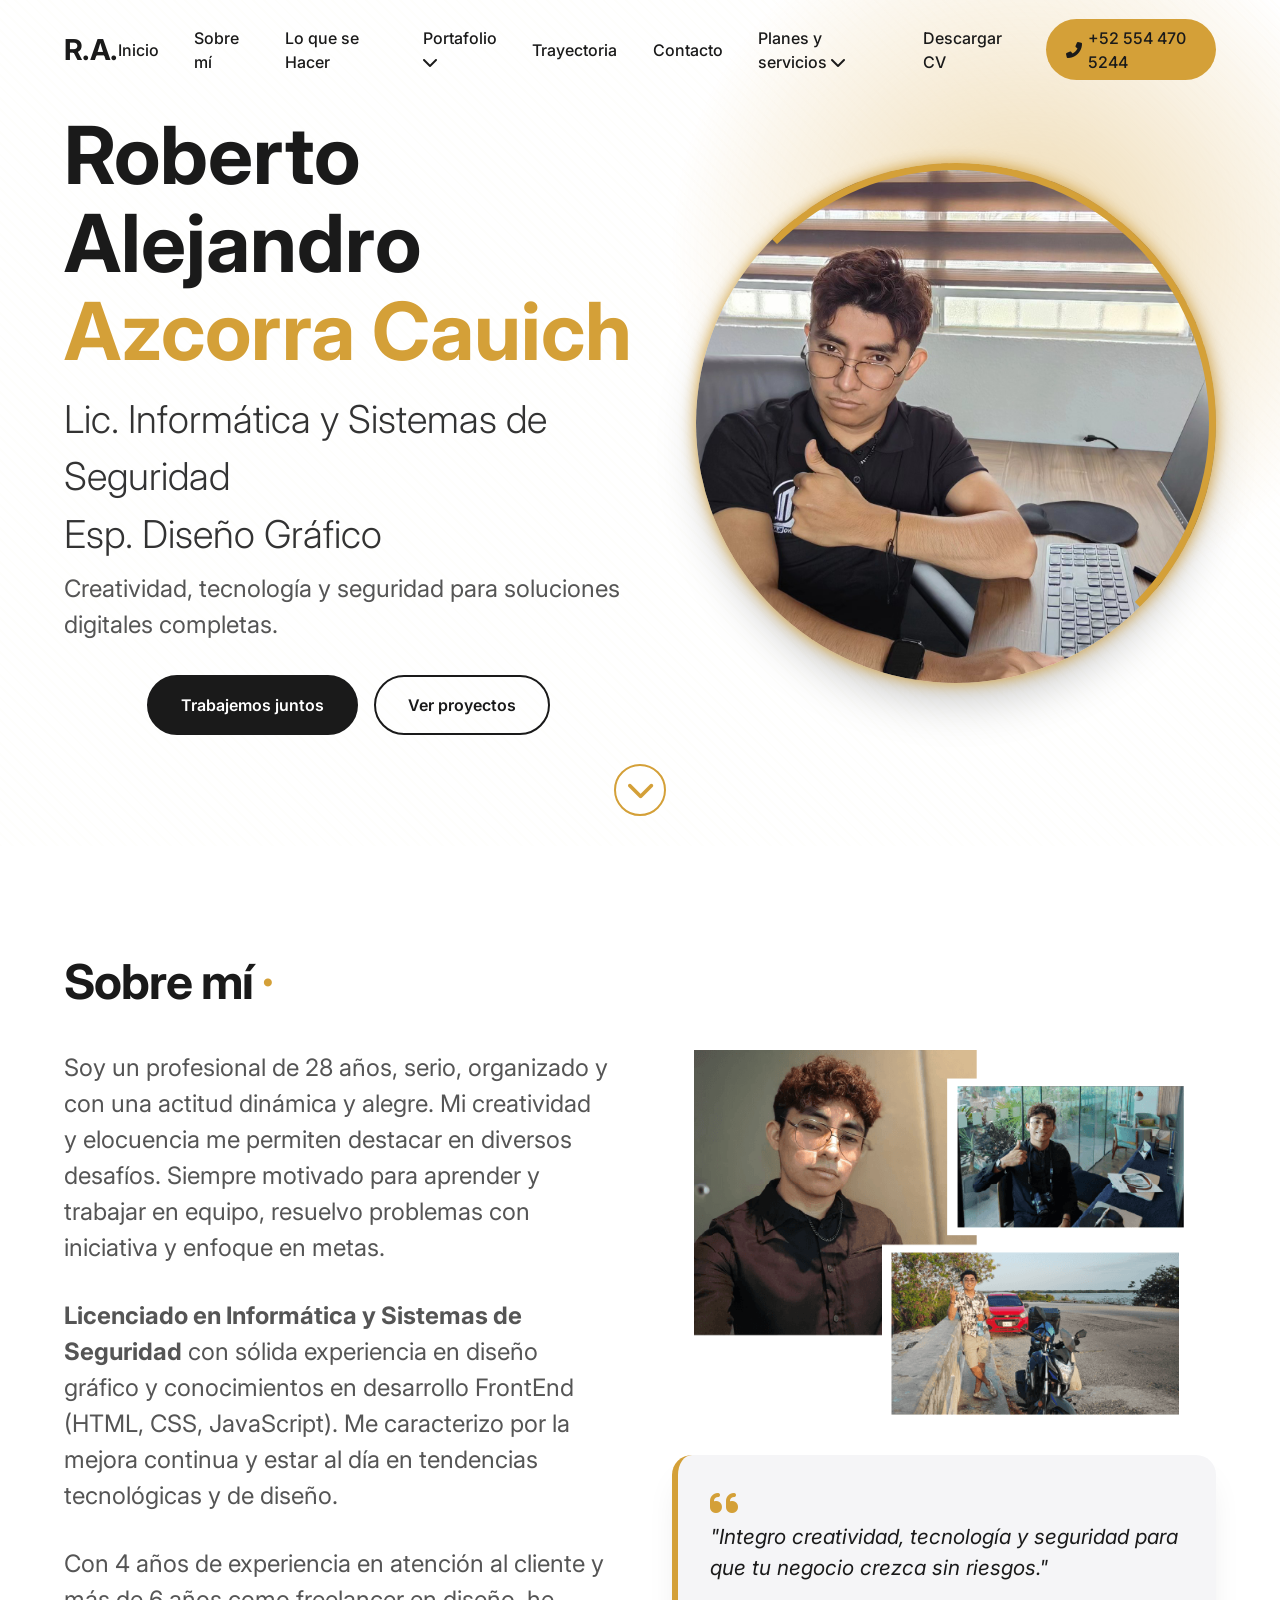
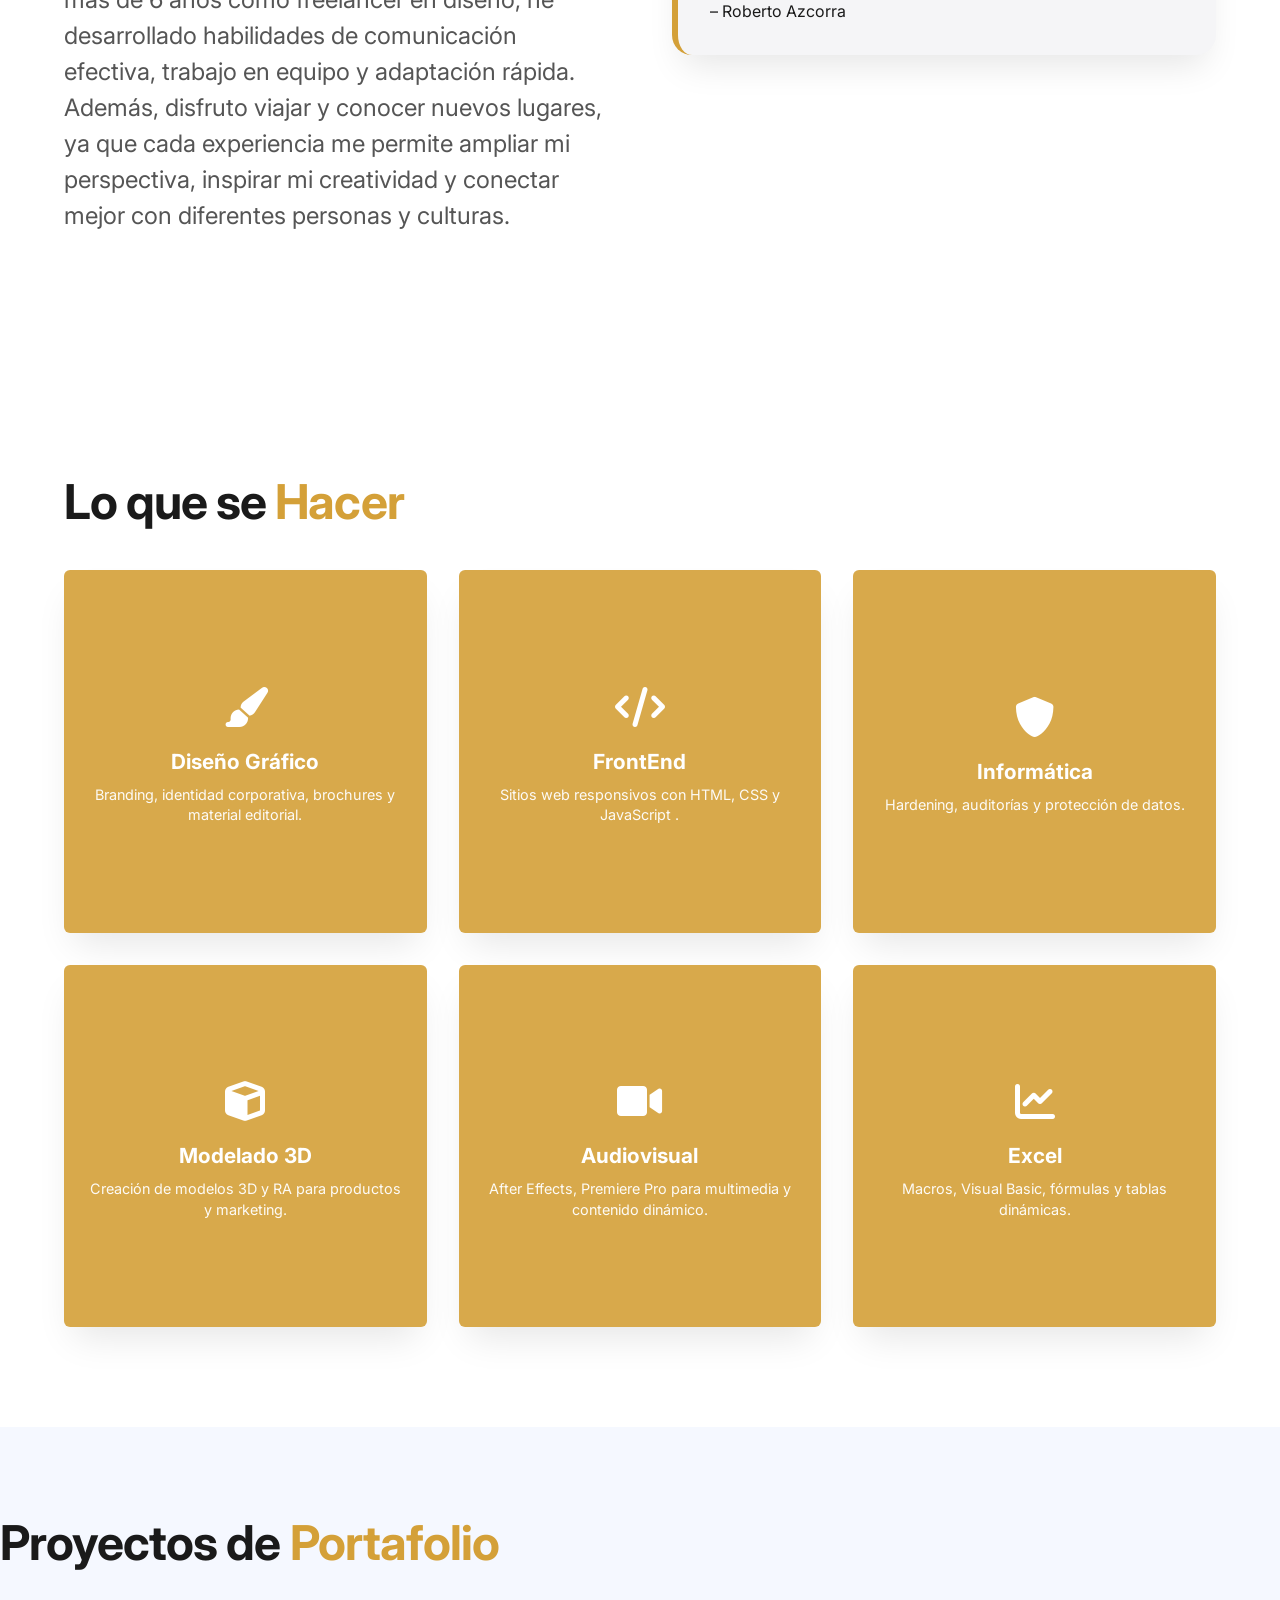
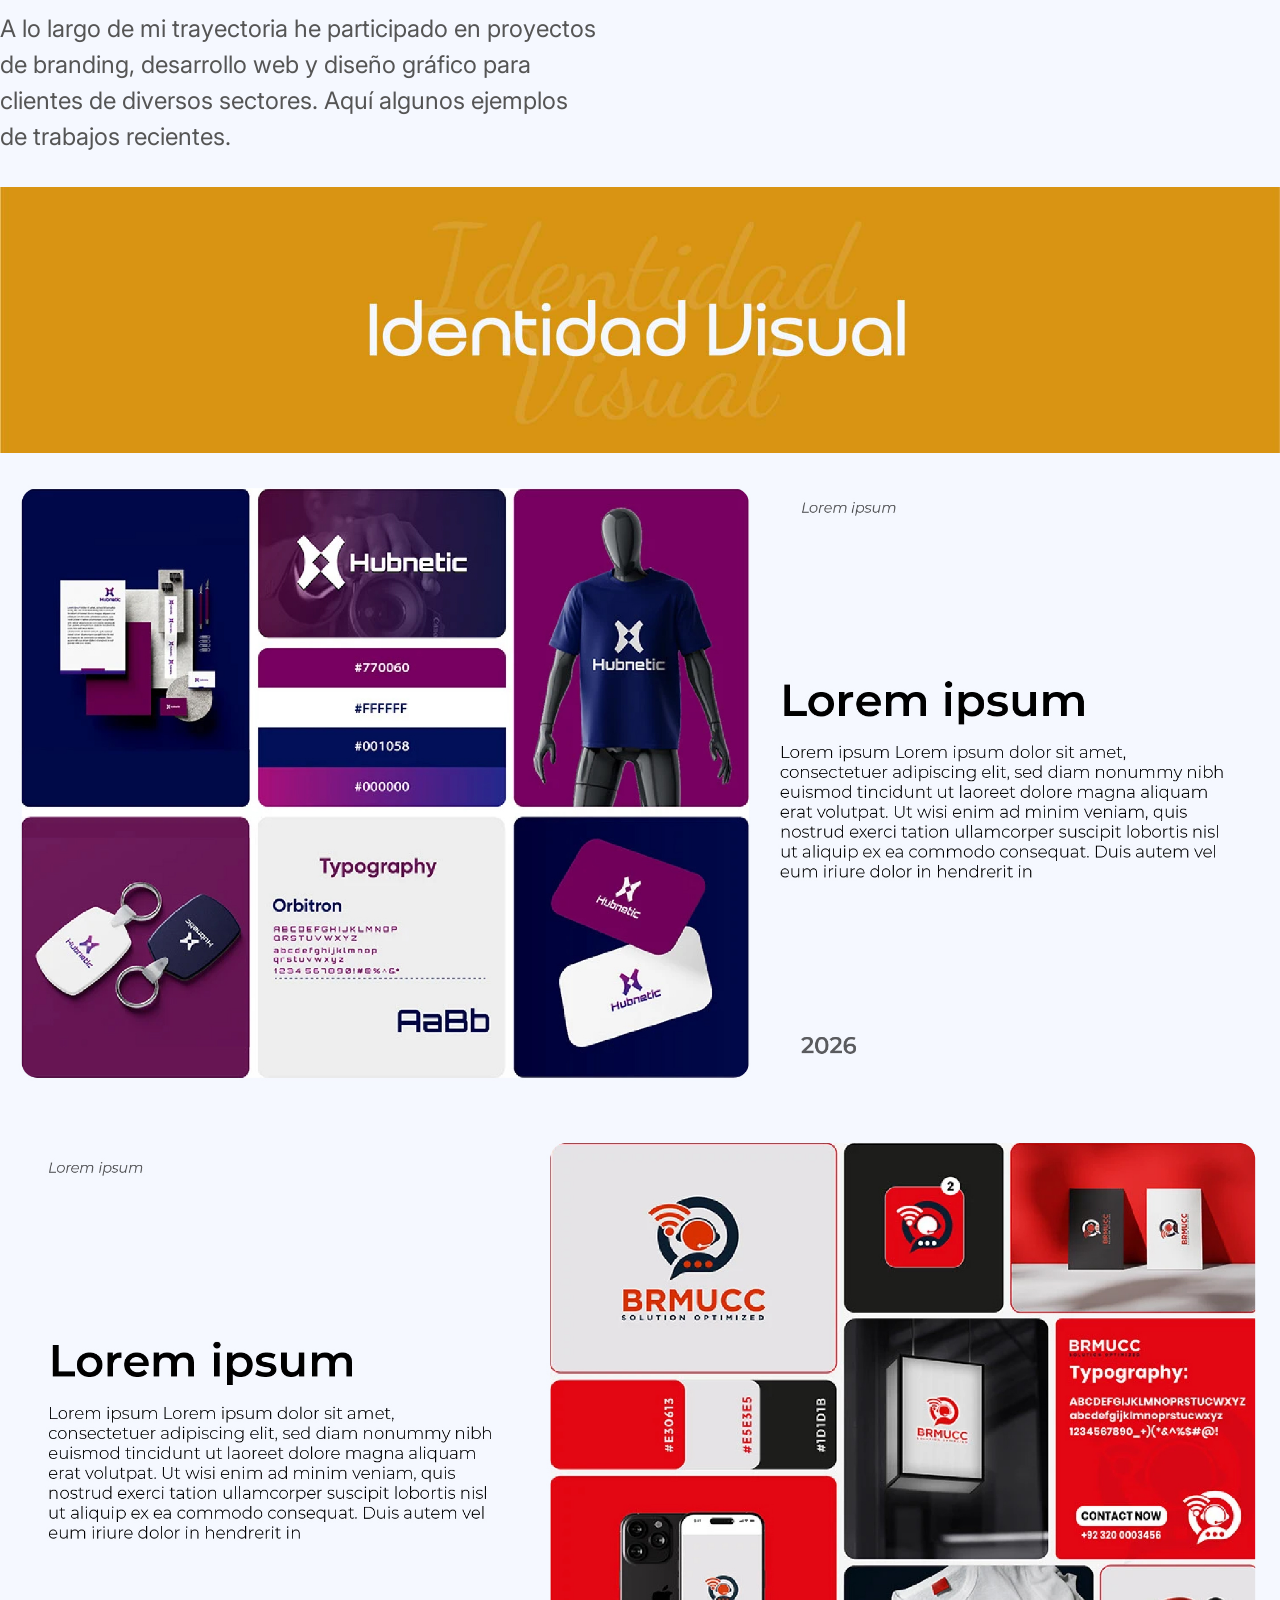
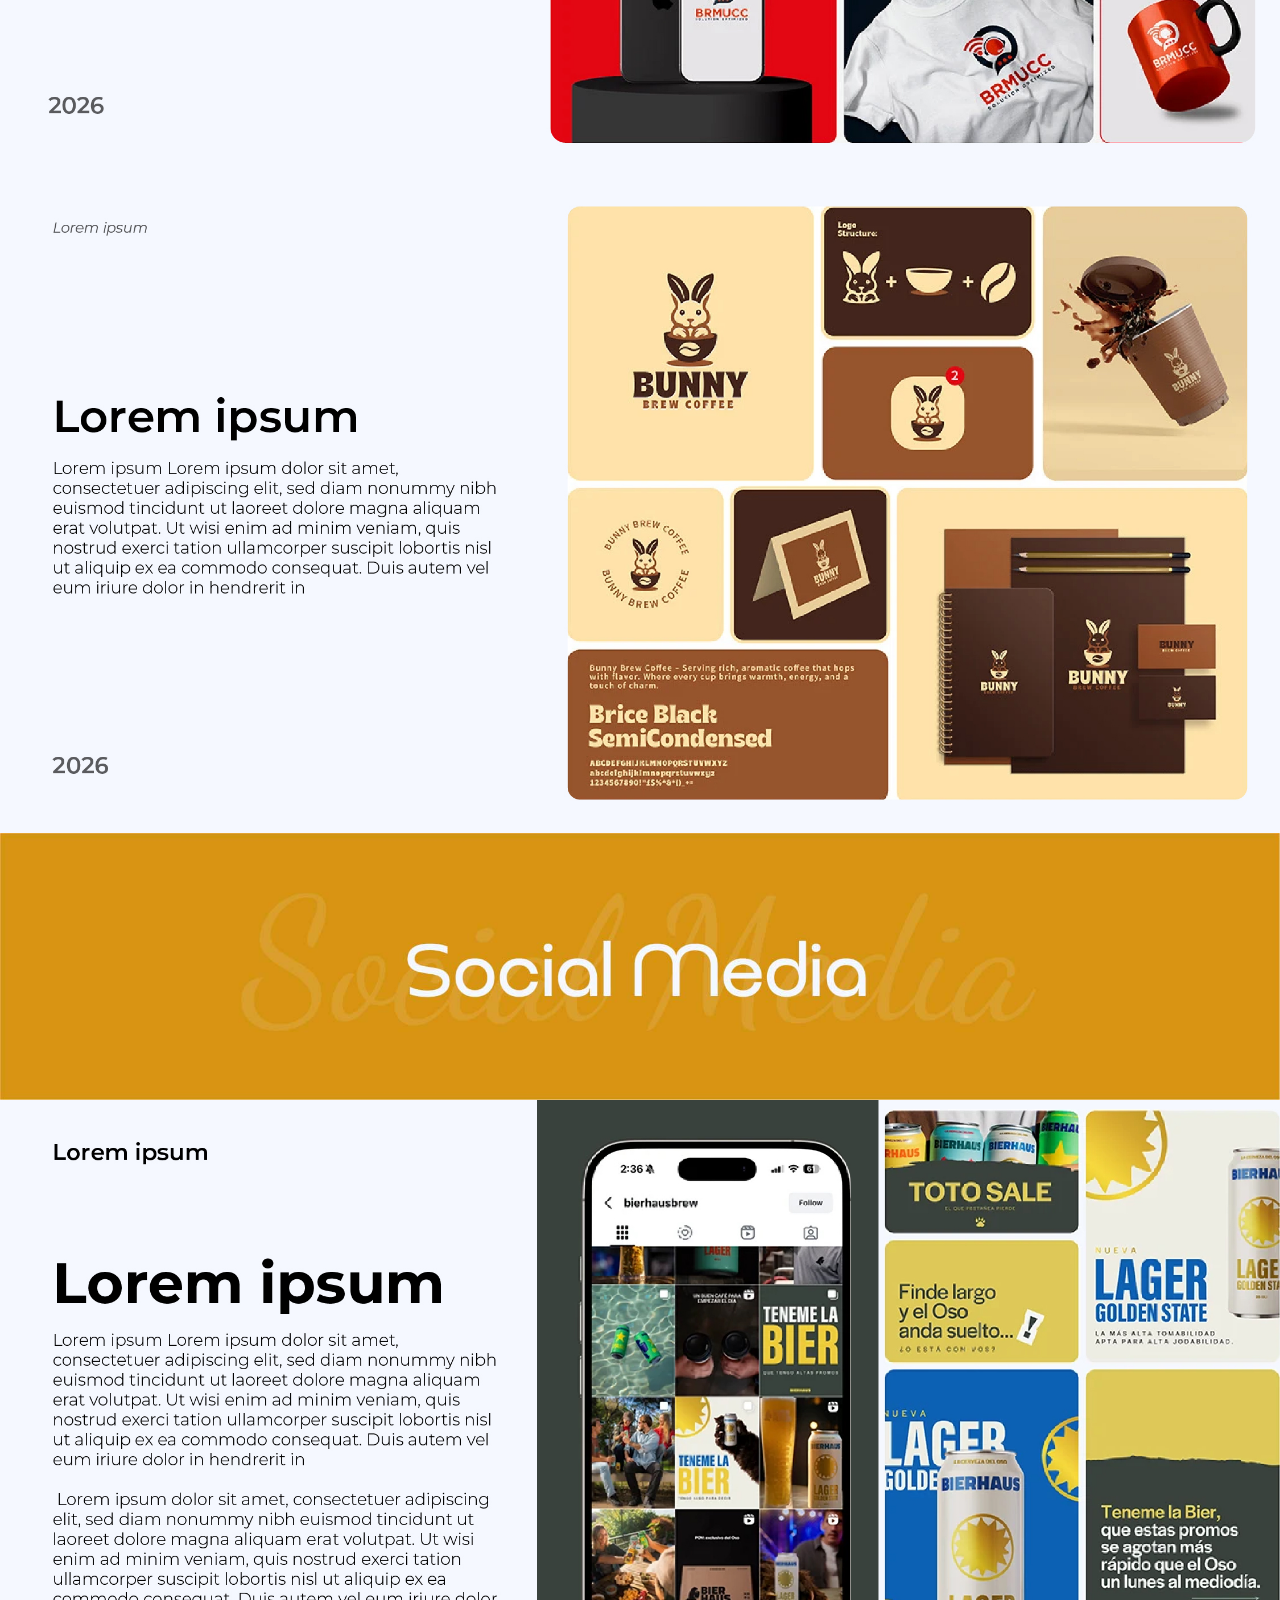
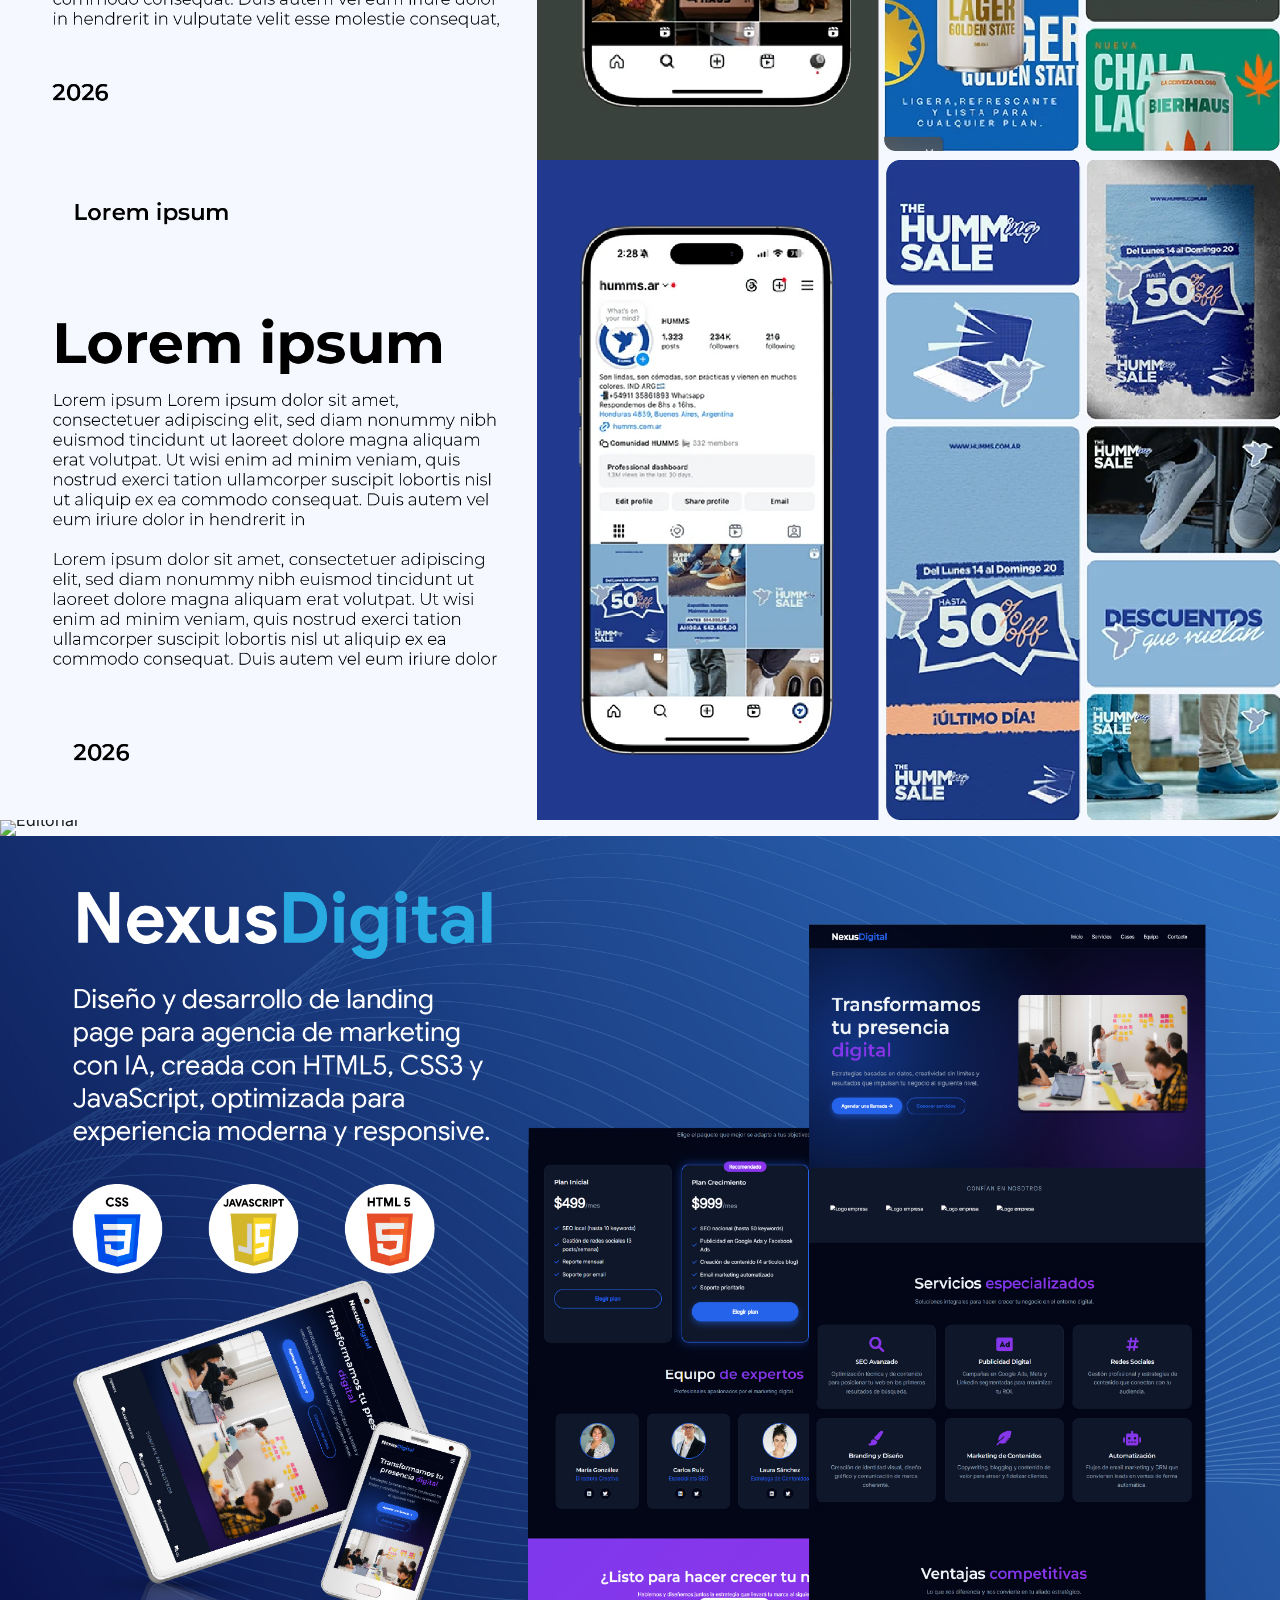
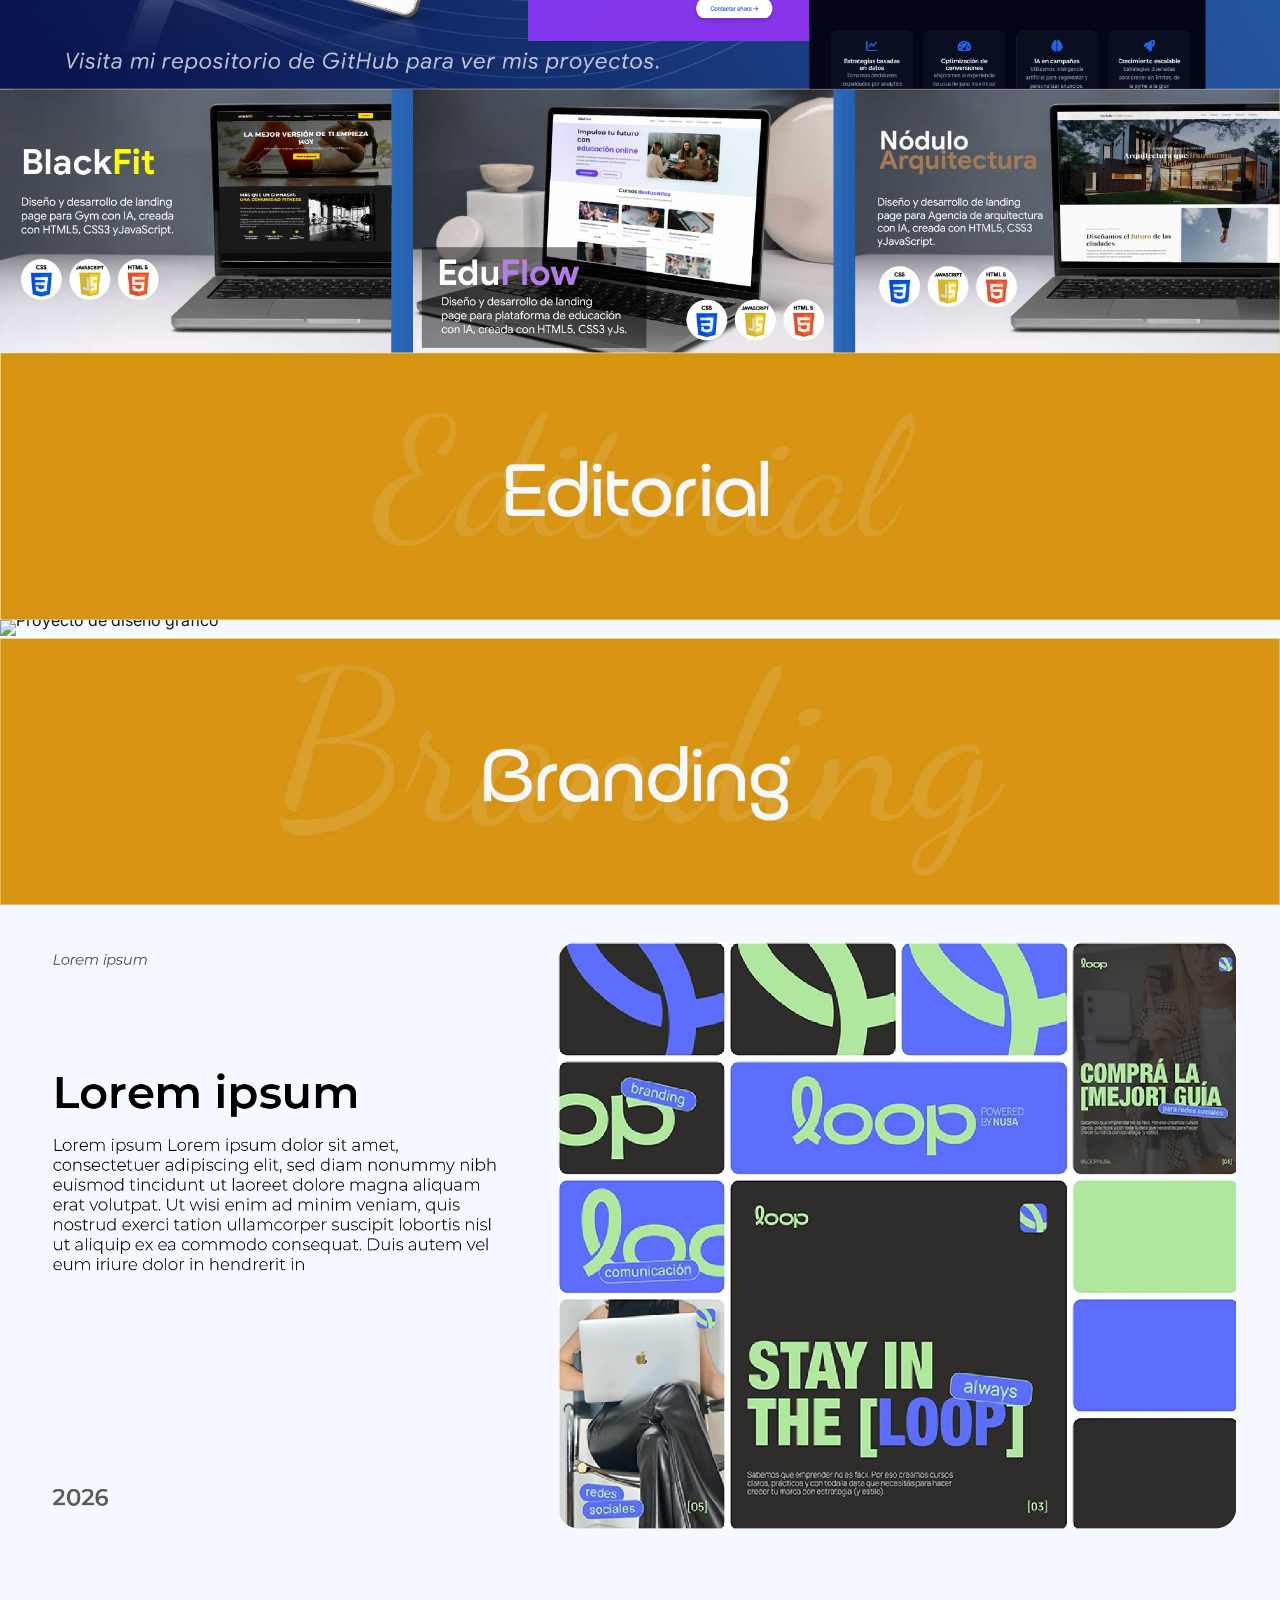
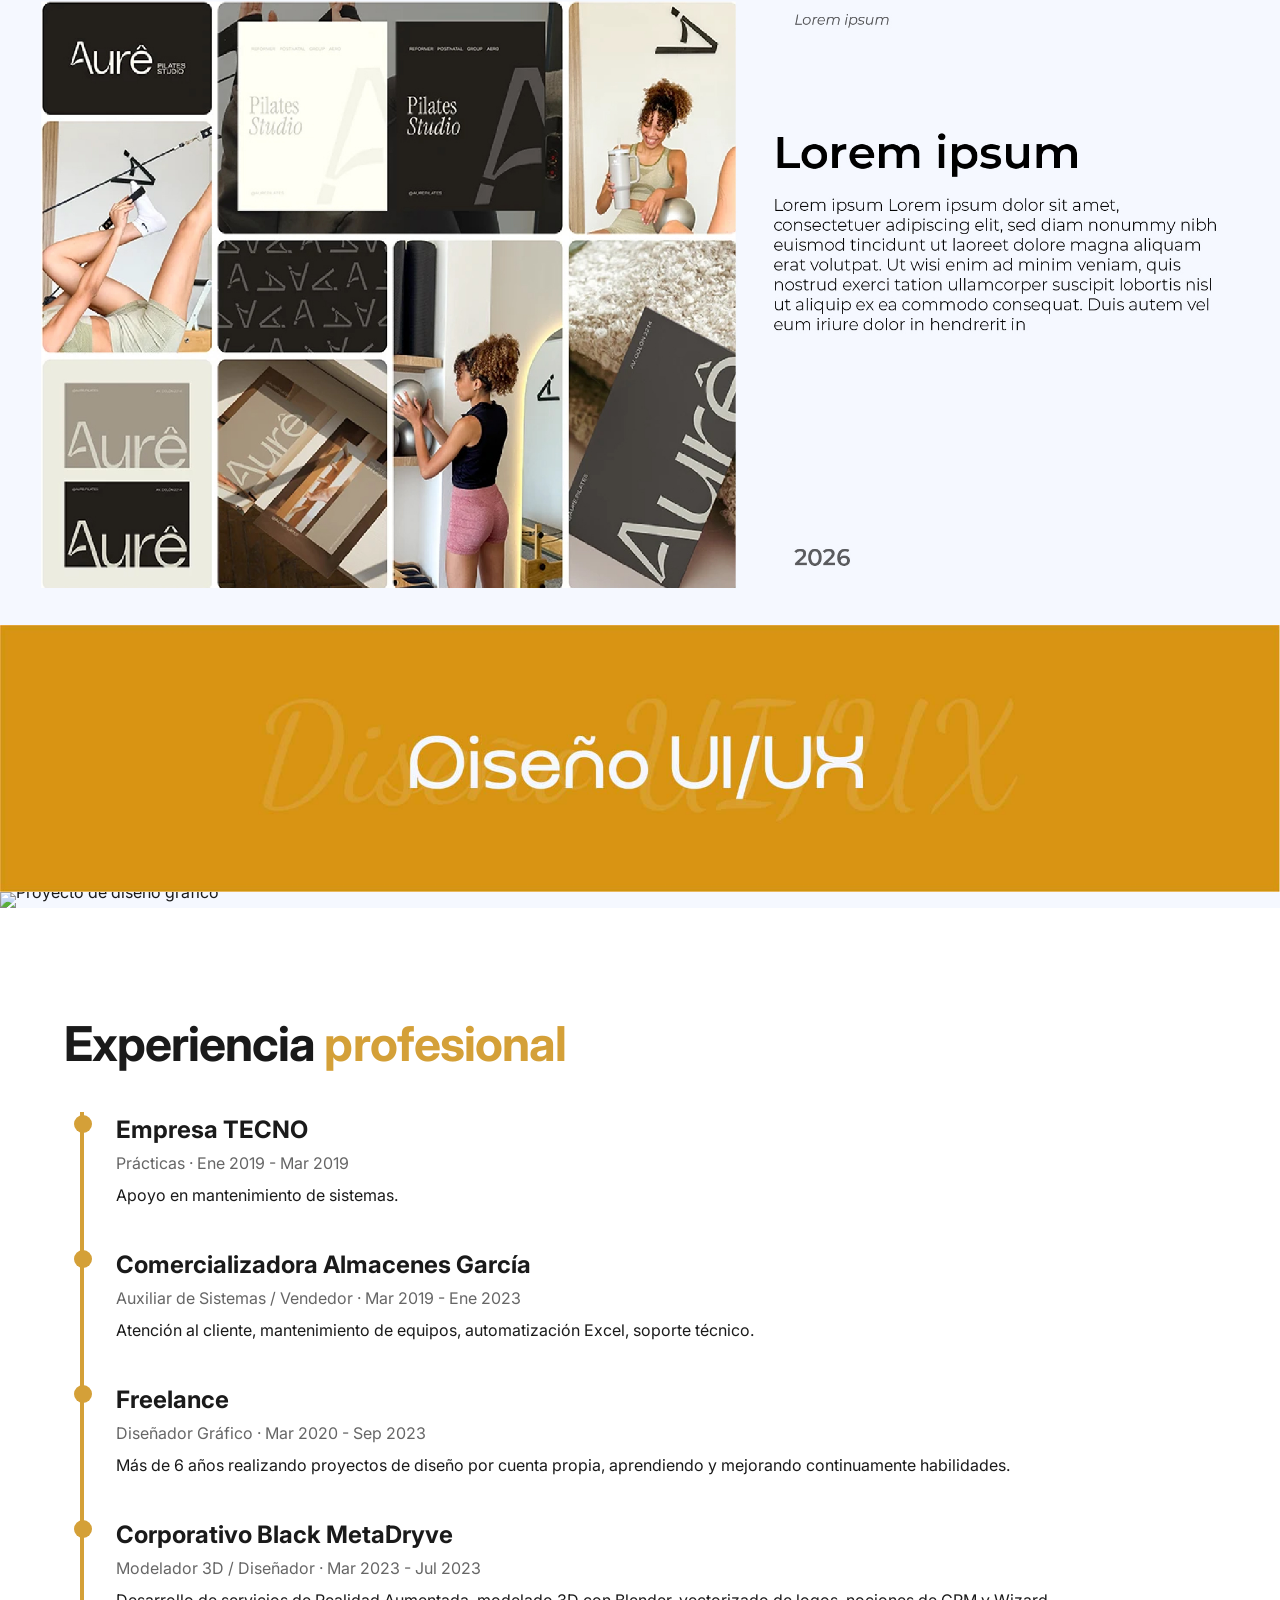
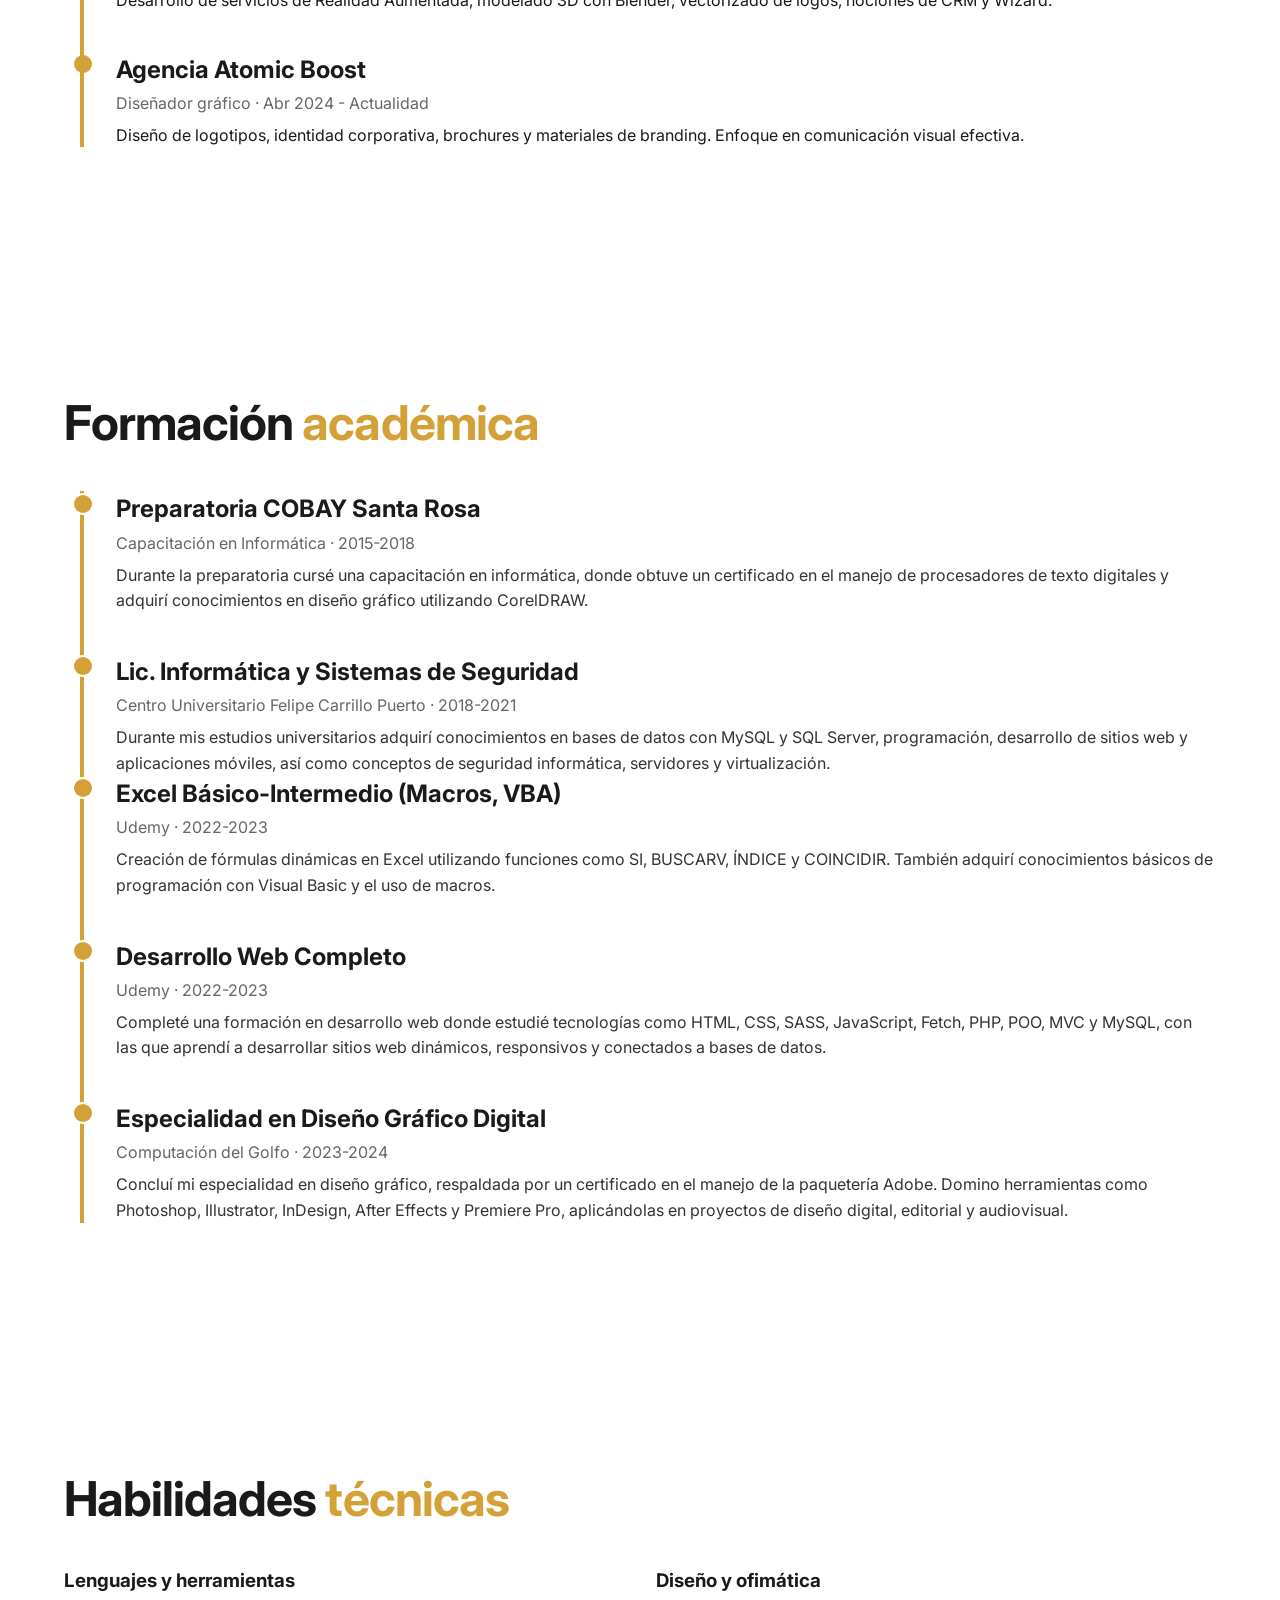
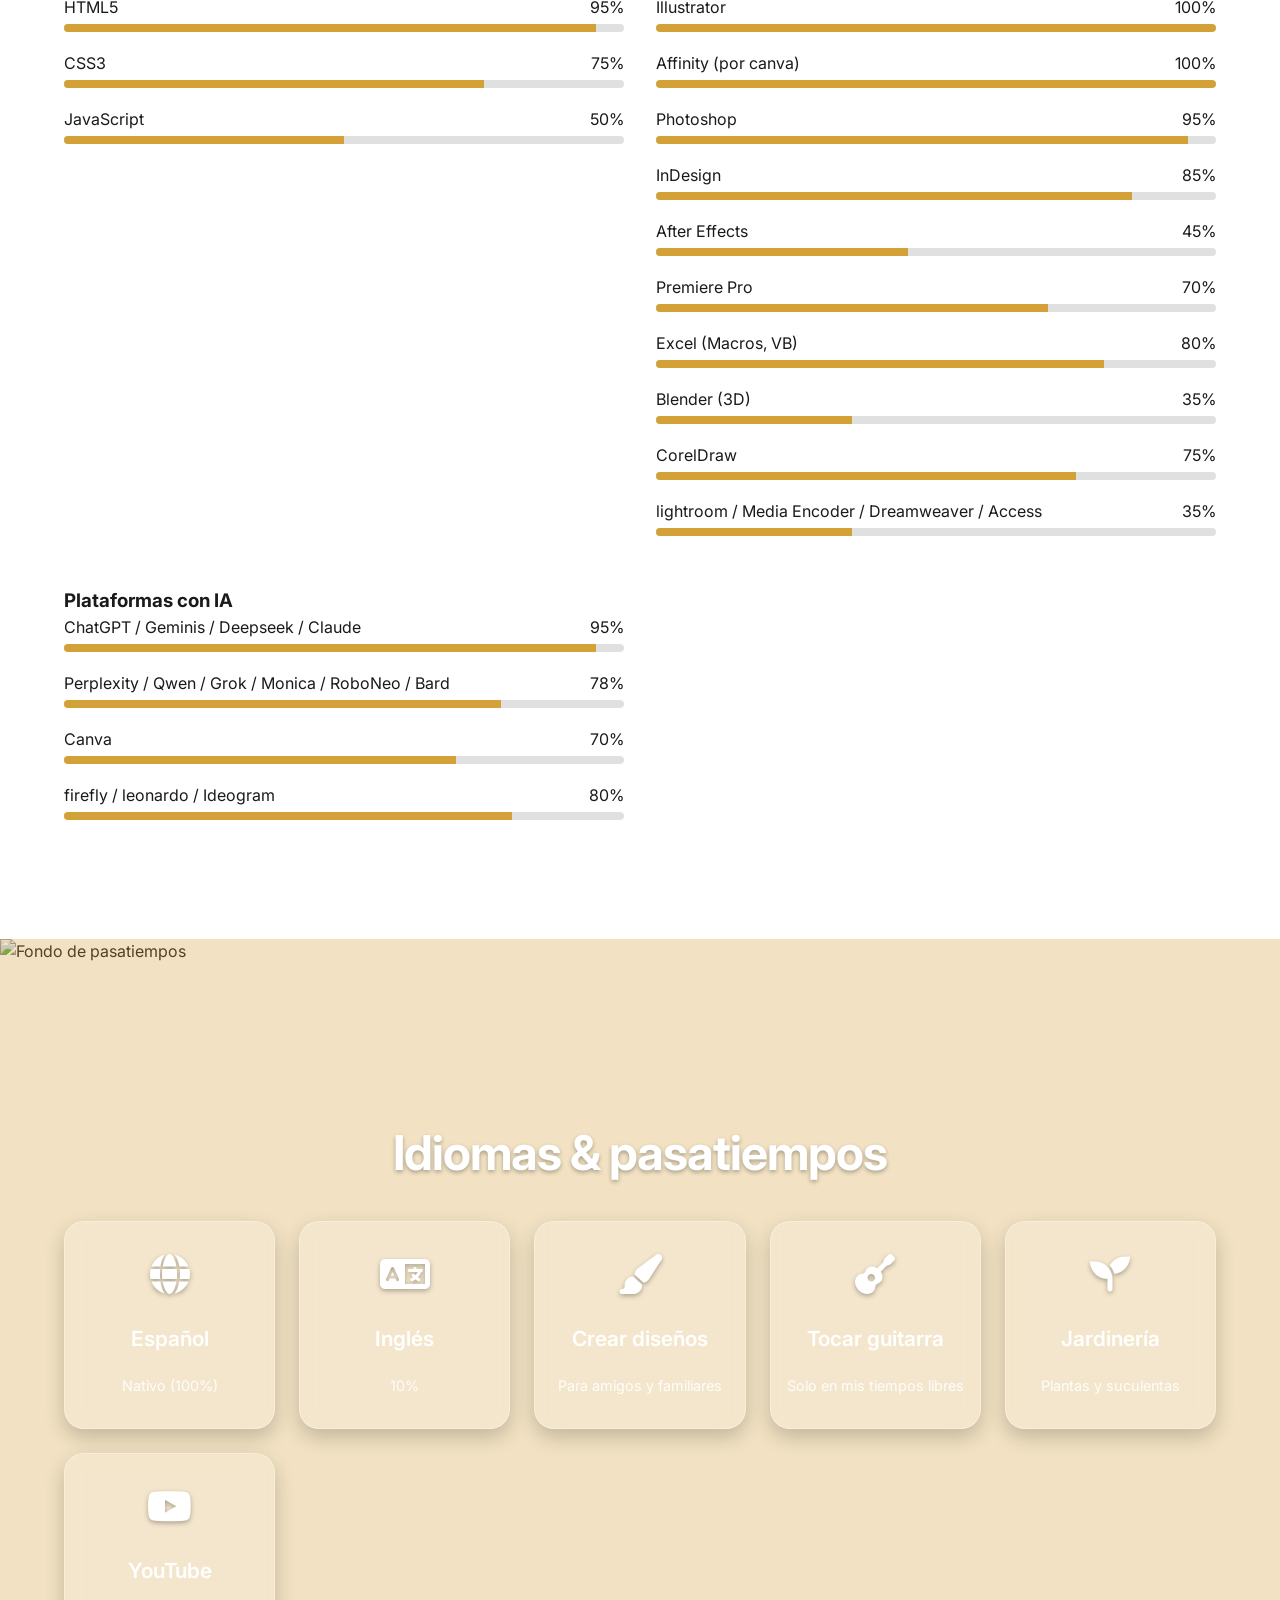
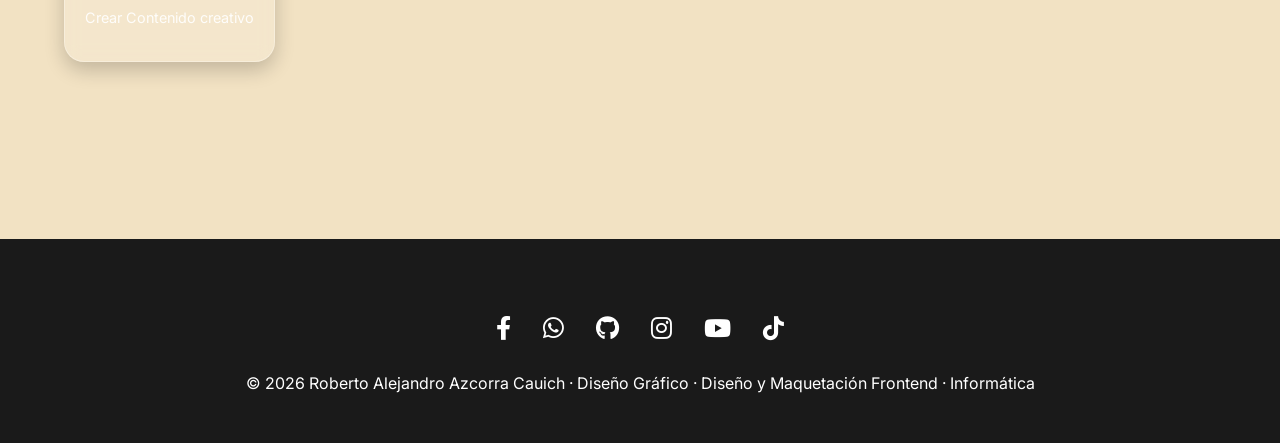
==== commit a87670b2: "new links in git" ====
--- a/index.html
+++ b/index.html
@@ -456,7 +456,7 @@
     <div class="social-links">
       <a href="https://www.facebook.com/TeenInformaticsCode/" target="_blank"><i class="fab fa-facebook-f"></i></a>
       <a href="https://wa.me/5219901182550" target="_blank"><i class="fab fa-whatsapp"></i></a>
-      <a href="#" target="_blank"><i class="fab fa-github"></i></a>
+      <a href="https://github.com/portafolio-Az" target="_blank"><i class="fab fa-github"></i></a>
       <a href="https://www.instagram.com/teen_informatics/" target="_blank"><i class="fab fa-instagram"></i></a>
       <a href="https://www.youtube.com/@TeenInformatics-j7c" target="_blank"><i class="fab fa-youtube"></i></a>
       <a href="https://www.tiktok.com/@teen.informatics" target="_blank"><i class="fab fa-tiktok"></i></a>
